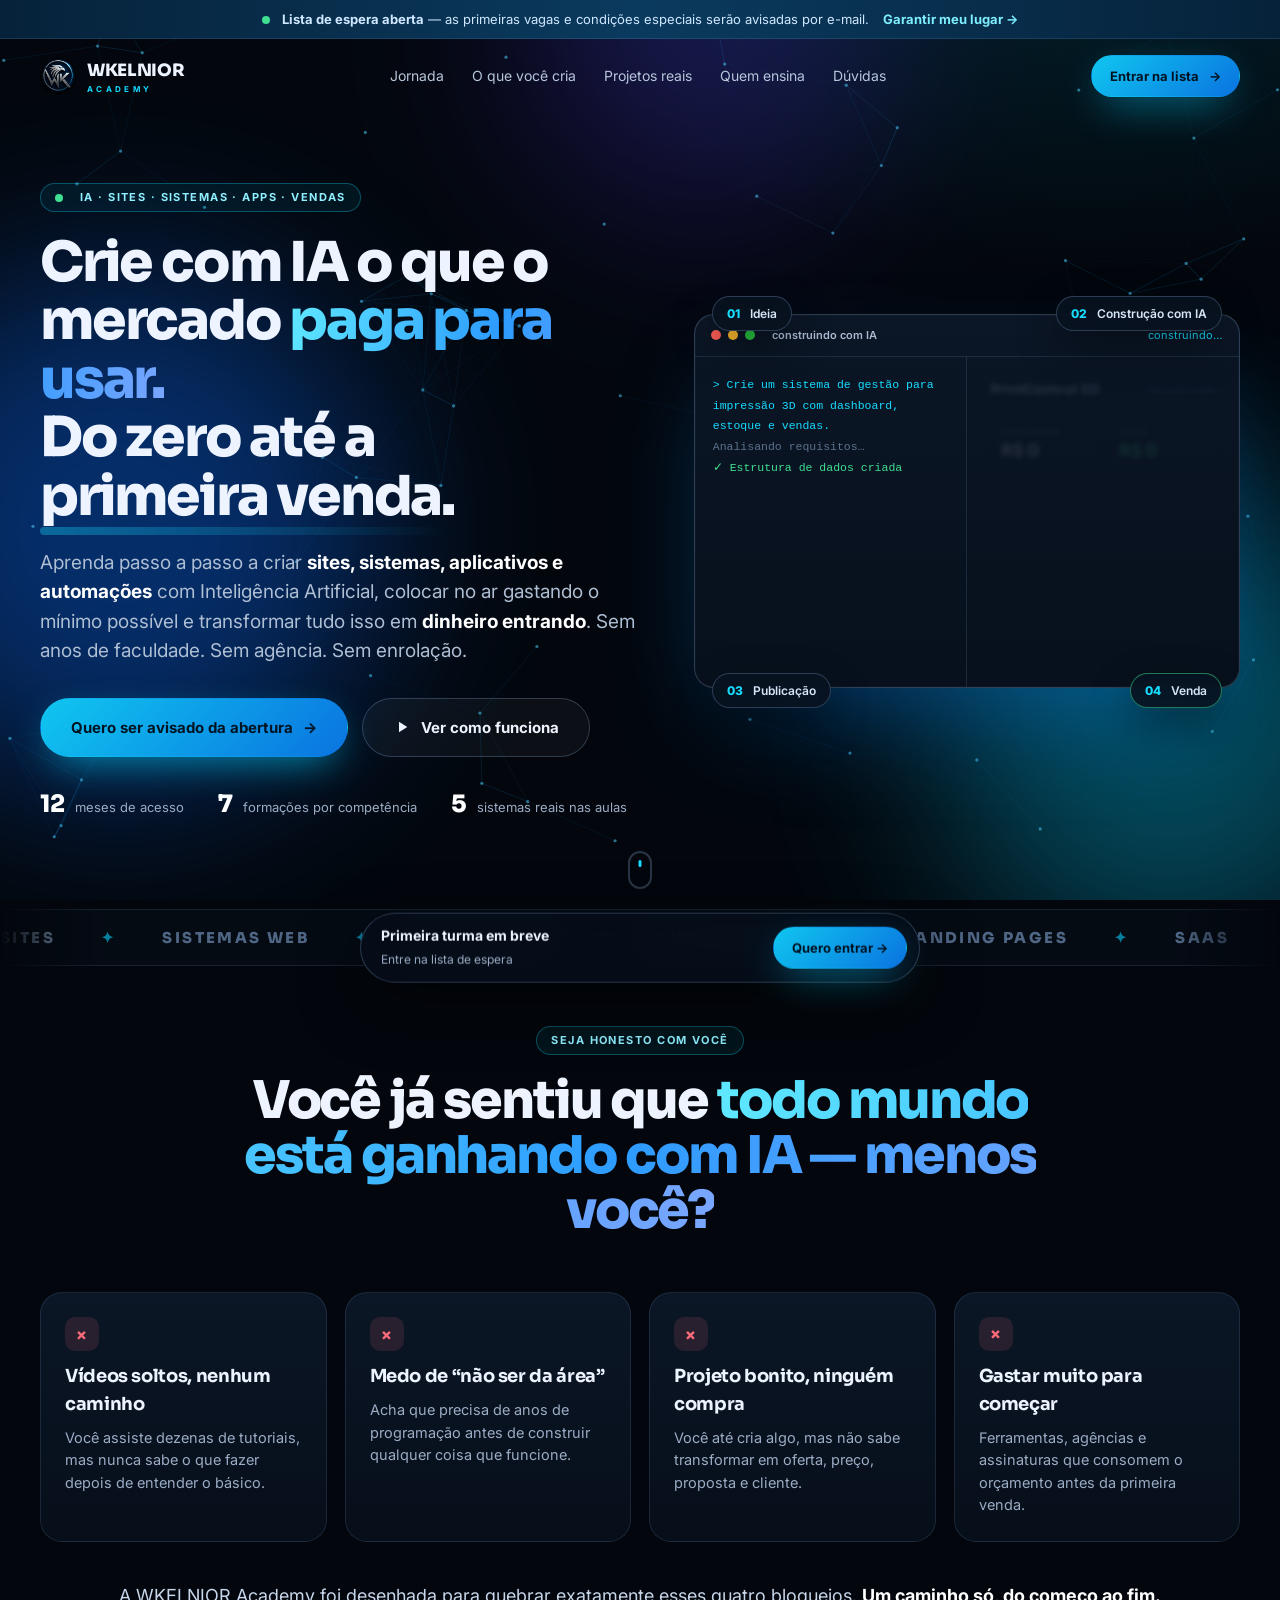
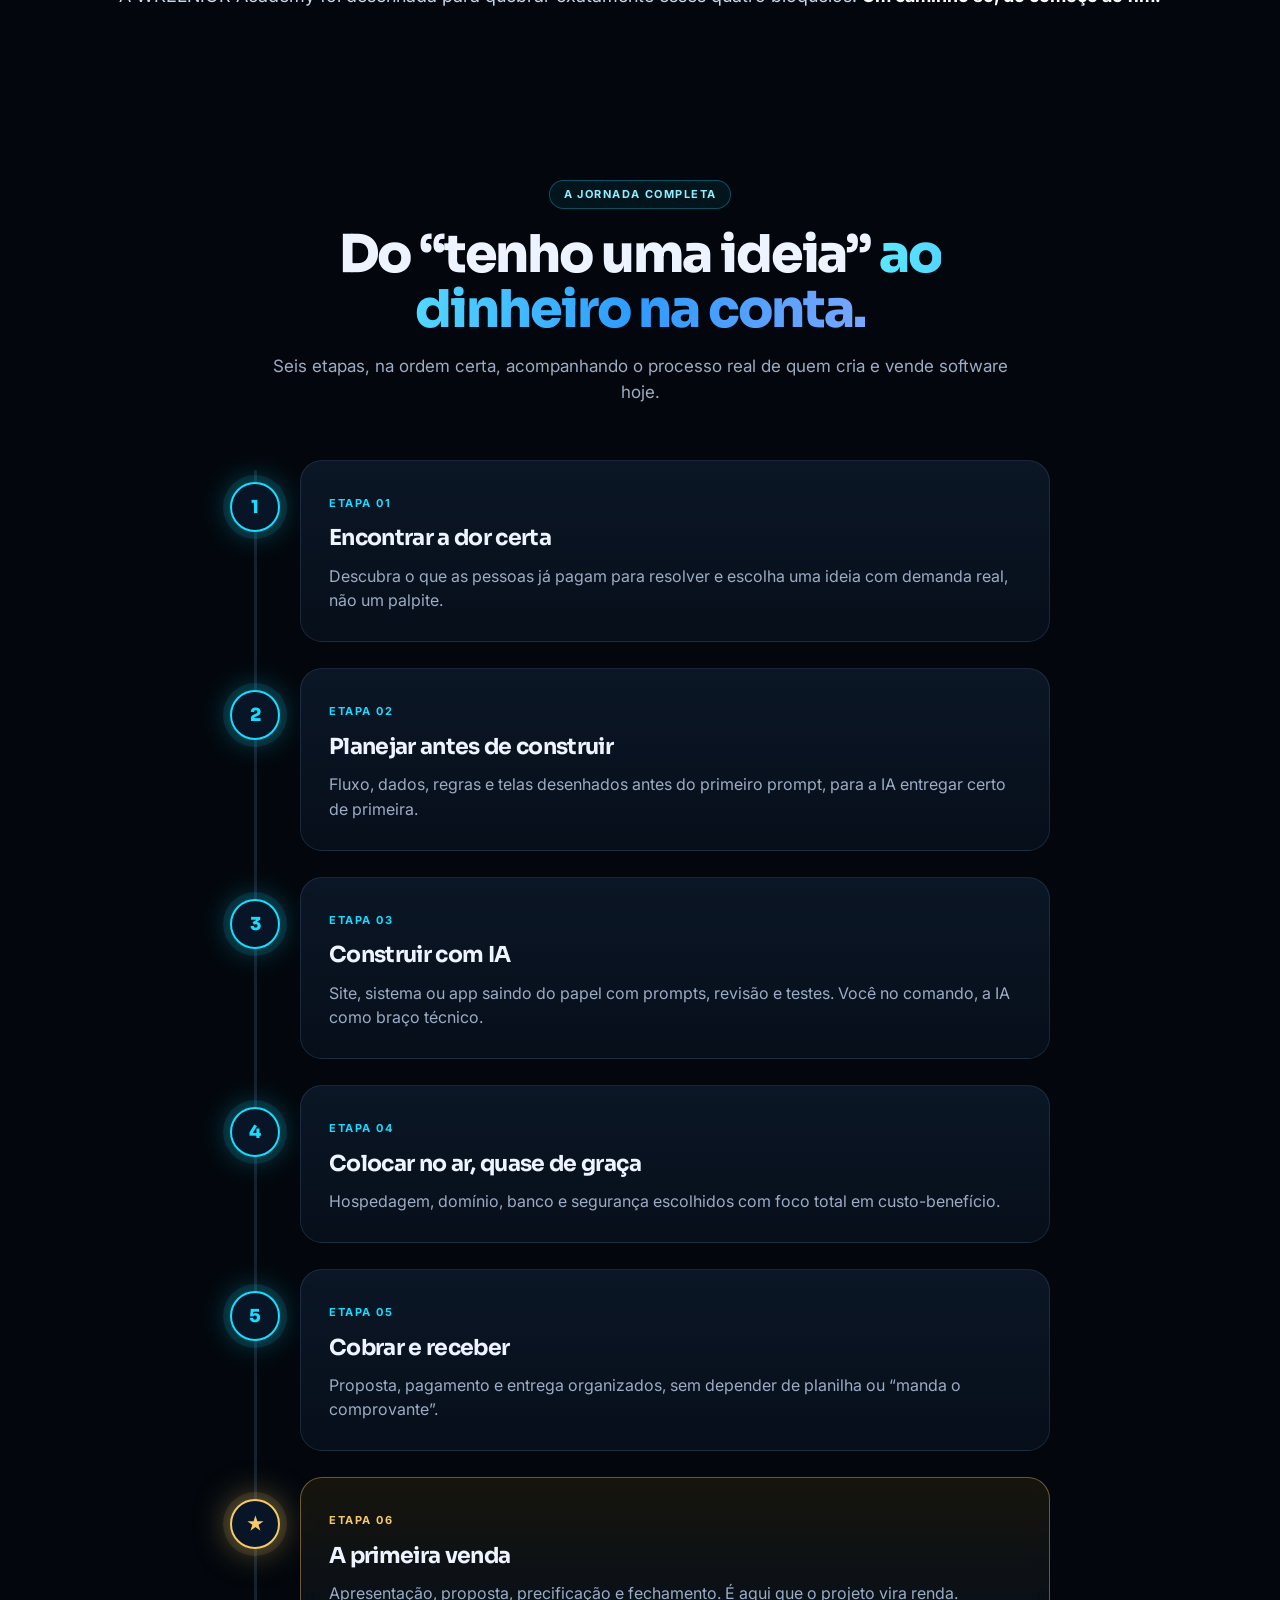
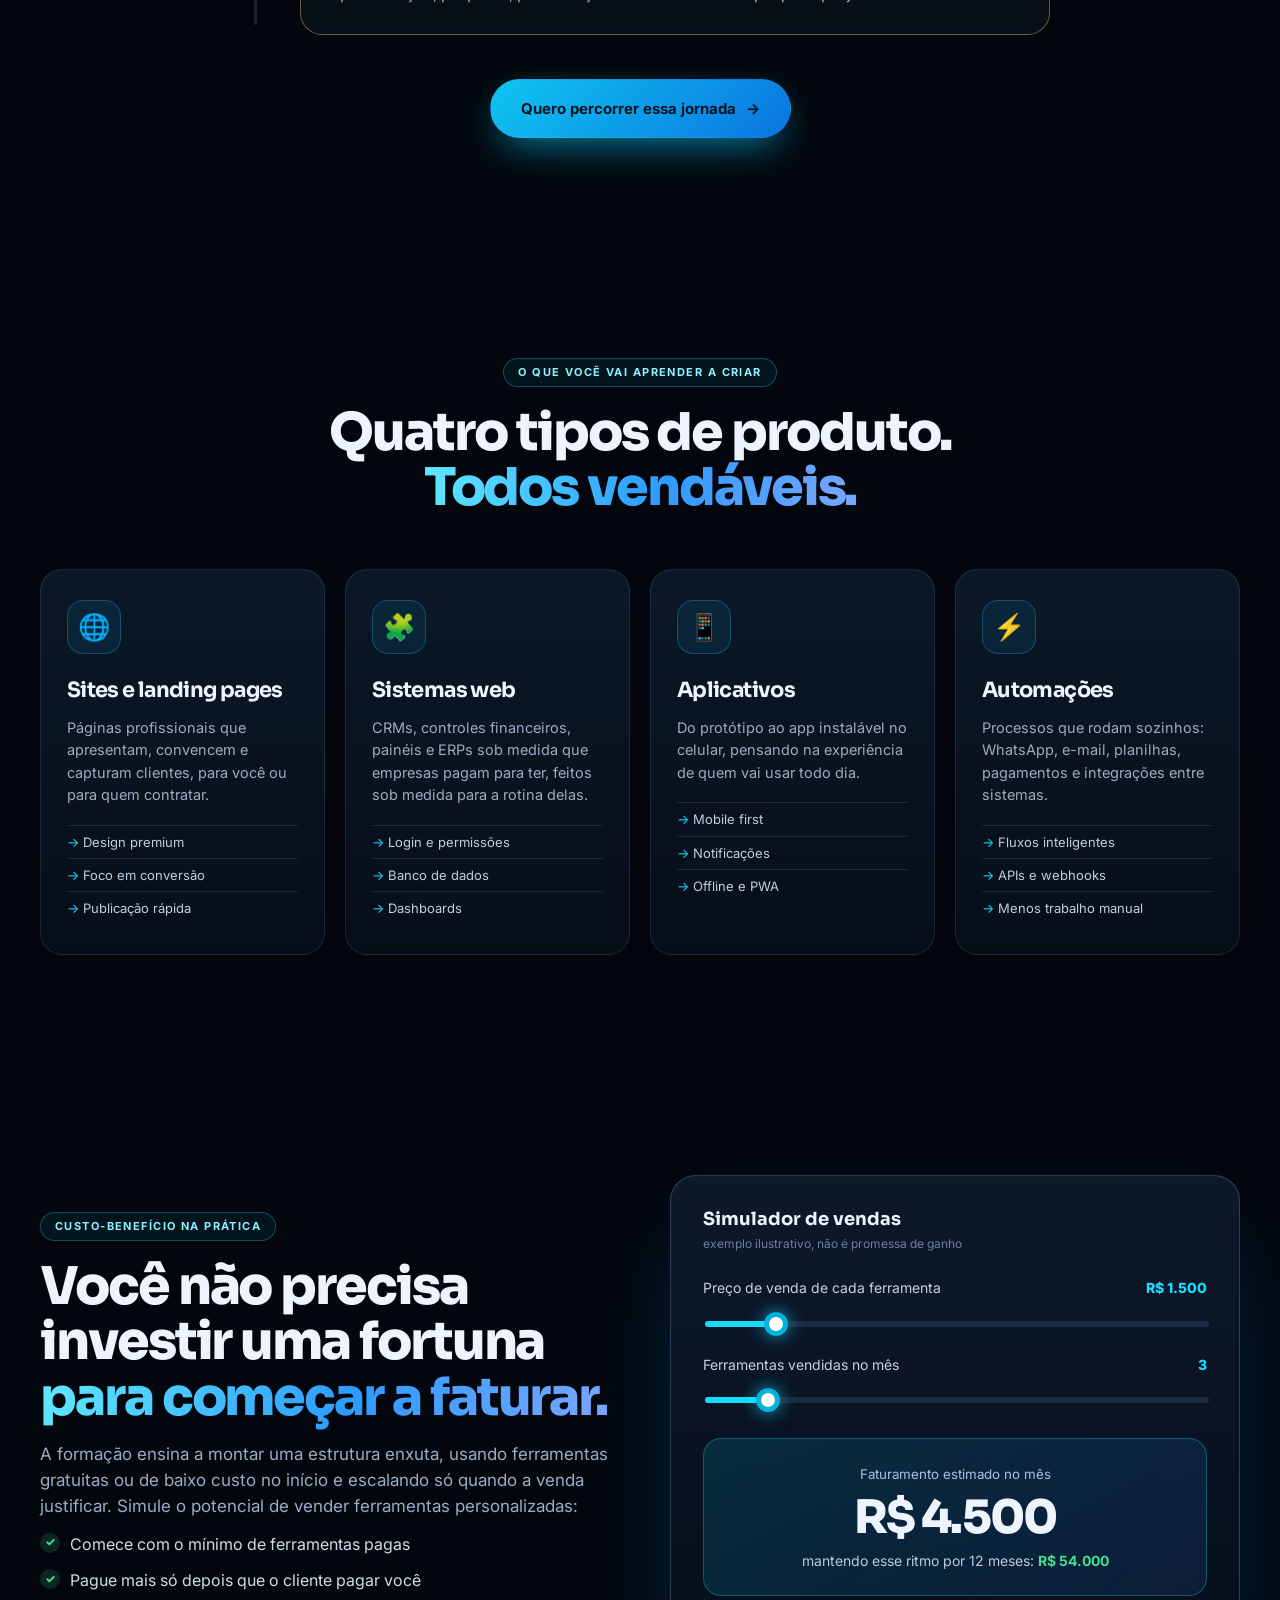
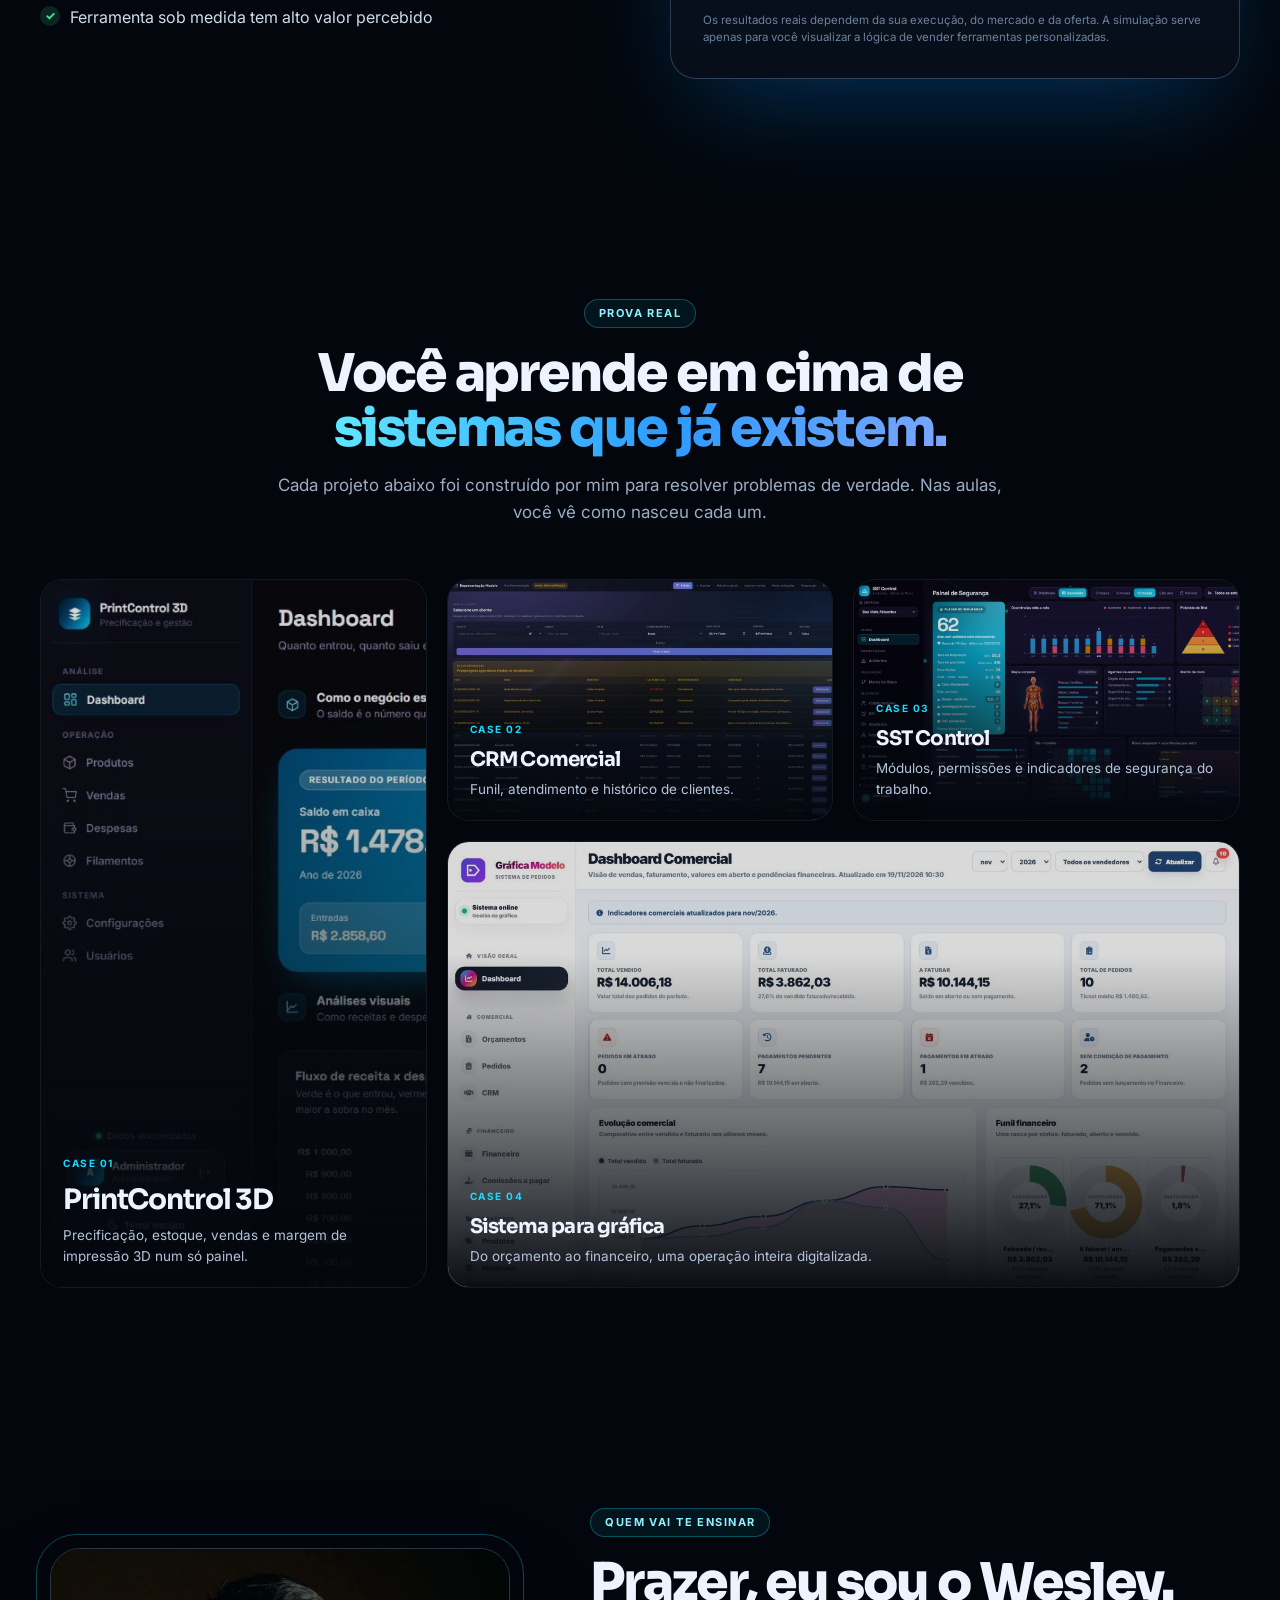
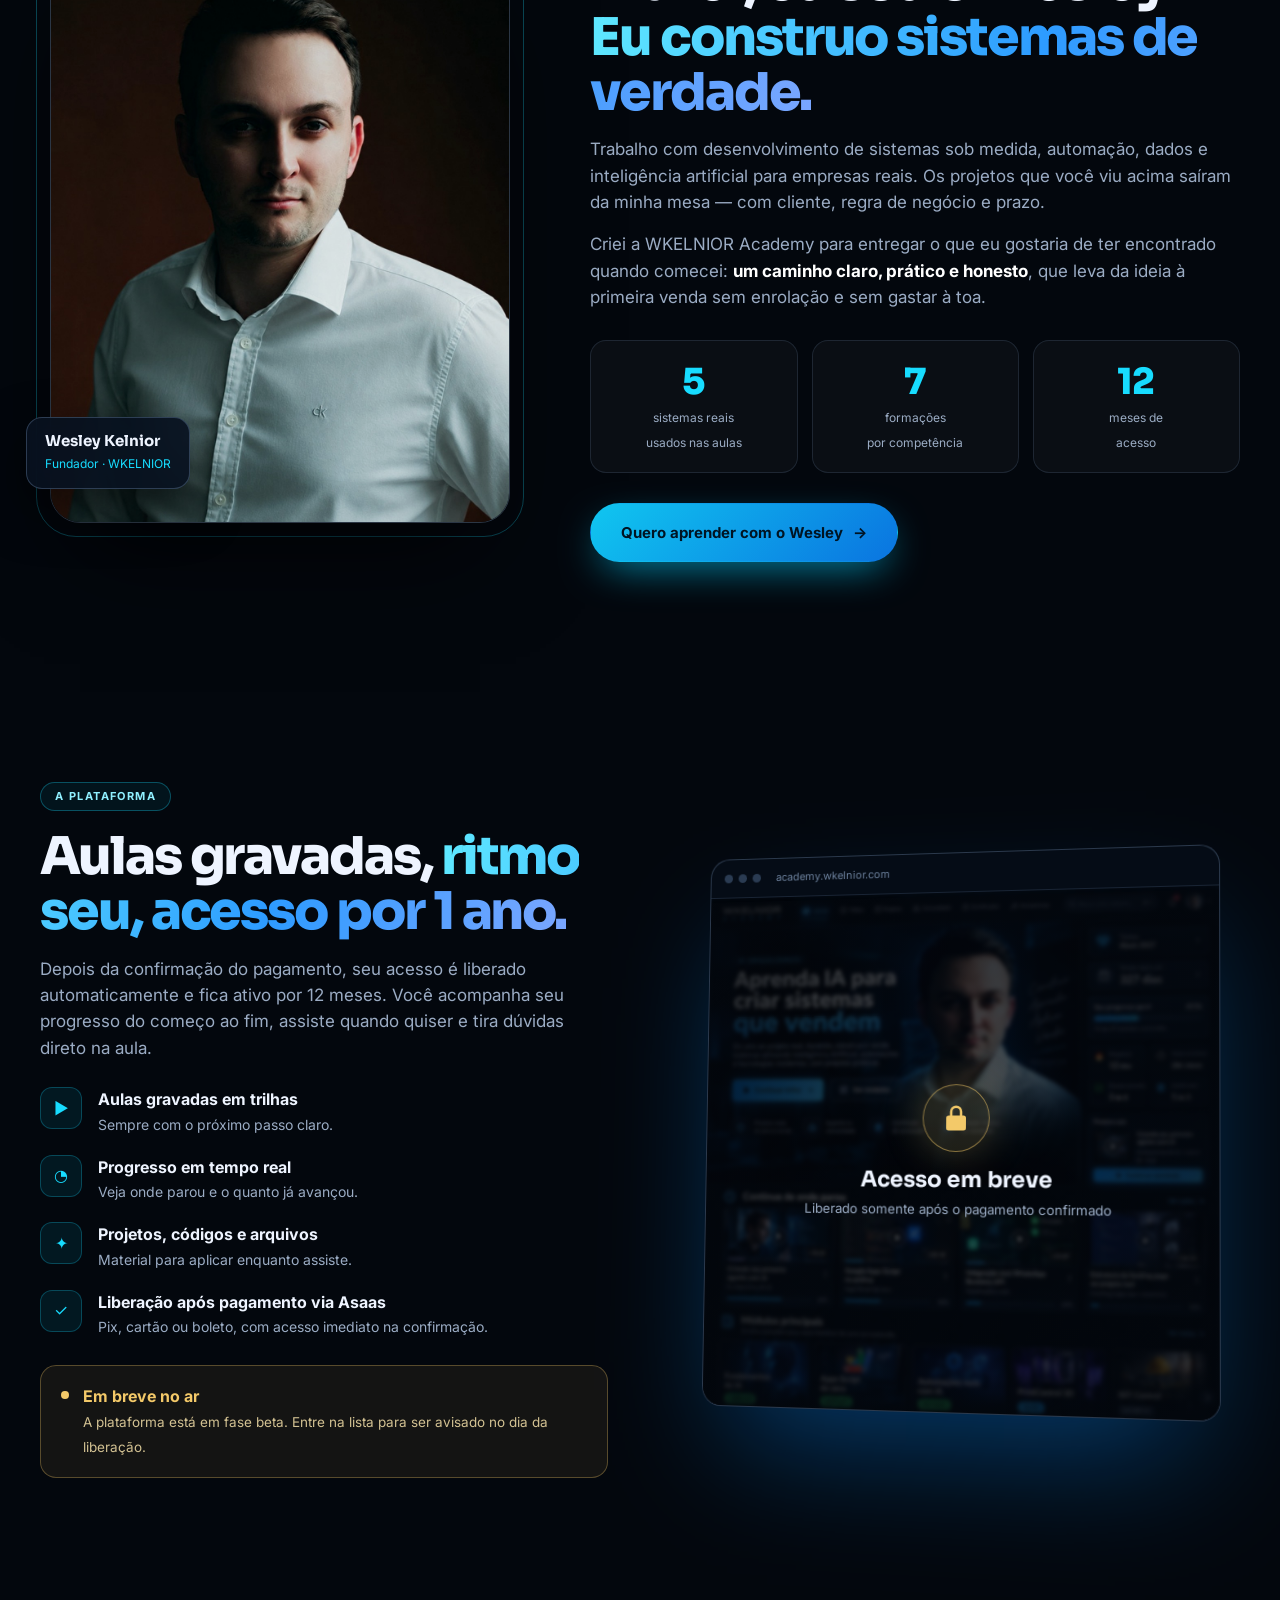
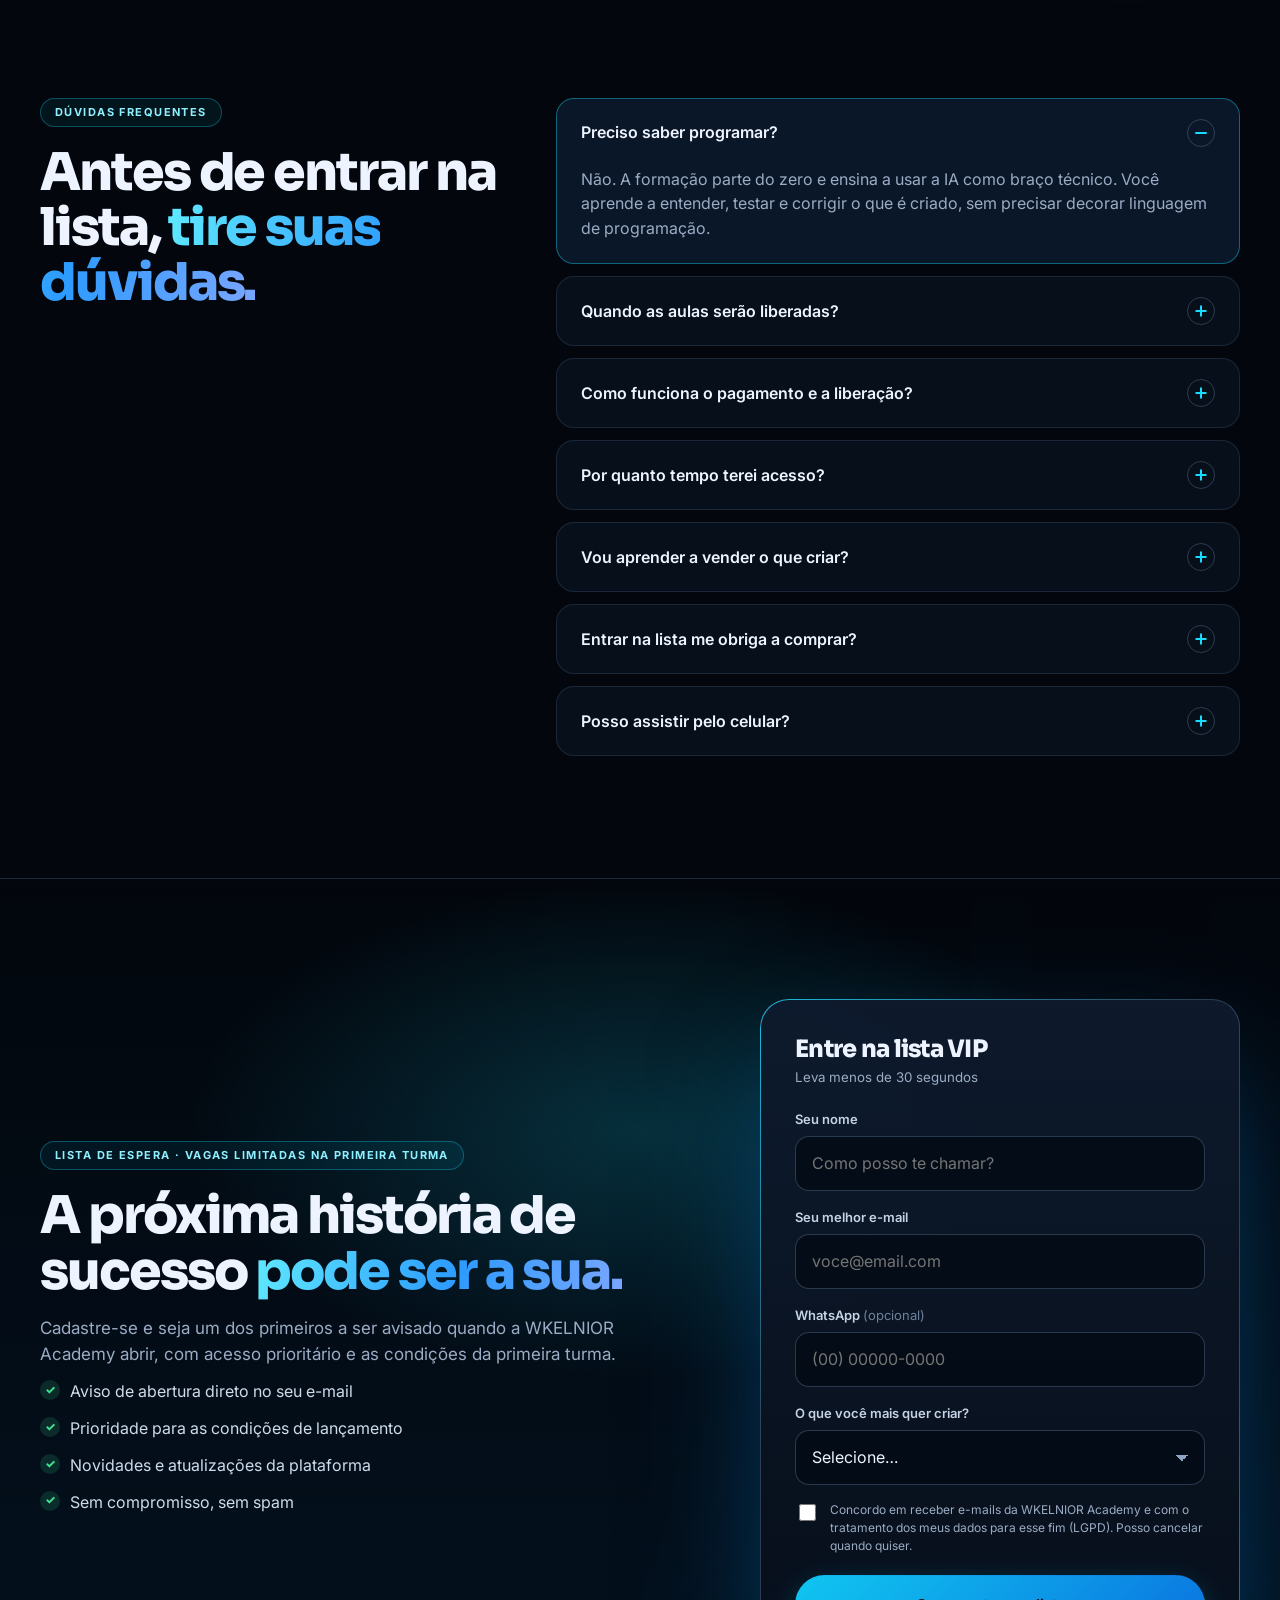
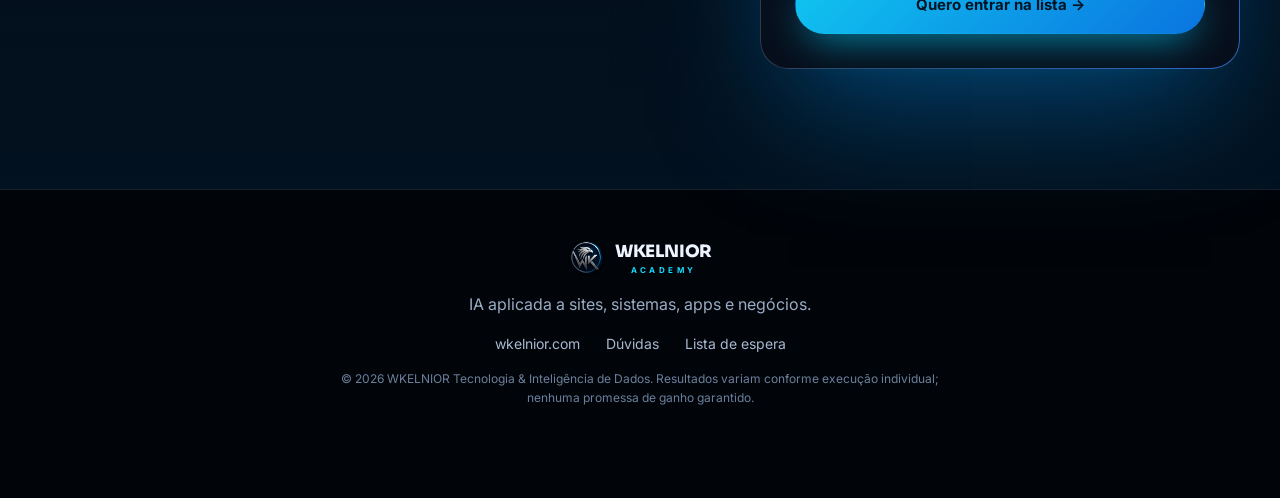
==== index.html @ b0c3781d "feat(landing): foco em venda de ferramentas personalizadas Simulador passa a calcular faturamento po" ====
<!doctype html>
<html lang="pt-BR">
<head>
  <meta charset="utf-8">
  <meta name="viewport" content="width=device-width,initial-scale=1">
  <meta name="theme-color" content="#03070d">
  <title>WKELNIOR Academy — Crie sites, sistemas e apps com IA até a primeira venda</title>
  <meta name="description" content="Aprenda a criar sites, sistemas, apps e automações com Inteligência Artificial, do zero até a primeira venda, com o melhor custo-benefício. Entre na lista de espera da WKELNIOR Academy.">
  <link rel="icon" href="assets/img/wk-logo.png" type="image/png">
  <link rel="canonical" href="https://wkelnior.com/">
  <meta property="og:type" content="website">
  <meta property="og:title" content="WKELNIOR Academy — Do zero à primeira venda com IA">
  <meta property="og:description" content="Sites, sistemas, apps e automações criados com IA. Entre na lista de espera e seja avisado quando as aulas abrirem.">
  <meta property="og:image" content="assets/img/wesley-portrait.jpg">
  <meta name="twitter:card" content="summary_large_image">
  <link rel="preconnect" href="https://fonts.googleapis.com">
  <link rel="preconnect" href="https://fonts.gstatic.com" crossorigin>
  <link href="https://fonts.googleapis.com/css2?family=Inter:wght@400;500;600;700&family=Sora:wght@500;600;700;800&display=swap" rel="stylesheet">
  <link rel="stylesheet" href="assets/css/landing.css">
  <script type="application/ld+json">
  {"@context":"https://schema.org","@type":"Course","name":"WKELNIOR Academy","description":"Formação em criação de sites, sistemas, apps e automações com IA, do zero até a primeira venda.","provider":{"@type":"Organization","name":"WKELNIOR Tecnologia & Inteligência de Dados","url":"https://wkelnior.com/"}}
  </script>
</head>
<body>
<div class="progress" id="progress"></div>
<canvas id="net" aria-hidden="true"></canvas>
<div class="aurora" aria-hidden="true"><i></i><i></i><i></i></div>

<div class="topbar">
  <span class="live-dot"></span>
  <b>Lista de espera aberta</b> — as primeiras vagas e condições especiais serão avisadas por e-mail.
  <a href="#lista" data-cta="topbar">Garantir meu lugar →</a>
</div>

<header class="header" id="header">
  <div class="wrap nav">
    <a class="brand" href="#top" aria-label="WKELNIOR Academy">
      <img src="assets/img/wk-logo.png" alt="" width="36" height="36">
      <span>WKELNIOR<small>ACADEMY</small></span>
    </a>
    <nav class="links" aria-label="Principal">
      <a href="#jornada">Jornada</a>
      <a href="#construir">O que você cria</a>
      <a href="#projetos">Projetos reais</a>
      <a href="#wesley">Quem ensina</a>
      <a href="#faq">Dúvidas</a>
    </nav>
    <a class="btn btn-primary btn-sm magnetic" href="#lista" data-cta="header">Entrar na lista <span>→</span></a>
  </div>
</header>

<main id="top">
<!-- ============ HERO ============ -->
<section class="hero">
  <div class="wrap hero-grid">
    <div class="hero-copy">
      <div class="chip reveal"><span class="live-dot"></span> IA · SITES · SISTEMAS · APPS · VENDAS</div>
      <h1 class="reveal d1">Crie com IA o que o mercado <span class="grad">paga para usar.</span><br>Do zero até a <span class="underline">primeira venda.</span></h1>
      <p class="lead reveal d2">Aprenda passo a passo a criar <b>sites, sistemas, aplicativos e automações</b> com Inteligência Artificial, colocar no ar gastando o mínimo possível e transformar tudo isso em <b>dinheiro entrando</b>. Sem anos de faculdade. Sem agência. Sem enrolação.</p>
      <div class="hero-ctas reveal d3">
        <a class="btn btn-primary btn-lg magnetic pulse" href="#lista" data-cta="hero">Quero ser avisado da abertura <span>→</span></a>
        <a class="btn btn-ghost btn-lg" href="#jornada" data-cta="hero-video"><svg viewBox="0 0 24 24" width="18" height="18"><path fill="currentColor" d="M8 5v14l11-7z"/></svg> Ver como funciona</a>
      </div>
      <ul class="hero-trust reveal d4">
        <li><b data-count="12">0</b> meses de acesso</li>
        <li><b data-count="7">0</b> formações por competência</li>
        <li><b data-count="5">0</b> sistemas reais nas aulas</li>
      </ul>
    </div>

    <div class="hero-stage reveal d2" aria-label="Demonstração animada: do prompt à primeira venda">
      <div class="build" id="build">
        <div class="build-bar"><i></i><i></i><i></i><span>construindo com IA</span><em id="buildStatus">pensando…</em></div>
        <div class="build-body">
          <div class="build-term" id="buildTerm"></div>
          <div class="build-app" id="buildApp">
            <div class="app-head"><b>PrintControl 3D</b><span>dashboard</span></div>
            <div class="app-kpis">
              <div><small>Faturamento</small><strong id="kpi1">R$ 0</strong></div>
              <div><small>Lucro</small><strong id="kpi2" class="pos">R$ 0</strong></div>
            </div>
            <svg class="app-chart" viewBox="0 0 300 80" preserveAspectRatio="none"><defs><linearGradient id="g" x1="0" x2="0" y1="0" y2="1"><stop offset="0" stop-color="#0bdbff" stop-opacity=".45"/><stop offset="1" stop-color="#0bdbff" stop-opacity="0"/></linearGradient></defs><path id="chartFill" d="M0 80 L0 60 C40 50 60 66 100 44 S170 36 210 22 S270 14 300 6 L300 80Z" fill="url(#g)"/><path id="chartLine" d="M0 60 C40 50 60 66 100 44 S170 36 210 22 S270 14 300 6" fill="none" stroke="#0bdbff" stroke-width="2.4"/></svg>
          </div>
        </div>
        <div class="sale-toast" id="saleToast"><span class="ico">💸</span><div><b>Nova venda!</b><small>Sistema sob medida · R$ 1.500,00</small></div></div>
      </div>
      <div class="float f1"><span>01</span> Ideia</div>
      <div class="float f2"><span>02</span> Construção com IA</div>
      <div class="float f3"><span>03</span> Publicação</div>
      <div class="float f4"><span>04</span> Venda</div>
    </div>
  </div>
  <a class="scroll-hint" href="#jornada" aria-label="Rolar"><i></i></a>
</section>

<div class="marquee" aria-hidden="true">
  <div class="track">
    <span>SITES</span><span>SISTEMAS WEB</span><span>APLICATIVOS</span><span>AUTOMAÇÕES</span><span>LANDING PAGES</span><span>SAAS</span><span>DASHBOARDS</span><span>INTEGRAÇÕES</span><span>VENDA DE FERRAMENTAS</span><span>PRIMEIRA VENDA</span>
    <span>SITES</span><span>SISTEMAS WEB</span><span>APLICATIVOS</span><span>AUTOMAÇÕES</span><span>LANDING PAGES</span><span>SAAS</span><span>DASHBOARDS</span><span>INTEGRAÇÕES</span><span>VENDA DE FERRAMENTAS</span><span>PRIMEIRA VENDA</span>
  </div>
</div>

<!-- SEÇÃO DE VÍDEO REMOVIDA TEMPORARIAMENTE (reativar quando houver o vídeo: descomentar e preencher video.youtubeId em assets/js/config.js)
<section class="section" id="video">
  <div class="wrap">
    <div class="head center reveal">
      <div class="chip">ASSISTA ANTES DE DECIDIR</div>
      <h2>Veja em poucos minutos <span class="grad">como é construir com IA.</span></h2>
      <p>Uma apresentação direta de como a formação funciona e o caminho que você vai seguir.</p>
    </div>
    <div class="video-shell reveal" id="videoShell" data-video="">
      <div class="video-glow"></div>
      <div class="video-frame">
        <img src="assets/img/printcontrol-dashboard.jpg" alt="" class="video-poster">
        <div class="video-shade"></div>
        <button class="play" id="playBtn" aria-label="Reproduzir vídeo de apresentação"><i></i><svg viewBox="0 0 24 24" width="34" height="34"><path fill="currentColor" d="M8 5v14l11-7z"/></svg></button>
        <div class="video-meta"><span class="live-dot"></span><b>Apresentação da WKELNIOR Academy</b><small>com Wesley Kelnior</small></div>
        <div class="video-soon" id="videoSoon">Vídeo de apresentação em breve · entre na lista e receba em primeira mão</div>
      </div>
    </div>
  </div>
</section>
-->

<!-- ============ DOR ============ -->
<section class="section tight">
  <div class="wrap pain">
    <div class="head reveal">
      <div class="chip">SEJA HONESTO COM VOCÊ</div>
      <h2>Você já sentiu que <span class="grad">todo mundo está ganhando com IA — menos você?</span></h2>
    </div>
    <div class="pain-grid">
      <article class="card reveal"><span class="x">×</span><h3>Vídeos soltos, nenhum caminho</h3><p>Você assiste dezenas de tutoriais, mas nunca sabe o que fazer depois de entender o básico.</p></article>
      <article class="card reveal d1"><span class="x">×</span><h3>Medo de “não ser da área”</h3><p>Acha que precisa de anos de programação antes de construir qualquer coisa que funcione.</p></article>
      <article class="card reveal d2"><span class="x">×</span><h3>Projeto bonito, ninguém compra</h3><p>Você até cria algo, mas não sabe transformar em oferta, preço, proposta e cliente.</p></article>
      <article class="card reveal d3"><span class="x">×</span><h3>Gastar muito para começar</h3><p>Ferramentas, agências e assinaturas que consomem o orçamento antes da primeira venda.</p></article>
    </div>
    <p class="pain-end reveal">A WKELNIOR Academy foi desenhada para quebrar exatamente esses quatro bloqueios. <b>Um caminho só, do começo ao fim.</b></p>
  </div>
</section>

<!-- ============ JORNADA ============ -->
<section class="section" id="jornada">
  <div class="wrap">
    <div class="head center reveal">
      <div class="chip">A JORNADA COMPLETA</div>
      <h2>Do “tenho uma ideia” <span class="grad">ao dinheiro na conta.</span></h2>
      <p>Seis etapas, na ordem certa, acompanhando o processo real de quem cria e vende software hoje.</p>
    </div>
    <div class="journey" id="journey">
      <div class="journey-line"><i id="journeyFill"></i></div>
      <article class="step reveal"><div class="dot">1</div><div class="card"><small>ETAPA 01</small><h3>Encontrar a dor certa</h3><p>Descubra o que as pessoas já pagam para resolver e escolha uma ideia com demanda real, não um palpite.</p></div></article>
      <article class="step reveal"><div class="dot">2</div><div class="card"><small>ETAPA 02</small><h3>Planejar antes de construir</h3><p>Fluxo, dados, regras e telas desenhados antes do primeiro prompt, para a IA entregar certo de primeira.</p></div></article>
      <article class="step reveal"><div class="dot">3</div><div class="card"><small>ETAPA 03</small><h3>Construir com IA</h3><p>Site, sistema ou app saindo do papel com prompts, revisão e testes. Você no comando, a IA como braço técnico.</p></div></article>
      <article class="step reveal"><div class="dot">4</div><div class="card"><small>ETAPA 04</small><h3>Colocar no ar, quase de graça</h3><p>Hospedagem, domínio, banco e segurança escolhidos com foco total em custo-benefício.</p></div></article>
      <article class="step reveal"><div class="dot">5</div><div class="card"><small>ETAPA 05</small><h3>Cobrar e receber</h3><p>Proposta, pagamento e entrega organizados, sem depender de planilha ou “manda o comprovante”.</p></div></article>
      <article class="step reveal"><div class="dot gold">★</div><div class="card gold"><small>ETAPA 06</small><h3>A primeira venda</h3><p>Apresentação, proposta, precificação e fechamento. É aqui que o projeto vira renda.</p></div></article>
    </div>
    <div class="center reveal" style="margin-top:44px"><a class="btn btn-primary btn-lg magnetic" href="#lista" data-cta="jornada">Quero percorrer essa jornada <span>→</span></a></div>
  </div>
</section>

<!-- ============ O QUE VOCE CRIA ============ -->
<section class="section" id="construir">
  <div class="wrap">
    <div class="head center reveal">
      <div class="chip">O QUE VOCÊ VAI APRENDER A CRIAR</div>
      <h2>Quatro tipos de produto. <span class="grad">Todos vendáveis.</span></h2>
    </div>
    <div class="build-grid">
      <article class="tilt reveal"><div class="spot"></div><div class="ico">🌐</div><h3>Sites e landing pages</h3><p>Páginas profissionais que apresentam, convencem e capturam clientes, para você ou para quem contratar.</p><ul><li>Design premium</li><li>Foco em conversão</li><li>Publicação rápida</li></ul></article>
      <article class="tilt reveal d1"><div class="spot"></div><div class="ico">🧩</div><h3>Sistemas web</h3><p>CRMs, controles financeiros, painéis e ERPs sob medida que empresas pagam para ter, feitos sob medida para a rotina delas.</p><ul><li>Login e permissões</li><li>Banco de dados</li><li>Dashboards</li></ul></article>
      <article class="tilt reveal d2"><div class="spot"></div><div class="ico">📱</div><h3>Aplicativos</h3><p>Do protótipo ao app instalável no celular, pensando na experiência de quem vai usar todo dia.</p><ul><li>Mobile first</li><li>Notificações</li><li>Offline e PWA</li></ul></article>
      <article class="tilt reveal d3"><div class="spot"></div><div class="ico">⚡</div><h3>Automações</h3><p>Processos que rodam sozinhos: WhatsApp, e-mail, planilhas, pagamentos e integrações entre sistemas.</p><ul><li>Fluxos inteligentes</li><li>APIs e webhooks</li><li>Menos trabalho manual</li></ul></article>
    </div>
  </div>
</section>

<!-- ============ CUSTO BENEFICIO ============ -->
<section class="section" id="custo">
  <div class="wrap cost">
    <div class="cost-copy reveal">
      <div class="chip">CUSTO-BENEFÍCIO NA PRÁTICA</div>
      <h2>Você não precisa investir uma fortuna <span class="grad">para começar a faturar.</span></h2>
      <p>A formação ensina a montar uma estrutura enxuta, usando ferramentas gratuitas ou de baixo custo no início e escalando só quando a venda justificar. Simule o potencial de vender ferramentas personalizadas:</p>
      <ul class="check">
        <li>Comece com o mínimo de ferramentas pagas</li>
        <li>Pague mais só depois que o cliente pagar você</li>
        <li>Ferramenta sob medida tem alto valor percebido</li>
      </ul>
    </div>
    <div class="sim reveal d1" id="sim">
      <div class="sim-top"><b>Simulador de vendas</b><small>exemplo ilustrativo, não é promessa de ganho</small></div>
      <label>Preço de venda de cada ferramenta <output id="o1">R$ 1.500</output></label>
      <input type="range" id="r1" min="300" max="10000" step="100" value="1500">
      <label>Ferramentas vendidas no mês <output id="o2">3</output></label>
      <input type="range" id="r2" min="1" max="20" step="1" value="3">
      <div class="sim-result"><small>Faturamento estimado no mês</small><strong id="simMonth">R$ 4.500</strong><span>mantendo esse ritmo por 12 meses: <b id="simYear">R$ 54.000</b></span></div>
      <p class="sim-note">Os resultados reais dependem da sua execução, do mercado e da oferta. A simulação serve apenas para você visualizar a lógica de vender ferramentas personalizadas.</p>
    </div>
  </div>
</section>

<!-- ============ PROJETOS ============ -->
<section class="section" id="projetos">
  <div class="wrap">
    <div class="head center reveal">
      <div class="chip">PROVA REAL</div>
      <h2>Você aprende em cima de <span class="grad">sistemas que já existem.</span></h2>
      <p>Cada projeto abaixo foi construído por mim para resolver problemas de verdade. Nas aulas, você vê como nasceu cada um.</p>
    </div>
    <div class="showcase">
      <article class="shot big reveal"><img src="assets/img/printcontrol-dashboard.jpg" alt="Painel do PrintControl 3D" loading="lazy"><div class="cap"><small>CASE 01</small><h3>PrintControl 3D</h3><p>Precificação, estoque, vendas e margem de impressão 3D num só painel.</p></div></article>
      <article class="shot reveal d1"><img src="assets/img/crm-clientes.jpg" alt="CRM comercial" loading="lazy"><div class="cap"><small>CASE 02</small><h3>CRM Comercial</h3><p>Funil, atendimento e histórico de clientes.</p></div></article>
      <article class="shot reveal d2"><img src="assets/img/sst-dashboard.jpg" alt="SST Control" loading="lazy"><div class="cap"><small>CASE 03</small><h3>SST Control</h3><p>Módulos, permissões e indicadores de segurança do trabalho.</p></div></article>
      <article class="shot wide reveal"><img src="assets/img/grafica-dashboard.jpg" alt="Sistema para gráfica" loading="lazy"><div class="cap"><small>CASE 04</small><h3>Sistema para gráfica</h3><p>Do orçamento ao financeiro, uma operação inteira digitalizada.</p></div></article>
    </div>
  </div>
</section>

<!-- ============ WESLEY ============ -->
<section class="section" id="wesley">
  <div class="wrap about">
    <div class="about-photo reveal">
      <div class="ring"></div>
      <img src="assets/img/wesley-portrait.jpg" alt="Wesley Kelnior, criador da WKELNIOR Academy" loading="lazy">
      <div class="badge b1"><b>Wesley Kelnior</b><small>Fundador · WKELNIOR</small></div>
    </div>
    <div class="about-copy reveal d1">
      <div class="chip">QUEM VAI TE ENSINAR</div>
      <h2>Prazer, eu sou o Wesley. <span class="grad">Eu construo sistemas de verdade.</span></h2>
      <p>Trabalho com desenvolvimento de sistemas sob medida, automação, dados e inteligência artificial para empresas reais. Os projetos que você viu acima saíram da minha mesa — com cliente, regra de negócio e prazo.</p>
      <p>Criei a WKELNIOR Academy para entregar o que eu gostaria de ter encontrado quando comecei: <b>um caminho claro, prático e honesto</b>, que leva da ideia à primeira venda sem enrolação e sem gastar à toa.</p>
      <div class="about-stats">
        <div><strong data-count="5">0</strong><span>sistemas reais<br>usados nas aulas</span></div>
        <div><strong data-count="7">0</strong><span>formações<br>por competência</span></div>
        <div><strong data-count="12">0</strong><span>meses de<br>acesso</span></div>
      </div>
      <a class="btn btn-primary btn-lg magnetic" href="#lista" data-cta="about">Quero aprender com o Wesley <span>→</span></a>
    </div>
  </div>
</section>

<!-- ============ PLATAFORMA ============ -->
<section class="section" id="plataforma">
  <div class="wrap platform">
    <div class="platform-copy reveal">
      <div class="chip">A PLATAFORMA</div>
      <h2>Aulas gravadas, <span class="grad">ritmo seu, acesso por 1 ano.</span></h2>
      <p>Depois da confirmação do pagamento, seu acesso é liberado automaticamente e fica ativo por 12 meses. Você acompanha seu progresso do começo ao fim, assiste quando quiser e tira dúvidas direto na aula.</p>
      <ul class="feat">
        <li><span>▶</span><div><b>Aulas gravadas em trilhas</b><small>Sempre com o próximo passo claro.</small></div></li>
        <li><span>◔</span><div><b>Progresso em tempo real</b><small>Veja onde parou e o quanto já avançou.</small></div></li>
        <li><span>✦</span><div><b>Projetos, códigos e arquivos</b><small>Material para aplicar enquanto assiste.</small></div></li>
        <li><span>✓</span><div><b>Liberação após pagamento via Asaas</b><small>Pix, cartão ou boleto, com acesso imediato na confirmação.</small></div></li>
      </ul>
      <div class="soon-box"><span class="live-dot amber"></span><div><b>Em breve no ar</b><small>A plataforma está em fase beta. Entre na lista para ser avisado no dia da liberação.</small></div></div>
    </div>
    <div class="platform-visual reveal d1">
      <div class="device">
        <div class="device-top"><i></i><i></i><i></i><span>academy.wkelnior.com</span></div>
        <div class="device-screen"><img src="assets/img/plataforma-preview.jpg" alt="Prévia da área do aluno da WKELNIOR Academy" loading="lazy"></div>
        <div class="lock-overlay"><div class="lock"><svg viewBox="0 0 24 24" width="30" height="30"><path fill="currentColor" d="M12 2a5 5 0 0 0-5 5v3H6a2 2 0 0 0-2 2v8a2 2 0 0 0 2 2h12a2 2 0 0 0 2-2v-8a2 2 0 0 0-2-2h-1V7a5 5 0 0 0-5-5zm-3 8V7a3 3 0 0 1 6 0v3z"/></svg></div><b>Acesso em breve</b><small>Liberado somente após o pagamento confirmado</small></div>
      </div>
    </div>
  </div>
</section>

<!-- ============ FAQ ============ -->
<section class="section" id="faq">
  <div class="wrap faq">
    <div class="head reveal">
      <div class="chip">DÚVIDAS FREQUENTES</div>
      <h2>Antes de entrar na lista, <span class="grad">tire suas dúvidas.</span></h2>
    </div>
    <div class="faq-list reveal d1">
      <details open><summary>Preciso saber programar?<i></i></summary><p>Não. A formação parte do zero e ensina a usar a IA como braço técnico. Você aprende a entender, testar e corrigir o que é criado, sem precisar decorar linguagem de programação.</p></details>
      <details><summary>Quando as aulas serão liberadas?<i></i></summary><p>A plataforma está em fase beta. Ao entrar na lista de espera, você é avisado por e-mail assim que a primeira turma abrir, com prioridade e as condições de lançamento.</p></details>
      <details><summary>Como funciona o pagamento e a liberação?<i></i></summary><p>O pagamento será processado pelo Asaas (Pix, cartão ou boleto). Assim que o pagamento for validado, seu acesso é liberado e fica ativo por 12 meses.</p></details>
      <details><summary>Por quanto tempo terei acesso?<i></i></summary><p>12 meses contados a partir da confirmação do pagamento. Dentro desse período você pode assistir quantas vezes quiser, no seu ritmo.</p></details>
      <details><summary>Vou aprender a vender o que criar?<i></i></summary><p>Sim. A jornada vai até a primeira venda: identificação da dor, oferta, demonstração, proposta, precificação, cobrança e pós-venda.</p></details>
      <details><summary>Entrar na lista me obriga a comprar?<i></i></summary><p>Não. A lista serve apenas para você receber novidades e o aviso de abertura. Sem compromisso e sem spam, e você pode sair quando quiser.</p></details>
      <details><summary>Posso assistir pelo celular?<i></i></summary><p>Sim. A plataforma é responsiva e funciona no computador, tablet e celular.</p></details>
    </div>
  </div>
</section>

<!-- ============ CTA FINAL / FORM ============ -->
<section class="final" id="lista">
  <div class="final-glow"></div>
  <div class="wrap final-grid">
    <div class="final-copy reveal">
      <div class="chip">LISTA DE ESPERA · VAGAS LIMITADAS NA PRIMEIRA TURMA</div>
      <h2>A próxima história de sucesso <span class="grad">pode ser a sua.</span></h2>
      <p>Cadastre-se e seja um dos primeiros a ser avisado quando a WKELNIOR Academy abrir, com acesso prioritário e as condições da primeira turma.</p>
      <ul class="check">
        <li>Aviso de abertura direto no seu e-mail</li>
        <li>Prioridade para as condições de lançamento</li>
        <li>Novidades e atualizações da plataforma</li>
        <li>Sem compromisso, sem spam</li>
      </ul>
    </div>
    <form class="form reveal d1" id="leadForm" novalidate>
      <div class="form-head"><b>Entre na lista VIP</b><small>Leva menos de 30 segundos</small></div>
      <div class="field"><label for="nome">Seu nome</label><input id="nome" name="nome" type="text" autocomplete="given-name" placeholder="Como posso te chamar?" required></div>
      <div class="field"><label for="email">Seu melhor e-mail</label><input id="email" name="email" type="email" autocomplete="email" placeholder="voce@email.com" required></div>
      <div class="field"><label for="whats">WhatsApp <em>(opcional)</em></label><input id="whats" name="whatsapp" type="tel" autocomplete="tel" inputmode="tel" placeholder="(00) 00000-0000"></div>
      <div class="field"><label for="interesse">O que você mais quer criar?</label>
        <select id="interesse" name="interesse"><option value="">Selecione…</option><option>Sites e landing pages</option><option>Sistemas web</option><option>Aplicativos</option><option>Automações</option><option>Ainda não sei, quero começar</option></select></div>
      <input type="text" name="website" id="hp" tabindex="-1" autocomplete="off" aria-hidden="true" class="hp">
      <label class="consent"><input type="checkbox" id="consent" required><span>Concordo em receber e-mails da WKELNIOR Academy e com o tratamento dos meus dados para esse fim (LGPD). Posso cancelar quando quiser.</span></label>
      <button class="btn btn-primary btn-lg full magnetic" type="submit" id="submitBtn"><span class="lbl">Quero entrar na lista →</span><span class="spin"></span></button>
      <p class="form-err" id="formErr" role="alert" hidden></p>
      <div class="form-ok" id="formOk" hidden>
        <div class="check-anim"><svg viewBox="0 0 52 52"><circle cx="26" cy="26" r="24"/><path d="M14 27l8 8 16-17"/></svg></div>
        <h3>Você está na lista! 🎉</h3>
        <p>Enviamos a confirmação para o seu e-mail. Fique de olho na caixa de entrada (e no spam) — avisaremos assim que a primeira turma abrir.</p>
      </div>
    </form>
  </div>
</section>
</main>

<footer class="footer">
  <div class="wrap foot">
    <div class="brand"><img src="assets/img/wk-logo.png" alt="" width="34" height="34"><span>WKELNIOR<small>ACADEMY</small></span></div>
    <p>IA aplicada a sites, sistemas, apps e negócios.</p>
    <div class="foot-links"><a href="https://wkelnior.com/" rel="noopener">wkelnior.com</a><a href="#faq">Dúvidas</a><a href="#lista">Lista de espera</a></div>
    <small>© <span id="year">2026</span> WKELNIOR Tecnologia & Inteligência de Dados. Resultados variam conforme execução individual; nenhuma promessa de ganho garantido.</small>
  </div>
</footer>

<div class="sticky-cta" id="stickyCta"><span><b>Primeira turma em breve</b><small>Entre na lista de espera</small></span><a class="btn btn-primary btn-sm" href="#lista" data-cta="sticky">Quero entrar →</a></div>

<script src="assets/js/config.js"></script>
<script src="assets/js/landing.js"></script>
</body>
</html>
---- assets/css/landing.css ----
:root{
  --bg:#03070d;--bg2:#060d18;--panel:#0a1422;--panel2:#0e1b2e;
  --text:#eef4ff;--muted:#9bacc4;--muted2:#6c809c;
  --cyan:#04b2d9;--cyan2:#0286b0;--cyan3:#17dcff;--blue:#2d7bff;
  --gold:#f3c969;--green:#3fe092;--red:#ff6b78;
  --line:rgba(150,185,230,.14);--line2:rgba(150,185,230,.26);
  --max:1200px;--r:22px;
}
*{box-sizing:border-box}
html{scroll-behavior:smooth;scroll-padding-top:96px}
body{margin:0;background:var(--bg);color:var(--text);font-family:Inter,"Segoe UI",Arial,sans-serif;line-height:1.55;-webkit-font-smoothing:antialiased;overflow-x:hidden}
img{display:block;max-width:100%}
a{color:inherit;text-decoration:none}
button,input,select{font:inherit;color:inherit}
h1,h2,h3{font-family:Sora,"Segoe UI",sans-serif;margin:0;letter-spacing:-.04em}
p{margin:0}
ul{margin:0;padding:0;list-style:none}
.wrap{width:min(var(--max),calc(100% - 40px));margin:auto}
.center{text-align:center}
.grad{background:linear-gradient(100deg,#5fe9ff 0%,#2d9bff 55%,#7aa6ff 100%);-webkit-background-clip:text;background-clip:text;color:transparent}

/* background */
#net{position:fixed;inset:0;width:100%;height:100%;z-index:-3;opacity:.75;pointer-events:none}
.aurora{position:fixed;inset:0;z-index:-4;overflow:hidden;background:radial-gradient(1000px 600px at 85% -10%,rgba(4,178,217,.16),transparent 60%),#03070d}
.aurora i{position:absolute;border-radius:50%;filter:blur(90px);opacity:.38;animation:drift 22s ease-in-out infinite}
.aurora i:nth-child(1){width:520px;height:520px;background:#0a6dff;left:-140px;top:30%}
.aurora i:nth-child(2){width:460px;height:460px;background:#04b2d9;right:-120px;top:55%;animation-delay:-8s}
.aurora i:nth-child(3){width:380px;height:380px;background:#5a3dff;left:40%;top:-160px;animation-delay:-14s;opacity:.22}
@keyframes drift{50%{transform:translate(60px,-50px) scale(1.12)}}
.progress{position:fixed;top:0;left:0;height:3px;width:0;z-index:200;background:linear-gradient(90deg,var(--cyan),var(--blue));box-shadow:0 0 14px var(--cyan)}

/* topbar + header */
.topbar{position:relative;z-index:60;text-align:center;padding:9px 16px;font-size:13px;color:#cfe7ff;background:linear-gradient(90deg,#06223a,#0a3a5e,#06223a);border-bottom:1px solid var(--line)}
.topbar a{margin-left:10px;font-weight:700;color:#7eefff;white-space:nowrap}.topbar a:hover{text-decoration:underline}
.live-dot{display:inline-block;width:8px;height:8px;border-radius:50%;background:var(--green);margin-right:8px;box-shadow:0 0 0 0 rgba(63,224,146,.6);animation:ping 1.8s infinite}
.live-dot.amber{background:var(--gold);box-shadow:0 0 0 0 rgba(243,201,105,.6);animation-name:pingA}
@keyframes ping{70%{box-shadow:0 0 0 10px rgba(63,224,146,0)}}
@keyframes pingA{70%{box-shadow:0 0 0 10px rgba(243,201,105,0)}}
.header{position:sticky;top:0;z-index:90;transition:.3s}
.header.scrolled{background:rgba(3,7,13,.82);backdrop-filter:blur(18px);border-bottom:1px solid var(--line)}
.nav{height:74px;display:flex;align-items:center;justify-content:space-between;gap:24px}
.brand{display:flex;align-items:center;gap:11px;font:800 17px Sora,sans-serif;letter-spacing:-.02em}
.brand img{width:36px;height:36px;border-radius:50%}
.brand small{display:block;font:700 8px/1 Inter,sans-serif;letter-spacing:.42em;color:var(--cyan3);margin-top:4px}
.links{display:flex;gap:28px;font-size:14px;color:#b6c6db}
.links a{position:relative;padding:6px 0;transition:.2s}.links a:hover{color:#fff}
.links a:after{content:"";position:absolute;left:0;bottom:0;height:2px;width:0;background:var(--cyan3);transition:.3s}.links a:hover:after{width:100%}

/* buttons */
.btn{display:inline-flex;align-items:center;justify-content:center;gap:10px;border:1px solid var(--line2);border-radius:999px;padding:12px 22px;font-weight:700;font-size:14px;cursor:pointer;transition:transform .25s,box-shadow .25s,background .25s,border-color .25s;background:rgba(255,255,255,.04);position:relative;overflow:hidden}
.btn:hover{transform:translateY(-2px);border-color:rgba(23,220,255,.6)}
.btn-primary{border-color:transparent;background:linear-gradient(135deg,#10c6f0,#0a74e0);box-shadow:0 14px 40px -12px rgba(4,178,217,.85);color:#001423}
.btn-primary:before{content:"";position:absolute;top:0;left:-80%;width:50%;height:100%;background:linear-gradient(100deg,transparent,rgba(255,255,255,.45),transparent);transform:skewX(-20deg);transition:.7s}
.btn-primary:hover:before{left:130%}
.btn-primary:hover{box-shadow:0 18px 50px -10px rgba(23,220,255,.95)}
.btn-ghost:hover{background:rgba(255,255,255,.09)}
.btn-lg{padding:17px 30px;font-size:15px}.btn-sm{padding:10px 18px;font-size:13px}.full{width:100%}
.btn.pulse{animation:glow 2.6s infinite}
@keyframes glow{0%,100%{box-shadow:0 14px 40px -12px rgba(4,178,217,.85)}50%{box-shadow:0 14px 56px -4px rgba(23,220,255,1)}}

/* generic */
.chip{display:inline-flex;align-items:center;gap:9px;padding:8px 14px;border-radius:999px;border:1px solid rgba(23,220,255,.3);background:rgba(4,178,217,.08);color:#8ff0ff;font:700 11px/1 Inter,sans-serif;letter-spacing:.13em}
.section{padding:110px 0;position:relative}.section.tight{padding:60px 0}
.head{max-width:760px;margin-bottom:54px}.head.center{margin-inline:auto;text-align:center}
.head h2,.about-copy h2,.platform-copy h2,.cost-copy h2,.final-copy h2{font-size:clamp(30px,4.2vw,52px);line-height:1.06;margin:18px 0 16px;font-weight:800}
.head p,.about-copy p,.platform-copy>p,.cost-copy>p,.final-copy>p{color:var(--muted);font-size:17px}
.card{background:linear-gradient(180deg,rgba(14,27,46,.78),rgba(8,17,30,.78));border:1px solid var(--line);border-radius:var(--r);padding:28px;backdrop-filter:blur(10px);transition:.3s}
.card:hover{border-color:rgba(23,220,255,.4);transform:translateY(-4px)}
.check li{position:relative;padding-left:30px;margin:12px 0;color:#cfdcec}
.check li:before{content:"✓";position:absolute;left:0;top:1px;width:20px;height:20px;border-radius:50%;background:rgba(63,224,146,.15);color:var(--green);font-size:12px;display:grid;place-items:center;font-weight:800}

/* reveal */
.reveal{opacity:0;transform:translateY(34px);transition:opacity .8s cubic-bezier(.2,.7,.2,1),transform .8s cubic-bezier(.2,.7,.2,1)}
.reveal.in{opacity:1;transform:none}
.d1{transition-delay:.1s}.d2{transition-delay:.2s}.d3{transition-delay:.3s}.d4{transition-delay:.4s}

/* hero */
.hero{padding:70px 0 90px;position:relative}
.hero-grid{display:grid;grid-template-columns:1.05fr .95fr;gap:50px;align-items:center}
.hero h1{font-size:clamp(34px,4.3vw,60px);line-height:1.06;font-weight:800;margin:22px 0 22px}
.underline{position:relative;white-space:nowrap}
.underline:after{content:"";position:absolute;left:0;right:0;bottom:-4px;height:8px;background:linear-gradient(90deg,var(--cyan3),transparent);opacity:.35;border-radius:99px;transform-origin:left;animation:grow 1.4s .8s both}
@keyframes grow{from{transform:scaleX(0)}}
.lead{font-size:clamp(16px,1.5vw,19px);color:#aebed3;max-width:600px}.lead b{color:#fff}
.hero-ctas{display:flex;flex-wrap:wrap;gap:14px;margin:32px 0}
.hero-trust{display:flex;flex-wrap:wrap;gap:12px 34px;color:var(--muted);font-size:13px}
.hero-trust b{font:800 24px Sora,sans-serif;color:#fff;margin-right:6px}
.scroll-hint{position:absolute;left:50%;bottom:20px;width:24px;height:38px;border:2px solid var(--line2);border-radius:14px;transform:translateX(-50%)}
.scroll-hint i{position:absolute;left:50%;top:7px;width:3px;height:7px;background:var(--cyan3);border-radius:2px;transform:translateX(-50%);animation:wheel 1.8s infinite}
@keyframes wheel{to{transform:translate(-50%,14px);opacity:0}}

/* live build demo */
.hero-stage{position:relative}
.build{background:linear-gradient(180deg,#0b1626,#07101c);border:1px solid var(--line2);border-radius:20px;box-shadow:0 50px 110px -30px rgba(4,120,220,.45),0 0 0 1px rgba(255,255,255,.02) inset;overflow:hidden;position:relative}
.build-bar{display:flex;align-items:center;gap:7px;padding:12px 16px;border-bottom:1px solid var(--line);font-size:11px;color:var(--muted2)}
.build-bar i{width:10px;height:10px;border-radius:50%;background:#2a3b52}.build-bar i:nth-child(1){background:#ff5f57}.build-bar i:nth-child(2){background:#febc2e}.build-bar i:nth-child(3){background:#28c840}
.build-bar span{margin-left:10px;font-weight:600;color:#aab9cf}.build-bar em{margin-left:auto;font-style:normal;color:var(--cyan3)}
.build-body{display:grid;grid-template-columns:1fr 1fr;min-height:330px}
.build-term{padding:18px;font:500 11.5px/1.8 Consolas,"Courier New",monospace;color:#9fb3cd;border-right:1px solid var(--line);white-space:pre-wrap;word-break:break-word}
.build-term .p{color:var(--cyan3)}.build-term .ok{color:var(--green)}.build-term .dim{color:#5d718d}
.build-term .cursor{display:inline-block;width:7px;height:13px;background:var(--cyan3);vertical-align:-2px;animation:blink 1s steps(2) infinite}
@keyframes blink{50%{opacity:0}}
.build-app{padding:18px;opacity:.12;transform:scale(.96);transition:.9s;filter:blur(3px)}
.build-app.on{opacity:1;transform:none;filter:none}
.app-head{display:flex;justify-content:space-between;align-items:baseline;margin-bottom:14px}.app-head b{font:700 14px Sora}.app-head span{font-size:10px;color:var(--muted2);text-transform:uppercase;letter-spacing:.12em}
.app-kpis{display:grid;grid-template-columns:1fr 1fr;gap:10px}
.app-kpis div{background:rgba(255,255,255,.04);border:1px solid var(--line);border-radius:12px;padding:11px}
.app-kpis small{display:block;color:var(--muted2);font-size:10px}.app-kpis strong{font:700 17px Sora}.app-kpis .pos{color:var(--green)}
.app-chart{width:100%;height:100px;margin-top:14px}
#chartLine{stroke-dasharray:420;stroke-dashoffset:420}.build-app.on #chartLine{animation:draw 2s .3s forwards}
#chartFill{opacity:0}.build-app.on #chartFill{animation:fade 1.4s 1s forwards}
@keyframes draw{to{stroke-dashoffset:0}}@keyframes fade{to{opacity:1}}
.sale-toast{position:absolute;right:16px;bottom:16px;display:flex;gap:12px;align-items:center;padding:13px 17px;border-radius:14px;background:linear-gradient(135deg,#0c3b2a,#0a2c3e);border:1px solid rgba(63,224,146,.5);box-shadow:0 18px 50px rgba(0,0,0,.55),0 0 40px rgba(63,224,146,.18);transform:translateY(30px) scale(.9);opacity:0;transition:.55s cubic-bezier(.2,1.3,.4,1)}
.sale-toast.show{transform:none;opacity:1}
.sale-toast b{display:block;font:700 13px Sora;color:#b6ffd9}.sale-toast small{color:#9fd8bf;font-size:11px}.sale-toast .ico{font-size:22px}
.float{position:absolute;z-index:3;padding:9px 14px;border-radius:99px;background:rgba(8,18,32,.9);border:1px solid var(--line2);backdrop-filter:blur(14px);font:600 12px Inter;color:#d6e5f7;box-shadow:0 16px 40px rgba(0,0,0,.4);animation:bob 6s ease-in-out infinite}
.float span{color:var(--cyan3);font-weight:800;margin-right:7px}
.f1{left:18px;top:-18px}.f2{right:18px;top:-18px;animation-delay:-1.5s}.f3{left:18px;bottom:-20px;animation-delay:-3s}.f4{right:18px;bottom:-20px;animation-delay:-4.5s;border-color:rgba(63,224,146,.5)}
@keyframes bob{50%{transform:translateY(-10px)}}

/* marquee */
.marquee{overflow:hidden;border-block:1px solid var(--line);background:rgba(6,13,24,.7);padding:18px 0;mask-image:linear-gradient(90deg,transparent,#000 8%,#000 92%,transparent)}
.track{display:flex;gap:46px;width:max-content;animation:scroll 38s linear infinite}
.track span{font:800 15px Sora;letter-spacing:.16em;color:#4f6685;white-space:nowrap}.track span:nth-child(3n+1){color:#8aa6c9}
.track span:after{content:"✦";margin-left:46px;color:var(--cyan);opacity:.7}
@keyframes scroll{to{transform:translateX(-50%)}}

/* video */
.video-shell{position:relative;max-width:960px;margin:auto}
.video-glow{position:absolute;inset:-6%;background:radial-gradient(closest-side,rgba(4,140,230,.45),transparent);filter:blur(40px);z-index:-1}
.video-frame{position:relative;aspect-ratio:16/9;border-radius:24px;overflow:hidden;border:1px solid var(--line2);box-shadow:0 50px 120px -30px rgba(0,0,0,.8);background:#000}
.video-poster{width:100%;height:100%;object-fit:cover;filter:saturate(.8) brightness(.7);transition:transform 1.4s}
.video-frame:hover .video-poster{transform:scale(1.05)}
.video-shade{position:absolute;inset:0;background:linear-gradient(0deg,rgba(3,7,13,.9),transparent 55%),radial-gradient(circle at 50% 50%,transparent 30%,rgba(3,7,13,.45))}
.play{position:absolute;left:50%;top:50%;transform:translate(-50%,-50%);width:92px;height:92px;border-radius:50%;border:0;cursor:pointer;color:#001423;background:linear-gradient(135deg,#17dcff,#2d7bff);display:grid;place-items:center;box-shadow:0 0 60px rgba(23,220,255,.7);transition:.3s}
.play:hover{transform:translate(-50%,-50%) scale(1.1)}
.play i{position:absolute;inset:-14px;border-radius:50%;border:2px solid rgba(23,220,255,.5);animation:ring 2.2s infinite}
@keyframes ring{from{transform:scale(.8);opacity:1}to{transform:scale(1.5);opacity:0}}
.video-meta{position:absolute;left:24px;bottom:22px;display:flex;align-items:center;gap:4px 8px;flex-wrap:wrap}.video-meta small{color:var(--muted);width:100%;margin-left:16px}
.video-soon{position:absolute;right:20px;top:20px;padding:7px 13px;border-radius:99px;background:rgba(243,201,105,.14);border:1px solid rgba(243,201,105,.4);color:var(--gold);font-size:11px;font-weight:600;max-width:70%}
.video-frame iframe,.video-frame video{position:absolute;inset:0;width:100%;height:100%;border:0}

/* pain */
.pain-grid{display:grid;grid-template-columns:repeat(4,1fr);gap:18px}
.pain-grid .card{padding:24px}.pain-grid h3{font-size:18px;margin:12px 0 8px;letter-spacing:-.02em}.pain-grid p{color:var(--muted);font-size:14.5px}
.x{display:grid;place-items:center;width:34px;height:34px;border-radius:10px;background:rgba(255,107,120,.12);color:var(--red);font-weight:800}
.pain-end{margin-top:40px;text-align:center;font-size:18px;color:#c7d6ea}.pain-end b{color:#fff}
.pain .head{max-width:820px;margin-inline:auto;text-align:center}

/* journey */
.journey{position:relative;max-width:820px;margin:auto;padding-left:70px}
.journey-line{position:absolute;left:24px;top:10px;bottom:10px;width:3px;background:var(--line);border-radius:3px}
.journey-line i{display:block;width:100%;height:0;background:linear-gradient(180deg,var(--cyan3),var(--blue));box-shadow:0 0 18px var(--cyan3);border-radius:3px}
.step{position:relative;margin-bottom:26px}
.step .dot{position:absolute;left:-70px;top:22px;width:50px;height:50px;border-radius:50%;display:grid;place-items:center;font:800 18px Sora;background:#071526;border:2px solid var(--line2);color:var(--cyan3);transition:.5s}
.step.in .dot{border-color:var(--cyan3);box-shadow:0 0 0 7px rgba(23,220,255,.1),0 0 30px rgba(23,220,255,.4)}
.step .dot.gold{color:var(--gold)}.step.in .dot.gold{border-color:var(--gold);box-shadow:0 0 0 7px rgba(243,201,105,.1),0 0 34px rgba(243,201,105,.5)}
.step .card small{color:var(--cyan3);font:700 11px Inter;letter-spacing:.14em}.step .card.gold small{color:var(--gold)}.step .card.gold{border-color:rgba(243,201,105,.4);background:linear-gradient(180deg,rgba(60,48,14,.35),rgba(8,17,30,.8))}
.step h3{font-size:22px;margin:8px 0;letter-spacing:-.03em}.step p{color:var(--muted)}

/* build cards */
.build-grid{display:grid;grid-template-columns:repeat(4,1fr);gap:20px}
.tilt{position:relative;padding:30px 26px;border-radius:var(--r);background:linear-gradient(180deg,rgba(14,27,46,.85),rgba(7,15,27,.85));border:1px solid var(--line);overflow:hidden;transform-style:preserve-3d;transition:transform .2s,border-color .3s}
.tilt:hover{border-color:rgba(23,220,255,.45)}
.tilt .spot{position:absolute;inset:0;background:radial-gradient(260px circle at var(--mx,50%) var(--my,0%),rgba(23,220,255,.18),transparent 70%);opacity:0;transition:.3s;pointer-events:none}
.tilt:hover .spot{opacity:1}
.tilt .ico{width:54px;height:54px;border-radius:16px;display:grid;place-items:center;font-size:26px;background:rgba(4,178,217,.1);border:1px solid rgba(23,220,255,.25);margin-bottom:20px}
.tilt h3{font-size:21px;margin-bottom:10px;letter-spacing:-.03em}.tilt p{color:var(--muted);font-size:14.5px;margin-bottom:18px}
.tilt li{font-size:13px;color:#bcd0e6;padding:6px 0;border-top:1px solid var(--line)}.tilt li:before{content:"→ ";color:var(--cyan3)}

/* cost */
.cost{display:grid;grid-template-columns:1fr 1fr;gap:60px;align-items:center}
.sim{padding:32px;border-radius:26px;background:linear-gradient(180deg,rgba(14,27,46,.9),rgba(7,15,27,.9));border:1px solid var(--line2);box-shadow:0 40px 100px -30px rgba(4,120,220,.4)}
.sim-top{margin-bottom:22px}.sim-top b{display:block;font:700 18px Sora}.sim-top small{color:var(--muted2);font-size:12px}
.sim label{display:flex;justify-content:space-between;font-size:14px;color:#c4d3e6;margin:20px 0 10px}.sim output{font-weight:800;color:var(--cyan3)}
input[type=range]{-webkit-appearance:none;appearance:none;width:100%;height:6px;border-radius:99px;background:linear-gradient(90deg,var(--cyan3) var(--p,20%),#1a2a40 var(--p,20%));outline:0}
input[type=range]::-webkit-slider-thumb{-webkit-appearance:none;width:24px;height:24px;border-radius:50%;background:#fff;border:5px solid var(--cyan);box-shadow:0 0 18px rgba(23,220,255,.7);cursor:grab}
input[type=range]::-moz-range-thumb{width:16px;height:16px;border-radius:50%;background:#fff;border:5px solid var(--cyan);cursor:grab}
.sim-result{margin-top:28px;padding:22px;border-radius:18px;background:linear-gradient(135deg,rgba(4,178,217,.16),rgba(45,123,255,.12));border:1px solid rgba(23,220,255,.3);text-align:center}
.sim-result small{color:#a7c3df}.sim-result strong{display:block;font:800 clamp(34px,4vw,46px) Sora;letter-spacing:-.04em;margin:2px 0}.sim-result span{color:#b8cde4;font-size:14px}.sim-result b{color:var(--green)}
.sim-note{margin-top:16px;font-size:11.5px;color:var(--muted2);line-height:1.5}

/* showcase */
.showcase{display:grid;grid-template-columns:repeat(3,1fr);gap:20px}
.shot{position:relative;border-radius:22px;overflow:hidden;border:1px solid var(--line);aspect-ratio:16/10;background:#000}
.shot.big{grid-row:span 2;aspect-ratio:auto}.shot.wide{grid-column:span 2;aspect-ratio:auto;min-height:260px}
.shot img{width:100%;height:100%;object-fit:cover;object-position:top left;transition:transform .9s cubic-bezier(.2,.7,.2,1);filter:brightness(.85)}
.shot:hover img{transform:scale(1.07);filter:brightness(1)}
.shot:before{content:"";position:absolute;inset:0;z-index:1;background:linear-gradient(0deg,rgba(3,7,13,.96) 0%,rgba(3,7,13,.4) 45%,transparent 75%)}
.cap{position:absolute;z-index:2;left:22px;right:22px;bottom:20px}
.cap small{color:var(--cyan3);font:700 10px Inter;letter-spacing:.15em}.cap h3{font-size:20px;margin:4px 0}.cap p{color:#b3c4da;font-size:13.5px}
.shot.big .cap h3{font-size:28px}

/* about */
.about{display:grid;grid-template-columns:.85fr 1.15fr;gap:70px;align-items:center}
.about-photo{position:relative;max-width:460px;margin:auto}
.about-photo img{width:100%;aspect-ratio:4/5;object-fit:cover;border-radius:30px;border:1px solid var(--line2);box-shadow:0 50px 100px -30px rgba(0,0,0,.8);filter:saturate(.85) contrast(1.05)}
.ring{position:absolute;inset:-14px;border-radius:40px;border:1px solid rgba(23,220,255,.3);animation:ringPulse 4s ease-in-out infinite}
@keyframes ringPulse{50%{inset:-24px;opacity:.3}}
.badge{position:absolute;padding:13px 18px;border-radius:16px;background:rgba(8,18,32,.92);border:1px solid var(--line2);backdrop-filter:blur(14px);box-shadow:0 20px 50px rgba(0,0,0,.5)}
.badge b{display:block;font:700 15px Sora}.badge small{color:var(--cyan3);font-size:12px}.b1{left:-24px;bottom:34px}
.about-copy p{margin-bottom:16px}.about-copy b{color:#fff}
.about-stats{display:grid;grid-template-columns:repeat(3,1fr);gap:14px;margin:30px 0}
.about-stats div{padding:18px;border-radius:16px;background:rgba(255,255,255,.03);border:1px solid var(--line);text-align:center}
.about-stats strong{display:block;font:800 36px Sora;color:var(--cyan3)}.about-stats span{font-size:12px;color:var(--muted)}

/* platform */
.platform{display:grid;grid-template-columns:1fr 1fr;gap:64px;align-items:center}
.feat{margin:26px 0}.feat li{display:flex;gap:16px;margin:18px 0}
.feat li>span{flex:none;width:42px;height:42px;border-radius:12px;display:grid;place-items:center;background:rgba(4,178,217,.1);border:1px solid rgba(23,220,255,.25);color:var(--cyan3)}
.feat b{display:block;font-size:16px}.feat small{color:var(--muted);font-size:14px}
.soon-box{display:flex;gap:6px;align-items:flex-start;padding:18px 20px;border-radius:16px;background:rgba(243,201,105,.07);border:1px solid rgba(243,201,105,.3)}
.soon-box .live-dot{margin-top:7px}.soon-box b{display:block;color:var(--gold)}.soon-box small{color:#d3c293;font-size:13.5px}
.platform-visual{perspective:1400px}
.device{position:relative;max-width:520px;margin:auto;border-radius:20px;border:1px solid var(--line2);background:#050c16;overflow:hidden;box-shadow:0 60px 120px -30px rgba(4,120,220,.45);transform:rotateY(-9deg) rotateX(3deg);transition:transform .6s}
.device:hover{transform:none}
.device-top{display:flex;align-items:center;gap:6px;padding:11px 14px;border-bottom:1px solid var(--line);font-size:11px;color:var(--muted2)}.device-top i{width:9px;height:9px;border-radius:50%;background:#2a3b52}.device-top span{margin-left:10px}
.device-screen{height:520px;overflow:hidden}.device-screen img{width:100%;filter:blur(2px) brightness(.6);animation:pan 24s ease-in-out infinite alternate}
@keyframes pan{to{transform:translateY(calc(-100% + 520px))}}
.lock-overlay{position:absolute;inset:44px 0 0;display:flex;flex-direction:column;align-items:center;justify-content:center;gap:6px;text-align:center;background:radial-gradient(circle,rgba(3,7,13,.4),rgba(3,7,13,.78));padding:20px}
.lock{width:68px;height:68px;border-radius:50%;display:grid;place-items:center;background:rgba(243,201,105,.12);border:1px solid rgba(243,201,105,.5);color:var(--gold);margin-bottom:8px;box-shadow:0 0 40px rgba(243,201,105,.25)}
.lock-overlay b{font:700 22px Sora}.lock-overlay small{color:var(--muted)}

/* faq */
.faq{display:grid;grid-template-columns:.8fr 1.2fr;gap:60px}.faq .head{margin:0}
.faq-list details{border:1px solid var(--line);border-radius:18px;margin-bottom:12px;background:rgba(10,20,34,.7);transition:.3s;overflow:hidden}
.faq-list details[open]{border-color:rgba(23,220,255,.4);background:rgba(12,26,44,.9)}
.faq-list summary{list-style:none;cursor:pointer;display:flex;justify-content:space-between;align-items:center;gap:20px;padding:20px 24px;font-weight:600;font-size:16px}
.faq-list summary::-webkit-details-marker{display:none}
.faq-list summary i{flex:none;width:28px;height:28px;border-radius:50%;border:1px solid var(--line2);position:relative}
.faq-list summary i:before,.faq-list summary i:after{content:"";position:absolute;left:50%;top:50%;width:11px;height:2px;background:var(--cyan3);transform:translate(-50%,-50%);transition:.3s}
.faq-list summary i:after{transform:translate(-50%,-50%) rotate(90deg)}
.faq-list details[open] summary i:after{transform:translate(-50%,-50%) rotate(0)}
.faq-list details p{padding:0 24px 22px;color:var(--muted);animation:slide .4s}
@keyframes slide{from{opacity:0;transform:translateY(-8px)}}

/* final */
.final{position:relative;padding:120px 0;border-top:1px solid var(--line);background:linear-gradient(180deg,transparent,rgba(4,40,70,.35))}
.final-glow{position:absolute;left:50%;top:0;width:900px;height:500px;transform:translateX(-50%);background:radial-gradient(closest-side,rgba(23,220,255,.18),transparent);pointer-events:none}
.final-grid{display:grid;grid-template-columns:1fr 480px;gap:70px;align-items:center;position:relative}
.form{position:relative;padding:34px;border-radius:28px;background:linear-gradient(180deg,rgba(14,27,46,.95),rgba(7,15,27,.95));border:1px solid var(--line2);box-shadow:0 50px 120px -30px rgba(4,140,230,.5)}
.form:before{content:"";position:absolute;inset:-1px;border-radius:29px;padding:1px;background:linear-gradient(135deg,rgba(23,220,255,.8),transparent 40%,transparent 60%,rgba(45,123,255,.7));-webkit-mask:linear-gradient(#000 0 0) content-box,linear-gradient(#000 0 0);-webkit-mask-composite:xor;mask-composite:exclude;pointer-events:none}
.form-head{margin-bottom:20px}.form-head b{display:block;font:800 24px Sora;letter-spacing:-.03em}.form-head small{color:var(--muted)}
.field{margin-bottom:16px}.field label{display:block;font-size:13px;font-weight:600;color:#c4d3e6;margin-bottom:7px}.field label em{font-style:normal;color:var(--muted2);font-weight:400}
.field input,.field select{width:100%;padding:14px 16px;border-radius:14px;border:1px solid var(--line2);background:rgba(3,10,20,.8);outline:0;transition:.25s;appearance:none}
.field select{background-image:linear-gradient(45deg,transparent 50%,#8fa6c2 50%),linear-gradient(135deg,#8fa6c2 50%,transparent 50%);background-position:calc(100% - 22px) 52%,calc(100% - 16px) 52%;background-size:6px 6px;background-repeat:no-repeat}
.field select option{background:#0a1422}
.field input:focus,.field select:focus{border-color:var(--cyan3);box-shadow:0 0 0 4px rgba(23,220,255,.14)}
.field input.bad{border-color:var(--red);box-shadow:0 0 0 4px rgba(255,107,120,.12)}
.hp{position:absolute!important;left:-9999px;opacity:0;height:0;width:0}
.consent{display:flex;gap:11px;align-items:flex-start;font-size:12px;color:var(--muted);margin:4px 0 20px;cursor:pointer;line-height:1.5}
.consent input{margin-top:3px;width:17px;height:17px;accent-color:var(--cyan);flex:none}
.spin{display:none;width:18px;height:18px;border-radius:50%;border:3px solid rgba(0,20,35,.3);border-top-color:#001423;animation:rot .7s linear infinite}
.loading .spin{display:block}.loading .lbl{display:none}
@keyframes rot{to{transform:rotate(360deg)}}
.form-err{margin-top:14px;color:#ff9aa4;font-size:13.5px}
.form-ok{position:absolute;inset:0;border-radius:28px;background:linear-gradient(180deg,#0a2035,#071322);display:flex;flex-direction:column;align-items:center;justify-content:center;text-align:center;padding:36px;z-index:2;animation:pop .6s cubic-bezier(.2,1.2,.4,1)}
.form-ok[hidden]{display:none}
@keyframes pop{from{opacity:0;transform:scale(.94)}}
.form-ok h3{font-size:26px;margin:16px 0 10px}.form-ok p{color:var(--muted)}
.check-anim svg{width:84px;height:84px}.check-anim circle{fill:rgba(63,224,146,.1);stroke:var(--green);stroke-width:2;stroke-dasharray:160;stroke-dashoffset:160;animation:draw2 .8s forwards}
.check-anim path{fill:none;stroke:var(--green);stroke-width:3.4;stroke-linecap:round;stroke-linejoin:round;stroke-dasharray:50;stroke-dashoffset:50;animation:draw2 .6s .6s forwards}
@keyframes draw2{to{stroke-dashoffset:0}}
.confetti{position:fixed;top:-12px;width:9px;height:14px;z-index:300;pointer-events:none;animation:fall linear forwards}
@keyframes fall{to{transform:translateY(105vh) rotate(720deg);opacity:.9}}

/* footer */
.footer{border-top:1px solid var(--line);padding:50px 0 90px;background:rgba(2,5,10,.7)}
.foot{display:flex;flex-direction:column;align-items:center;gap:16px;text-align:center}.foot p{color:var(--muted)}
.foot-links{display:flex;gap:26px;font-size:14px;color:#a9bad0}.foot-links a:hover{color:#fff}.foot>small{color:var(--muted2);max-width:620px;font-size:12px}
.sticky-cta{position:fixed;left:50%;bottom:16px;z-index:80;width:min(560px,calc(100% - 24px));display:flex;align-items:center;justify-content:space-between;gap:14px;padding:11px 12px 11px 20px;border-radius:99px;background:rgba(6,14,26,.92);border:1px solid var(--line2);backdrop-filter:blur(18px);box-shadow:0 20px 60px rgba(0,0,0,.6);transform:translate(-50%,140%);transition:.5s cubic-bezier(.2,.9,.3,1)}
.sticky-cta.show{transform:translate(-50%,0)}.sticky-cta b{display:block;font-size:14px}.sticky-cta small{color:var(--muted);font-size:12px}

/* responsive */
@media(max-width:1020px){
  .hero-grid,.cost,.about,.platform,.final-grid,.faq{grid-template-columns:1fr;gap:48px}
  .links{display:none}
  .pain-grid,.build-grid{grid-template-columns:repeat(2,1fr)}
  .showcase{grid-template-columns:1fr 1fr}.shot.big{grid-row:auto;grid-column:span 2;aspect-ratio:16/9}.shot.wide{grid-column:span 2}
  .section{padding:84px 0}
}
@media(max-width:620px){
  .wrap{width:calc(100% - 32px)}
  .topbar{font-size:12px}.topbar a{display:block;margin:3px 0 0}
  .nav .btn{padding:9px 14px}.brand small{display:none}
  .pain-grid,.build-grid,.showcase,.about-stats{grid-template-columns:1fr}
  .shot.big,.shot.wide{grid-column:auto}
  .build-body{grid-template-columns:1fr}.build-term{border-right:0;border-bottom:1px solid var(--line);min-height:150px}
  .float{display:none}
  .hero{padding-top:40px}.hero-ctas .btn{width:100%}
  .journey{padding-left:56px}.step .dot{left:-56px;width:42px;height:42px;font-size:15px}.journey-line{left:19px}
  .form{padding:26px 20px}
  .play{width:70px;height:70px}.video-soon{position:static;margin:0;max-width:none;border-radius:0;text-align:center}
  .video-frame{aspect-ratio:auto}.video-poster{aspect-ratio:16/9}.video-frame{display:flex;flex-direction:column}
  .play{top:25%}.video-meta{bottom:auto;top:calc(56.25vw - 62px)}
  .device{transform:none}.device-screen{height:400px}@keyframes pan{to{transform:translateY(calc(-100% + 400px))}}
  .section{padding:68px 0}
}
@media(prefers-reduced-motion:reduce){
  *,*:before,*:after{animation-duration:.01ms!important;animation-iteration-count:1!important;transition-duration:.01ms!important}
  html{scroll-behavior:auto}.reveal{opacity:1;transform:none}
}
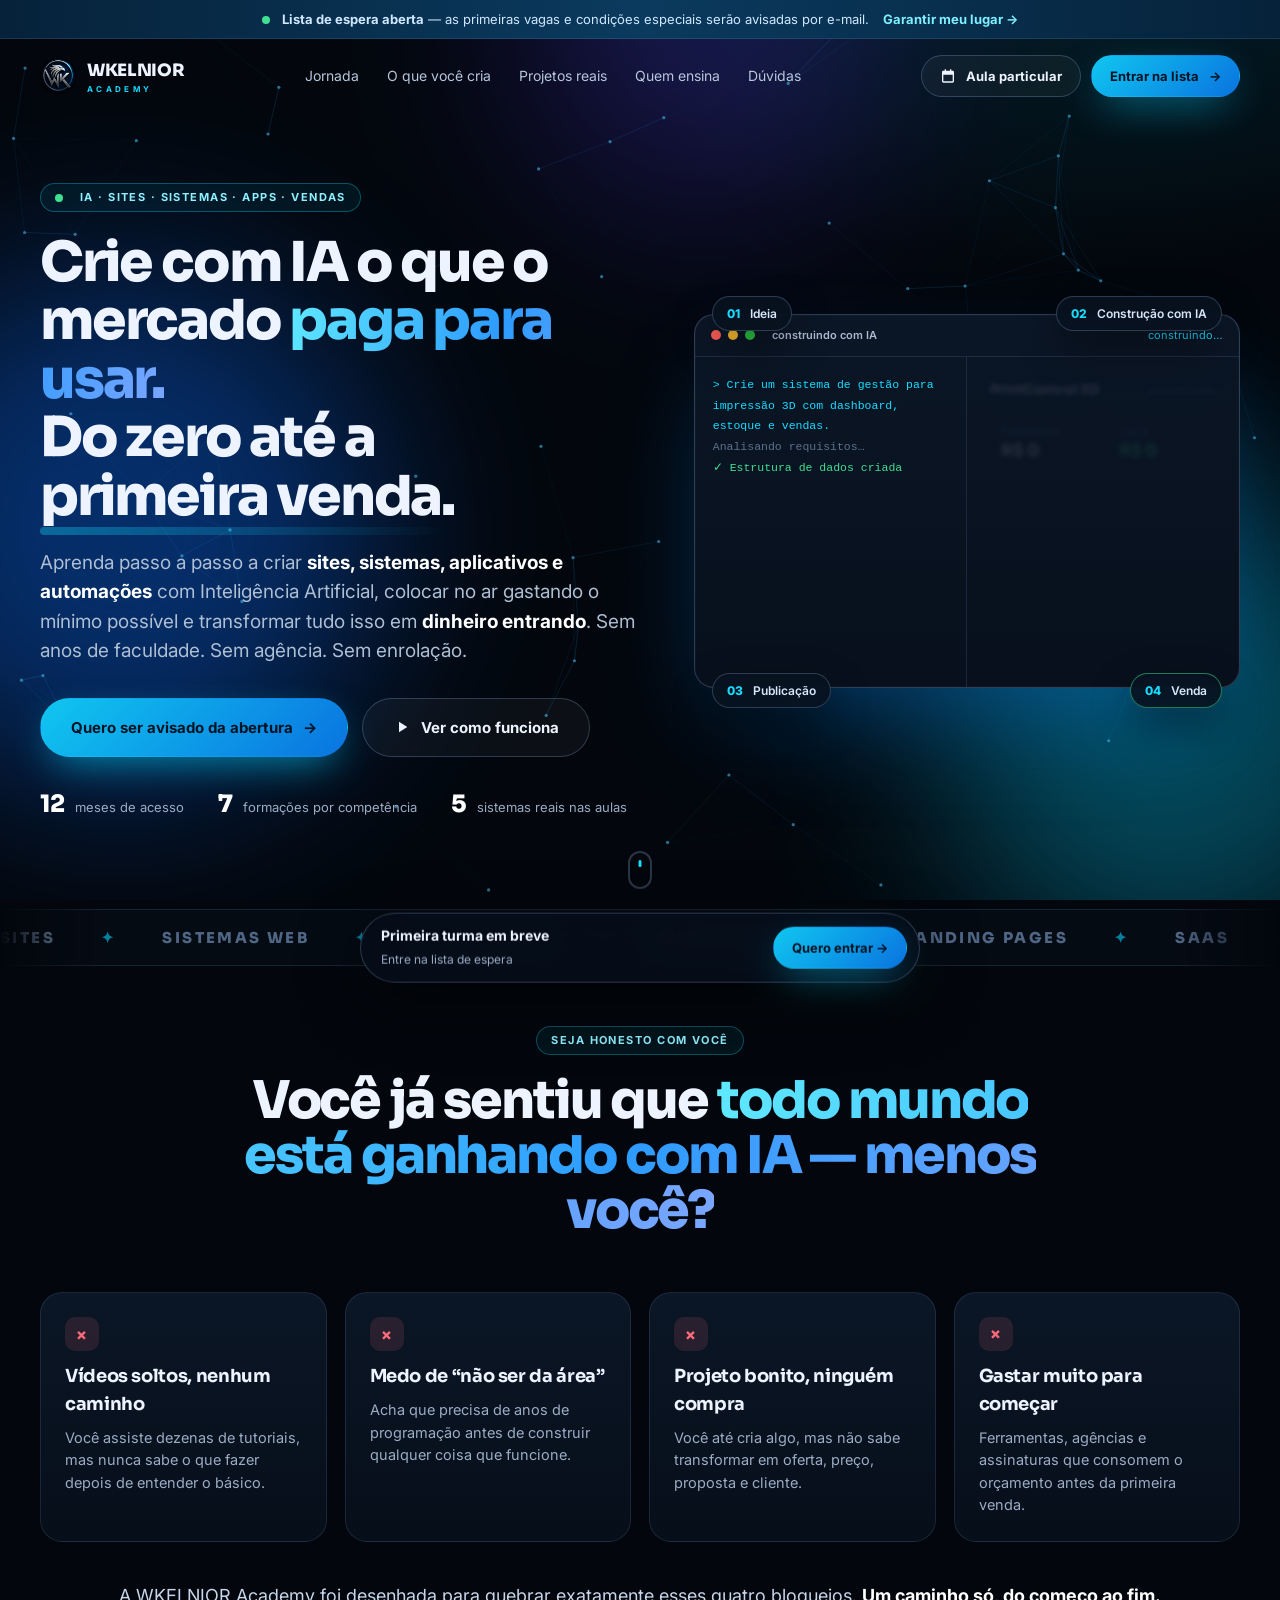
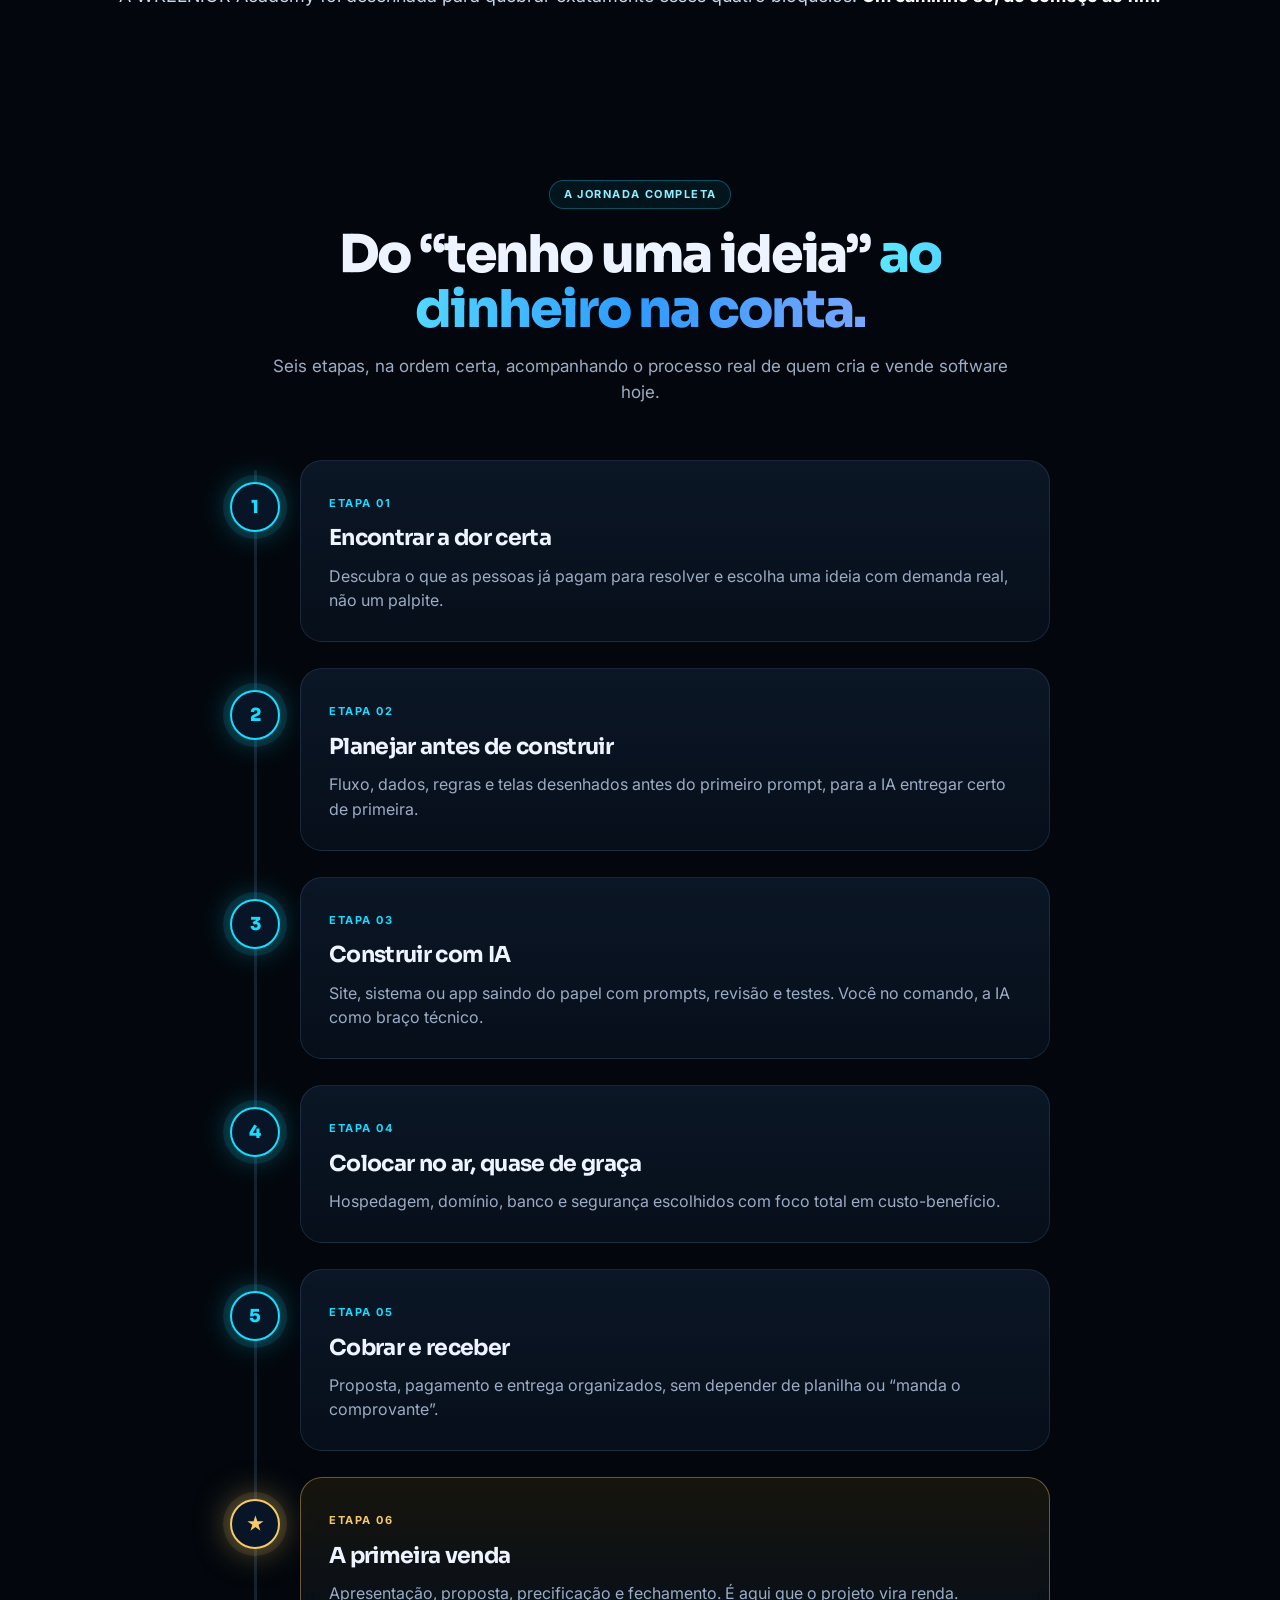
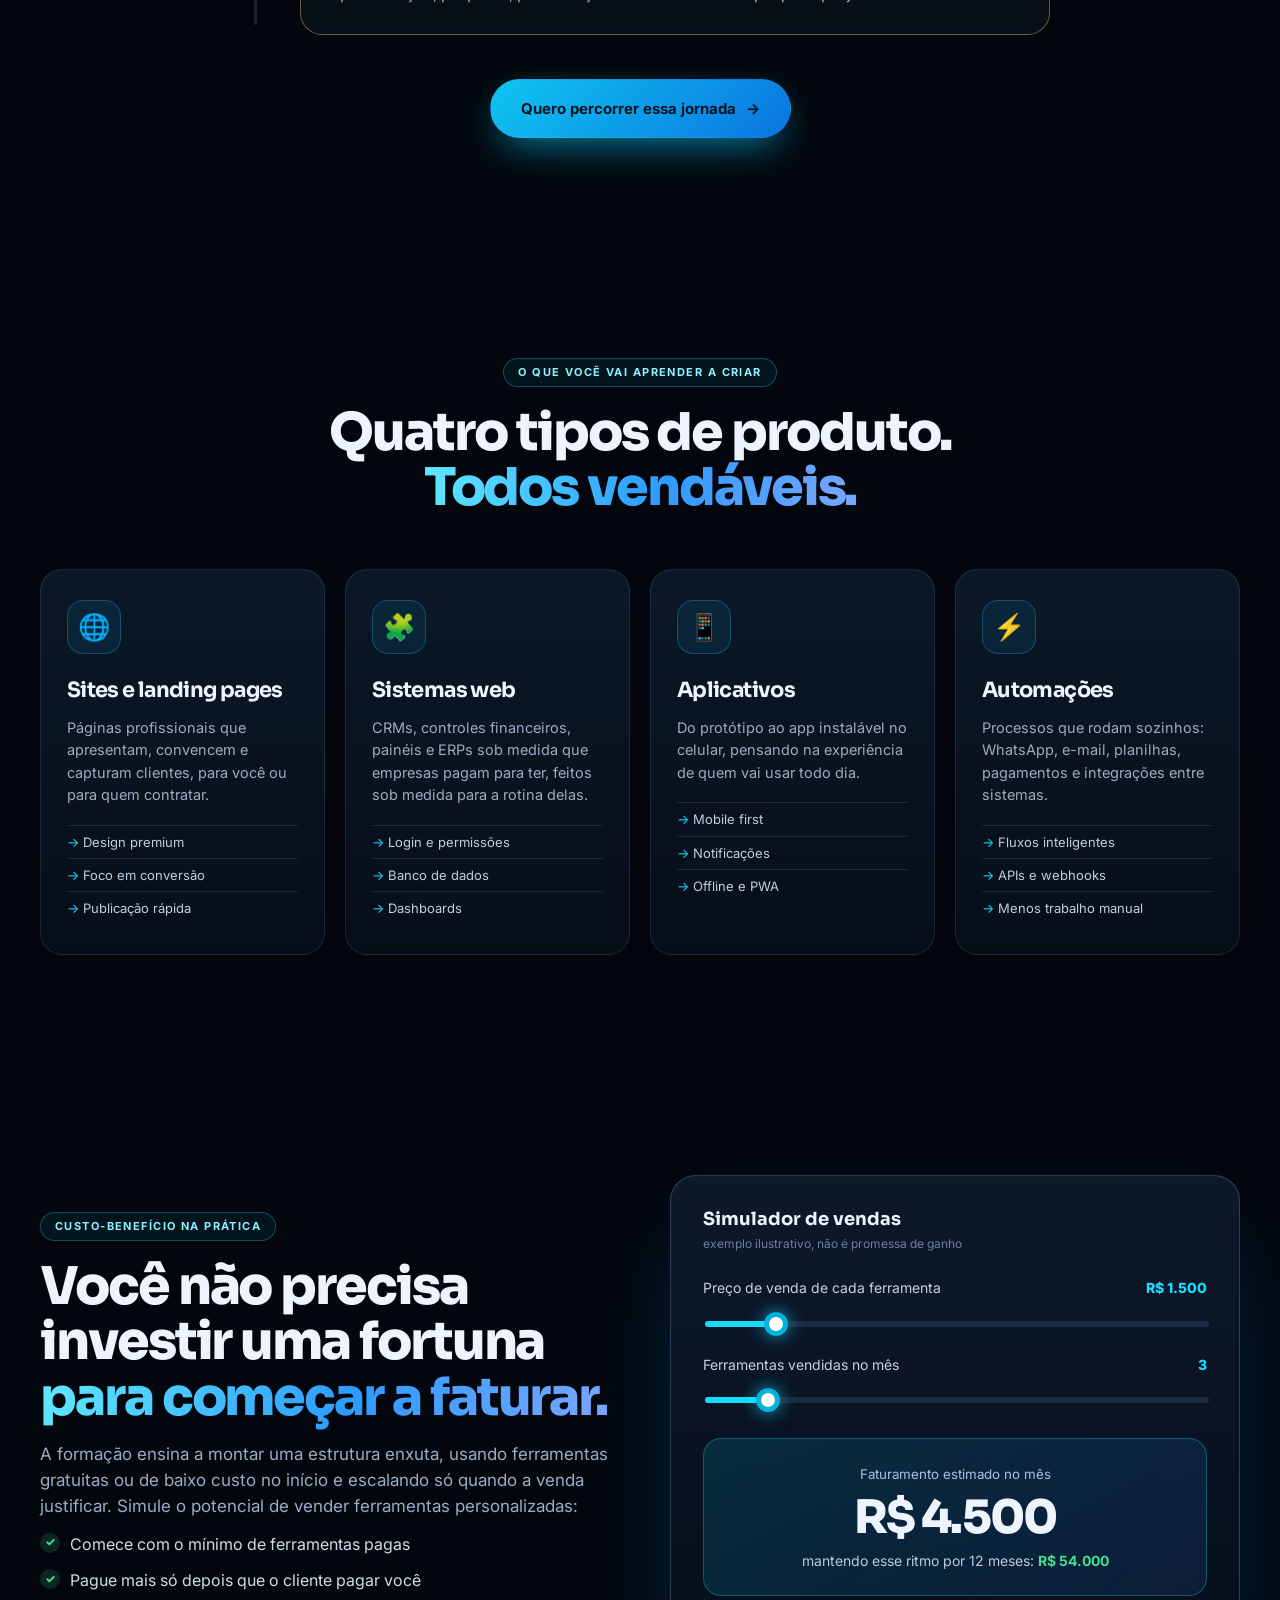
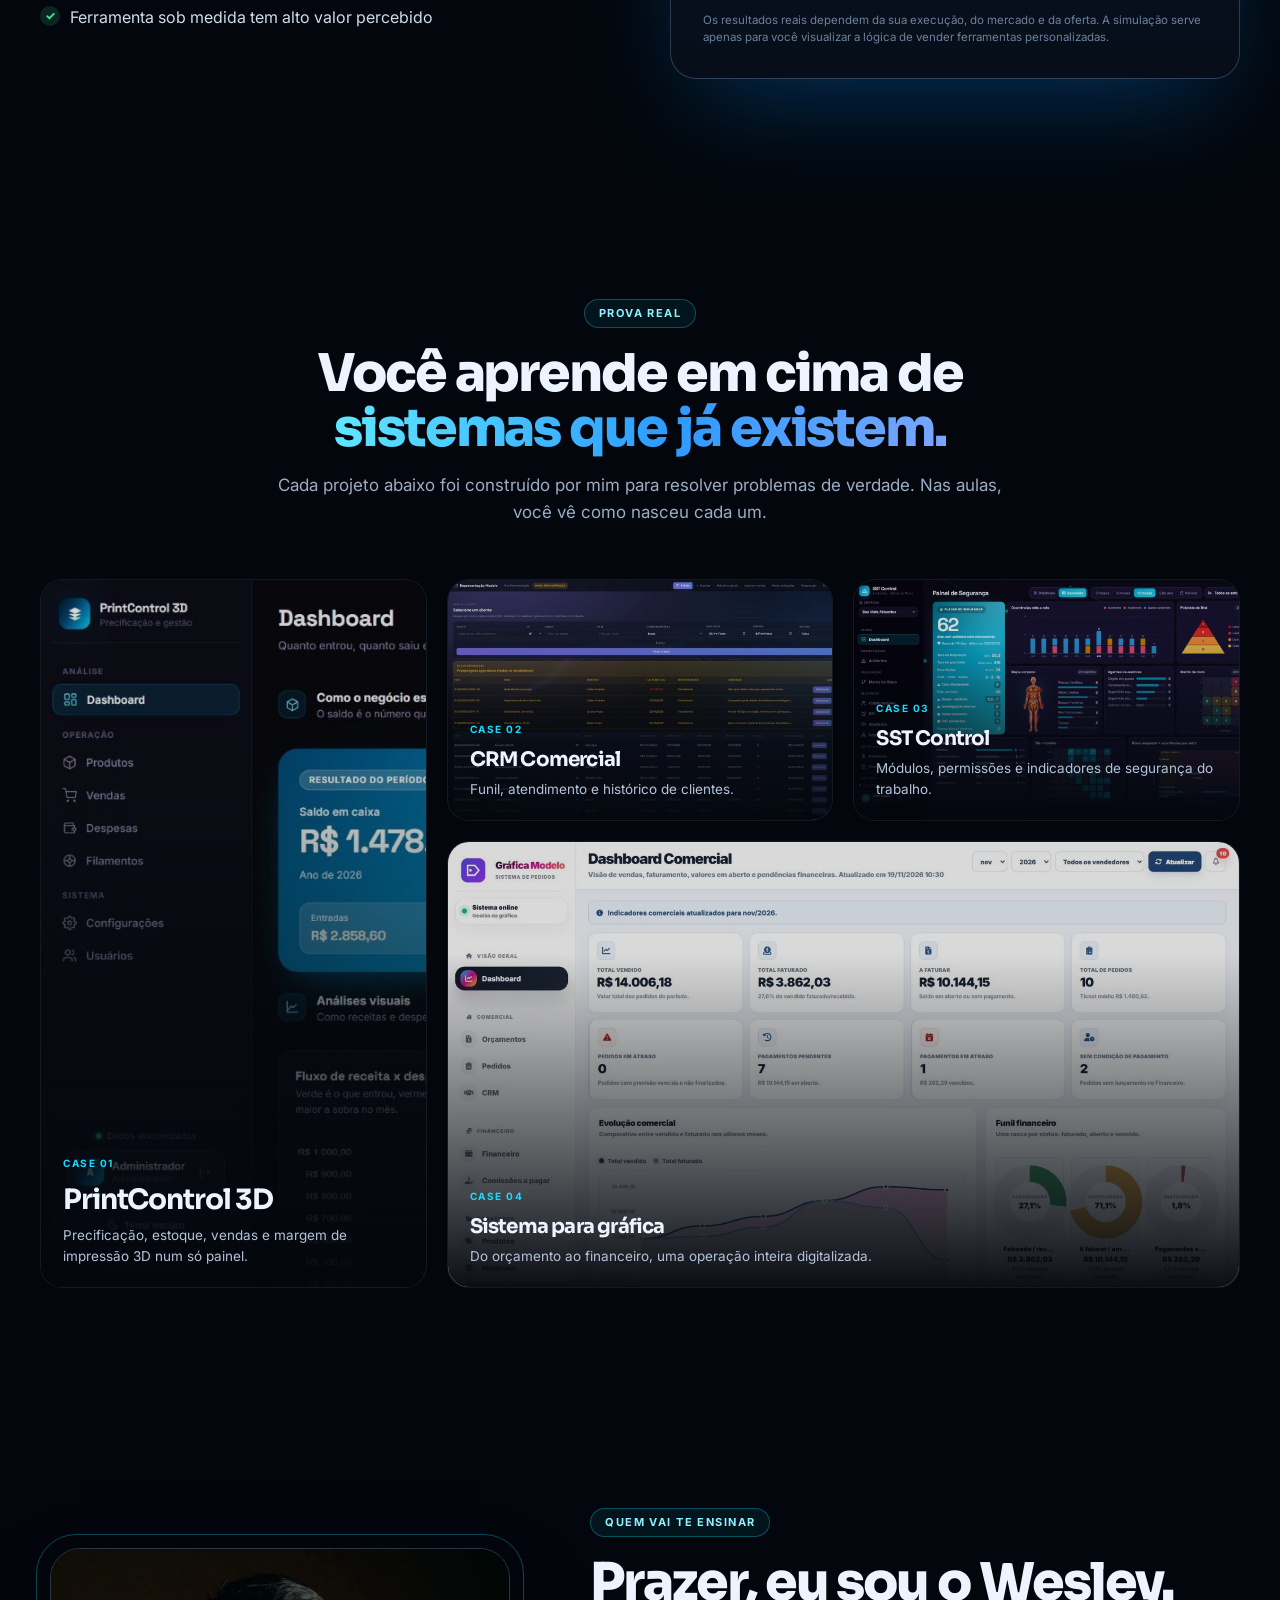
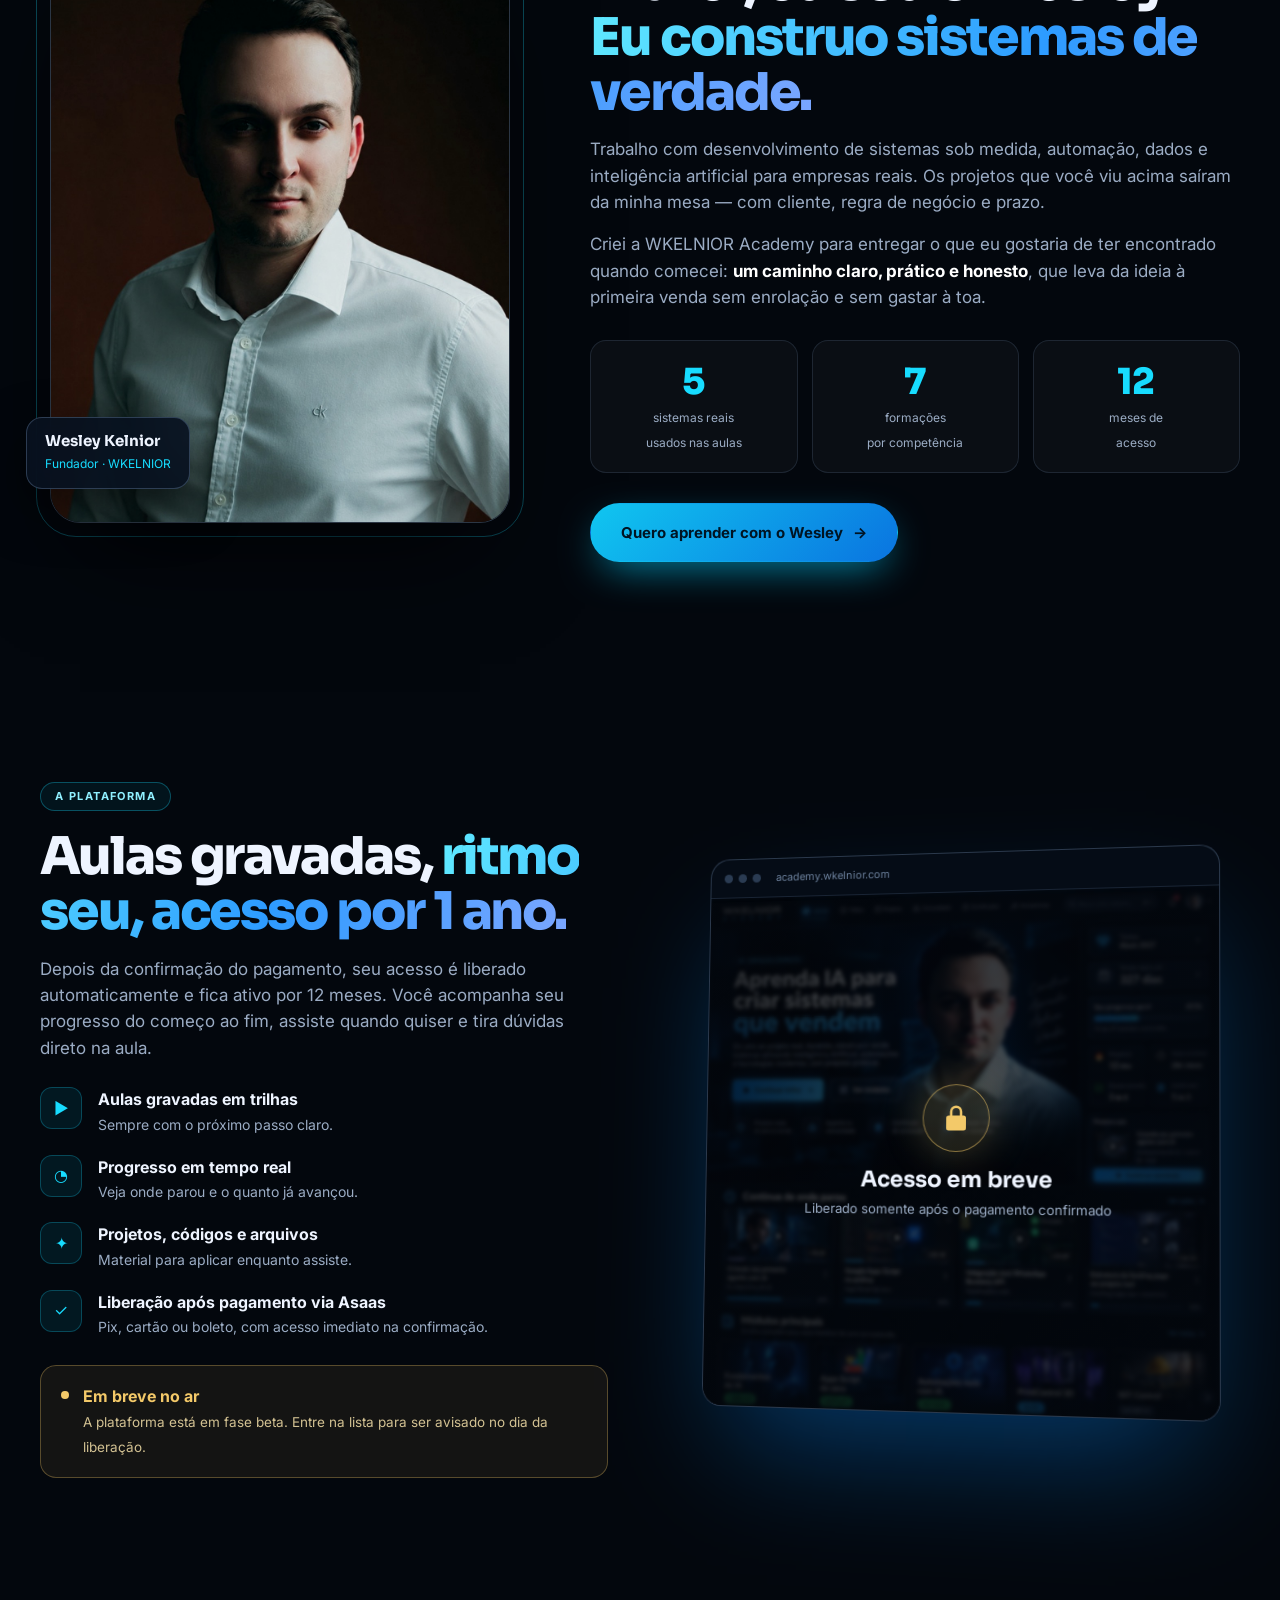
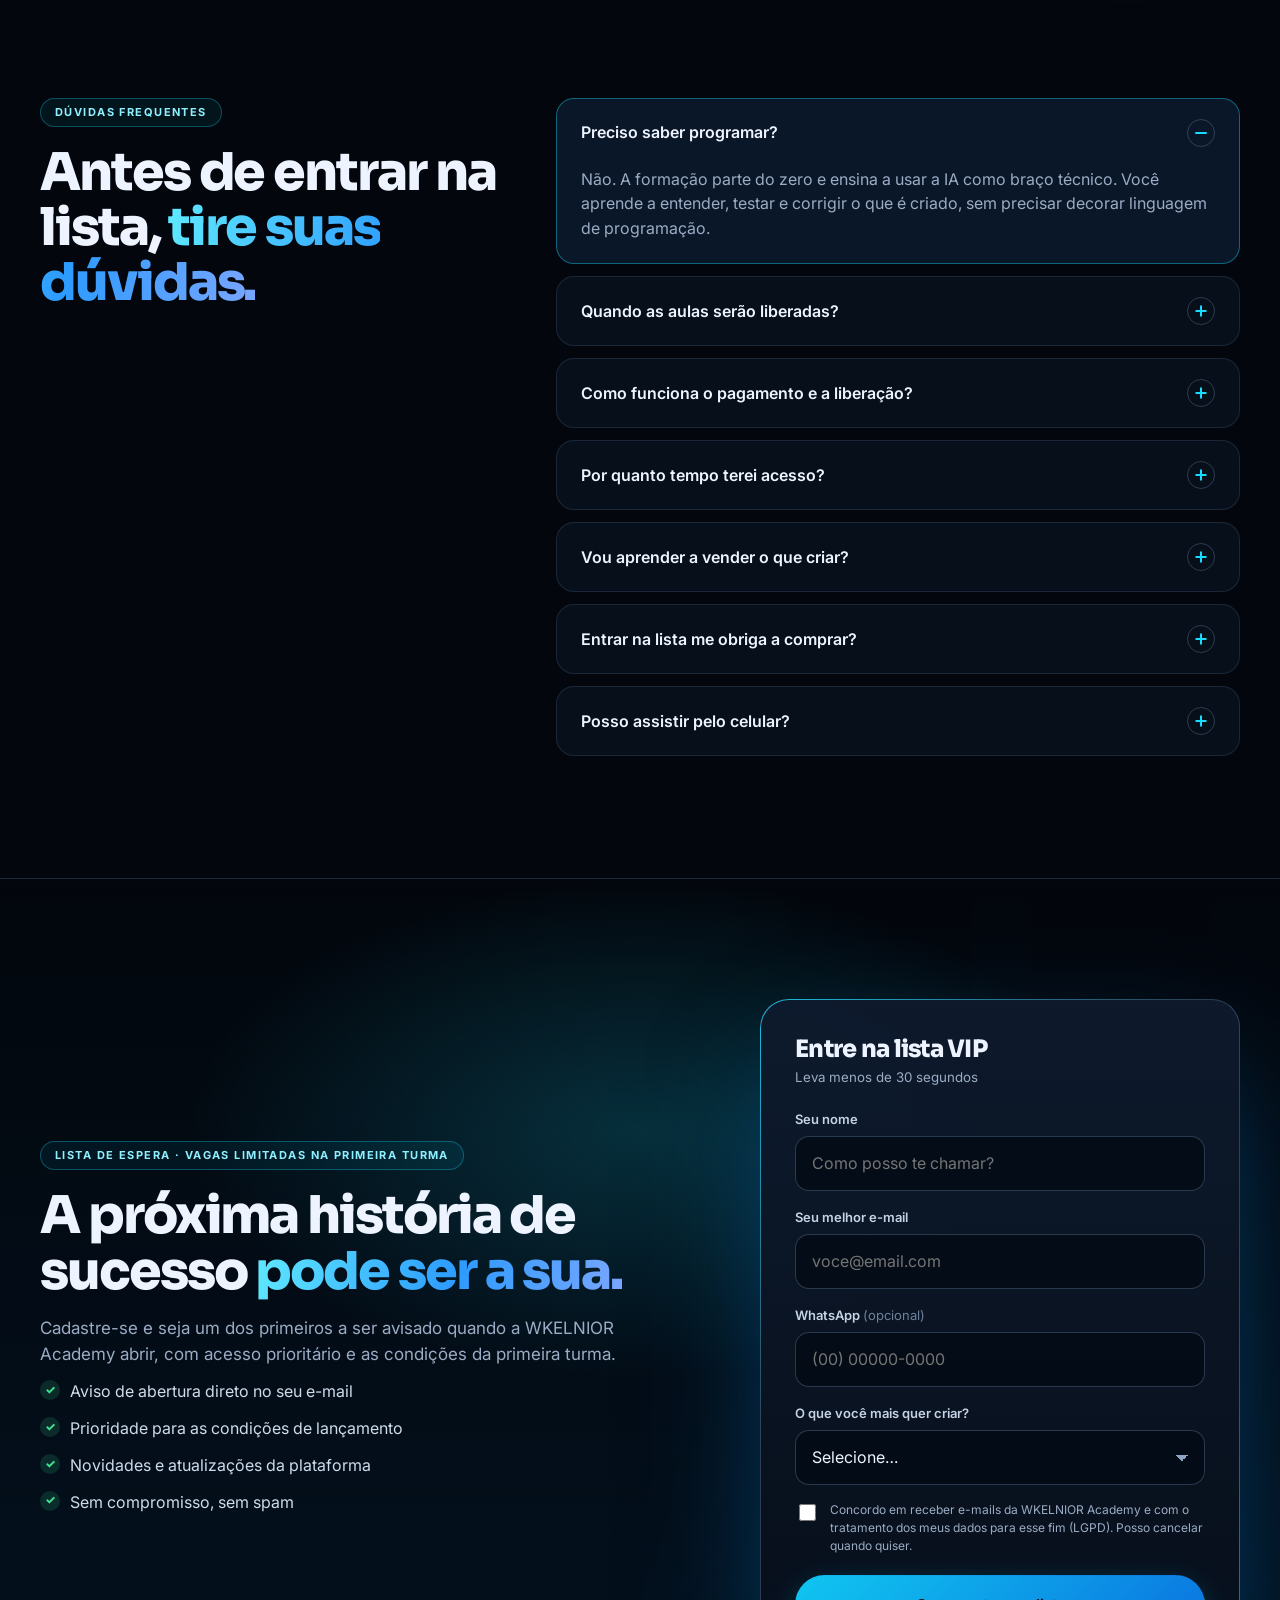
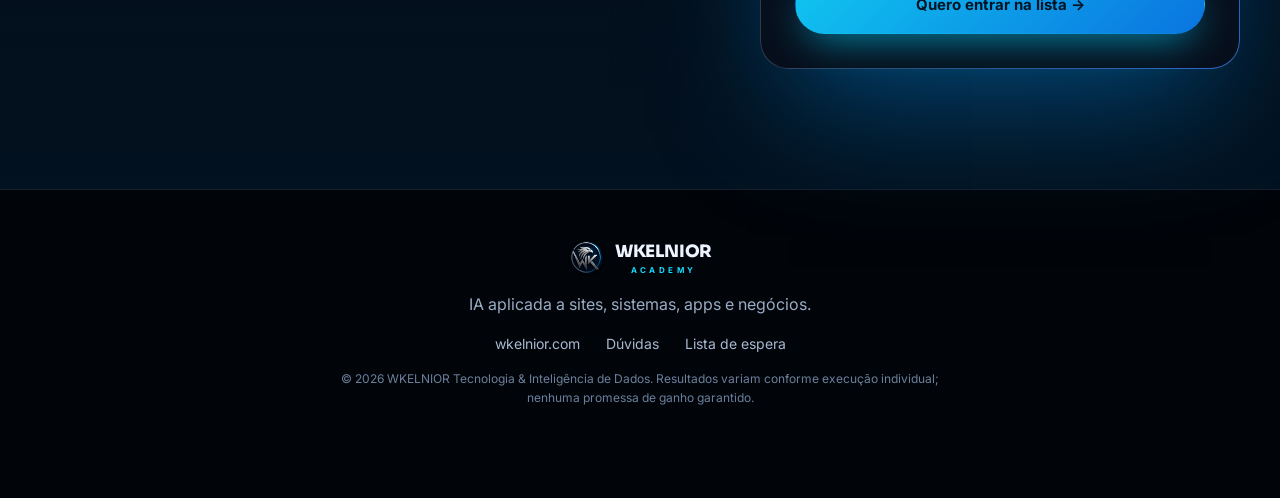
==== commit aac6122a: "feat(landing): botão Aula particular no cabeçalho com agendamento via WhatsApp Modal coleta nome, in" ====
--- a/index.html
+++ b/index.html
@@ -45,7 +45,10 @@
       <a href="#wesley">Quem ensina</a>
       <a href="#faq">Dúvidas</a>
     </nav>
-    <a class="btn btn-primary btn-sm magnetic" href="#lista" data-cta="header">Entrar na lista <span>→</span></a>
+    <div class="nav-actions">
+      <button class="btn btn-ghost btn-sm" type="button" id="openLesson"><svg viewBox="0 0 24 24" width="16" height="16" aria-hidden="true"><path fill="currentColor" d="M7 2v2H5a2 2 0 0 0-2 2v14a2 2 0 0 0 2 2h14a2 2 0 0 0 2-2V6a2 2 0 0 0-2-2h-2V2h-2v2H9V2zm12 8v10H5V10z"/></svg><span>Aula particular</span></button>
+      <a class="btn btn-primary btn-sm magnetic" href="#lista" data-cta="header">Entrar na lista <span>→</span></a>
+    </div>
   </div>
 </header>
 
@@ -332,6 +335,22 @@
 
 <div class="sticky-cta" id="stickyCta"><span><b>Primeira turma em breve</b><small>Entre na lista de espera</small></span><a class="btn btn-primary btn-sm" href="#lista" data-cta="sticky">Quero entrar →</a></div>
 
+<dialog class="modal" id="lessonModal" aria-labelledby="lessonTitle">
+  <form method="dialog" class="modal-card" id="lessonForm">
+    <button class="modal-x" type="button" id="closeLesson" aria-label="Fechar">×</button>
+    <div class="chip">AULA PARTICULAR COMIGO</div>
+    <h3 id="lessonTitle">Quer tirar sua ideia do papel <span class="grad">comigo, ao vivo?</span></h3>
+    <p>Agende uma aula particular e eu explico, no seu caso, como criar e vender sua primeira ferramenta com IA. Você me chama no WhatsApp e a gente combina o melhor dia e horário.</p>
+    <div class="field"><label for="lNome">Seu nome</label><input id="lNome" type="text" autocomplete="given-name" placeholder="Como posso te chamar?"></div>
+    <div class="field"><label for="lTema">O que você quer criar ou aprender?</label>
+      <select id="lTema"><option value="">Selecione…</option><option>Site ou landing page</option><option>Sistema web</option><option>Aplicativo</option><option>Automação</option><option>Ainda não sei, quero orientação</option></select></div>
+    <div class="field"><label for="lPeriodo">Melhor período</label>
+      <select id="lPeriodo"><option value="">Qualquer horário</option><option>Manhã</option><option>Tarde</option><option>Noite</option></select></div>
+    <a class="btn btn-primary btn-lg full" id="lessonGo" href="#" target="_blank" rel="noopener"><svg viewBox="0 0 24 24" width="20" height="20" aria-hidden="true"><path fill="currentColor" d="M12 2a10 10 0 0 0-8.6 15.1L2 22l5-1.3A10 10 0 1 0 12 2zm5.2 14.2c-.2.6-1.300 1.200-1.800 1.200-.5.1-1 .2-3.300-.7-2.800-1.100-4.600-4-4.700-4.200-.1-.2-1.100-1.500-1.100-2.800s.7-2 1-2.300c.2-.3.500-.3.700-.3h.5c.2 0 .4 0 .6.500l.8 2c.1.100.1.300 0 .5l-.3.400-.4.500c-.1.100-.3.300-.1.600.2.300.8 1.300 1.700 2.100 1.200 1 2.100 1.300 2.400 1.500.3.100.5.100.6-.1l.8-1c.2-.3.400-.2.700-.1l1.900.9c.3.100.5.200.5.300.1.200.1.800-.1 1.400z"/></svg> Chamar no WhatsApp</a>
+    <small class="modal-note">Ao clicar, o WhatsApp abre com a mensagem pronta. Número: <b id="lessonPhone"></b></small>
+  </form>
+</dialog>
+
 <script src="assets/js/config.js"></script>
 <script src="assets/js/landing.js"></script>
 </body>
--- a/assets/css/landing.css
+++ b/assets/css/landing.css
@@ -271,6 +271,21 @@
 .sticky-cta{position:fixed;left:50%;bottom:16px;z-index:80;width:min(560px,calc(100% - 24px));display:flex;align-items:center;justify-content:space-between;gap:14px;padding:11px 12px 11px 20px;border-radius:99px;background:rgba(6,14,26,.92);border:1px solid var(--line2);backdrop-filter:blur(18px);box-shadow:0 20px 60px rgba(0,0,0,.6);transform:translate(-50%,140%);transition:.5s cubic-bezier(.2,.9,.3,1)}
 .sticky-cta.show{transform:translate(-50%,0)}.sticky-cta b{display:block;font-size:14px}.sticky-cta small{color:var(--muted);font-size:12px}
 
+/* nav actions + modal */
+.nav-actions{display:flex;align-items:center;gap:10px}
+.nav-actions .btn svg{flex:none}
+.modal{border:0;padding:0;background:transparent;color:var(--text);width:min(520px,calc(100% - 32px));max-height:calc(100% - 32px);margin:auto;overflow:visible}
+.modal::backdrop{background:rgba(2,6,12,.75);backdrop-filter:blur(8px)}
+.modal[open]{animation:pop .35s cubic-bezier(.2,1.2,.4,1)}
+.modal-card{position:relative;margin:0;padding:32px;border-radius:26px;background:linear-gradient(180deg,#0e1b2e,#08111f);border:1px solid var(--line2);box-shadow:0 50px 120px -20px rgba(4,140,230,.5);max-height:calc(100vh - 32px);overflow-y:auto;overflow-x:hidden}
+.modal-card h3{font-size:clamp(22px,3vw,28px);line-height:1.12;margin:16px 0 12px;font-weight:800}
+.modal-card>p{color:var(--muted);font-size:15px;margin-bottom:22px}
+.modal-x{position:absolute;right:14px;top:14px;width:36px;height:36px;border-radius:50%;border:1px solid var(--line2);background:rgba(255,255,255,.04);font-size:22px;line-height:1;cursor:pointer;color:#c4d3e6}
+.modal-x:hover{background:rgba(255,255,255,.1)}
+.modal-note{display:block;margin-top:14px;text-align:center;color:var(--muted2);font-size:12px}.modal-note b{color:#c4d3e6}
+#lessonGo{background:linear-gradient(135deg,#25d366,#119b4a);color:#03170b;box-shadow:0 14px 40px -12px rgba(37,211,102,.7)}
+:focus-visible{outline:2px solid var(--cyan3);outline-offset:3px}
+
 /* responsive */
 @media(max-width:1020px){
   .hero-grid,.cost,.about,.platform,.final-grid,.faq{grid-template-columns:1fr;gap:48px}
@@ -282,7 +297,7 @@
 @media(max-width:620px){
   .wrap{width:calc(100% - 32px)}
   .topbar{font-size:12px}.topbar a{display:block;margin:3px 0 0}
-  .nav .btn{padding:9px 14px}.brand small{display:none}
+  .nav{gap:10px}.nav .btn{padding:9px 12px;font-size:12px}.brand span{display:none}.nav-actions{gap:8px}.nav-actions .btn svg{display:none}
   .pain-grid,.build-grid,.showcase,.about-stats{grid-template-columns:1fr}
   .shot.big,.shot.wide{grid-column:auto}
   .build-body{grid-template-columns:1fr}.build-term{border-right:0;border-bottom:1px solid var(--line);min-height:150px}
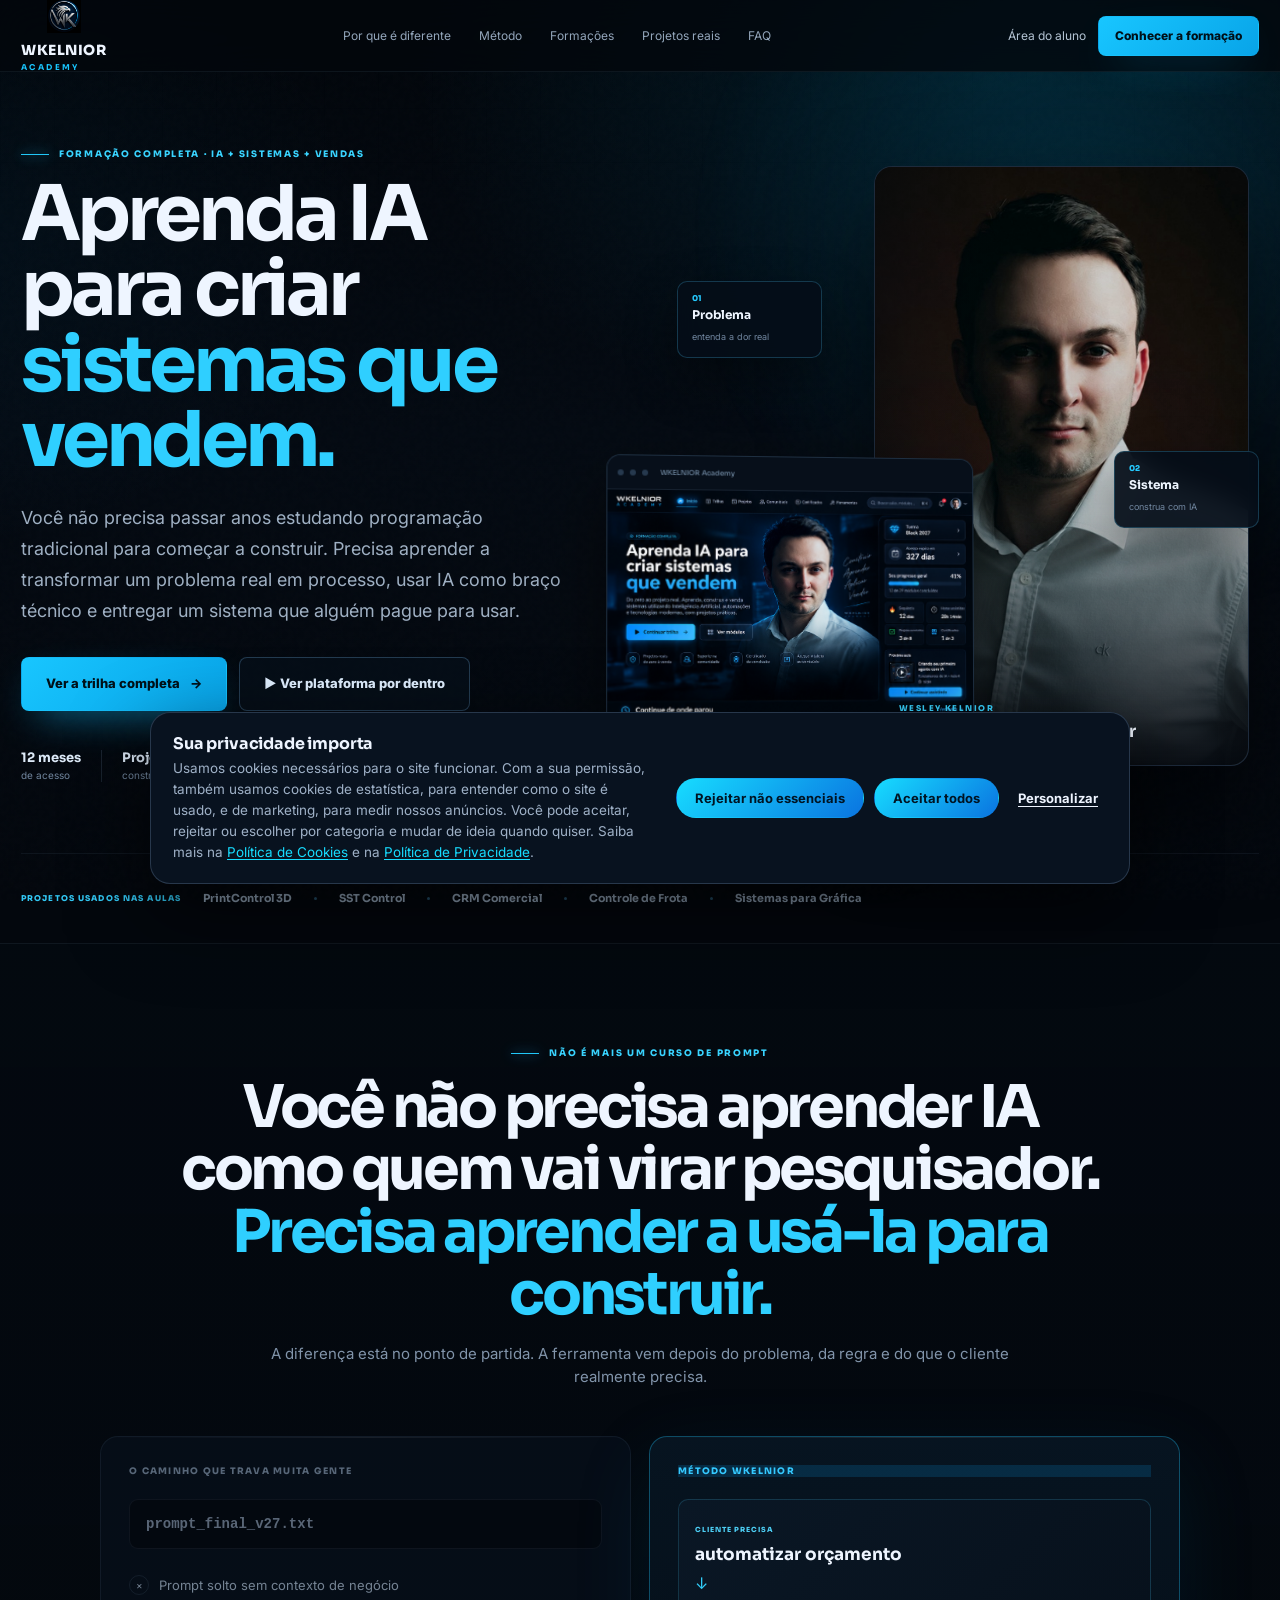
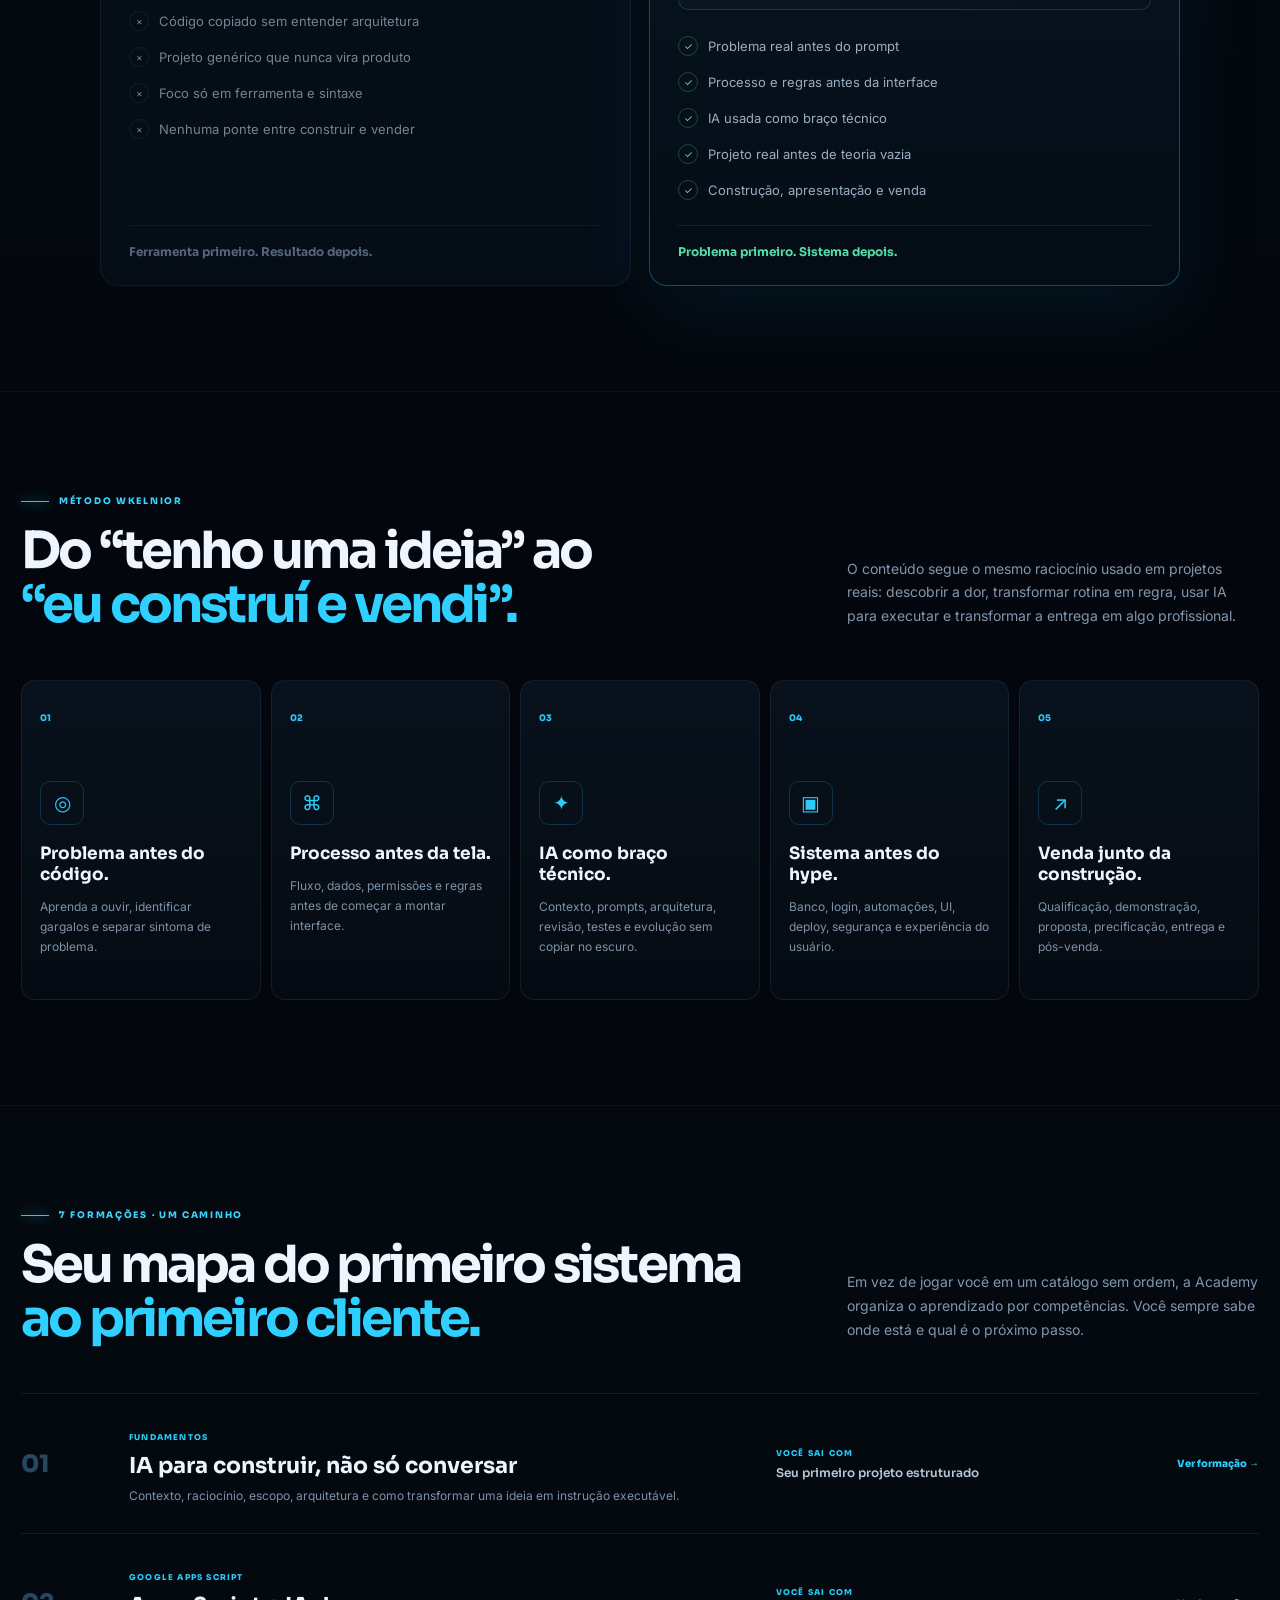
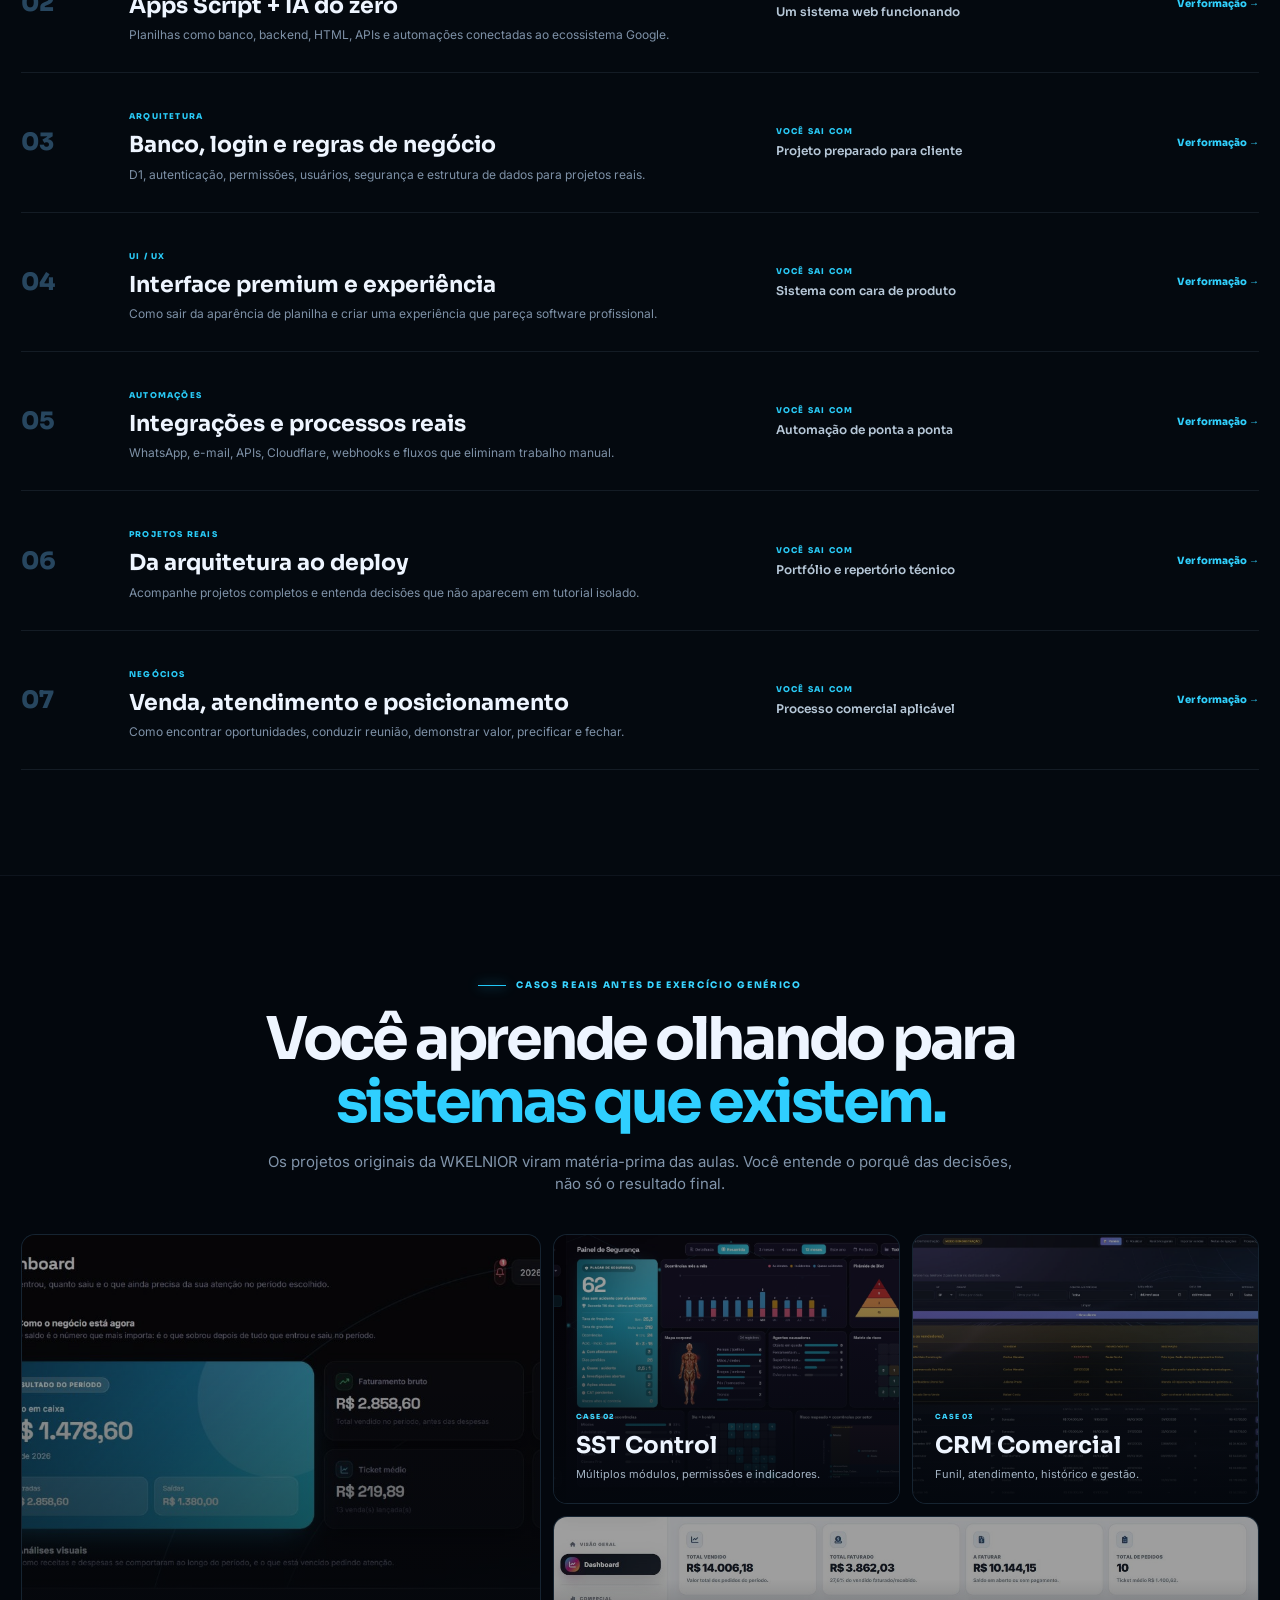
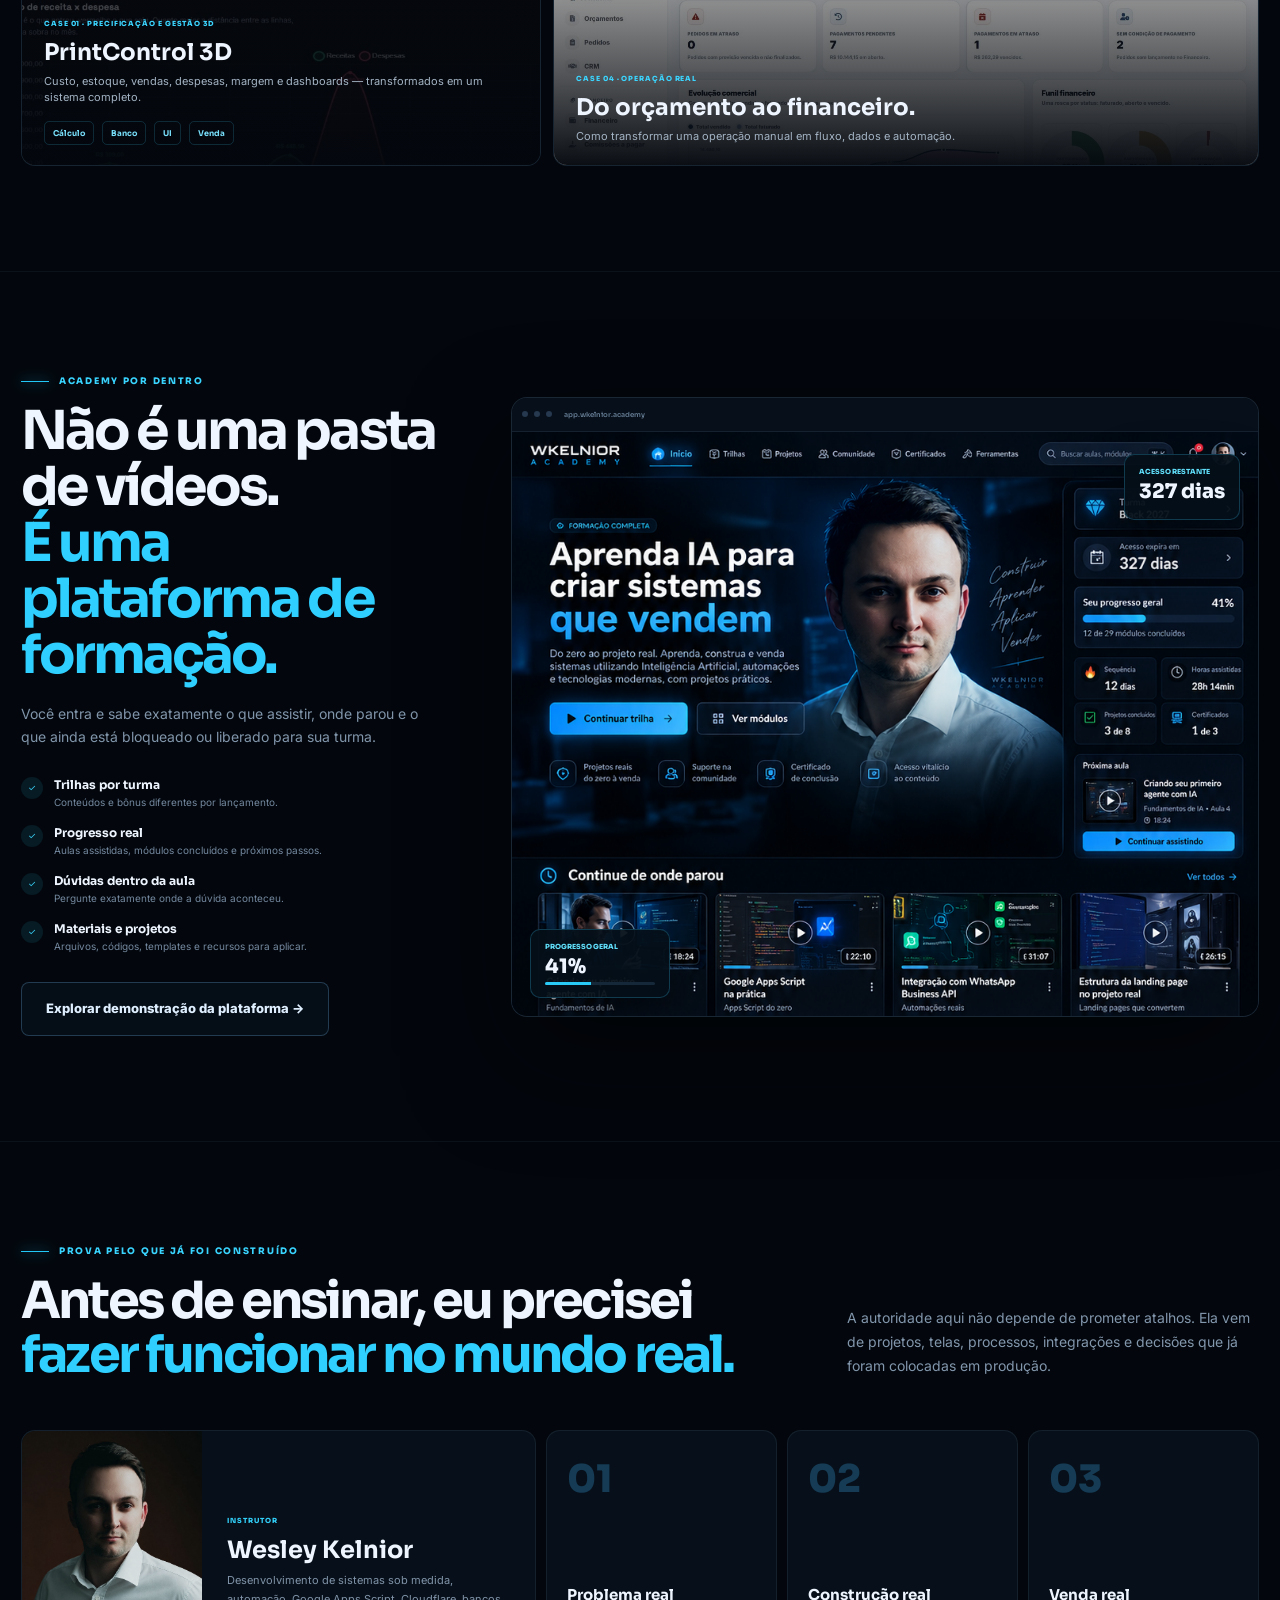
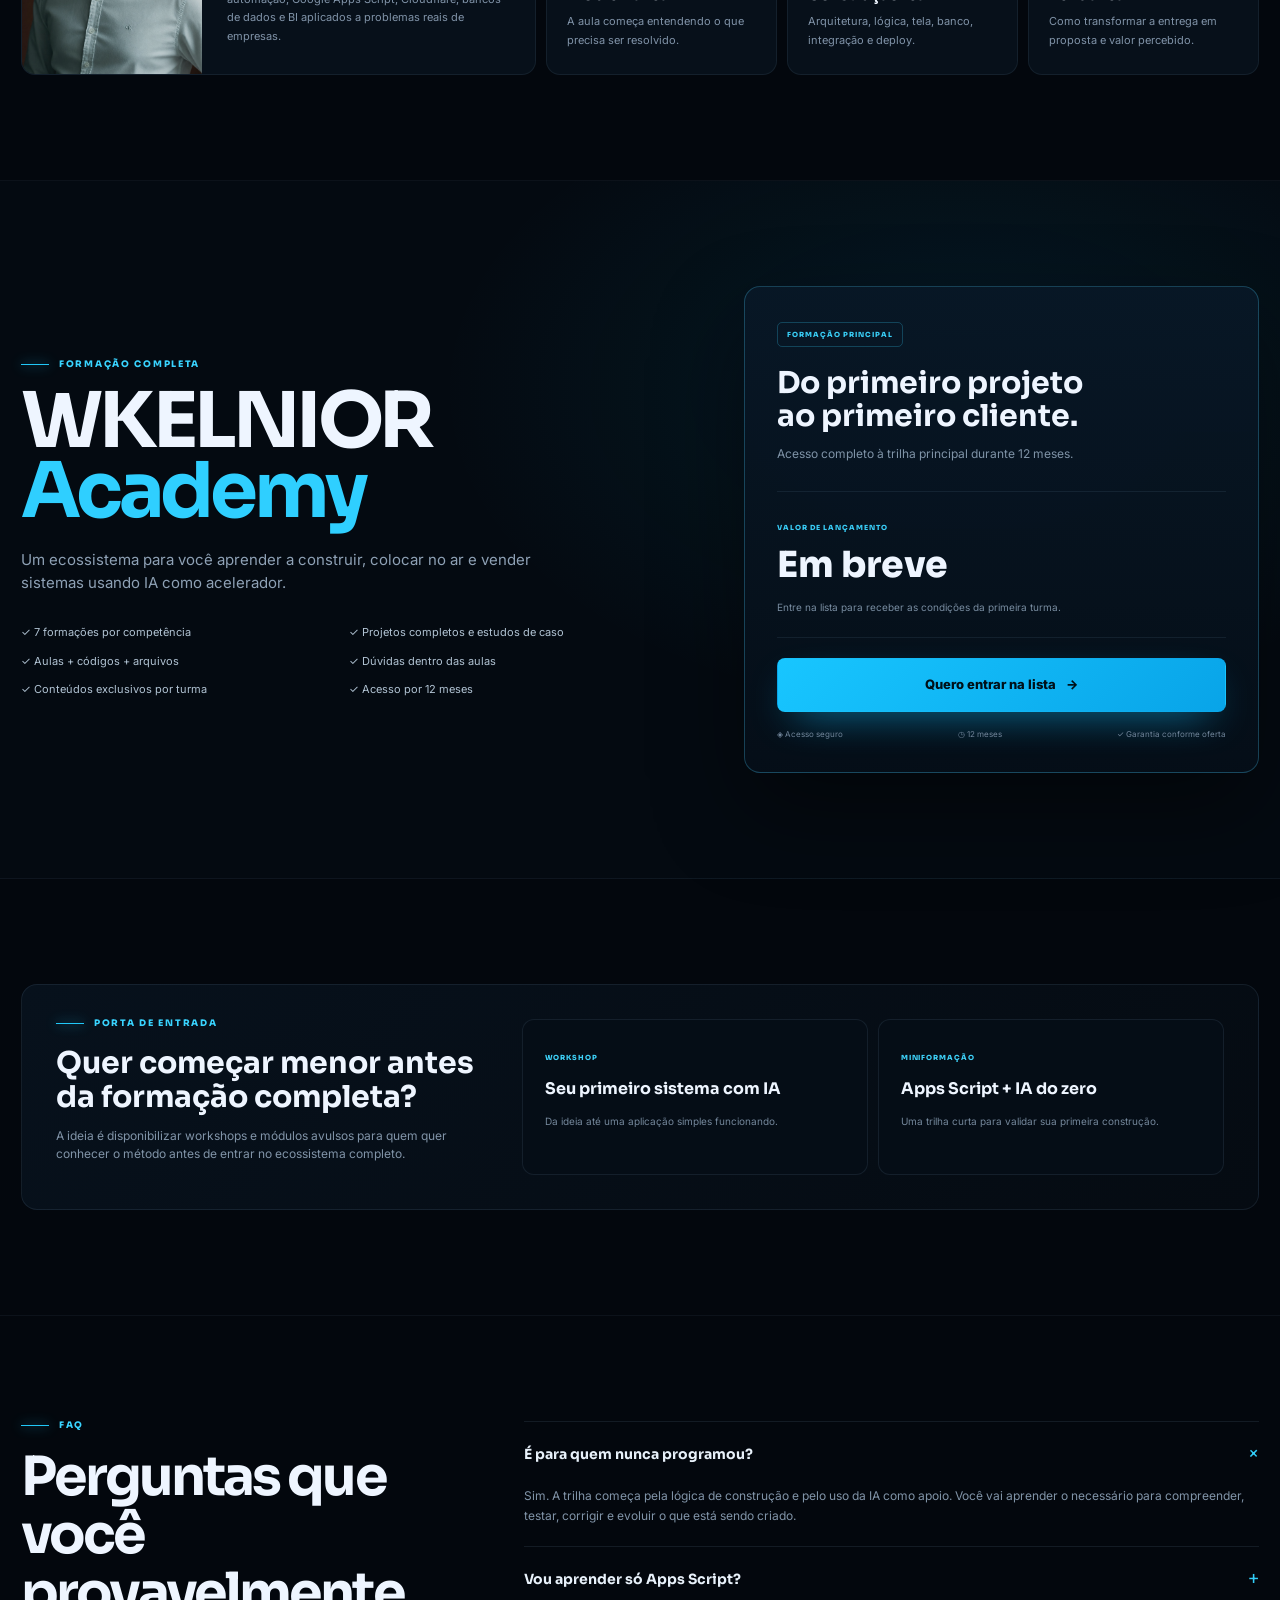
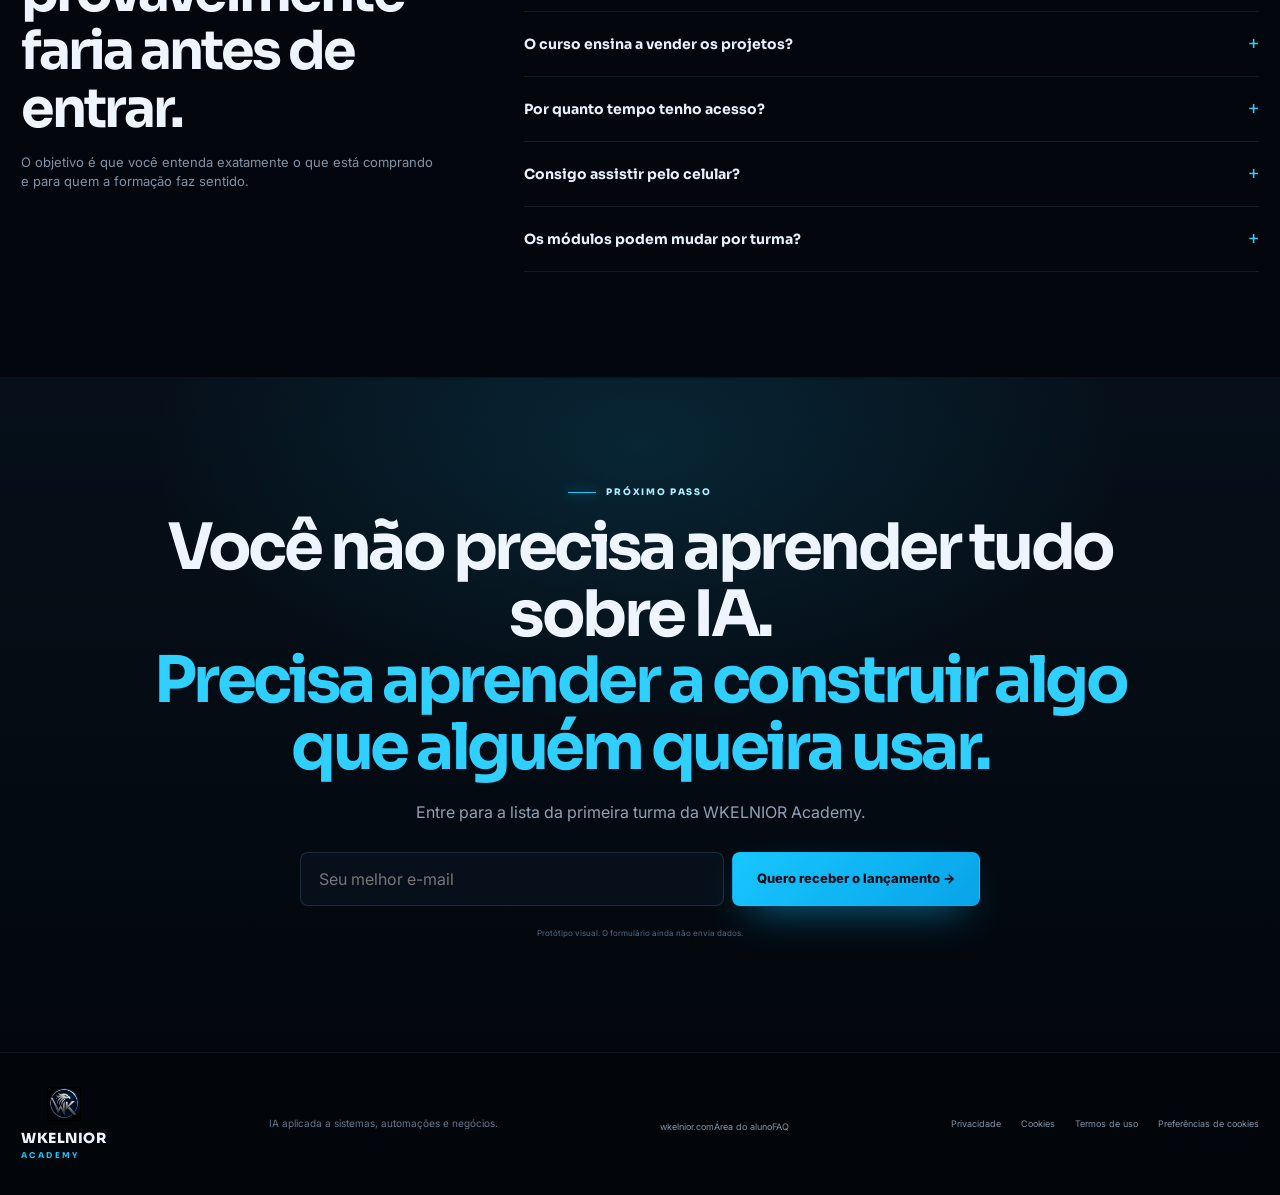
==== commit 3331d44a: "feat(plataforma): consentimento de cookies (LGPD) e páginas legais Banner em dois níveis conforme gu" ====
--- a/index.html
+++ b/index.html
@@ -4,354 +4,298 @@
   <meta charset="utf-8">
   <meta name="viewport" content="width=device-width,initial-scale=1">
   <meta name="theme-color" content="#03070d">
-  <title>WKELNIOR Academy — Crie sites, sistemas e apps com IA até a primeira venda</title>
-  <meta name="description" content="Aprenda a criar sites, sistemas, apps e automações com Inteligência Artificial, do zero até a primeira venda, com o melhor custo-benefício. Entre na lista de espera da WKELNIOR Academy.">
-  <link rel="icon" href="assets/img/wk-logo.png" type="image/png">
-  <link rel="canonical" href="https://wkelnior.com/">
-  <meta property="og:type" content="website">
-  <meta property="og:title" content="WKELNIOR Academy — Do zero à primeira venda com IA">
-  <meta property="og:description" content="Sites, sistemas, apps e automações criados com IA. Entre na lista de espera e seja avisado quando as aulas abrirem.">
-  <meta property="og:image" content="assets/img/wesley-portrait.jpg">
-  <meta name="twitter:card" content="summary_large_image">
+  <title>WKELNIOR Academy — IA para criar sistemas que vendem</title>
+  <meta name="description" content="Aprenda IA, Apps Script, automações, interface, implantação e vendas construindo sistemas reais do zero ao cliente.">
   <link rel="preconnect" href="https://fonts.googleapis.com">
   <link rel="preconnect" href="https://fonts.gstatic.com" crossorigin>
-  <link href="https://fonts.googleapis.com/css2?family=Inter:wght@400;500;600;700&family=Sora:wght@500;600;700;800&display=swap" rel="stylesheet">
-  <link rel="stylesheet" href="assets/css/landing.css">
-  <script type="application/ld+json">
-  {"@context":"https://schema.org","@type":"Course","name":"WKELNIOR Academy","description":"Formação em criação de sites, sistemas, apps e automações com IA, do zero até a primeira venda.","provider":{"@type":"Organization","name":"WKELNIOR Tecnologia & Inteligência de Dados","url":"https://wkelnior.com/"}}
-  </script>
+  <link href="https://fonts.googleapis.com/css2?family=Inter:wght@400;500;600;700;800&family=Sora:wght@500;600;700;800&display=swap" rel="stylesheet">
+  <link rel="stylesheet" href="assets/css/style.css">
+<link rel="stylesheet" href="assets/css/consent.css">
 </head>
-<body>
-<div class="progress" id="progress"></div>
-<canvas id="net" aria-hidden="true"></canvas>
-<div class="aurora" aria-hidden="true"><i></i><i></i><i></i></div>
-
-<div class="topbar">
-  <span class="live-dot"></span>
-  <b>Lista de espera aberta</b> — as primeiras vagas e condições especiais serão avisadas por e-mail.
-  <a href="#lista" data-cta="topbar">Garantir meu lugar →</a>
-</div>
-
-<header class="header" id="header">
-  <div class="wrap nav">
-    <a class="brand" href="#top" aria-label="WKELNIOR Academy">
-      <img src="assets/img/wk-logo.png" alt="" width="36" height="36">
-      <span>WKELNIOR<small>ACADEMY</small></span>
-    </a>
-    <nav class="links" aria-label="Principal">
-      <a href="#jornada">Jornada</a>
-      <a href="#construir">O que você cria</a>
-      <a href="#projetos">Projetos reais</a>
-      <a href="#wesley">Quem ensina</a>
-      <a href="#faq">Dúvidas</a>
-    </nav>
-    <div class="nav-actions">
-      <button class="btn btn-ghost btn-sm" type="button" id="openLesson"><svg viewBox="0 0 24 24" width="16" height="16" aria-hidden="true"><path fill="currentColor" d="M7 2v2H5a2 2 0 0 0-2 2v14a2 2 0 0 0 2 2h14a2 2 0 0 0 2-2V6a2 2 0 0 0-2-2h-2V2h-2v2H9V2zm12 8v10H5V10z"/></svg><span>Aula particular</span></button>
-      <a class="btn btn-primary btn-sm magnetic" href="#lista" data-cta="header">Entrar na lista <span>→</span></a>
+<body class="sales-page">
+  <div class="sales-noise"></div>
+  <header class="sales-header">
+    <div class="container sales-nav">
+      <a class="academy-brand" href="#top" aria-label="WKELNIOR Academy">
+        <img src="assets/img/wk-logo.png" alt="">
+        <span>WKELNIOR<small>ACADEMY</small></span>
+      </a>
+      <nav class="sales-links" aria-label="Navegação principal">
+        <a href="#diferenca">Por que é diferente</a>
+        <a href="#metodo">Método</a>
+        <a href="#formacoes">Formações</a>
+        <a href="#projetos">Projetos reais</a>
+        <a href="#faq">FAQ</a>
+      </nav>
+      <div class="sales-nav-actions">
+        <a class="sales-login" href="area-aluno.html">Área do aluno</a>
+        <a class="sales-btn sales-btn-primary sales-btn-sm" href="#oferta">Conhecer a formação</a>
+      </div>
     </div>
-  </div>
-</header>
-
-<main id="top">
-<!-- ============ HERO ============ -->
-<section class="hero">
-  <div class="wrap hero-grid">
-    <div class="hero-copy">
-      <div class="chip reveal"><span class="live-dot"></span> IA · SITES · SISTEMAS · APPS · VENDAS</div>
-      <h1 class="reveal d1">Crie com IA o que o mercado <span class="grad">paga para usar.</span><br>Do zero até a <span class="underline">primeira venda.</span></h1>
-      <p class="lead reveal d2">Aprenda passo a passo a criar <b>sites, sistemas, aplicativos e automações</b> com Inteligência Artificial, colocar no ar gastando o mínimo possível e transformar tudo isso em <b>dinheiro entrando</b>. Sem anos de faculdade. Sem agência. Sem enrolação.</p>
-      <div class="hero-ctas reveal d3">
-        <a class="btn btn-primary btn-lg magnetic pulse" href="#lista" data-cta="hero">Quero ser avisado da abertura <span>→</span></a>
-        <a class="btn btn-ghost btn-lg" href="#jornada" data-cta="hero-video"><svg viewBox="0 0 24 24" width="18" height="18"><path fill="currentColor" d="M8 5v14l11-7z"/></svg> Ver como funciona</a>
-      </div>
-      <ul class="hero-trust reveal d4">
-        <li><b data-count="12">0</b> meses de acesso</li>
-        <li><b data-count="7">0</b> formações por competência</li>
-        <li><b data-count="5">0</b> sistemas reais nas aulas</li>
-      </ul>
+  </header>
+
+  <main id="top">
+    <section class="sales-hero">
+      <div class="sales-hero-glow"></div>
+      <div class="container sales-hero-grid">
+        <div class="sales-hero-copy">
+          <div class="sales-kicker"><span></span> FORMAÇÃO COMPLETA · IA + SISTEMAS + VENDAS</div>
+          <h1>Aprenda IA para criar <em>sistemas que vendem.</em></h1>
+          <p class="sales-lead">Você não precisa passar anos estudando programação tradicional para começar a construir. Precisa aprender a transformar um problema real em processo, usar IA como braço técnico e entregar um sistema que alguém pague para usar.</p>
+          <div class="sales-hero-ctas">
+            <a class="sales-btn sales-btn-primary sales-btn-lg" href="#formacoes">Ver a trilha completa <span>→</span></a>
+            <a class="sales-btn sales-btn-ghost sales-btn-lg" href="area-aluno.html">▶ Ver plataforma por dentro</a>
+          </div>
+          <div class="sales-trust-row">
+            <div><b>12 meses</b><span>de acesso</span></div>
+            <i></i>
+            <div><b>Projetos reais</b><span>construídos por mim</span></div>
+            <i></i>
+            <div><b>Do zero à venda</b><span>técnico + comercial</span></div>
+          </div>
+        </div>
+
+        <div class="sales-hero-stage" aria-label="Prévia da WKELNIOR Academy">
+          <div class="hero-portrait-card">
+            <img src="assets/img/wesley-portrait.jpg" alt="Wesley Kelnior">
+            <div class="portrait-gradient"></div>
+            <div class="portrait-caption"><span>WESLEY KELNIOR</span><b>Construir · Aplicar · Vender</b></div>
+          </div>
+          <div class="hero-ui-card hero-ui-platform">
+            <div class="fake-browser-top"><i></i><i></i><i></i><span>WKELNIOR Academy</span></div>
+            <img src="assets/img/reference-dashboard.png" alt="Prévia da área do aluno">
+          </div>
+          <div class="hero-floating-tag tag-one"><span>01</span><b>Problema</b><small>entenda a dor real</small></div>
+          <div class="hero-floating-tag tag-two"><span>02</span><b>Sistema</b><small>construa com IA</small></div>
+          <div class="hero-floating-tag tag-three"><span>03</span><b>Venda</b><small>apresente valor</small></div>
+        </div>
+      </div>
+      <div class="container sales-proof-line">
+        <span>PROJETOS USADOS NAS AULAS</span>
+        <b>PrintControl 3D</b><i></i><b>SST Control</b><i></i><b>CRM Comercial</b><i></i><b>Controle de Frota</b><i></i><b>Sistemas para Gráfica</b>
+      </div>
+    </section>
+
+    <section class="sales-section contrast-section" id="diferenca">
+      <div class="container">
+        <div class="sales-section-head centered">
+          <div class="sales-kicker"><span></span> NÃO É MAIS UM CURSO DE PROMPT</div>
+          <h2>Você não precisa aprender IA como quem vai virar pesquisador.<br><em>Precisa aprender a usá-la para construir.</em></h2>
+          <p>A diferença está no ponto de partida. A ferramenta vem depois do problema, da regra e do que o cliente realmente precisa.</p>
+        </div>
+        <div class="compare-grid">
+          <article class="compare-card muted-card">
+            <div class="compare-label">O caminho que trava muita gente</div>
+            <div class="compare-code">prompt_final_v27.txt</div>
+            <ul>
+              <li><span>×</span> Prompt solto sem contexto de negócio</li>
+              <li><span>×</span> Código copiado sem entender arquitetura</li>
+              <li><span>×</span> Projeto genérico que nunca vira produto</li>
+              <li><span>×</span> Foco só em ferramenta e sintaxe</li>
+              <li><span>×</span> Nenhuma ponte entre construir e vender</li>
+            </ul>
+            <div class="compare-result bad">Ferramenta primeiro. Resultado depois.</div>
+          </article>
+          <article class="compare-card academy-card">
+            <div class="compare-label blue">Método WKELNIOR</div>
+            <div class="compare-metric"><small>CLIENTE PRECISA</small><strong>automatizar orçamento</strong><span>↓</span></div>
+            <ul>
+              <li><span>✓</span> Problema real antes do prompt</li>
+              <li><span>✓</span> Processo e regras antes da interface</li>
+              <li><span>✓</span> IA usada como braço técnico</li>
+              <li><span>✓</span> Projeto real antes de teoria vazia</li>
+              <li><span>✓</span> Construção, apresentação e venda</li>
+            </ul>
+            <div class="compare-result good">Problema primeiro. Sistema depois.</div>
+          </article>
+        </div>
+      </div>
+    </section>
+
+    <section class="sales-section method-section" id="metodo">
+      <div class="container">
+        <div class="sales-section-head split">
+          <div>
+            <div class="sales-kicker"><span></span> MÉTODO WKELNIOR</div>
+            <h2>Do “tenho uma ideia” ao<br><em>“eu construí e vendi”.</em></h2>
+          </div>
+          <p>O conteúdo segue o mesmo raciocínio usado em projetos reais: descobrir a dor, transformar rotina em regra, usar IA para executar e transformar a entrega em algo profissional.</p>
+        </div>
+        <div class="method-grid-5">
+          <article><span>01</span><div class="method-icon">◎</div><h3>Problema antes do código.</h3><p>Aprenda a ouvir, identificar gargalos e separar sintoma de problema.</p></article>
+          <article><span>02</span><div class="method-icon">⌘</div><h3>Processo antes da tela.</h3><p>Fluxo, dados, permissões e regras antes de começar a montar interface.</p></article>
+          <article><span>03</span><div class="method-icon">✦</div><h3>IA como braço técnico.</h3><p>Contexto, prompts, arquitetura, revisão, testes e evolução sem copiar no escuro.</p></article>
+          <article><span>04</span><div class="method-icon">▣</div><h3>Sistema antes do hype.</h3><p>Banco, login, automações, UI, deploy, segurança e experiência do usuário.</p></article>
+          <article><span>05</span><div class="method-icon">↗</div><h3>Venda junto da construção.</h3><p>Qualificação, demonstração, proposta, precificação, entrega e pós-venda.</p></article>
+        </div>
+      </div>
+    </section>
+
+    <section class="sales-section paths-section" id="formacoes">
+      <div class="container">
+        <div class="sales-section-head split align-end">
+          <div>
+            <div class="sales-kicker"><span></span> 7 FORMAÇÕES · UM CAMINHO</div>
+            <h2>Seu mapa do primeiro sistema<br><em>ao primeiro cliente.</em></h2>
+          </div>
+          <p>Em vez de jogar você em um catálogo sem ordem, a Academy organiza o aprendizado por competências. Você sempre sabe onde está e qual é o próximo passo.</p>
+        </div>
+
+        <div class="path-list">
+          <article class="path-item"><div class="path-number">01</div><div class="path-main"><span>FUNDAMENTOS</span><h3>IA para construir, não só conversar</h3><p>Contexto, raciocínio, escopo, arquitetura e como transformar uma ideia em instrução executável.</p></div><div class="path-outcome"><small>VOCÊ SAI COM</small><b>Seu primeiro projeto estruturado</b></div><a href="area-aluno.html">Ver formação →</a></article>
+          <article class="path-item"><div class="path-number">02</div><div class="path-main"><span>GOOGLE APPS SCRIPT</span><h3>Apps Script + IA do zero</h3><p>Planilhas como banco, backend, HTML, APIs e automações conectadas ao ecossistema Google.</p></div><div class="path-outcome"><small>VOCÊ SAI COM</small><b>Um sistema web funcionando</b></div><a href="area-aluno.html">Ver formação →</a></article>
+          <article class="path-item"><div class="path-number">03</div><div class="path-main"><span>ARQUITETURA</span><h3>Banco, login e regras de negócio</h3><p>D1, autenticação, permissões, usuários, segurança e estrutura de dados para projetos reais.</p></div><div class="path-outcome"><small>VOCÊ SAI COM</small><b>Projeto preparado para cliente</b></div><a href="area-aluno.html">Ver formação →</a></article>
+          <article class="path-item"><div class="path-number">04</div><div class="path-main"><span>UI / UX</span><h3>Interface premium e experiência</h3><p>Como sair da aparência de planilha e criar uma experiência que pareça software profissional.</p></div><div class="path-outcome"><small>VOCÊ SAI COM</small><b>Sistema com cara de produto</b></div><a href="area-aluno.html">Ver formação →</a></article>
+          <article class="path-item"><div class="path-number">05</div><div class="path-main"><span>AUTOMAÇÕES</span><h3>Integrações e processos reais</h3><p>WhatsApp, e-mail, APIs, Cloudflare, webhooks e fluxos que eliminam trabalho manual.</p></div><div class="path-outcome"><small>VOCÊ SAI COM</small><b>Automação de ponta a ponta</b></div><a href="area-aluno.html">Ver formação →</a></article>
+          <article class="path-item"><div class="path-number">06</div><div class="path-main"><span>PROJETOS REAIS</span><h3>Da arquitetura ao deploy</h3><p>Acompanhe projetos completos e entenda decisões que não aparecem em tutorial isolado.</p></div><div class="path-outcome"><small>VOCÊ SAI COM</small><b>Portfólio e repertório técnico</b></div><a href="area-aluno.html">Ver formação →</a></article>
+          <article class="path-item"><div class="path-number">07</div><div class="path-main"><span>NEGÓCIOS</span><h3>Venda, atendimento e posicionamento</h3><p>Como encontrar oportunidades, conduzir reunião, demonstrar valor, precificar e fechar.</p></div><div class="path-outcome"><small>VOCÊ SAI COM</small><b>Processo comercial aplicável</b></div><a href="area-aluno.html">Ver formação →</a></article>
+        </div>
+      </div>
+    </section>
+
+    <section class="sales-section real-projects" id="projetos">
+      <div class="container">
+        <div class="sales-section-head centered compact-head">
+          <div class="sales-kicker"><span></span> CASOS REAIS ANTES DE EXERCÍCIO GENÉRICO</div>
+          <h2>Você aprende olhando para<br><em>sistemas que existem.</em></h2>
+          <p>Os projetos originais da WKELNIOR viram matéria-prima das aulas. Você entende o porquê das decisões, não só o resultado final.</p>
+        </div>
+        <div class="project-mosaic">
+          <article class="project-feature"><img src="assets/img/printcontrol-dashboard.jpg" alt="PrintControl 3D"><div class="project-overlay"><span>CASE 01 · PRECIFICAÇÃO E GESTÃO 3D</span><h3>PrintControl 3D</h3><p>Custo, estoque, vendas, despesas, margem e dashboards — transformados em um sistema completo.</p><div><b>Cálculo</b><b>Banco</b><b>UI</b><b>Venda</b></div></div></article>
+          <article class="project-small"><img src="assets/img/sst-dashboard.jpg" alt="SST Control"><div><span>CASE 02</span><h3>SST Control</h3><p>Múltiplos módulos, permissões e indicadores.</p></div></article>
+          <article class="project-small"><img src="assets/img/crm-clientes.jpg" alt="CRM Comercial"><div><span>CASE 03</span><h3>CRM Comercial</h3><p>Funil, atendimento, histórico e gestão.</p></div></article>
+          <article class="project-wide"><img src="assets/img/grafica-dashboard.jpg" alt="Sistema para Gráfica"><div><span>CASE 04 · OPERAÇÃO REAL</span><h3>Do orçamento ao financeiro.</h3><p>Como transformar uma operação manual em fluxo, dados e automação.</p></div></article>
+        </div>
+      </div>
+    </section>
+
+    <section class="sales-section platform-section">
+      <div class="container platform-sales-grid">
+        <div class="platform-copy">
+          <div class="sales-kicker"><span></span> ACADEMY POR DENTRO</div>
+          <h2>Não é uma pasta de vídeos.<br><em>É uma plataforma de formação.</em></h2>
+          <p>Você entra e sabe exatamente o que assistir, onde parou e o que ainda está bloqueado ou liberado para sua turma.</p>
+          <div class="platform-points">
+            <div><span>✓</span><p><b>Trilhas por turma</b><small>Conteúdos e bônus diferentes por lançamento.</small></p></div>
+            <div><span>✓</span><p><b>Progresso real</b><small>Aulas assistidas, módulos concluídos e próximos passos.</small></p></div>
+            <div><span>✓</span><p><b>Dúvidas dentro da aula</b><small>Pergunte exatamente onde a dúvida aconteceu.</small></p></div>
+            <div><span>✓</span><p><b>Materiais e projetos</b><small>Arquivos, códigos, templates e recursos para aplicar.</small></p></div>
+          </div>
+          <a class="sales-btn sales-btn-ghost sales-btn-lg" href="area-aluno.html">Explorar demonstração da plataforma →</a>
+        </div>
+        <div class="platform-window">
+          <div class="platform-window-bar"><i></i><i></i><i></i><span>app.wkelnior.academy</span></div>
+          <img src="assets/img/reference-dashboard.png" alt="Dashboard da plataforma WKELNIOR Academy">
+          <div class="platform-badge badge-progress"><small>PROGRESSO GERAL</small><strong>41%</strong><span><i style="width:41%"></i></span></div>
+          <div class="platform-badge badge-access"><small>ACESSO RESTANTE</small><strong>327 dias</strong></div>
+        </div>
+      </div>
+    </section>
+
+    <section class="sales-section proof-section">
+      <div class="container">
+        <div class="sales-section-head split">
+          <div>
+            <div class="sales-kicker"><span></span> PROVA PELO QUE JÁ FOI CONSTRUÍDO</div>
+            <h2>Antes de ensinar, eu precisei<br><em>fazer funcionar no mundo real.</em></h2>
+          </div>
+          <p>A autoridade aqui não depende de prometer atalhos. Ela vem de projetos, telas, processos, integrações e decisões que já foram colocadas em produção.</p>
+        </div>
+        <div class="proof-showcase">
+          <div class="proof-person"><img src="assets/img/wesley-portrait.jpg" alt="Wesley Kelnior"><div><span>INSTRUTOR</span><h3>Wesley Kelnior</h3><p>Desenvolvimento de sistemas sob medida, automação, Google Apps Script, Cloudflare, bancos de dados e BI aplicados a problemas reais de empresas.</p></div></div>
+          <div class="proof-stat"><strong>01</strong><b>Problema real</b><p>A aula começa entendendo o que precisa ser resolvido.</p></div>
+          <div class="proof-stat"><strong>02</strong><b>Construção real</b><p>Arquitetura, lógica, tela, banco, integração e deploy.</p></div>
+          <div class="proof-stat"><strong>03</strong><b>Venda real</b><p>Como transformar a entrega em proposta e valor percebido.</p></div>
+        </div>
+      </div>
+    </section>
+
+    <section class="sales-section offer-section" id="oferta">
+      <div class="container offer-wrap">
+        <div class="offer-copy">
+          <div class="sales-kicker"><span></span> FORMAÇÃO COMPLETA</div>
+          <h2>WKELNIOR<br><em>Academy</em></h2>
+          <p>Um ecossistema para você aprender a construir, colocar no ar e vender sistemas usando IA como acelerador.</p>
+          <div class="offer-includes">
+            <span>✓ 7 formações por competência</span>
+            <span>✓ Projetos completos e estudos de caso</span>
+            <span>✓ Aulas + códigos + arquivos</span>
+            <span>✓ Dúvidas dentro das aulas</span>
+            <span>✓ Conteúdos exclusivos por turma</span>
+            <span>✓ Acesso por 12 meses</span>
+          </div>
+        </div>
+        <div class="offer-card">
+          <span class="offer-chip">FORMAÇÃO PRINCIPAL</span>
+          <h3>Do primeiro projeto<br>ao primeiro cliente.</h3>
+          <p>Acesso completo à trilha principal durante 12 meses.</p>
+          <div class="offer-price-placeholder">
+            <small>VALOR DE LANÇAMENTO</small>
+            <strong>Em breve</strong>
+            <span>Entre na lista para receber as condições da primeira turma.</span>
+          </div>
+          <a class="sales-btn sales-btn-primary sales-btn-lg full" href="#lista">Quero entrar na lista <span>→</span></a>
+          <div class="offer-safe"><span>◈ Acesso seguro</span><span>◷ 12 meses</span><span>✓ Garantia conforme oferta</span></div>
+        </div>
+      </div>
+    </section>
+
+    <section class="sales-section entry-section">
+      <div class="container entry-card">
+        <div>
+          <div class="sales-kicker"><span></span> PORTA DE ENTRADA</div>
+          <h2>Quer começar menor antes da formação completa?</h2>
+          <p>A ideia é disponibilizar workshops e módulos avulsos para quem quer conhecer o método antes de entrar no ecossistema completo.</p>
+        </div>
+        <div class="entry-options">
+          <div><span>WORKSHOP</span><b>Seu primeiro sistema com IA</b><small>Da ideia até uma aplicação simples funcionando.</small></div>
+          <div><span>MINIFORMAÇÃO</span><b>Apps Script + IA do zero</b><small>Uma trilha curta para validar sua primeira construção.</small></div>
+        </div>
+      </div>
+    </section>
+
+    <section class="sales-section faq-section" id="faq">
+      <div class="container faq-grid">
+        <div class="faq-intro">
+          <div class="sales-kicker"><span></span> FAQ</div>
+          <h2>Perguntas que você provavelmente faria antes de entrar.</h2>
+          <p>O objetivo é que você entenda exatamente o que está comprando e para quem a formação faz sentido.</p>
+        </div>
+        <div class="faq-list">
+          <article class="faq-item open"><button type="button"><span>É para quem nunca programou?</span><b>+</b></button><div><p>Sim. A trilha começa pela lógica de construção e pelo uso da IA como apoio. Você vai aprender o necessário para compreender, testar, corrigir e evoluir o que está sendo criado.</p></div></article>
+          <article class="faq-item"><button type="button"><span>Vou aprender só Apps Script?</span><b>+</b></button><div><p>Não. Apps Script é uma das bases práticas, mas a formação também aborda arquitetura, banco, autenticação, Cloudflare, automações, interface, implantação e venda.</p></div></article>
+          <article class="faq-item"><button type="button"><span>O curso ensina a vender os projetos?</span><b>+</b></button><div><p>Sim. A proposta é cobrir o caminho completo: identificação da dor, construção, demonstração, proposta, precificação, fechamento e pós-venda.</p></div></article>
+          <article class="faq-item"><button type="button"><span>Por quanto tempo tenho acesso?</span><b>+</b></button><div><p>O planejamento da formação prevê 12 meses de acesso após a compra. A plataforma mostra o período restante diretamente no painel do aluno.</p></div></article>
+          <article class="faq-item"><button type="button"><span>Consigo assistir pelo celular?</span><b>+</b></button><div><p>Sim. A área do aluno é responsiva e foi pensada para acompanhar aulas, progresso, materiais e dúvidas também pelo celular.</p></div></article>
+          <article class="faq-item"><button type="button"><span>Os módulos podem mudar por turma?</span><b>+</b></button><div><p>Sim. A plataforma foi desenhada para permitir grupos e lançamentos diferentes, com liberação de módulos, bônus e janelas de acesso específicas por turma.</p></div></article>
+        </div>
+      </div>
+    </section>
+
+    <section class="final-cta" id="lista">
+      <div class="container final-cta-inner">
+        <div class="sales-kicker light"><span></span> PRÓXIMO PASSO</div>
+        <h2>Você não precisa aprender tudo sobre IA.<br><em>Precisa aprender a construir algo que alguém queira usar.</em></h2>
+        <p>Entre para a lista da primeira turma da WKELNIOR Academy.</p>
+        <div class="list-form">
+          <input type="email" placeholder="Seu melhor e-mail" aria-label="Seu melhor e-mail">
+          <button type="button" class="sales-btn sales-btn-primary sales-btn-lg">Quero receber o lançamento →</button>
+        </div>
+        <small>Protótipo visual. O formulário ainda não envia dados.</small>
+      </div>
+    </section>
+  </main>
+
+  <footer class="sales-footer">
+    <div class="container">
+      <div class="academy-brand"><img src="assets/img/wk-logo.png" alt=""><span>WKELNIOR<small>ACADEMY</small></span></div>
+      <p>IA aplicada a sistemas, automações e negócios.</p>
+      <div><a href="https://wkelnior.com/">wkelnior.com</a><a href="area-aluno.html">Área do aluno</a><a href="#faq">FAQ</a></div>
+      <div><a href="politica-de-privacidade.html">Privacidade</a><a href="politica-de-cookies.html">Cookies</a><a href="termos-de-uso.html">Termos de uso</a><a href="#" data-cookie-settings>Preferências de cookies</a></div>
     </div>
-
-    <div class="hero-stage reveal d2" aria-label="Demonstração animada: do prompt à primeira venda">
-      <div class="build" id="build">
-        <div class="build-bar"><i></i><i></i><i></i><span>construindo com IA</span><em id="buildStatus">pensando…</em></div>
-        <div class="build-body">
-          <div class="build-term" id="buildTerm"></div>
-          <div class="build-app" id="buildApp">
-            <div class="app-head"><b>PrintControl 3D</b><span>dashboard</span></div>
-            <div class="app-kpis">
-              <div><small>Faturamento</small><strong id="kpi1">R$ 0</strong></div>
-              <div><small>Lucro</small><strong id="kpi2" class="pos">R$ 0</strong></div>
-            </div>
-            <svg class="app-chart" viewBox="0 0 300 80" preserveAspectRatio="none"><defs><linearGradient id="g" x1="0" x2="0" y1="0" y2="1"><stop offset="0" stop-color="#0bdbff" stop-opacity=".45"/><stop offset="1" stop-color="#0bdbff" stop-opacity="0"/></linearGradient></defs><path id="chartFill" d="M0 80 L0 60 C40 50 60 66 100 44 S170 36 210 22 S270 14 300 6 L300 80Z" fill="url(#g)"/><path id="chartLine" d="M0 60 C40 50 60 66 100 44 S170 36 210 22 S270 14 300 6" fill="none" stroke="#0bdbff" stroke-width="2.4"/></svg>
-          </div>
-        </div>
-        <div class="sale-toast" id="saleToast"><span class="ico">💸</span><div><b>Nova venda!</b><small>Sistema sob medida · R$ 1.500,00</small></div></div>
-      </div>
-      <div class="float f1"><span>01</span> Ideia</div>
-      <div class="float f2"><span>02</span> Construção com IA</div>
-      <div class="float f3"><span>03</span> Publicação</div>
-      <div class="float f4"><span>04</span> Venda</div>
-    </div>
-  </div>
-  <a class="scroll-hint" href="#jornada" aria-label="Rolar"><i></i></a>
-</section>
-
-<div class="marquee" aria-hidden="true">
-  <div class="track">
-    <span>SITES</span><span>SISTEMAS WEB</span><span>APLICATIVOS</span><span>AUTOMAÇÕES</span><span>LANDING PAGES</span><span>SAAS</span><span>DASHBOARDS</span><span>INTEGRAÇÕES</span><span>VENDA DE FERRAMENTAS</span><span>PRIMEIRA VENDA</span>
-    <span>SITES</span><span>SISTEMAS WEB</span><span>APLICATIVOS</span><span>AUTOMAÇÕES</span><span>LANDING PAGES</span><span>SAAS</span><span>DASHBOARDS</span><span>INTEGRAÇÕES</span><span>VENDA DE FERRAMENTAS</span><span>PRIMEIRA VENDA</span>
-  </div>
-</div>
-
-<!-- SEÇÃO DE VÍDEO REMOVIDA TEMPORARIAMENTE (reativar quando houver o vídeo: descomentar e preencher video.youtubeId em assets/js/config.js)
-<section class="section" id="video">
-  <div class="wrap">
-    <div class="head center reveal">
-      <div class="chip">ASSISTA ANTES DE DECIDIR</div>
-      <h2>Veja em poucos minutos <span class="grad">como é construir com IA.</span></h2>
-      <p>Uma apresentação direta de como a formação funciona e o caminho que você vai seguir.</p>
-    </div>
-    <div class="video-shell reveal" id="videoShell" data-video="">
-      <div class="video-glow"></div>
-      <div class="video-frame">
-        <img src="assets/img/printcontrol-dashboard.jpg" alt="" class="video-poster">
-        <div class="video-shade"></div>
-        <button class="play" id="playBtn" aria-label="Reproduzir vídeo de apresentação"><i></i><svg viewBox="0 0 24 24" width="34" height="34"><path fill="currentColor" d="M8 5v14l11-7z"/></svg></button>
-        <div class="video-meta"><span class="live-dot"></span><b>Apresentação da WKELNIOR Academy</b><small>com Wesley Kelnior</small></div>
-        <div class="video-soon" id="videoSoon">Vídeo de apresentação em breve · entre na lista e receba em primeira mão</div>
-      </div>
-    </div>
-  </div>
-</section>
--->
-
-<!-- ============ DOR ============ -->
-<section class="section tight">
-  <div class="wrap pain">
-    <div class="head reveal">
-      <div class="chip">SEJA HONESTO COM VOCÊ</div>
-      <h2>Você já sentiu que <span class="grad">todo mundo está ganhando com IA — menos você?</span></h2>
-    </div>
-    <div class="pain-grid">
-      <article class="card reveal"><span class="x">×</span><h3>Vídeos soltos, nenhum caminho</h3><p>Você assiste dezenas de tutoriais, mas nunca sabe o que fazer depois de entender o básico.</p></article>
-      <article class="card reveal d1"><span class="x">×</span><h3>Medo de “não ser da área”</h3><p>Acha que precisa de anos de programação antes de construir qualquer coisa que funcione.</p></article>
-      <article class="card reveal d2"><span class="x">×</span><h3>Projeto bonito, ninguém compra</h3><p>Você até cria algo, mas não sabe transformar em oferta, preço, proposta e cliente.</p></article>
-      <article class="card reveal d3"><span class="x">×</span><h3>Gastar muito para começar</h3><p>Ferramentas, agências e assinaturas que consomem o orçamento antes da primeira venda.</p></article>
-    </div>
-    <p class="pain-end reveal">A WKELNIOR Academy foi desenhada para quebrar exatamente esses quatro bloqueios. <b>Um caminho só, do começo ao fim.</b></p>
-  </div>
-</section>
-
-<!-- ============ JORNADA ============ -->
-<section class="section" id="jornada">
-  <div class="wrap">
-    <div class="head center reveal">
-      <div class="chip">A JORNADA COMPLETA</div>
-      <h2>Do “tenho uma ideia” <span class="grad">ao dinheiro na conta.</span></h2>
-      <p>Seis etapas, na ordem certa, acompanhando o processo real de quem cria e vende software hoje.</p>
-    </div>
-    <div class="journey" id="journey">
-      <div class="journey-line"><i id="journeyFill"></i></div>
-      <article class="step reveal"><div class="dot">1</div><div class="card"><small>ETAPA 01</small><h3>Encontrar a dor certa</h3><p>Descubra o que as pessoas já pagam para resolver e escolha uma ideia com demanda real, não um palpite.</p></div></article>
-      <article class="step reveal"><div class="dot">2</div><div class="card"><small>ETAPA 02</small><h3>Planejar antes de construir</h3><p>Fluxo, dados, regras e telas desenhados antes do primeiro prompt, para a IA entregar certo de primeira.</p></div></article>
-      <article class="step reveal"><div class="dot">3</div><div class="card"><small>ETAPA 03</small><h3>Construir com IA</h3><p>Site, sistema ou app saindo do papel com prompts, revisão e testes. Você no comando, a IA como braço técnico.</p></div></article>
-      <article class="step reveal"><div class="dot">4</div><div class="card"><small>ETAPA 04</small><h3>Colocar no ar, quase de graça</h3><p>Hospedagem, domínio, banco e segurança escolhidos com foco total em custo-benefício.</p></div></article>
-      <article class="step reveal"><div class="dot">5</div><div class="card"><small>ETAPA 05</small><h3>Cobrar e receber</h3><p>Proposta, pagamento e entrega organizados, sem depender de planilha ou “manda o comprovante”.</p></div></article>
-      <article class="step reveal"><div class="dot gold">★</div><div class="card gold"><small>ETAPA 06</small><h3>A primeira venda</h3><p>Apresentação, proposta, precificação e fechamento. É aqui que o projeto vira renda.</p></div></article>
-    </div>
-    <div class="center reveal" style="margin-top:44px"><a class="btn btn-primary btn-lg magnetic" href="#lista" data-cta="jornada">Quero percorrer essa jornada <span>→</span></a></div>
-  </div>
-</section>
-
-<!-- ============ O QUE VOCE CRIA ============ -->
-<section class="section" id="construir">
-  <div class="wrap">
-    <div class="head center reveal">
-      <div class="chip">O QUE VOCÊ VAI APRENDER A CRIAR</div>
-      <h2>Quatro tipos de produto. <span class="grad">Todos vendáveis.</span></h2>
-    </div>
-    <div class="build-grid">
-      <article class="tilt reveal"><div class="spot"></div><div class="ico">🌐</div><h3>Sites e landing pages</h3><p>Páginas profissionais que apresentam, convencem e capturam clientes, para você ou para quem contratar.</p><ul><li>Design premium</li><li>Foco em conversão</li><li>Publicação rápida</li></ul></article>
-      <article class="tilt reveal d1"><div class="spot"></div><div class="ico">🧩</div><h3>Sistemas web</h3><p>CRMs, controles financeiros, painéis e ERPs sob medida que empresas pagam para ter, feitos sob medida para a rotina delas.</p><ul><li>Login e permissões</li><li>Banco de dados</li><li>Dashboards</li></ul></article>
-      <article class="tilt reveal d2"><div class="spot"></div><div class="ico">📱</div><h3>Aplicativos</h3><p>Do protótipo ao app instalável no celular, pensando na experiência de quem vai usar todo dia.</p><ul><li>Mobile first</li><li>Notificações</li><li>Offline e PWA</li></ul></article>
-      <article class="tilt reveal d3"><div class="spot"></div><div class="ico">⚡</div><h3>Automações</h3><p>Processos que rodam sozinhos: WhatsApp, e-mail, planilhas, pagamentos e integrações entre sistemas.</p><ul><li>Fluxos inteligentes</li><li>APIs e webhooks</li><li>Menos trabalho manual</li></ul></article>
-    </div>
-  </div>
-</section>
-
-<!-- ============ CUSTO BENEFICIO ============ -->
-<section class="section" id="custo">
-  <div class="wrap cost">
-    <div class="cost-copy reveal">
-      <div class="chip">CUSTO-BENEFÍCIO NA PRÁTICA</div>
-      <h2>Você não precisa investir uma fortuna <span class="grad">para começar a faturar.</span></h2>
-      <p>A formação ensina a montar uma estrutura enxuta, usando ferramentas gratuitas ou de baixo custo no início e escalando só quando a venda justificar. Simule o potencial de vender ferramentas personalizadas:</p>
-      <ul class="check">
-        <li>Comece com o mínimo de ferramentas pagas</li>
-        <li>Pague mais só depois que o cliente pagar você</li>
-        <li>Ferramenta sob medida tem alto valor percebido</li>
-      </ul>
-    </div>
-    <div class="sim reveal d1" id="sim">
-      <div class="sim-top"><b>Simulador de vendas</b><small>exemplo ilustrativo, não é promessa de ganho</small></div>
-      <label>Preço de venda de cada ferramenta <output id="o1">R$ 1.500</output></label>
-      <input type="range" id="r1" min="300" max="10000" step="100" value="1500">
-      <label>Ferramentas vendidas no mês <output id="o2">3</output></label>
-      <input type="range" id="r2" min="1" max="20" step="1" value="3">
-      <div class="sim-result"><small>Faturamento estimado no mês</small><strong id="simMonth">R$ 4.500</strong><span>mantendo esse ritmo por 12 meses: <b id="simYear">R$ 54.000</b></span></div>
-      <p class="sim-note">Os resultados reais dependem da sua execução, do mercado e da oferta. A simulação serve apenas para você visualizar a lógica de vender ferramentas personalizadas.</p>
-    </div>
-  </div>
-</section>
-
-<!-- ============ PROJETOS ============ -->
-<section class="section" id="projetos">
-  <div class="wrap">
-    <div class="head center reveal">
-      <div class="chip">PROVA REAL</div>
-      <h2>Você aprende em cima de <span class="grad">sistemas que já existem.</span></h2>
-      <p>Cada projeto abaixo foi construído por mim para resolver problemas de verdade. Nas aulas, você vê como nasceu cada um.</p>
-    </div>
-    <div class="showcase">
-      <article class="shot big reveal"><img src="assets/img/printcontrol-dashboard.jpg" alt="Painel do PrintControl 3D" loading="lazy"><div class="cap"><small>CASE 01</small><h3>PrintControl 3D</h3><p>Precificação, estoque, vendas e margem de impressão 3D num só painel.</p></div></article>
-      <article class="shot reveal d1"><img src="assets/img/crm-clientes.jpg" alt="CRM comercial" loading="lazy"><div class="cap"><small>CASE 02</small><h3>CRM Comercial</h3><p>Funil, atendimento e histórico de clientes.</p></div></article>
-      <article class="shot reveal d2"><img src="assets/img/sst-dashboard.jpg" alt="SST Control" loading="lazy"><div class="cap"><small>CASE 03</small><h3>SST Control</h3><p>Módulos, permissões e indicadores de segurança do trabalho.</p></div></article>
-      <article class="shot wide reveal"><img src="assets/img/grafica-dashboard.jpg" alt="Sistema para gráfica" loading="lazy"><div class="cap"><small>CASE 04</small><h3>Sistema para gráfica</h3><p>Do orçamento ao financeiro, uma operação inteira digitalizada.</p></div></article>
-    </div>
-  </div>
-</section>
-
-<!-- ============ WESLEY ============ -->
-<section class="section" id="wesley">
-  <div class="wrap about">
-    <div class="about-photo reveal">
-      <div class="ring"></div>
-      <img src="assets/img/wesley-portrait.jpg" alt="Wesley Kelnior, criador da WKELNIOR Academy" loading="lazy">
-      <div class="badge b1"><b>Wesley Kelnior</b><small>Fundador · WKELNIOR</small></div>
-    </div>
-    <div class="about-copy reveal d1">
-      <div class="chip">QUEM VAI TE ENSINAR</div>
-      <h2>Prazer, eu sou o Wesley. <span class="grad">Eu construo sistemas de verdade.</span></h2>
-      <p>Trabalho com desenvolvimento de sistemas sob medida, automação, dados e inteligência artificial para empresas reais. Os projetos que você viu acima saíram da minha mesa — com cliente, regra de negócio e prazo.</p>
-      <p>Criei a WKELNIOR Academy para entregar o que eu gostaria de ter encontrado quando comecei: <b>um caminho claro, prático e honesto</b>, que leva da ideia à primeira venda sem enrolação e sem gastar à toa.</p>
-      <div class="about-stats">
-        <div><strong data-count="5">0</strong><span>sistemas reais<br>usados nas aulas</span></div>
-        <div><strong data-count="7">0</strong><span>formações<br>por competência</span></div>
-        <div><strong data-count="12">0</strong><span>meses de<br>acesso</span></div>
-      </div>
-      <a class="btn btn-primary btn-lg magnetic" href="#lista" data-cta="about">Quero aprender com o Wesley <span>→</span></a>
-    </div>
-  </div>
-</section>
-
-<!-- ============ PLATAFORMA ============ -->
-<section class="section" id="plataforma">
-  <div class="wrap platform">
-    <div class="platform-copy reveal">
-      <div class="chip">A PLATAFORMA</div>
-      <h2>Aulas gravadas, <span class="grad">ritmo seu, acesso por 1 ano.</span></h2>
-      <p>Depois da confirmação do pagamento, seu acesso é liberado automaticamente e fica ativo por 12 meses. Você acompanha seu progresso do começo ao fim, assiste quando quiser e tira dúvidas direto na aula.</p>
-      <ul class="feat">
-        <li><span>▶</span><div><b>Aulas gravadas em trilhas</b><small>Sempre com o próximo passo claro.</small></div></li>
-        <li><span>◔</span><div><b>Progresso em tempo real</b><small>Veja onde parou e o quanto já avançou.</small></div></li>
-        <li><span>✦</span><div><b>Projetos, códigos e arquivos</b><small>Material para aplicar enquanto assiste.</small></div></li>
-        <li><span>✓</span><div><b>Liberação após pagamento via Asaas</b><small>Pix, cartão ou boleto, com acesso imediato na confirmação.</small></div></li>
-      </ul>
-      <div class="soon-box"><span class="live-dot amber"></span><div><b>Em breve no ar</b><small>A plataforma está em fase beta. Entre na lista para ser avisado no dia da liberação.</small></div></div>
-    </div>
-    <div class="platform-visual reveal d1">
-      <div class="device">
-        <div class="device-top"><i></i><i></i><i></i><span>academy.wkelnior.com</span></div>
-        <div class="device-screen"><img src="assets/img/plataforma-preview.jpg" alt="Prévia da área do aluno da WKELNIOR Academy" loading="lazy"></div>
-        <div class="lock-overlay"><div class="lock"><svg viewBox="0 0 24 24" width="30" height="30"><path fill="currentColor" d="M12 2a5 5 0 0 0-5 5v3H6a2 2 0 0 0-2 2v8a2 2 0 0 0 2 2h12a2 2 0 0 0 2-2v-8a2 2 0 0 0-2-2h-1V7a5 5 0 0 0-5-5zm-3 8V7a3 3 0 0 1 6 0v3z"/></svg></div><b>Acesso em breve</b><small>Liberado somente após o pagamento confirmado</small></div>
-      </div>
-    </div>
-  </div>
-</section>
-
-<!-- ============ FAQ ============ -->
-<section class="section" id="faq">
-  <div class="wrap faq">
-    <div class="head reveal">
-      <div class="chip">DÚVIDAS FREQUENTES</div>
-      <h2>Antes de entrar na lista, <span class="grad">tire suas dúvidas.</span></h2>
-    </div>
-    <div class="faq-list reveal d1">
-      <details open><summary>Preciso saber programar?<i></i></summary><p>Não. A formação parte do zero e ensina a usar a IA como braço técnico. Você aprende a entender, testar e corrigir o que é criado, sem precisar decorar linguagem de programação.</p></details>
-      <details><summary>Quando as aulas serão liberadas?<i></i></summary><p>A plataforma está em fase beta. Ao entrar na lista de espera, você é avisado por e-mail assim que a primeira turma abrir, com prioridade e as condições de lançamento.</p></details>
-      <details><summary>Como funciona o pagamento e a liberação?<i></i></summary><p>O pagamento será processado pelo Asaas (Pix, cartão ou boleto). Assim que o pagamento for validado, seu acesso é liberado e fica ativo por 12 meses.</p></details>
-      <details><summary>Por quanto tempo terei acesso?<i></i></summary><p>12 meses contados a partir da confirmação do pagamento. Dentro desse período você pode assistir quantas vezes quiser, no seu ritmo.</p></details>
-      <details><summary>Vou aprender a vender o que criar?<i></i></summary><p>Sim. A jornada vai até a primeira venda: identificação da dor, oferta, demonstração, proposta, precificação, cobrança e pós-venda.</p></details>
-      <details><summary>Entrar na lista me obriga a comprar?<i></i></summary><p>Não. A lista serve apenas para você receber novidades e o aviso de abertura. Sem compromisso e sem spam, e você pode sair quando quiser.</p></details>
-      <details><summary>Posso assistir pelo celular?<i></i></summary><p>Sim. A plataforma é responsiva e funciona no computador, tablet e celular.</p></details>
-    </div>
-  </div>
-</section>
-
-<!-- ============ CTA FINAL / FORM ============ -->
-<section class="final" id="lista">
-  <div class="final-glow"></div>
-  <div class="wrap final-grid">
-    <div class="final-copy reveal">
-      <div class="chip">LISTA DE ESPERA · VAGAS LIMITADAS NA PRIMEIRA TURMA</div>
-      <h2>A próxima história de sucesso <span class="grad">pode ser a sua.</span></h2>
-      <p>Cadastre-se e seja um dos primeiros a ser avisado quando a WKELNIOR Academy abrir, com acesso prioritário e as condições da primeira turma.</p>
-      <ul class="check">
-        <li>Aviso de abertura direto no seu e-mail</li>
-        <li>Prioridade para as condições de lançamento</li>
-        <li>Novidades e atualizações da plataforma</li>
-        <li>Sem compromisso, sem spam</li>
-      </ul>
-    </div>
-    <form class="form reveal d1" id="leadForm" novalidate>
-      <div class="form-head"><b>Entre na lista VIP</b><small>Leva menos de 30 segundos</small></div>
-      <div class="field"><label for="nome">Seu nome</label><input id="nome" name="nome" type="text" autocomplete="given-name" placeholder="Como posso te chamar?" required></div>
-      <div class="field"><label for="email">Seu melhor e-mail</label><input id="email" name="email" type="email" autocomplete="email" placeholder="voce@email.com" required></div>
-      <div class="field"><label for="whats">WhatsApp <em>(opcional)</em></label><input id="whats" name="whatsapp" type="tel" autocomplete="tel" inputmode="tel" placeholder="(00) 00000-0000"></div>
-      <div class="field"><label for="interesse">O que você mais quer criar?</label>
-        <select id="interesse" name="interesse"><option value="">Selecione…</option><option>Sites e landing pages</option><option>Sistemas web</option><option>Aplicativos</option><option>Automações</option><option>Ainda não sei, quero começar</option></select></div>
-      <input type="text" name="website" id="hp" tabindex="-1" autocomplete="off" aria-hidden="true" class="hp">
-      <label class="consent"><input type="checkbox" id="consent" required><span>Concordo em receber e-mails da WKELNIOR Academy e com o tratamento dos meus dados para esse fim (LGPD). Posso cancelar quando quiser.</span></label>
-      <button class="btn btn-primary btn-lg full magnetic" type="submit" id="submitBtn"><span class="lbl">Quero entrar na lista →</span><span class="spin"></span></button>
-      <p class="form-err" id="formErr" role="alert" hidden></p>
-      <div class="form-ok" id="formOk" hidden>
-        <div class="check-anim"><svg viewBox="0 0 52 52"><circle cx="26" cy="26" r="24"/><path d="M14 27l8 8 16-17"/></svg></div>
-        <h3>Você está na lista! 🎉</h3>
-        <p>Enviamos a confirmação para o seu e-mail. Fique de olho na caixa de entrada (e no spam) — avisaremos assim que a primeira turma abrir.</p>
-      </div>
-    </form>
-  </div>
-</section>
-</main>
-
-<footer class="footer">
-  <div class="wrap foot">
-    <div class="brand"><img src="assets/img/wk-logo.png" alt="" width="34" height="34"><span>WKELNIOR<small>ACADEMY</small></span></div>
-    <p>IA aplicada a sites, sistemas, apps e negócios.</p>
-    <div class="foot-links"><a href="https://wkelnior.com/" rel="noopener">wkelnior.com</a><a href="#faq">Dúvidas</a><a href="#lista">Lista de espera</a></div>
-    <small>© <span id="year">2026</span> WKELNIOR Tecnologia & Inteligência de Dados. Resultados variam conforme execução individual; nenhuma promessa de ganho garantido.</small>
-  </div>
-</footer>
-
-<div class="sticky-cta" id="stickyCta"><span><b>Primeira turma em breve</b><small>Entre na lista de espera</small></span><a class="btn btn-primary btn-sm" href="#lista" data-cta="sticky">Quero entrar →</a></div>
-
-<dialog class="modal" id="lessonModal" aria-labelledby="lessonTitle">
-  <form method="dialog" class="modal-card" id="lessonForm">
-    <button class="modal-x" type="button" id="closeLesson" aria-label="Fechar">×</button>
-    <div class="chip">AULA PARTICULAR COMIGO</div>
-    <h3 id="lessonTitle">Quer tirar sua ideia do papel <span class="grad">comigo, ao vivo?</span></h3>
-    <p>Agende uma aula particular e eu explico, no seu caso, como criar e vender sua primeira ferramenta com IA. Você me chama no WhatsApp e a gente combina o melhor dia e horário.</p>
-    <div class="field"><label for="lNome">Seu nome</label><input id="lNome" type="text" autocomplete="given-name" placeholder="Como posso te chamar?"></div>
-    <div class="field"><label for="lTema">O que você quer criar ou aprender?</label>
-      <select id="lTema"><option value="">Selecione…</option><option>Site ou landing page</option><option>Sistema web</option><option>Aplicativo</option><option>Automação</option><option>Ainda não sei, quero orientação</option></select></div>
-    <div class="field"><label for="lPeriodo">Melhor período</label>
-      <select id="lPeriodo"><option value="">Qualquer horário</option><option>Manhã</option><option>Tarde</option><option>Noite</option></select></div>
-    <a class="btn btn-primary btn-lg full" id="lessonGo" href="#" target="_blank" rel="noopener"><svg viewBox="0 0 24 24" width="20" height="20" aria-hidden="true"><path fill="currentColor" d="M12 2a10 10 0 0 0-8.6 15.1L2 22l5-1.3A10 10 0 1 0 12 2zm5.2 14.2c-.2.6-1.300 1.200-1.800 1.200-.5.1-1 .2-3.300-.7-2.800-1.100-4.600-4-4.700-4.200-.1-.2-1.100-1.500-1.100-2.800s.7-2 1-2.300c.2-.3.500-.3.700-.3h.5c.2 0 .4 0 .6.500l.8 2c.1.100.1.300 0 .5l-.3.400-.4.500c-.1.100-.3.300-.1.600.2.300.8 1.300 1.700 2.100 1.200 1 2.100 1.300 2.400 1.500.3.100.5.100.6-.1l.8-1c.2-.3.400-.2.700-.1l1.900.9c.3.100.5.200.5.300.1.200.1.800-.1 1.400z"/></svg> Chamar no WhatsApp</a>
-    <small class="modal-note">Ao clicar, o WhatsApp abre com a mensagem pronta. Número: <b id="lessonPhone"></b></small>
-  </form>
-</dialog>
-
-<script src="assets/js/config.js"></script>
-<script src="assets/js/landing.js"></script>
+  </footer>
+
+  <script src="assets/js/app.js"></script>
+<script src="assets/js/consent.js"></script>
 </body>
 </html>
--- a/assets/css/style.css
+++ b/assets/css/style.css
@@ -0,0 +1,97 @@
+:root{
+  --bg:#04080f;--bg2:#070d18;--panel:#0b1422;--panel2:#0f1b2d;
+  --text:#edf4ff;--muted:#9aabc3;--muted2:#6d809d;
+  --cyan:#04b2d9;--cyan2:#027ea1;--cyan3:#0bdbff;
+  --line:rgba(161,186,221,.14);--line2:rgba(161,186,221,.25);
+  --green:#50d890;--amber:#f3c969;--red:#ff6b78;
+  --shadow:0 28px 80px rgba(0,0,0,.42);--radius:22px;
+  --max:1240px;
+}
+*{box-sizing:border-box}html{scroll-behavior:smooth}body{margin:0;background:var(--bg);color:var(--text);font-family:Inter,"Segoe UI",Arial,sans-serif;line-height:1.5;-webkit-font-smoothing:antialiased;overflow-x:hidden}button,input,textarea{font:inherit}button,a{color:inherit}a{text-decoration:none}img{display:block;max-width:100%}.container{width:min(var(--max),calc(100% - 42px));margin:auto}.mono{font-family:"SFMono-Regular",Consolas,"Liberation Mono",monospace}.muted{color:var(--muted)}.cyan{color:var(--cyan3)}
+
+/* atmosphere */
+body:before{content:"";position:fixed;inset:0;z-index:-4;background:radial-gradient(950px 600px at 82% -10%,rgba(4,178,217,.12),transparent 62%),radial-gradient(720px 500px at 0 40%,rgba(3,137,173,.08),transparent 66%),linear-gradient(180deg,#050a12 0%,#04080f 100%)}
+body:after{content:"";position:fixed;inset:0;z-index:-3;opacity:.34;background-image:linear-gradient(rgba(140,169,206,.035) 1px,transparent 1px),linear-gradient(90deg,rgba(140,169,206,.035) 1px,transparent 1px);background-size:54px 54px;mask-image:linear-gradient(to bottom,#000,transparent 74%)}
+.data-network{position:fixed;inset:0;z-index:-2;pointer-events:none;overflow:hidden;opacity:.7}.data-network i{position:absolute;width:3px;height:3px;border-radius:50%;background:rgba(87,210,255,.7);box-shadow:0 0 18px rgba(4,178,217,.8)}.data-network i:after{content:"";position:absolute;width:180px;height:1px;left:2px;top:1px;background:linear-gradient(90deg,rgba(4,178,217,.35),transparent);transform-origin:left;transform:rotate(var(--r))}
+
+/* header */
+.site-header{position:fixed;top:0;left:0;right:0;height:76px;z-index:50;background:linear-gradient(180deg,rgba(4,8,15,.93),rgba(4,8,15,.62),transparent);backdrop-filter:blur(12px)}.nav{height:76px;display:flex;align-items:center;justify-content:space-between;gap:24px}.brand{display:flex;align-items:center;gap:11px;font-family:Sora,"Segoe UI",sans-serif;font-weight:700;letter-spacing:-.02em}.brand img{width:34px;height:34px}.brand small{display:block;font:600 9px/1.2 "SFMono-Regular",Consolas,monospace;color:var(--cyan);letter-spacing:.18em;margin-top:2px}.nav-links{display:flex;align-items:center;gap:26px;color:#b7c5d8;font-size:13px}.nav-links a:hover{color:#fff}.nav-actions{display:flex;align-items:center;gap:10px}.btn{border:1px solid var(--line2);background:rgba(255,255,255,.035);padding:11px 18px;border-radius:999px;font-weight:700;font-size:13px;cursor:pointer;transition:.25s;display:inline-flex;align-items:center;justify-content:center;gap:9px}.btn:hover{transform:translateY(-2px);border-color:rgba(4,178,217,.55);background:rgba(255,255,255,.07)}.btn-primary{border-color:transparent;background:linear-gradient(135deg,var(--cyan),var(--cyan2));box-shadow:0 14px 42px -15px rgba(4,178,217,.9)}.btn-primary:hover{background:linear-gradient(135deg,#0dc8ed,#0491b8)}.btn-lg{padding:15px 24px;font-size:14px}.icon-btn{width:42px;height:42px;border-radius:50%;padding:0}
+
+/* hero */
+.hero{min-height:780px;padding:142px 0 76px;position:relative;display:flex;align-items:center}.hero-grid{display:grid;grid-template-columns:1.03fr .97fr;gap:42px;align-items:center}.eyebrow{display:inline-flex;align-items:center;gap:10px;font:700 10px/1 Sora,Arial,sans-serif;letter-spacing:.16em;text-transform:uppercase;color:#8fefff;margin-bottom:22px}.eyebrow:before{content:"";width:28px;height:1px;background:linear-gradient(90deg,transparent,var(--cyan))}.hero h1{font-family:Sora,"Segoe UI",sans-serif;font-size:clamp(46px,5.3vw,78px);line-height:1.01;letter-spacing:-.055em;margin:0 0 22px;max-width:790px}.hero h1 .metal{background:linear-gradient(135deg,#fff 0%,#9eafc6 35%,#edf7ff 56%,#7f93ad 100%);-webkit-background-clip:text;color:transparent}.hero-copy>p{font-size:clamp(17px,1.45vw,20px);color:#a9b8cc;max-width:650px;margin:0 0 28px}.hero-actions{display:flex;flex-wrap:wrap;gap:12px;margin-bottom:31px}.proof-strip{display:flex;flex-wrap:wrap;gap:12px 24px;color:#8699b3;font-size:12px}.proof-strip span{display:flex;align-items:center;gap:8px}.dot-ok{width:6px;height:6px;border-radius:50%;background:var(--green);box-shadow:0 0 15px rgba(80,216,144,.7)}
+
+.hero-visual{position:relative;height:560px}.portrait-wrap{position:absolute;right:18px;top:3px;width:58%;height:100%;border-radius:34px;overflow:hidden;box-shadow:0 40px 100px rgba(0,0,0,.48);border:1px solid rgba(255,255,255,.07)}.portrait-wrap:before{content:"";position:absolute;inset:0;z-index:2;background:linear-gradient(180deg,transparent 48%,rgba(4,8,15,.82) 100%),linear-gradient(90deg,rgba(4,8,15,.2),transparent 36%)}.portrait-wrap img{width:100%;height:100%;object-fit:cover;object-position:center 14%;filter:saturate(.78) contrast(1.05)}.portrait-wrap:after{content:"";position:absolute;inset:0;box-shadow:inset 0 0 0 1px rgba(255,255,255,.04),inset 0 -100px 120px rgba(4,8,15,.35)}
+.ui-float{position:absolute;z-index:4;background:rgba(8,16,28,.88);border:1px solid rgba(154,190,232,.16);border-radius:18px;box-shadow:0 24px 70px rgba(0,0,0,.4);backdrop-filter:blur(18px);animation:float 6s ease-in-out infinite}.ui-float .topline{font:700 9px/1 Sora,Arial,sans-serif;letter-spacing:.14em;color:#7e94b3;text-transform:uppercase}.ui-float strong{font:700 18px/1.15 Sora,Arial,sans-serif}.code-card{left:4px;top:62px;width:245px;padding:17px}.code-card code{display:block;margin-top:14px;color:#9cacc3;font:500 10.5px/1.75 Consolas,monospace}.code-card .c{color:#74e7ff}.code-card .g{color:#72d9a3}.project-card{left:48px;bottom:56px;width:280px;overflow:hidden;animation-delay:-1.8s}.project-card img{height:132px;width:100%;object-fit:cover}.project-card .pc-body{padding:13px 15px 15px}.progress-mini{height:3px;background:#1c2a3c;border-radius:99px;overflow:hidden;margin-top:10px}.progress-mini span{display:block;height:100%;width:72%;background:linear-gradient(90deg,var(--cyan),#62e8ff)}.badge-live{position:absolute;right:3px;top:118px;padding:11px 13px;display:flex;gap:9px;align-items:center;font-size:11px}.badge-live b{font:700 10px Sora,Arial,sans-serif}.pulse{width:7px;height:7px;border-radius:50%;background:var(--cyan);box-shadow:0 0 0 0 rgba(4,178,217,.6);animation:pulse 1.8s infinite}
+@keyframes float{50%{transform:translateY(-9px)}}@keyframes pulse{70%{box-shadow:0 0 0 9px rgba(4,178,217,0)}}
+
+/* section common */
+.section{padding:92px 0;position:relative}.section-head{display:flex;align-items:end;justify-content:space-between;gap:26px;margin-bottom:35px}.section-head h2{font-family:Sora,Arial,sans-serif;font-size:clamp(30px,3.5vw,46px);line-height:1.06;letter-spacing:-.035em;margin:0 0 10px}.section-head p{color:var(--muted);max-width:650px;margin:0}.tiny-label{font:700 10px/1 Sora,Arial,sans-serif;color:var(--cyan);letter-spacing:.13em;text-transform:uppercase}.rule{height:1px;background:linear-gradient(90deg,transparent,var(--line2),transparent)}
+
+/* Netflix rails */
+.rail-wrap{position:relative}.rail{display:grid;grid-auto-flow:column;grid-auto-columns:minmax(260px,340px);gap:16px;overflow-x:auto;scrollbar-width:none;padding:6px 4px 22px}.rail::-webkit-scrollbar{display:none}.course-card{position:relative;height:196px;border-radius:18px;overflow:hidden;border:1px solid rgba(160,190,225,.13);background:#0d1725;cursor:pointer;transition:.35s cubic-bezier(.2,.75,.3,1);box-shadow:0 14px 36px rgba(0,0,0,.18)}.course-card:hover{transform:translateY(-6px) scale(1.02);border-color:rgba(4,178,217,.52);box-shadow:0 26px 55px rgba(0,0,0,.36)}.course-card img{width:100%;height:100%;object-fit:cover;filter:saturate(.72) brightness(.72)}.course-card:after{content:"";position:absolute;inset:0;background:linear-gradient(180deg,rgba(4,8,15,.05) 15%,rgba(4,8,15,.92) 100%)}.course-meta{position:absolute;z-index:2;inset:auto 16px 14px}.course-meta small{font:700 9px Sora,Arial,sans-serif;letter-spacing:.12em;text-transform:uppercase;color:#7ce8ff}.course-meta h3{font:700 17px/1.2 Sora,Arial,sans-serif;margin:6px 0 7px;letter-spacing:-.02em}.course-meta p{font-size:11px;color:#a9b6c8;margin:0}.course-num{position:absolute;right:12px;top:8px;z-index:2;font:800 38px/1 Sora,Arial,sans-serif;color:rgba(255,255,255,.14)}.rail-title{display:flex;justify-content:space-between;align-items:center;margin:0 0 11px}.rail-title h3{font:700 18px Sora,Arial,sans-serif;margin:0}.rail-title a{font-size:12px;color:#75dff6}
+
+/* process */
+.process-grid{display:grid;grid-template-columns:repeat(4,1fr);gap:14px}.process-item{padding:26px 22px 24px;border:1px solid var(--line);border-radius:20px;background:linear-gradient(180deg,rgba(255,255,255,.035),rgba(255,255,255,.012));min-height:205px;position:relative;overflow:hidden}.process-item:before{content:"";position:absolute;left:0;top:0;width:100%;height:1px;background:linear-gradient(90deg,transparent,rgba(4,178,217,.8),transparent);opacity:.45}.process-item .n{font:700 11px Sora,Arial,sans-serif;color:var(--cyan);letter-spacing:.14em}.process-item h3{font:700 20px/1.16 Sora,Arial,sans-serif;margin:48px 0 10px}.process-item p{font-size:13px;color:var(--muted);margin:0}
+
+/* showcase */
+.showcase-grid{display:grid;grid-template-columns:1.2fr .8fr;gap:16px}.showcase-card{min-height:365px;border-radius:24px;border:1px solid var(--line);overflow:hidden;position:relative;background:#0d1623}.showcase-card img{width:100%;height:100%;object-fit:cover;filter:saturate(.75) brightness(.65)}.showcase-card:after{content:"";position:absolute;inset:0;background:linear-gradient(180deg,transparent 20%,rgba(4,8,15,.88) 100%)}.showcase-card .copy{position:absolute;z-index:2;left:24px;right:24px;bottom:22px}.showcase-card h3{font:700 24px Sora,Arial,sans-serif;margin:5px 0 6px}.showcase-card p{font-size:13px;color:#a9b6c9;margin:0}.showcase-side{display:grid;gap:16px}.showcase-side .showcase-card{min-height:174px}.showcase-side .showcase-card h3{font-size:18px}.project-stamp{position:absolute;z-index:3;right:16px;top:14px;padding:7px 9px;border-radius:999px;border:1px solid rgba(255,255,255,.13);background:rgba(4,8,15,.56);font:700 9px Sora,Arial,sans-serif;color:#9eeaff;letter-spacing:.08em;text-transform:uppercase}
+
+/* platform teaser */
+.platform{border:1px solid rgba(150,185,226,.16);border-radius:30px;background:linear-gradient(180deg,rgba(14,26,44,.78),rgba(6,12,21,.86));padding:18px;box-shadow:var(--shadow);position:relative;overflow:hidden}.platform:before{content:"";position:absolute;width:540px;height:540px;border-radius:50%;right:-260px;top:-260px;background:radial-gradient(circle,rgba(4,178,217,.15),transparent 70%)}.platform-top{display:flex;justify-content:space-between;align-items:center;padding:8px 10px 18px}.platform-brand{display:flex;gap:10px;align-items:center}.platform-brand img{width:28px}.fake-window{border:1px solid var(--line);border-radius:22px;overflow:hidden;background:#050b14}.fake-window-bar{height:42px;border-bottom:1px solid var(--line);display:flex;align-items:center;gap:7px;padding:0 14px}.fake-window-bar i{width:7px;height:7px;border-radius:50%;background:#33445d}.fake-window-body{display:grid;grid-template-columns:210px 1fr;min-height:470px}.fake-sidebar{border-right:1px solid var(--line);padding:22px 15px}.fake-sidebar .navitem{padding:10px 12px;border-radius:10px;color:#8497b0;font-size:12px;margin-bottom:6px}.fake-sidebar .navitem.active{background:rgba(4,178,217,.09);color:#dffaff}.fake-content{padding:24px}.fake-content h3{font:700 29px Sora,Arial,sans-serif;margin:2px 0 6px}.continue-card{margin-top:20px;height:210px;border-radius:18px;overflow:hidden;position:relative}.continue-card img{width:100%;height:100%;object-fit:cover;filter:brightness(.53)}.continue-card:after{content:"";position:absolute;inset:0;background:linear-gradient(90deg,rgba(4,8,15,.86),rgba(4,8,15,.1))}.continue-copy{position:absolute;left:22px;top:28px;z-index:2;width:55%}.continue-copy small{font:700 9px Sora,Arial,sans-serif;color:#78e9ff;letter-spacing:.12em}.continue-copy h4{font:700 22px/1.15 Sora,Arial,sans-serif;margin:10px 0}.continue-copy p{font-size:12px;color:#a7b5c8}.mini-cards{display:grid;grid-template-columns:repeat(3,1fr);gap:12px;margin-top:14px}.mini-card{height:90px;border:1px solid var(--line);border-radius:14px;padding:13px;background:rgba(255,255,255,.02)}.mini-card b{font:700 12px Sora,Arial,sans-serif}.mini-card span{font-size:10px;color:#7488a3;display:block;margin-top:7px}.countdown{display:flex;gap:5px;align-items:center;font:600 11px Consolas,monospace;color:#a5bad2}.countdown b{color:#e5f8ff}
+
+/* CTA */
+.cta-box{padding:66px clamp(28px,6vw,76px);border-radius:30px;border:1px solid rgba(4,178,217,.22);background:radial-gradient(700px 380px at 80% 0%,rgba(4,178,217,.13),transparent 60%),linear-gradient(135deg,#0b1422,#07101c);position:relative;overflow:hidden}.cta-box h2{font:700 clamp(34px,4.2vw,56px)/1.04 Sora,Arial,sans-serif;letter-spacing:-.04em;margin:0 0 16px;max-width:850px}.cta-box p{max-width:650px;color:var(--muted);margin:0 0 25px}.cta-code{position:absolute;right:40px;bottom:30px;font:700 54px/1 Sora,Arial,sans-serif;color:rgba(255,255,255,.025)}
+.footer{padding:34px 0 48px;color:#70839c;font-size:11px}.footer-row{display:flex;justify-content:space-between;gap:20px;align-items:center}.footer .brand{color:#dfeafb}
+
+/* modal */
+.modal{position:fixed;inset:0;z-index:100;background:rgba(2,5,9,.82);backdrop-filter:blur(14px);display:none;align-items:center;justify-content:center;padding:20px}.modal.open{display:flex}.login-card{width:min(460px,100%);border:1px solid rgba(160,190,225,.18);border-radius:26px;background:#08111f;padding:30px;box-shadow:0 35px 100px rgba(0,0,0,.6);position:relative}.login-card h2{font:700 28px Sora,Arial,sans-serif;margin:12px 0 8px}.login-card p{color:var(--muted);font-size:13px;margin:0 0 22px}.field{margin:14px 0}.field label{display:block;font-size:10px;font-weight:700;letter-spacing:.1em;text-transform:uppercase;color:#7f91aa;margin-bottom:7px}.field input{width:100%;height:49px;border-radius:12px;border:1px solid var(--line2);background:#050b14;color:#fff;padding:0 14px;outline:none}.field input:focus{border-color:var(--cyan)}.otp{display:grid;grid-template-columns:repeat(6,1fr);gap:8px}.otp input{text-align:center;font-size:21px;font-weight:800;padding:0}.close{position:absolute;right:18px;top:16px;width:34px;height:34px;border:0;border-radius:50%;background:#111c2b;color:#91a4bd;cursor:pointer}
+
+/* app layout */
+.app-body{background:#04080f}.app-shell{min-height:100vh;padding-top:76px}.app-top{position:sticky;top:0;z-index:40;background:rgba(4,8,15,.91);backdrop-filter:blur(15px);border-bottom:1px solid var(--line)}.app-top .nav{height:66px}.user-chip{display:flex;align-items:center;gap:10px;padding:5px 7px 5px 12px;border:1px solid var(--line);border-radius:999px;background:#0a1321;font-size:11px}.avatar{width:30px;height:30px;border-radius:50%;overflow:hidden}.avatar img{width:100%;height:100%;object-fit:cover}.app-main{padding:38px 0 78px}.welcome{display:flex;justify-content:space-between;align-items:end;gap:20px;margin-bottom:24px}.welcome h1{font:700 34px Sora,Arial,sans-serif;letter-spacing:-.03em;margin:0 0 5px}.expiry{padding:11px 14px;border:1px solid var(--line);border-radius:14px;background:#08111e;text-align:right}.expiry small{display:block;font-size:9px;color:#7488a2;text-transform:uppercase;letter-spacing:.1em}.expiry b{font:700 13px Consolas,monospace;color:#cdf6ff}.resume{height:330px;border-radius:26px;overflow:hidden;position:relative;border:1px solid var(--line);margin-bottom:38px;background:#0a1321}.resume img{width:100%;height:100%;object-fit:cover;filter:brightness(.52) saturate(.78)}.resume:after{content:"";position:absolute;inset:0;background:linear-gradient(90deg,rgba(4,8,15,.94) 0%,rgba(4,8,15,.54) 50%,rgba(4,8,15,.1) 100%)}.resume-copy{position:absolute;z-index:2;left:38px;top:50%;transform:translateY(-50%);width:min(540px,72%)}.resume-copy h2{font:700 34px/1.05 Sora,Arial,sans-serif;margin:8px 0 12px}.resume-copy p{font-size:13px;color:#b2bfd0;max-width:470px}.resume-progress{display:flex;align-items:center;gap:12px;margin-top:18px}.resume-progress .bar{width:230px;height:4px;background:#2a3749;border-radius:99px;overflow:hidden}.resume-progress .bar span{display:block;width:41%;height:100%;background:var(--cyan)}.resume-progress small{color:#8c9fb8}.app-section{margin-top:34px}.app-section-head{display:flex;justify-content:space-between;align-items:center;margin-bottom:12px}.app-section h2{font:700 18px Sora,Arial,sans-serif;margin:0}.module-card{height:172px}.lock{position:absolute;z-index:3;right:12px;top:12px;background:rgba(5,10,18,.7);border:1px solid rgba(255,255,255,.13);border-radius:999px;padding:6px 9px;font-size:9px;color:#93a4b9}.course-card .card-progress{position:absolute;z-index:3;left:0;bottom:0;height:3px;background:var(--cyan);width:var(--p,0%)}
+
+/* lesson */
+.lesson-layout{display:grid;grid-template-columns:minmax(0,1fr) 335px;gap:18px}.video-frame{aspect-ratio:16/9;border-radius:22px;overflow:hidden;border:1px solid var(--line);background:#02050a;position:relative}.video-frame img{width:100%;height:100%;object-fit:cover;filter:brightness(.45) saturate(.65)}.video-frame:after{content:"";position:absolute;inset:0;background:radial-gradient(circle at center,transparent 0 18%,rgba(2,5,10,.22) 70%)}.play-big{position:absolute;z-index:3;left:50%;top:50%;transform:translate(-50%,-50%);width:72px;height:72px;border-radius:50%;border:1px solid rgba(255,255,255,.25);background:rgba(4,178,217,.18);backdrop-filter:blur(8px);display:grid;place-items:center;font-size:25px;padding-left:4px}.lesson-title{padding:22px 2px 8px}.lesson-title h1{font:700 27px Sora,Arial,sans-serif;margin:0 0 8px}.lesson-title p{font-size:13px;color:var(--muted)}.tabs{display:flex;gap:20px;border-bottom:1px solid var(--line);margin-top:16px}.tab{padding:12px 2px;font-size:12px;color:#879ab4;border-bottom:2px solid transparent;cursor:pointer}.tab.active{color:#e7fbff;border-color:var(--cyan)}.tab-panel{padding:20px 0}.resource{display:flex;align-items:center;justify-content:space-between;padding:13px 14px;border:1px solid var(--line);border-radius:13px;margin-bottom:9px;background:rgba(255,255,255,.02)}.resource b{font-size:12px}.resource span{font-size:10px;color:#7487a2}.playlist{border:1px solid var(--line);border-radius:20px;background:#07101c;overflow:hidden;max-height:650px}.playlist-head{padding:18px;border-bottom:1px solid var(--line)}.playlist-head h3{font:700 15px Sora,Arial,sans-serif;margin:0 0 6px}.playlist-head small{color:#7f92ac}.lesson-item{display:flex;gap:11px;padding:13px 14px;border-bottom:1px solid rgba(160,190,225,.08);cursor:pointer}.lesson-item:hover,.lesson-item.active{background:rgba(4,178,217,.07)}.lesson-index{width:24px;height:24px;border-radius:50%;display:grid;place-items:center;background:#111d2d;color:#6f829d;font-size:9px;flex:none}.lesson-item.active .lesson-index{background:var(--cyan);color:#031017}.lesson-item b{display:block;font-size:11px;margin-bottom:3px}.lesson-item span{font-size:9px;color:#7386a0}.comment-box{border:1px solid var(--line);border-radius:14px;padding:15px;background:#07101c}.comment-box textarea{width:100%;min-height:90px;resize:vertical;border:0;background:transparent;color:#fff;outline:none}.comment-row{display:flex;justify-content:flex-end;margin-top:10px}
+
+/* admin */
+.admin-grid{display:grid;grid-template-columns:repeat(4,1fr);gap:12px;margin:20px 0 28px}.kpi{padding:18px;border:1px solid var(--line);border-radius:16px;background:#08111e}.kpi small{font-size:9px;text-transform:uppercase;letter-spacing:.11em;color:#778ba6}.kpi strong{display:block;font:700 27px Sora,Arial,sans-serif;margin-top:8px}.kpi span{font-size:10px;color:#7391a3}.admin-panels{display:grid;grid-template-columns:1.5fr .8fr;gap:14px}.panel{border:1px solid var(--line);border-radius:18px;background:#08111e;overflow:hidden}.panel-head{padding:16px 18px;border-bottom:1px solid var(--line);display:flex;justify-content:space-between;align-items:center}.panel-head h3{font:700 14px Sora,Arial,sans-serif;margin:0}.table{width:100%;border-collapse:collapse}.table th,.table td{text-align:left;padding:12px 15px;border-bottom:1px solid rgba(160,190,225,.08);font-size:10px}.table th{color:#6f829c;text-transform:uppercase;letter-spacing:.08em;font-size:8px}.status{padding:5px 8px;border-radius:999px;background:rgba(80,216,144,.09);color:#7ee1a9;border:1px solid rgba(80,216,144,.18)}.progress-line{width:100px;height:4px;background:#1b2939;border-radius:99px;overflow:hidden}.progress-line span{display:block;height:100%;background:var(--cyan)}.queue{padding:7px 14px}.queue-item{padding:12px 2px;border-bottom:1px solid rgba(160,190,225,.08)}.queue-item b{font-size:11px}.queue-item p{font-size:10px;color:#7f92aa;margin:5px 0 0}
+.demo-note{font-size:10px;color:#f0cf83;border:1px solid rgba(243,201,105,.18);background:rgba(243,201,105,.06);padding:8px 10px;border-radius:10px;display:inline-flex;margin-top:8px}
+
+/* responsive */
+@media(max-width:980px){.nav-links{display:none}.hero{padding-top:110px}.hero-grid{grid-template-columns:1fr}.hero-visual{height:470px;margin-top:10px}.portrait-wrap{width:62%}.process-grid{grid-template-columns:repeat(2,1fr)}.showcase-grid{grid-template-columns:1fr}.showcase-side{grid-template-columns:1fr 1fr}.fake-window-body{grid-template-columns:150px 1fr}.lesson-layout,.admin-panels{grid-template-columns:1fr}.playlist{max-height:none}.admin-grid{grid-template-columns:repeat(2,1fr)}}
+@media(max-width:680px){.container{width:min(100% - 28px,var(--max))}.site-header{height:66px}.nav{height:66px}.brand span{font-size:12px}.nav-actions .hide-mobile{display:none}.hero{min-height:auto;padding:105px 0 48px}.hero h1{font-size:43px}.hero-copy>p{font-size:16px}.hero-visual{height:420px}.portrait-wrap{right:0;width:78%;height:390px}.code-card{left:0;top:34px;width:205px}.project-card{left:4px;bottom:10px;width:238px}.badge-live{right:-5px;top:90px}.section{padding:64px 0}.section-head{display:block}.rail{grid-auto-columns:78vw}.process-grid{grid-template-columns:1fr}.process-item{min-height:170px}.process-item h3{margin-top:30px}.showcase-side{grid-template-columns:1fr}.platform{padding:9px}.fake-window-body{display:block}.fake-sidebar{display:none}.fake-content{padding:16px}.mini-cards{grid-template-columns:1fr}.continue-copy{width:78%}.footer-row{display:block}.footer-row .brand{margin-bottom:12px}.app-top .brand small{display:none}.welcome{align-items:start;flex-direction:column}.expiry{text-align:left}.resume{height:390px}.resume-copy{left:22px;width:85%}.resume-copy h2{font-size:28px}.resume-progress .bar{width:150px}.lesson-title h1{font-size:23px}.admin-grid{grid-template-columns:1fr 1fr}.table-wrap{overflow-x:auto}.cta-code{display:none}}
+
+/* ========================================================================== */
+/* WKELNIOR ACADEMY V2 — high impact training system prototype                */
+/* ========================================================================== */
+:root{
+  --ac-bg:#02060d;--ac-bg2:#06101c;--ac-panel:#071321;--ac-panel2:#0a192a;
+  --ac-border:rgba(108,160,214,.20);--ac-border-strong:rgba(58,180,255,.38);
+  --ac-blue:#08b8ff;--ac-blue2:#008ee8;--ac-cyan:#4fdcff;--ac-text:#f5f8fc;--ac-muted:#8fa6bf;
+  --ac-green:#16db85;--ac-amber:#f3b847;--ac-red:#ff5b68;--ac-purple:#9d5cff;
+}
+.academy-body{background:linear-gradient(180deg,#02060d 0%,#03101a 38%,#02060d 100%);color:var(--ac-text);min-height:100vh}.academy-body:before{background:radial-gradient(850px 520px at 67% 0%,rgba(0,148,255,.12),transparent 68%),radial-gradient(650px 500px at 0 42%,rgba(0,188,255,.07),transparent 68%),#02060d}.academy-body:after{opacity:.17;background-size:42px 42px}
+.academy-topbar{height:70px;position:sticky;top:0;z-index:100;display:grid;grid-template-columns:190px 1fr auto;align-items:center;gap:20px;padding:0 28px;border-bottom:1px solid rgba(80,145,205,.20);background:rgba(2,7,14,.88);backdrop-filter:blur(24px);box-shadow:0 12px 34px rgba(0,0,0,.18)}
+.academy-brand{display:flex;flex-direction:column;line-height:1}.academy-brand .wk-word{font:800 18px Sora,Arial,sans-serif;letter-spacing:.02em}.academy-brand small{color:#23c9ff;letter-spacing:.5em;font-size:7px;margin-top:5px;font-weight:700}
+.academy-nav{display:flex;align-items:center;gap:24px;justify-content:center}.academy-nav a{position:relative;font-size:12px;font-weight:600;color:#a8b8c9;padding:26px 0 23px;white-space:nowrap}.academy-nav a:hover,.academy-nav a.active{color:#fff}.academy-nav a.active:after{content:"";position:absolute;left:0;right:0;bottom:12px;height:2px;background:var(--ac-blue);border-radius:99px;box-shadow:0 0 16px rgba(8,184,255,.8)}
+.academy-actions{display:flex;align-items:center;gap:10px}.academy-search{height:38px;min-width:225px;border:1px solid var(--ac-border);background:#081321;border-radius:14px;display:flex;align-items:center;padding:0 10px;gap:8px}.academy-search input{border:0;outline:0;background:transparent;color:#dfeaff;width:100%;font-size:11px}.academy-search input::placeholder{color:#71869c}.academy-search kbd{font:600 8px Inter;border:1px solid rgba(255,255,255,.13);border-radius:5px;padding:3px 5px;color:#8195a9;background:#0d1b2b}.notify{width:36px;height:36px;border-radius:50%;border:1px solid var(--ac-border);background:#081321;color:#ff4d5c;cursor:pointer}.academy-avatar{width:34px;height:34px;border-radius:50%;overflow:hidden;border:2px solid rgba(65,199,255,.55)}.academy-avatar img{width:100%;height:100%;object-fit:cover;object-position:center 18%}
+.academy-shell{max-width:1540px;margin:0 auto;padding:0 22px 70px}.student-shell{padding-top:0}.student-hero{min-height:620px;position:relative;border:1px solid var(--ac-border);border-top:0;border-radius:0 0 24px 24px;overflow:hidden;background:#04101b;display:grid;grid-template-columns:minmax(0,1fr) 310px}.student-hero-bg{position:absolute;inset:0 310px 0 0;overflow:hidden}.student-hero-bg img{width:100%;height:100%;object-fit:cover;object-position:67% 18%;filter:saturate(.77) contrast(1.04) brightness(.62)}.student-hero-overlay{position:absolute;inset:0 310px 0 0;background:linear-gradient(90deg,rgba(2,6,13,.98) 0%,rgba(2,8,16,.86) 39%,rgba(3,11,20,.2) 72%,rgba(3,10,18,.78) 100%),linear-gradient(0deg,#02070e 0%,transparent 35%)}
+.student-hero-copy{position:relative;z-index:3;padding:74px 38px 42px;max-width:760px;align-self:center}.hero-chip{display:inline-flex;border:1px solid rgba(25,180,255,.34);color:#4ad7ff;background:rgba(1,124,196,.08);padding:6px 10px;border-radius:999px;font:700 8px Sora;letter-spacing:.11em}.student-hero-copy h1{font:800 clamp(42px,5vw,66px)/.98 Sora;margin:15px 0 14px;letter-spacing:-.055em}.student-hero-copy h1 span{color:#10b8ff;text-shadow:0 0 28px rgba(0,178,255,.18)}.student-hero-copy>p{max-width:590px;color:#b3c0ce;font-size:14px;margin:0 0 22px}.hero-cta-row{display:flex;gap:10px;flex-wrap:wrap}.academy-btn{height:42px;border:1px solid var(--ac-border-strong);border-radius:8px;background:linear-gradient(180deg,rgba(8,26,42,.92),rgba(5,14,24,.96));color:#ddecf8;padding:0 18px;display:inline-flex;align-items:center;justify-content:center;gap:8px;font-weight:700;font-size:12px;cursor:pointer;transition:.22s;box-shadow:inset 0 1px 0 rgba(255,255,255,.025)}.academy-btn:hover{transform:translateY(-1px);border-color:#1dc7ff;box-shadow:0 10px 28px rgba(0,124,200,.17),inset 0 1px 0 rgba(255,255,255,.05)}.academy-btn.primary{background:linear-gradient(135deg,#05bdfa,#078ae9);border-color:#21cfff;color:#00121e;box-shadow:0 14px 34px rgba(0,153,239,.22)}.academy-btn.primary:hover{filter:brightness(1.08)}.academy-btn.block{width:100%}.academy-btn.big{height:52px;font-size:14px}.hero-proof-grid{display:grid;grid-template-columns:repeat(4,minmax(115px,1fr));gap:8px;margin-top:22px;max-width:720px}.hero-proof-grid>span{display:grid;grid-template-columns:23px 1fr;column-gap:7px;align-items:center;border:1px solid rgba(96,147,197,.20);background:rgba(3,12,22,.62);padding:10px;border-radius:9px;color:#20bfff;font-size:18px}.hero-proof-grid b{color:#dfeaf5;font-size:10px}.hero-proof-grid small{grid-column:2;color:#7f93a7;font-size:8px}
+.student-summary{position:relative;z-index:4;grid-column:2;padding:18px;background:linear-gradient(180deg,#04101c,#030a12);border-left:1px solid var(--ac-border);display:flex;flex-direction:column;gap:10px}.summary-card{border:1px solid var(--ac-border);background:linear-gradient(135deg,#0a1a2c,#07121f);border-radius:10px;padding:12px;display:grid;grid-template-columns:38px 1fr 10px;align-items:center;gap:9px}.summary-card .summary-icon{width:36px;height:36px;display:grid;place-items:center;border-radius:9px;background:#0d2238;color:#38cfff;border:1px solid rgba(44,182,255,.25)}.summary-card small{display:block;color:#87a0b8;font-size:9px}.summary-card b{font-size:13px}.summary-card i{color:#8da4b8;font-size:18px}.summary-card .summary-big{font:700 23px Sora}.progress-summary{display:block}.summary-row{display:flex;justify-content:space-between;align-items:center}.summary-row strong{font-size:15px}.academy-progress{height:7px;border-radius:99px;overflow:hidden;background:#10253a;margin:10px 0 7px}.academy-progress span{display:block;height:100%;background:linear-gradient(90deg,#06bfff,#1c95f6);border-radius:99px;box-shadow:0 0 20px rgba(10,185,255,.4)}.academy-progress.full{grid-column:1/3;margin-top:12px}.stats-quad{display:grid;grid-template-columns:1fr 1fr;gap:8px}.stats-quad>div{border:1px solid var(--ac-border);background:#071321;border-radius:10px;padding:10px;display:grid;grid-template-columns:22px 1fr;gap:2px 5px}.stats-quad span{grid-row:1/3;font-size:14px}.stats-quad small{font-size:8px;color:#7f94a9}.stats-quad b{font-size:11px}.next-lesson{border:1px solid var(--ac-border);background:#06111e;border-radius:10px;padding:11px;margin-top:auto}.next-lesson>small{font-size:9px;color:#90a5ba}.next-lesson-row{display:grid;grid-template-columns:70px 1fr;gap:9px;align-items:center;margin:8px 0}.next-lesson-row img{height:55px;width:70px;object-fit:cover;border-radius:7px}.next-lesson-row b{display:block;font-size:10px;line-height:1.25}.next-lesson-row span{display:block;color:#72889f;font-size:8px;margin-top:4px}
+.catalog-section{padding:24px 6px 2px}.catalog-title{display:flex;justify-content:space-between;align-items:end;margin:0 5px 10px}.catalog-title>div{display:flex;align-items:center;gap:10px}.catalog-title h2{font:700 20px Sora;margin:0}.catalog-title p{color:#8297ad;margin:3px 0 0;font-size:10px}.catalog-title a{font-size:10px;color:#28c7ff}.section-icon{width:24px;height:24px;display:grid;place-items:center;color:#20c4ff;font-size:16px}.academy-rail{display:grid;grid-auto-flow:column;grid-auto-columns:265px;gap:12px;overflow-x:auto;padding:2px 5px 12px;scrollbar-width:none}.academy-rail::-webkit-scrollbar{display:none}.lesson-card{border:1px solid var(--ac-border);border-radius:10px;overflow:hidden;background:#06111d;transition:.25s}.lesson-card:hover,.module-tile:hover{transform:translateY(-3px);border-color:rgba(18,193,255,.65);box-shadow:0 18px 40px rgba(0,0,0,.26)}.lesson-thumb{height:130px;position:relative;overflow:hidden}.lesson-thumb img{width:100%;height:100%;object-fit:cover;filter:saturate(.82) brightness(.72)}.lesson-thumb:after{content:"";position:absolute;inset:0;background:linear-gradient(180deg,transparent,rgba(2,7,14,.4))}.play-circle{position:absolute;z-index:3;left:50%;top:50%;transform:translate(-50%,-50%);width:42px;height:42px;border-radius:50%;display:grid;place-items:center;background:rgba(3,12,21,.67);border:1px solid rgba(255,255,255,.54);font-size:15px;padding-left:2px}.duration{position:absolute;right:8px;bottom:7px;z-index:3;background:rgba(0,0,0,.78);padding:3px 5px;border-radius:4px;font:600 9px monospace}.lesson-card-copy{padding:10px 11px;position:relative;min-height:105px}.lesson-card-copy h3{font:700 12px/1.22 Sora;margin:0 0 5px}.lesson-card-copy p{font-size:9px;color:#8296aa;margin:0 0 12px}.tiny-progress{height:4px;background:#13283c;border-radius:99px;overflow:hidden}.tiny-progress span{display:block;height:100%;background:var(--ac-blue)}.lesson-card-copy>small{position:absolute;right:10px;bottom:8px;font-size:8px;color:#7c91a6}.modules-rail{grid-auto-columns:220px}.module-tile{height:255px;position:relative;border:1px solid var(--ac-border);border-radius:10px;overflow:hidden;background:#06111d;transition:.25s}.module-tile>img{position:absolute;inset:0;width:100%;height:100%;object-fit:cover;filter:saturate(.78) brightness(.63)}.module-shade{position:absolute;inset:0;background:linear-gradient(180deg,rgba(2,7,14,.12),rgba(2,7,14,.8) 56%,#06101b 88%)}.module-copy{position:absolute;z-index:2;left:11px;right:11px;bottom:10px}.module-copy h3{font:700 14px/1.12 Sora;margin:0 0 7px}.module-copy small{display:block;color:#99adbf;font-size:8px;margin:8px 0 4px}.module-copy p{color:#879bae;font-size:9px;line-height:1.35;margin:0}.status-chip,.status-pill{display:inline-flex;align-items:center;border-radius:999px;padding:4px 7px;font-size:7px;font-weight:800;border:1px solid transparent;line-height:1}.green{background:rgba(16,204,117,.14)!important;color:#42e996!important;border-color:rgba(55,223,150,.2)!important}.blue{background:rgba(8,169,255,.16)!important;color:#35c9ff!important;border-color:rgba(38,184,255,.22)!important}.gray{background:rgba(132,153,176,.10)!important;color:#a1b3c5!important;border-color:rgba(132,153,176,.14)!important}.purple{background:rgba(151,69,255,.16)!important;color:#b481ff!important;border-color:rgba(157,92,255,.22)!important}.red{background:rgba(255,68,83,.14)!important;color:#ff6b76!important;border-color:rgba(255,91,104,.18)!important}.amber{background:rgba(245,174,53,.13)!important;color:#ffc563!important;border-color:rgba(245,174,53,.18)!important}.module-tile.locked{opacity:.7}.compact-rail{grid-auto-columns:240px}.compact-module{min-height:112px;border:1px solid var(--ac-border);border-radius:10px;background:linear-gradient(135deg,#0a1626,#07101b);padding:14px;display:flex;flex-direction:column;justify-content:space-between}.compact-module b{font:700 12px/1.2 Sora}.compact-module .status-chip{width:max-content;margin:9px 0}.compact-module small{color:#8095aa;font-size:8px}.cohort-exclusive{padding-bottom:30px}.mobile-tabbar{display:none}
+/* lesson */
+.lesson-shell{padding-top:20px}.breadcrumbs{display:flex;align-items:center;gap:10px;font-size:9px;color:#70879e;margin:0 2px 20px}.breadcrumbs b{color:#9db1c4}.lesson-grid{display:grid;grid-template-columns:minmax(0,1fr) 360px;gap:18px}.lesson-main{min-width:0}.lesson-kicker{color:#16c7ff;font:800 8px Sora;letter-spacing:.11em}.lesson-module-name{font-size:11px;margin:4px 0 10px}.lesson-main>h1{font:800 clamp(30px,3.6vw,50px)/1.04 Sora;margin:0 0 9px;letter-spacing:-.045em}.lesson-lead{color:#90a6bb;font-size:13px;max-width:860px;margin:0 0 16px}.video-player{aspect-ratio:16/9;position:relative;border:1px solid rgba(44,171,255,.40);border-radius:10px;overflow:hidden;background:#02060b}.video-player>img{width:100%;height:100%;object-fit:cover}.video-dim{position:absolute;inset:0;background:linear-gradient(180deg,rgba(0,0,0,.05),rgba(0,0,0,.18))}.player-play{position:absolute;left:50%;top:50%;transform:translate(-50%,-50%);width:72px;height:72px;border-radius:50%;border:1px solid rgba(255,255,255,.78);background:rgba(2,8,15,.62);color:#fff;font-size:24px;padding-left:5px;cursor:pointer}.player-controls{position:absolute;left:0;right:0;bottom:0;height:48px;display:flex;align-items:center;gap:11px;padding:0 16px;background:linear-gradient(transparent,rgba(0,0,0,.82));font-size:11px}.player-line{height:3px;background:#cbd6df;width:90px;opacity:.75}.player-line i{display:block;background:#1fc8ff;height:100%}.player-spacer{flex:1}.lesson-action-grid{display:grid;grid-template-columns:1.45fr .85fr;gap:10px;margin-top:10px}.lesson-action-grid.thirds{grid-template-columns:repeat(3,1fr)}.lesson-tabs{display:flex;border-bottom:1px solid var(--ac-border);margin-top:20px;gap:28px;overflow:auto}.lesson-tabs button{height:46px;background:transparent;border:0;border-bottom:2px solid transparent;color:#8aa0b7;font-weight:600;font-size:11px;cursor:pointer;white-space:nowrap}.lesson-tabs button.active{color:#25c8ff;border-color:#1ec9ff}.lesson-tabs span{color:#32cfff}.lesson-tab-panel{padding-top:16px}.content-card{border:1px solid var(--ac-border);background:#06111e;border-radius:10px;padding:16px}.content-card h3{font:700 14px Sora;margin:0 0 8px}.content-card p{font-size:11px;color:#8ea3b8}.materials-list{display:grid;gap:8px}.material-row{display:grid;grid-template-columns:42px 1fr 36px;align-items:center;gap:10px;border:1px solid var(--ac-border);background:#06111e;border-radius:9px;padding:11px}.material-row b,.side-materials b{font-size:11px}.material-row small,.side-materials small{display:block;color:#7890a6;font-size:8px}.material-row button,.side-materials button{background:transparent;border:0;color:#20c4ff;font-size:16px;cursor:pointer}.file-icon{width:34px;height:34px;border-radius:6px;display:grid;place-items:center;font:800 8px Sora;color:#fff}.file-icon.pdf{background:linear-gradient(135deg,#ff4b4b,#b81e2b)}.file-icon.zip{background:linear-gradient(135deg,#4776ff,#5c24d6)}
+.question-composer{display:grid;grid-template-columns:38px 1fr;gap:10px;border:1px solid var(--ac-border);background:#06111e;border-radius:10px;padding:13px}.question-composer>img{width:36px;height:36px;border-radius:50%;object-fit:cover}.composer-main textarea{width:100%;min-height:74px;resize:vertical;border:1px solid rgba(88,145,201,.24);border-radius:8px;background:#071725;color:#e9f3fb;padding:12px;outline:0;font-size:11px}.composer-footer{display:flex;justify-content:space-between;align-items:center;margin-top:9px}.question-types{display:flex;gap:7px}.question-types button,.discussion-filters button,.moderation-tabs button{border:1px solid var(--ac-border);background:#071321;color:#8fa5ba;border-radius:999px;padding:7px 13px;font-size:9px;cursor:pointer}.question-types button.active,.discussion-filters button.active,.moderation-tabs button.active{color:#24cbff;border-color:#1abffe;background:rgba(0,153,238,.10)}.discussion-filters{display:flex;gap:8px;align-items:center;margin:12px 0}.discussion-filters select{margin-left:auto;border:1px solid var(--ac-border);background:#071321;color:#9cb0c3;border-radius:8px;padding:7px 10px;font-size:9px}.discussion-feed{display:grid;gap:9px}.qa-card{border:1px solid var(--ac-border);background:linear-gradient(180deg,#061321,#05101b);border-radius:10px;padding:14px}.qa-card.pinned{border-color:rgba(0,191,255,.45);background:linear-gradient(135deg,rgba(0,124,196,.12),#06111e 38%)}.qa-card.instructor-answer{margin-left:46px;border-color:rgba(0,184,255,.25)}.qa-pin{font-size:9px;color:#28caff;margin-bottom:10px}.qa-head{display:grid;grid-template-columns:34px 1fr auto;gap:9px;align-items:center}.qa-head img,.avatar-fallback{width:34px;height:34px;border-radius:50%;object-fit:cover}.avatar-fallback{display:grid;place-items:center;background:linear-gradient(135deg,#15365a,#0a1a2b);color:#52d5ff;border:1px solid rgba(44,192,255,.28);font:700 8px Sora}.qa-head b{font-size:10px}.qa-head b span{color:#ffc84a}.qa-head small{display:block;color:#71899f;font-size:8px}.qa-card h3{font:700 12px/1.3 Sora;margin:11px 0 7px}.qa-card p{color:#a2b3c4;font-size:10px;line-height:1.55;margin:0}.qa-actions{display:flex;gap:15px;margin-top:9px}.qa-actions button{border:0;background:transparent;color:#4dccff;font-size:9px;cursor:pointer}.badge{font-size:7px;padding:4px 7px;border-radius:999px}.pinned-badge{color:#31cfff;background:rgba(0,174,255,.10)}.open-badge{color:#ff727d;background:rgba(255,61,78,.10)}.answered-badge{color:#38dc8c;background:rgba(28,210,127,.10)}
+.lesson-sidebar{display:flex;flex-direction:column;gap:10px}.side-card{border:1px solid var(--ac-border);background:linear-gradient(180deg,#071522,#050f19);border-radius:10px;padding:13px}.access-card{display:grid;grid-template-columns:42px 1fr 14px;gap:10px;align-items:center}.access-card>span{width:40px;height:40px;border-radius:9px;background:#0a2035;display:grid;place-items:center;color:#31cbff}.access-card small{display:block;color:#8198ad;font-size:8px}.access-card b{font:700 21px Sora}.access-card strong{grid-column:3;grid-row:2;text-align:right}.playlist-title{display:grid;grid-template-columns:34px 1fr 12px;gap:8px;align-items:center}.playlist-title>span{width:32px;height:32px;display:grid;place-items:center;background:#0b2033;border-radius:8px;color:#21c7ff}.playlist-title small{display:block;color:#728a9e;font-size:8px}.playlist-title b{font-size:11px}.module-playlist>small{color:#7f95a8;font-size:8px}.lesson-list{margin:11px -13px -13px}.lesson-list a{display:grid;grid-template-columns:25px 1fr 36px;gap:7px;align-items:center;padding:10px 12px;border-top:1px solid rgba(90,143,194,.11);color:#b4c1cc}.lesson-list a>span{width:22px;height:22px;border-radius:50%;display:grid;place-items:center;border:1px solid rgba(128,161,195,.36);font-size:8px}.lesson-list a b{font-size:9px}.lesson-list a small{font-size:8px;color:#7e93a6;text-align:right}.lesson-list a.done>span{border-color:#19d083;color:#19d083}.lesson-list a.current{background:linear-gradient(90deg,rgba(0,153,234,.20),rgba(0,99,180,.12));color:#fff}.lesson-list a.current>span{border-color:#22c9ff;color:#2acaff}.side-card-title{display:flex;align-items:center;justify-content:space-between}.side-card-title h3,.learnings h3{font:700 13px Sora;margin:0}.side-card-title span{font-size:8px;color:#8da1b3}.side-materials{display:grid;gap:7px;margin-top:10px}.side-materials>div{display:grid;grid-template-columns:34px 1fr 20px;gap:8px;align-items:center;border:1px solid rgba(102,153,200,.15);background:#081726;padding:9px;border-radius:8px}.side-materials p{margin:0}.learnings p{font-size:9px;color:#8da3b6;margin:10px 0}.learnings p::first-letter{color:#25df92}
+/* admin */
+.admin-body{overflow-x:auto}.admin-layout{display:grid;grid-template-columns:185px minmax(1180px,1fr);max-width:1680px;margin:0 auto}.admin-sidebar{min-height:calc(100vh - 70px);position:sticky;top:70px;align-self:start;border-right:1px solid var(--ac-border);padding:22px 12px;background:linear-gradient(180deg,#04101b,#02070d)}.admin-sidebar>small{font:700 8px Sora;letter-spacing:.09em;color:#7e94aa;padding:0 9px}.admin-sidebar nav{display:grid;gap:5px;margin-top:10px}.admin-sidebar a{padding:10px 10px;border-radius:7px;color:#99acbd;font-size:10px;font-weight:600}.admin-sidebar a.active,.admin-sidebar a:hover{background:linear-gradient(90deg,rgba(0,169,250,.25),rgba(0,106,192,.12));color:#43d1ff;border:1px solid rgba(14,179,255,.32);box-shadow:0 0 28px rgba(0,126,211,.10)}.admin-main{padding:20px 16px 60px}.admin-breadcrumb{font-size:9px;color:#8096aa;margin-bottom:6px}.admin-breadcrumb span{margin:0 8px}.admin-breadcrumb b{color:#32caff}.admin-heading{display:flex;justify-content:space-between;align-items:center}.admin-heading h1{font:800 36px Sora;margin:0 0 2px;letter-spacing:-.04em}.admin-heading p{margin:0;color:#92a6b9;font-size:12px}.admin-quick{display:flex;gap:8px;margin:12px 0}.kpi-grid.six{display:grid;grid-template-columns:repeat(6,1fr);gap:9px;margin-bottom:12px}.kpi-grid article{border:1px solid var(--ac-border);background:linear-gradient(180deg,#071625,#06111d);border-radius:9px;padding:12px;position:relative;min-height:145px}.kpi-grid article>span{font-size:17px;color:#29caff}.kpi-grid small{display:block;color:#91a6b9;font-size:8px;margin:6px 0}.kpi-grid b{font:800 20px Sora}.kpi-grid em{font-style:normal;font-size:8px;margin-left:4px}.up{color:#20d983}.down{color:#ff5c6b}.kpi-grid p{margin:5px 0 0;color:#6f869b;font-size:7px}.spark{height:30px;margin-top:8px;background:linear-gradient(160deg,transparent 0 20%,rgba(0,177,255,.95) 21% 24%,transparent 25% 35%,rgba(0,177,255,.9) 36% 39%,transparent 40% 50%,rgba(0,177,255,.9) 51% 54%,transparent 55% 65%,rgba(0,177,255,.9) 66% 69%,transparent 70%);opacity:.85}.bars{height:32px;margin-top:8px;background:repeating-linear-gradient(90deg,rgba(0,172,255,.8) 0 5px,transparent 5px 9px);clip-path:polygon(0 80%,10% 65%,20% 70%,30% 50%,40% 55%,50% 33%,60% 42%,70% 20%,80% 29%,90% 10%,100% 0,100% 100%,0 100%)}.muted-bars{filter:saturate(.4)}.admin-dashboard-grid{display:grid;grid-template-columns:minmax(0,1.48fr) minmax(320px,.72fr);gap:10px;margin-bottom:10px}.admin-card{border:1px solid var(--ac-border);background:linear-gradient(180deg,#071522,#05101a);border-radius:9px;overflow:hidden}.admin-card-head{display:flex;justify-content:space-between;align-items:flex-start;padding:12px 13px 9px;border-bottom:1px solid rgba(102,153,200,.13)}.admin-card-head h2{font:700 15px Sora;margin:0}.admin-card-head p{color:#8297ab;font-size:8px;margin:3px 0 0}.admin-card-head a{color:#2ccaff;font-size:8px}.data-table{width:100%;border-collapse:collapse}.data-table th{background:#081726;color:#8da1b5;font-size:7px;text-align:left;padding:8px;border-bottom:1px solid rgba(93,143,193,.18)}.data-table td{padding:8px;border-bottom:1px solid rgba(93,143,193,.10);font-size:8px;color:#a8bac9}.data-table td:nth-child(2){display:flex;align-items:center;gap:7px}.data-table td img{width:29px;height:29px;border-radius:5px;object-fit:cover}.data-table td b{color:#d9e6ef;font-size:8px}.switch{width:32px;height:18px;border:0;border-radius:99px;background:#26394b;position:relative;cursor:pointer}.switch:after{content:"";position:absolute;width:14px;height:14px;border-radius:50%;left:2px;top:2px;background:#b5c3cf;transition:.2s}.switch.on{background:#0fb8f6}.switch.on:after{left:16px;background:white}.mini-action{width:22px;height:22px;border:1px solid var(--ac-border);background:#081725;color:#9fb0be;border-radius:5px;font-size:8px;cursor:pointer;margin-right:2px}.cohort-admin-list{padding:8px;display:grid;gap:7px}.cohort-admin-list article{display:grid;grid-template-columns:42px 1fr;gap:8px;border:1px solid rgba(88,145,199,.18);background:#071422;border-radius:8px;padding:9px}.cohort-symbol{width:40px;height:40px;border-radius:9px;display:grid;place-items:center;background:#0d2235;font-size:18px}.blue-symbol{color:#30c8ff}.gold-symbol{color:#ffc24d}.cohort-main>div:first-child{display:flex;align-items:center;justify-content:space-between}.cohort-main h3{font:700 11px Sora;margin:0}.cohort-main p{margin:3px 0 7px;color:#7d91a5;font-size:7px}.cohort-stats{display:grid;grid-template-columns:repeat(3,1fr);gap:5px}.cohort-stats>b{font:700 15px Sora;color:#2ecaff}.cohort-stats small{display:block;color:#879bae;font:500 7px Inter;margin-top:2px}.matrix-card{margin-bottom:10px}.matrix-wrap{overflow:auto;padding:0 8px 8px}.release-matrix{width:100%;border-collapse:collapse}.release-matrix th,.release-matrix td{border-bottom:1px solid rgba(93,143,193,.10);padding:7px;font-size:8px;text-align:left}.release-matrix th{color:#9caebd;background:#071421}.release-matrix td:first-child{color:#d5e0e8;min-width:180px}.release-pill{border-radius:999px;border:1px solid transparent;padding:4px 8px;font-size:7px;font-weight:700;cursor:pointer}.release-pill.yes{background:rgba(18,204,118,.13);color:#42e192;border-color:rgba(18,204,118,.25)}.release-pill.no{background:rgba(116,137,157,.10);color:#91a5b8;border-color:rgba(116,137,157,.18)}.release-pill.scheduled{background:rgba(0,155,245,.13);color:#3ac9ff;border-color:rgba(0,155,245,.22)}.admin-filters{display:grid;grid-template-columns:1fr 180px 170px 110px;gap:7px;padding:9px}.admin-filters input,.admin-filters select,.modal-panel input,.modal-panel select{height:36px;border:1px solid var(--ac-border);background:#061320;color:#9fb3c3;border-radius:7px;padding:0 10px;font-size:8px;outline:0}.student-table td:nth-child(2){display:table-cell}.mini-bar{display:inline-block;width:58px;height:4px;background:#13283a;margin-left:5px;vertical-align:middle;border-radius:99px;overflow:hidden}.mini-bar span{display:block;height:100%;background:#20bfff}.expire-list{padding:8px}.expire-list>div{display:grid;grid-template-columns:34px 1fr auto;gap:8px;align-items:center;padding:8px 4px;border-bottom:1px solid rgba(91,143,192,.10)}.expire-list p{margin:0}.expire-list b{font-size:9px}.expire-list small{display:block;color:#7990a4;font-size:7px}.bottom-grid{grid-template-columns:.95fr 1.05fr}.payment-kpis{display:grid;grid-template-columns:repeat(3,1fr);gap:7px;padding:9px}.payment-kpis>div{border:1px solid rgba(87,144,197,.18);background:#071522;border-radius:7px;padding:8px}.payment-kpis small{display:block;color:#8197ab;font-size:7px}.payment-kpis b{display:block;font:800 17px Sora;margin:4px 0}.payment-kpis>div:nth-child(1) b,.payment-kpis>div:nth-child(1) strong{color:#26df90}.payment-kpis>div:nth-child(2) b,.payment-kpis>div:nth-child(2) strong{color:#ffc15c}.payment-kpis>div:nth-child(3) b,.payment-kpis>div:nth-child(3) strong{color:#ff6975}.payment-kpis strong{font-size:8px}.payment-chart{height:110px;margin:0 9px 9px;border:1px solid rgba(87,144,197,.15);border-radius:7px;display:flex;gap:8px;align-items:flex-end;padding:10px;background:repeating-linear-gradient(0deg,rgba(86,135,185,.05),rgba(86,135,185,.05) 1px,transparent 1px,transparent 22px)}.payment-chart i{flex:1;background:linear-gradient(#2ae190,#1399cf);border-radius:2px 2px 0 0}.asaas-sync{display:flex;align-items:center;gap:8px;padding:0 9px 9px}.asaas-sync b{color:#4a85ff;font-size:18px}.asaas-sync span{color:#2fe18b;font-size:8px}.asaas-sync small{color:#71899e;font-size:7px;flex:1}.moderation-tabs{display:flex;gap:7px;padding:9px}.moderation-list{padding:0 9px 9px}.moderation-list article{display:grid;grid-template-columns:34px 1fr 42px 52px;gap:8px;align-items:start;border:1px solid rgba(89,146,199,.14);border-radius:7px;padding:8px;margin-bottom:6px}.moderation-list b{font-size:8px}.moderation-list b small{color:#748a9f}.moderation-list span{display:block;color:#6f879c;font-size:7px}.moderation-list p{font-size:8px;color:#a0b2c2;margin:3px 0}.moderation-list a{font-size:8px;color:#32caff;align-self:center}.admin-modal{position:fixed;inset:0;z-index:500;background:rgba(0,0,0,.72);display:none;place-items:center;padding:20px;backdrop-filter:blur(12px)}.admin-modal.open{display:grid}.modal-panel{width:min(430px,94vw);border:1px solid rgba(40,189,255,.35);background:linear-gradient(180deg,#081927,#04101a);box-shadow:0 40px 100px rgba(0,0,0,.55);border-radius:14px;padding:22px;position:relative}.modal-panel h2{font:800 25px Sora;margin:9px 0 18px}.modal-panel label{display:grid;gap:6px;margin:12px 0;color:#9cb0c2;font-size:9px}.modal-close{position:absolute;right:13px;top:10px;border:0;background:transparent;color:#9eb0bf;font-size:24px;cursor:pointer}
+@media(max-width:1180px){.academy-topbar{grid-template-columns:160px 1fr auto}.academy-nav{gap:14px}.academy-nav a{font-size:10px}.academy-search{min-width:180px}.student-hero{grid-template-columns:minmax(0,1fr) 280px}.student-hero-bg,.student-hero-overlay{right:280px}.lesson-grid{grid-template-columns:minmax(0,1fr) 320px}}
+@media(max-width:980px){.academy-topbar{grid-template-columns:1fr auto;padding:0 16px}.academy-nav{display:none}.academy-search{display:none}.student-hero{display:block;min-height:auto}.student-hero-bg,.student-hero-overlay{right:0}.student-hero-bg{height:500px}.student-hero-copy{padding:60px 24px 40px;min-height:500px}.student-summary{border-left:0;border-top:1px solid var(--ac-border);display:grid;grid-template-columns:1fr 1fr}.next-lesson{margin-top:0}.lesson-grid{grid-template-columns:1fr}.lesson-sidebar{display:grid;grid-template-columns:1fr 1fr}.module-playlist{grid-column:1/3}.admin-layout{grid-template-columns:150px minmax(1060px,1fr)}.kpi-grid.six{grid-template-columns:repeat(3,1fr)}}
+@media(max-width:680px){.academy-shell{padding:0 10px 80px}.academy-topbar{height:60px}.academy-brand .wk-word{font-size:15px}.academy-actions .notify{display:none}.student-hero{border-radius:0 0 16px 16px}.student-hero-bg{height:450px}.student-hero-copy{min-height:450px;padding:55px 18px 28px}.student-hero-copy h1{font-size:39px}.student-hero-copy>p{font-size:12px}.hero-proof-grid{grid-template-columns:1fr 1fr}.student-summary{display:flex;padding:10px}.stats-quad{grid-template-columns:1fr 1fr}.catalog-section{padding-top:20px}.catalog-title{align-items:flex-start}.catalog-title h2{font-size:17px}.catalog-title p{display:none}.academy-rail{grid-auto-columns:76vw}.modules-rail{grid-auto-columns:66vw}.compact-rail{grid-auto-columns:70vw}.lesson-shell{padding-top:13px}.breadcrumbs{overflow:auto;white-space:nowrap}.lesson-main>h1{font-size:29px}.lesson-lead{font-size:11px}.lesson-action-grid,.lesson-action-grid.thirds{grid-template-columns:1fr}.lesson-tabs{gap:18px}.composer-footer{align-items:flex-end;gap:10px}.discussion-filters{overflow:auto}.discussion-filters select{display:none}.qa-card.instructor-answer{margin-left:18px}.lesson-sidebar{display:block}.lesson-sidebar .side-card{margin-top:9px}.mobile-tabbar{display:grid;grid-template-columns:repeat(5,1fr);position:fixed;left:0;right:0;bottom:0;z-index:120;background:rgba(3,10,17,.96);border-top:1px solid var(--ac-border);backdrop-filter:blur(18px);padding:7px 5px max(7px,env(safe-area-inset-bottom))}.mobile-tabbar a{display:grid;place-items:center;gap:2px;color:#7990a5;font-size:14px}.mobile-tabbar a.active{color:#2bcaff}.mobile-tabbar small{font-size:7px}.admin-layout{display:block;min-width:0}.admin-sidebar{display:none}.admin-main{padding:12px 9px 70px;min-width:1050px}.academy-body.admin-body .academy-topbar{min-width:1050px}}
+
+/* ============================================================
+   SALES LANDING V3 — inspired by premium education positioning
+   ============================================================ */
+.sales-page{background:#03070d;color:#eef5ff}.sales-page:before{background:radial-gradient(900px 600px at 78% 8%,rgba(0,170,225,.12),transparent 65%),radial-gradient(800px 520px at -10% 26%,rgba(0,115,170,.08),transparent 62%),linear-gradient(180deg,#02060b,#040a12 48%,#03070d)}.sales-page:after{opacity:.16}.sales-noise{position:fixed;inset:0;z-index:-1;pointer-events:none;opacity:.025;background-image:url("data:image/svg+xml,%3Csvg viewBox='0 0 180 180' xmlns='http://www.w3.org/2000/svg'%3E%3Cfilter id='n'%3E%3CfeTurbulence type='fractalNoise' baseFrequency='.9' numOctaves='4' stitchTiles='stitch'/%3E%3C/filter%3E%3Crect width='100%25' height='100%25' filter='url(%23n)' opacity='.65'/%3E%3C/svg%3E")}.sales-header{height:72px;position:fixed;inset:0 0 auto;z-index:200;border-bottom:1px solid rgba(126,162,196,.09);background:rgba(3,7,13,.76);backdrop-filter:blur(18px)}.sales-nav{height:72px;display:flex;align-items:center;justify-content:space-between;gap:28px}.academy-brand{display:flex;align-items:center;gap:10px;font:800 14px/1 Sora,sans-serif;letter-spacing:.04em}.academy-brand img{width:34px;height:34px}.academy-brand small{display:block;font:700 8px/1.4 Sora,sans-serif;letter-spacing:.3em;color:#19c7ff;margin-top:5px}.sales-links{display:flex;align-items:center;gap:28px;font-size:12px;color:#93a6bb}.sales-links a{transition:.2s}.sales-links a:hover{color:#fff}.sales-nav-actions{display:flex;align-items:center;gap:12px}.sales-login{font-size:12px;color:#b4c4d4}.sales-btn{border:1px solid rgba(128,170,208,.22);background:rgba(255,255,255,.025);min-height:45px;padding:0 20px;border-radius:8px;display:inline-flex;align-items:center;justify-content:center;gap:10px;font-weight:800;font-size:12px;cursor:pointer;transition:.25s}.sales-btn:hover{transform:translateY(-2px);border-color:rgba(32,199,255,.65);background:rgba(255,255,255,.055)}.sales-btn-primary{color:#001018;background:linear-gradient(135deg,#18c6ff,#08a4e8);border-color:transparent;box-shadow:0 15px 40px -18px rgba(15,191,255,.9)}.sales-btn-primary:hover{background:linear-gradient(135deg,#3ad1ff,#0ea9e7)}.sales-btn-ghost{background:rgba(7,16,27,.76);border-color:rgba(108,167,211,.3);color:#dfefff}.sales-btn-sm{min-height:40px;padding:0 16px}.sales-btn-lg{min-height:54px;padding:0 24px;font-size:13px}.sales-btn.full{width:100%}.sales-kicker{display:flex;align-items:center;gap:10px;font:800 9px/1 Sora,sans-serif;letter-spacing:.19em;color:#39d4ff;margin-bottom:18px}.sales-kicker span{width:28px;height:1px;background:#21c8f8;box-shadow:0 0 12px #21c8f8}.sales-kicker.light{color:#aeefff}.sales-hero{min-height:930px;padding:150px 0 0;position:relative;overflow:hidden;border-bottom:1px solid rgba(126,162,196,.1)}.sales-hero-glow{position:absolute;width:850px;height:850px;right:-230px;top:-190px;border-radius:50%;background:radial-gradient(circle,rgba(0,181,235,.12),transparent 66%);filter:blur(2px)}.sales-hero-grid{display:grid;grid-template-columns:.92fr 1.08fr;gap:40px;align-items:center}.sales-hero-copy{padding-bottom:70px}.sales-hero-copy h1,.sales-section-head h2,.platform-copy h2,.offer-copy h2,.faq-intro h2,.final-cta h2{font-family:Sora,sans-serif;letter-spacing:-.055em}.sales-hero-copy h1{font-size:clamp(54px,6vw,88px);line-height:.98;margin:0 0 25px;max-width:800px}.sales-page em{font-style:normal;color:#2fcfff}.sales-lead{font-size:18px;color:#9fb0c3;max-width:680px;line-height:1.72;margin:0 0 30px}.sales-hero-ctas{display:flex;gap:12px;flex-wrap:wrap}.sales-trust-row{display:flex;align-items:center;gap:20px;margin-top:38px;color:#71869e}.sales-trust-row div{display:grid;gap:2px}.sales-trust-row b{font:700 13px Sora,sans-serif;color:#dce9f7}.sales-trust-row span{font-size:10px}.sales-trust-row>i{width:1px;height:32px;background:rgba(124,161,195,.17)}.sales-hero-stage{height:670px;position:relative}.hero-portrait-card{position:absolute;right:10px;top:0;width:58%;height:600px;border:1px solid rgba(138,174,205,.15);border-radius:18px;overflow:hidden;background:#091321;box-shadow:0 45px 100px rgba(0,0,0,.5)}.hero-portrait-card img{width:100%;height:100%;object-fit:cover;object-position:center 18%;filter:saturate(.72) contrast(1.03)}.portrait-gradient{position:absolute;inset:0;background:linear-gradient(180deg,transparent 30%,rgba(3,7,13,.15) 58%,rgba(3,7,13,.96) 100%),linear-gradient(90deg,rgba(2,7,12,.5),transparent 35%)}.portrait-caption{position:absolute;bottom:22px;left:24px;z-index:2}.portrait-caption span{display:block;font:800 8px Sora,sans-serif;letter-spacing:.18em;color:#38d2ff;margin-bottom:6px}.portrait-caption b{font:700 17px Sora,sans-serif}.hero-ui-card{position:absolute;left:-4px;bottom:10px;width:57%;height:370px;border:1px solid rgba(136,183,219,.18);border-radius:14px;background:#07111e;box-shadow:0 32px 72px rgba(0,0,0,.56);overflow:hidden;transform:perspective(1200px) rotateY(5deg) rotateX(1deg)}.fake-browser-top,.platform-window-bar{height:34px;display:flex;align-items:center;gap:6px;padding:0 10px;border-bottom:1px solid rgba(130,163,197,.12);background:#070f1a}.fake-browser-top i,.platform-window-bar i{width:6px;height:6px;border-radius:50%;background:#26394e}.fake-browser-top span,.platform-window-bar span{font:600 7px Sora,sans-serif;color:#61778e;margin-left:6px}.hero-ui-card img{width:100%;height:calc(100% - 34px);object-fit:cover;object-position:top}.hero-floating-tag{position:absolute;z-index:5;background:rgba(5,14,24,.92);border:1px solid rgba(67,189,235,.25);border-radius:10px;padding:11px 14px;min-width:145px;backdrop-filter:blur(12px);box-shadow:0 20px 50px rgba(0,0,0,.38)}.hero-floating-tag span{font:800 8px Sora,sans-serif;color:#25caff;display:block;margin-bottom:4px}.hero-floating-tag b{display:block;font:700 12px Sora,sans-serif}.hero-floating-tag small{font-size:9px;color:#7288a1}.tag-one{left:10%;top:115px}.tag-two{right:0;top:285px}.tag-three{left:22%;bottom:5px}.sales-proof-line{height:90px;border-top:1px solid rgba(123,159,190,.09);display:flex;align-items:center;gap:22px;color:#60748b;font-size:10px;overflow:hidden;white-space:nowrap}.sales-proof-line>span{font:800 8px Sora,sans-serif;letter-spacing:.14em;color:#32c8f4}.sales-proof-line b{font:700 11px Sora,sans-serif;color:#93a6ba}.sales-proof-line i{width:3px;height:3px;border-radius:50%;background:#24506b}.sales-section{padding:105px 0;border-bottom:1px solid rgba(122,158,188,.08)}.sales-section-head{margin-bottom:48px}.sales-section-head.centered{text-align:center;max-width:920px;margin-left:auto;margin-right:auto}.sales-section-head.centered .sales-kicker{justify-content:center}.sales-section-head.centered h2{font-size:clamp(38px,4.6vw,62px);line-height:1.06;margin:0 0 18px}.sales-section-head.centered p{font-size:15px;color:#8194aa;max-width:760px;margin:0 auto}.sales-section-head.split{display:grid;grid-template-columns:1.3fr .7fr;align-items:end;gap:60px}.sales-section-head.split h2{font-size:clamp(38px,4vw,57px);line-height:1.05;margin:0}.sales-section-head.split>p{font-size:14px;color:#8296ac;line-height:1.7;margin:0 0 4px}.contrast-section{background:linear-gradient(180deg,rgba(5,12,20,.4),rgba(4,9,15,.65))}.compare-grid{display:grid;grid-template-columns:1fr 1fr;gap:18px;max-width:1080px;margin:auto}.compare-card{border-radius:18px;border:1px solid rgba(129,165,196,.12);padding:28px;background:#07101b;min-height:450px;position:relative;overflow:hidden}.compare-card:before{content:"";position:absolute;inset:0 0 auto;height:1px;background:linear-gradient(90deg,transparent,rgba(255,255,255,.1),transparent)}.muted-card{opacity:.75}.academy-card{border-color:rgba(31,196,251,.34);box-shadow:0 25px 80px rgba(0,97,145,.14);background:linear-gradient(180deg,rgba(7,21,34,.95),rgba(4,13,22,.96))}.compare-label{font:800 9px Sora,sans-serif;letter-spacing:.14em;text-transform:uppercase;color:#74879c;margin-bottom:22px}.compare-label.blue{color:#2acbf7}.compare-code{font:700 14px Consolas,monospace;color:#76869a;background:#040910;border:1px solid rgba(123,151,179,.12);padding:16px;border-radius:9px;margin-bottom:26px}.compare-metric{background:linear-gradient(135deg,#0a1725,#07111c);border:1px solid rgba(67,189,235,.2);border-radius:10px;padding:14px 16px;margin-bottom:26px}.compare-metric small{font:800 7px Sora,sans-serif;letter-spacing:.14em;color:#4dcff5}.compare-metric strong{display:block;font:700 17px Sora,sans-serif;margin:6px 0}.compare-metric span{color:#31cdf9}.compare-card ul{list-style:none;margin:0;padding:0;display:grid;gap:16px}.compare-card li{font-size:13px;color:#9badc0;display:flex;align-items:center;gap:10px}.compare-card li span{width:20px;height:20px;border:1px solid rgba(130,160,190,.15);border-radius:50%;display:grid;place-items:center;font-size:10px}.academy-card li span{color:#62e6ae;border-color:rgba(98,230,174,.25)}.compare-result{position:absolute;left:28px;right:28px;bottom:26px;border-top:1px solid rgba(134,162,191,.12);padding-top:18px;font:700 12px Sora,sans-serif}.compare-result.bad{color:#72859b}.compare-result.good{color:#55dca4}.method-grid-5{display:grid;grid-template-columns:repeat(5,1fr);gap:10px}.method-grid-5 article{min-height:320px;border:1px solid rgba(125,161,193,.11);background:linear-gradient(180deg,#08111c,#050b12);padding:22px 18px;border-radius:14px;position:relative;transition:.25s}.method-grid-5 article:hover{transform:translateY(-6px);border-color:rgba(38,195,245,.32)}.method-grid-5>article>span{font:800 9px Sora,sans-serif;color:#2acbf6}.method-icon{width:44px;height:44px;border:1px solid rgba(49,200,247,.2);border-radius:10px;display:grid;place-items:center;color:#2acbf6;font-size:20px;margin:54px 0 18px}.method-grid-5 h3{font:700 17px/1.25 Sora,sans-serif;margin:0 0 12px}.method-grid-5 p{font-size:12px;color:#7f92a7;line-height:1.65;margin:0}.paths-section{background:#04090f}.path-list{border-top:1px solid rgba(131,163,192,.12)}.path-item{display:grid;grid-template-columns:80px 1.2fr .65fr 120px;gap:28px;align-items:center;padding:28px 0;border-bottom:1px solid rgba(131,163,192,.12);transition:.25s}.path-item:hover{padding-left:10px;background:linear-gradient(90deg,rgba(19,181,229,.05),transparent 75%)}.path-number{font:800 24px Sora,sans-serif;color:#27465f}.path-main>span,.path-outcome small{font:800 8px Sora,sans-serif;letter-spacing:.15em;color:#29caf6}.path-main h3{font:700 22px/1.2 Sora,sans-serif;margin:7px 0}.path-main p{font-size:12px;color:#7e91a7;margin:0;max-width:620px}.path-outcome{display:grid;gap:7px}.path-outcome b{font:600 12px Sora,sans-serif;color:#b6c7d7}.path-item>a{font:800 10px Sora,sans-serif;color:#30cffb;text-align:right}.compact-head{margin-bottom:38px}.project-mosaic{display:grid;grid-template-columns:1.2fr .8fr .8fr;grid-template-rows:270px 250px;gap:12px}.project-feature,.project-small,.project-wide{position:relative;border:1px solid rgba(123,160,191,.13);border-radius:14px;overflow:hidden;background:#07111b}.project-feature{grid-row:1/3}.project-wide{grid-column:2/4}.project-mosaic img{width:100%;height:100%;object-fit:cover;filter:saturate(.76) brightness(.62);transition:.45s}.project-mosaic article:hover img{transform:scale(1.04);filter:saturate(.88) brightness(.7)}.project-feature:after,.project-small:after,.project-wide:after{content:"";position:absolute;inset:0;background:linear-gradient(180deg,transparent 25%,rgba(3,7,13,.95) 100%)}.project-overlay,.project-small>div,.project-wide>div{position:absolute;z-index:2;left:22px;right:22px;bottom:20px}.project-mosaic span{font:800 7px Sora,sans-serif;letter-spacing:.13em;color:#3bd5ff}.project-mosaic h3{font:700 23px Sora,sans-serif;margin:6px 0}.project-mosaic p{font-size:11px;color:#a4b4c4;margin:0}.project-overlay>div{display:flex;gap:8px;margin-top:15px}.project-overlay>div b{font:700 8px Sora,sans-serif;padding:6px 8px;border:1px solid rgba(62,197,243,.18);border-radius:5px;color:#78dffb}.platform-sales-grid{display:grid;grid-template-columns:.72fr 1.28fr;gap:70px;align-items:center}.platform-copy h2{font-size:clamp(38px,4.2vw,59px);line-height:1.04;margin:0 0 18px}.platform-copy>p{font-size:14px;color:#8195aa;line-height:1.7}.platform-points{display:grid;gap:15px;margin:28px 0}.platform-points>div{display:flex;gap:11px}.platform-points>div>span{width:22px;height:22px;border-radius:50%;display:grid;place-items:center;background:rgba(48,205,247,.1);color:#39d3fa;font-size:9px;flex:0 0 auto}.platform-points p{margin:0;display:grid}.platform-points b{font:700 12px Sora,sans-serif}.platform-points small{color:#74889f;font-size:10px;margin-top:3px}.platform-window{height:620px;position:relative;background:#050c15;border:1px solid rgba(134,175,208,.16);border-radius:16px;overflow:hidden;box-shadow:0 42px 100px rgba(0,0,0,.52)}.platform-window>img{width:100%;height:calc(100% - 34px);object-fit:cover;object-position:top}.platform-badge{position:absolute;background:rgba(5,15,25,.95);border:1px solid rgba(55,198,245,.24);border-radius:10px;padding:12px 14px;box-shadow:0 20px 50px rgba(0,0,0,.4)}.platform-badge small{font:800 7px Sora,sans-serif;color:#60dffb;display:block}.platform-badge strong{font:800 20px Sora,sans-serif;display:block;margin:3px 0}.platform-badge>span{width:110px;height:3px;background:#15283a;display:block;border-radius:99px;overflow:hidden}.platform-badge>span i{height:100%;display:block;background:#29cbf6}.badge-progress{left:18px;bottom:18px}.badge-access{right:18px;top:56px}.proof-showcase{display:grid;grid-template-columns:1.45fr repeat(3,.65fr);gap:10px}.proof-person,.proof-stat{min-height:245px;border:1px solid rgba(125,160,190,.11);border-radius:14px;background:#07101a}.proof-person{display:grid;grid-template-columns:180px 1fr;overflow:hidden}.proof-person img{width:100%;height:100%;object-fit:cover;object-position:center 12%;filter:saturate(.7)}.proof-person>div{padding:28px 25px;align-self:end}.proof-person span{font:800 7px Sora,sans-serif;letter-spacing:.14em;color:#32cff9}.proof-person h3{font:700 24px Sora,sans-serif;margin:6px 0}.proof-person p,.proof-stat p{font-size:11px;color:#8093a8;line-height:1.7;margin:0}.proof-stat{padding:24px 20px;display:flex;flex-direction:column;justify-content:flex-end}.proof-stat strong{font:800 38px Sora,sans-serif;color:#153b55;margin-bottom:auto}.proof-stat b{font:700 15px Sora,sans-serif;margin-bottom:8px}.offer-section{background:radial-gradient(800px 500px at 75% 30%,rgba(8,170,220,.1),transparent 65%),#040a11}.offer-wrap{display:grid;grid-template-columns:1fr .8fr;gap:80px;align-items:center}.offer-copy h2{font-size:clamp(55px,6vw,84px);line-height:.91;margin:0 0 22px}.offer-copy>p{font-size:15px;color:#8ea1b5;max-width:520px}.offer-includes{display:grid;grid-template-columns:1fr 1fr;gap:12px;margin-top:30px}.offer-includes span{font-size:11px;color:#b1c3d3}.offer-card{border:1px solid rgba(68,199,244,.28);border-radius:16px;padding:32px;background:linear-gradient(180deg,rgba(8,24,38,.96),rgba(5,14,24,.98));box-shadow:0 38px 90px rgba(0,0,0,.42)}.offer-chip{font:800 7px Sora,sans-serif;letter-spacing:.14em;color:#39cff7;border:1px solid rgba(55,201,245,.25);padding:7px 9px;border-radius:5px}.offer-card h3{font:700 30px/1.1 Sora,sans-serif;margin:24px 0 10px}.offer-card>p{font-size:12px;color:#7f93a7}.offer-price-placeholder{margin:28px 0 20px;padding:20px 0;border-top:1px solid rgba(127,161,191,.11);border-bottom:1px solid rgba(127,161,191,.11)}.offer-price-placeholder small{font:800 7px Sora,sans-serif;color:#39cdf7;letter-spacing:.14em}.offer-price-placeholder strong{display:block;font:800 36px Sora,sans-serif;margin:6px 0}.offer-price-placeholder span{font-size:10px;color:#788ca0}.offer-safe{display:flex;justify-content:space-between;gap:8px;margin-top:16px;color:#71859a;font-size:8px}.entry-card{border:1px solid rgba(130,166,196,.12);background:linear-gradient(135deg,#07111c,#050b12);border-radius:16px;padding:34px;display:grid;grid-template-columns:.75fr 1.25fr;gap:44px}.entry-card h2{font:700 30px/1.15 Sora,sans-serif;margin:0 0 12px}.entry-card p{font-size:12px;color:#8194a8}.entry-options{display:grid;grid-template-columns:1fr 1fr;gap:10px}.entry-options>div{border:1px solid rgba(129,164,193,.12);background:#050d16;border-radius:12px;padding:22px}.entry-options span{font:800 7px Sora,sans-serif;letter-spacing:.13em;color:#3ed1f8}.entry-options b{display:block;font:700 16px Sora,sans-serif;margin:12px 0 8px}.entry-options small{font-size:10px;color:#74879b}.faq-grid{display:grid;grid-template-columns:.72fr 1.28fr;gap:90px}.faq-intro h2{font-size:clamp(38px,4.2vw,56px);line-height:1.08;margin:0 0 15px}.faq-intro p{font-size:13px;color:#7f92a6}.faq-list{border-top:1px solid rgba(128,162,190,.13)}.faq-item{border-bottom:1px solid rgba(128,162,190,.13)}.faq-item button{width:100%;background:none;border:0;color:#e8f1fa;padding:20px 0;display:flex;align-items:center;justify-content:space-between;text-align:left;cursor:pointer;font:700 14px Sora,sans-serif}.faq-item button b{font-size:19px;color:#32cdf8;font-weight:400;transition:.25s}.faq-item>div{display:grid;grid-template-rows:0fr;transition:grid-template-rows .3s ease}.faq-item>div>p{overflow:hidden;font-size:12px;color:#8194a8;line-height:1.7;margin:0;max-width:760px}.faq-item.open>div{grid-template-rows:1fr}.faq-item.open>div>p{padding-bottom:20px}.faq-item.open button b{transform:rotate(45deg)}.final-cta{padding:110px 0;background:radial-gradient(700px 400px at 50% 10%,rgba(22,189,239,.13),transparent 70%),linear-gradient(180deg,#06101a,#03070d)}.final-cta-inner{text-align:center;max-width:980px}.final-cta-inner .sales-kicker{justify-content:center}.final-cta h2{font-size:clamp(42px,5vw,68px);line-height:1.04;margin:0 0 18px}.final-cta p{color:#8fa1b4}.list-form{display:grid;grid-template-columns:1fr auto;gap:8px;max-width:680px;margin:28px auto 12px}.list-form input{height:54px;border:1px solid rgba(128,166,199,.18);border-radius:8px;background:#07101a;color:#eaf3fb;padding:0 18px;outline:none}.list-form input:focus{border-color:rgba(42,202,248,.6)}.final-cta small{font-size:8px;color:#54697f}.sales-footer{padding:34px 0;border-top:1px solid rgba(126,159,188,.1);background:#020509}.sales-footer>.container{display:flex;align-items:center;justify-content:space-between;gap:25px}.sales-footer p{font-size:10px;color:#64788e}.sales-footer>div>div:last-child{display:flex;gap:20px}.sales-footer a{font-size:9px;color:#7f93a7}
+
+@media(max-width:1100px){.sales-links{display:none}.sales-hero-grid{grid-template-columns:1fr}.sales-hero{padding-top:125px}.sales-hero-copy{padding-bottom:10px}.sales-hero-stage{height:620px}.method-grid-5{grid-template-columns:repeat(3,1fr)}.path-item{grid-template-columns:60px 1fr .6fr}.path-item>a{display:none}.project-mosaic{grid-template-columns:1fr 1fr;grid-template-rows:340px 240px 240px}.project-feature{grid-row:1/2;grid-column:1/3}.project-wide{grid-column:1/3}.platform-sales-grid,.offer-wrap,.faq-grid{grid-template-columns:1fr;gap:45px}.proof-showcase{grid-template-columns:1fr 1fr}.proof-person{grid-column:1/3}.entry-card{grid-template-columns:1fr}.platform-window{height:650px}}
+@media(max-width:720px){.sales-header{height:64px}.sales-nav{height:64px}.sales-nav-actions .sales-login{display:none}.sales-nav-actions .sales-btn{padding:0 11px;font-size:9px;min-height:36px}.academy-brand span{font-size:11px}.academy-brand img{width:30px;height:30px}.sales-hero{padding:105px 0 0;min-height:auto}.sales-hero-copy h1{font-size:47px}.sales-lead{font-size:14px}.sales-hero-ctas{display:grid}.sales-btn-lg{width:100%}.sales-trust-row{display:grid;grid-template-columns:1fr 1fr;gap:15px}.sales-trust-row>i{display:none}.sales-hero-stage{height:510px;margin-top:20px}.hero-portrait-card{width:76%;height:460px}.hero-ui-card{width:75%;height:260px}.hero-floating-tag{min-width:120px;padding:8px 10px}.tag-one{left:0;top:70px}.tag-two{right:0;top:235px}.tag-three{left:8%;bottom:0}.sales-proof-line{height:68px;overflow-x:auto}.sales-section{padding:72px 0}.sales-section-head.centered h2,.sales-section-head.split h2,.platform-copy h2,.faq-intro h2{font-size:35px}.sales-section-head.split{grid-template-columns:1fr;gap:18px}.compare-grid{grid-template-columns:1fr}.compare-card{min-height:430px}.method-grid-5{grid-template-columns:1fr}.method-grid-5 article{min-height:220px}.method-icon{margin:32px 0 14px}.path-item{grid-template-columns:42px 1fr;gap:15px}.path-outcome{display:none}.path-main h3{font-size:18px}.project-mosaic{display:grid;grid-template-columns:1fr;grid-template-rows:310px 220px 220px 260px}.project-feature,.project-wide{grid-column:auto;grid-row:auto}.platform-window{height:520px}.proof-showcase{grid-template-columns:1fr}.proof-person{grid-column:auto;grid-template-columns:120px 1fr}.proof-stat{min-height:180px}.offer-wrap{gap:35px}.offer-copy h2{font-size:56px}.offer-includes{grid-template-columns:1fr}.offer-card{padding:24px}.offer-safe{display:grid}.entry-card{padding:24px}.entry-options{grid-template-columns:1fr}.faq-grid{gap:30px}.list-form{grid-template-columns:1fr}.sales-footer>.container{align-items:flex-start;flex-direction:column}.sales-footer>div>div:last-child{flex-wrap:wrap}.container{width:min(var(--max),calc(100% - 28px))}}
--- a/assets/css/consent.css
+++ b/assets/css/consent.css
@@ -0,0 +1,45 @@
+/* Consentimento de cookies (LGPD) — autônomo, funciona na landing e na plataforma */
+:root{
+  --ck-bg:#08121f;--ck-panel:#0c1a2c;--ck-line:rgba(150,185,230,.22);
+  --ck-text:#eef4ff;--ck-muted:#9fb1c7;--ck-accent:#17dcff;--ck-accent2:#0a74e0;--ck-on:#16db85;
+}
+.ck-banner{position:fixed;left:0;right:0;bottom:0;z-index:1000;padding:0 max(16px,env(safe-area-inset-right,0px)) calc(16px + env(safe-area-inset-bottom,0px)) max(16px,env(safe-area-inset-left,0px));pointer-events:none;font-family:Inter,"Segoe UI",Arial,sans-serif}
+.ck-card{pointer-events:auto;max-width:980px;margin:0 auto;display:grid;grid-template-columns:1fr auto;gap:18px 28px;align-items:center;padding:20px 22px;border-radius:20px;background:var(--ck-bg);border:1px solid var(--ck-line);box-shadow:0 30px 80px rgba(0,0,0,.6);color:var(--ck-text);animation:ckIn .45s cubic-bezier(.2,.9,.3,1)}
+@keyframes ckIn{from{transform:translateY(30px);opacity:0}}
+.ck-card h2{margin:0 0 4px;font:700 16px Sora,Inter,sans-serif;letter-spacing:-.01em}
+.ck-card p{margin:0;color:var(--ck-muted);font-size:13.5px;line-height:1.55}
+.ck-card a,.ck-modal a{color:var(--ck-accent);text-decoration:underline;text-underline-offset:2px}
+.ck-actions{display:flex;flex-wrap:wrap;gap:10px;justify-content:flex-end}
+.ck-btn{appearance:none;cursor:pointer;border-radius:999px;padding:11px 18px;font:700 13px Inter,sans-serif;border:1px solid var(--ck-line);background:rgba(255,255,255,.05);color:var(--ck-text);transition:.2s;white-space:nowrap}
+.ck-btn:hover{border-color:var(--ck-accent);background:rgba(255,255,255,.09)}
+.ck-btn.solid{background:linear-gradient(135deg,var(--ck-accent),var(--ck-accent2));border-color:transparent;color:#001423}
+.ck-btn.solid:hover{filter:brightness(1.08)}
+.ck-btn.link{background:none;border-color:transparent;text-decoration:underline;text-underline-offset:3px;padding-inline:8px}
+.ck-btn:focus-visible,.ck-switch input:focus-visible+span{outline:2px solid var(--ck-accent);outline-offset:3px}
+
+.ck-overlay{position:fixed;inset:0;z-index:1001;background:rgba(2,6,12,.72);backdrop-filter:blur(6px);display:flex;align-items:center;justify-content:center;padding:16px;font-family:Inter,"Segoe UI",Arial,sans-serif}
+.ck-overlay[hidden]{display:none}
+.ck-modal{width:min(620px,100%);max-height:calc(100vh - 32px);overflow:auto;border-radius:22px;background:var(--ck-panel);border:1px solid var(--ck-line);color:var(--ck-text);box-shadow:0 40px 100px rgba(0,0,0,.6)}
+.ck-modal header{padding:24px 24px 8px}.ck-modal header h2{margin:0 0 6px;font:800 21px Sora,Inter,sans-serif;letter-spacing:-.02em}.ck-modal header p{margin:0;color:var(--ck-muted);font-size:13.5px;line-height:1.55}
+.ck-cats{padding:10px 24px;display:grid;gap:10px}
+.ck-cat{border:1px solid var(--ck-line);border-radius:14px;padding:14px 16px;background:rgba(255,255,255,.02)}
+.ck-cat-top{display:flex;justify-content:space-between;align-items:center;gap:14px}
+.ck-cat b{font-size:14.5px}.ck-cat p{margin:6px 0 0;color:var(--ck-muted);font-size:13px;line-height:1.5}
+.ck-cat .ck-fixed{font-size:11px;font-weight:700;color:var(--ck-on);letter-spacing:.04em;white-space:nowrap}
+.ck-switch{position:relative;display:inline-flex;flex:none;cursor:pointer}
+.ck-switch input{position:absolute;opacity:0;width:100%;height:100%;margin:0;cursor:pointer}
+.ck-switch span{width:46px;height:26px;border-radius:99px;background:#24354d;border:1px solid var(--ck-line);position:relative;transition:.2s}
+.ck-switch span:after{content:"";position:absolute;top:3px;left:3px;width:18px;height:18px;border-radius:50%;background:#fff;transition:.2s}
+.ck-switch input:checked+span{background:var(--ck-on);border-color:transparent}
+.ck-switch input:checked+span:after{transform:translateX(20px)}
+.ck-modal footer{display:flex;flex-wrap:wrap;gap:10px;justify-content:flex-end;padding:16px 24px 22px;border-top:1px solid var(--ck-line);margin-top:10px}
+.ck-fab{position:fixed;left:calc(14px + env(safe-area-inset-left,0px));bottom:calc(14px + env(safe-area-inset-bottom,0px));z-index:900;width:40px;height:40px;border-radius:50%;border:1px solid var(--ck-line);background:var(--ck-bg);color:var(--ck-text);cursor:pointer;display:grid;place-items:center;box-shadow:0 10px 30px rgba(0,0,0,.45);opacity:.8;transition:.2s}
+.ck-fab:hover{opacity:1;border-color:var(--ck-accent)}
+@media(max-width:720px){
+  .ck-card{grid-template-columns:1fr;gap:14px;padding:16px}
+  .ck-card p{font-size:12.5px}
+  .ck-actions{justify-content:stretch;gap:8px}.ck-actions .ck-btn{flex:1 1 calc(50% - 8px);white-space:normal;padding:10px 12px;font-size:12.5px}
+  .ck-actions .ck-btn.link{flex-basis:100%;order:3}
+  .ck-modal footer .ck-btn{flex:1 1 100%}
+}
+@media(prefers-reduced-motion:reduce){.ck-card{animation:none}}
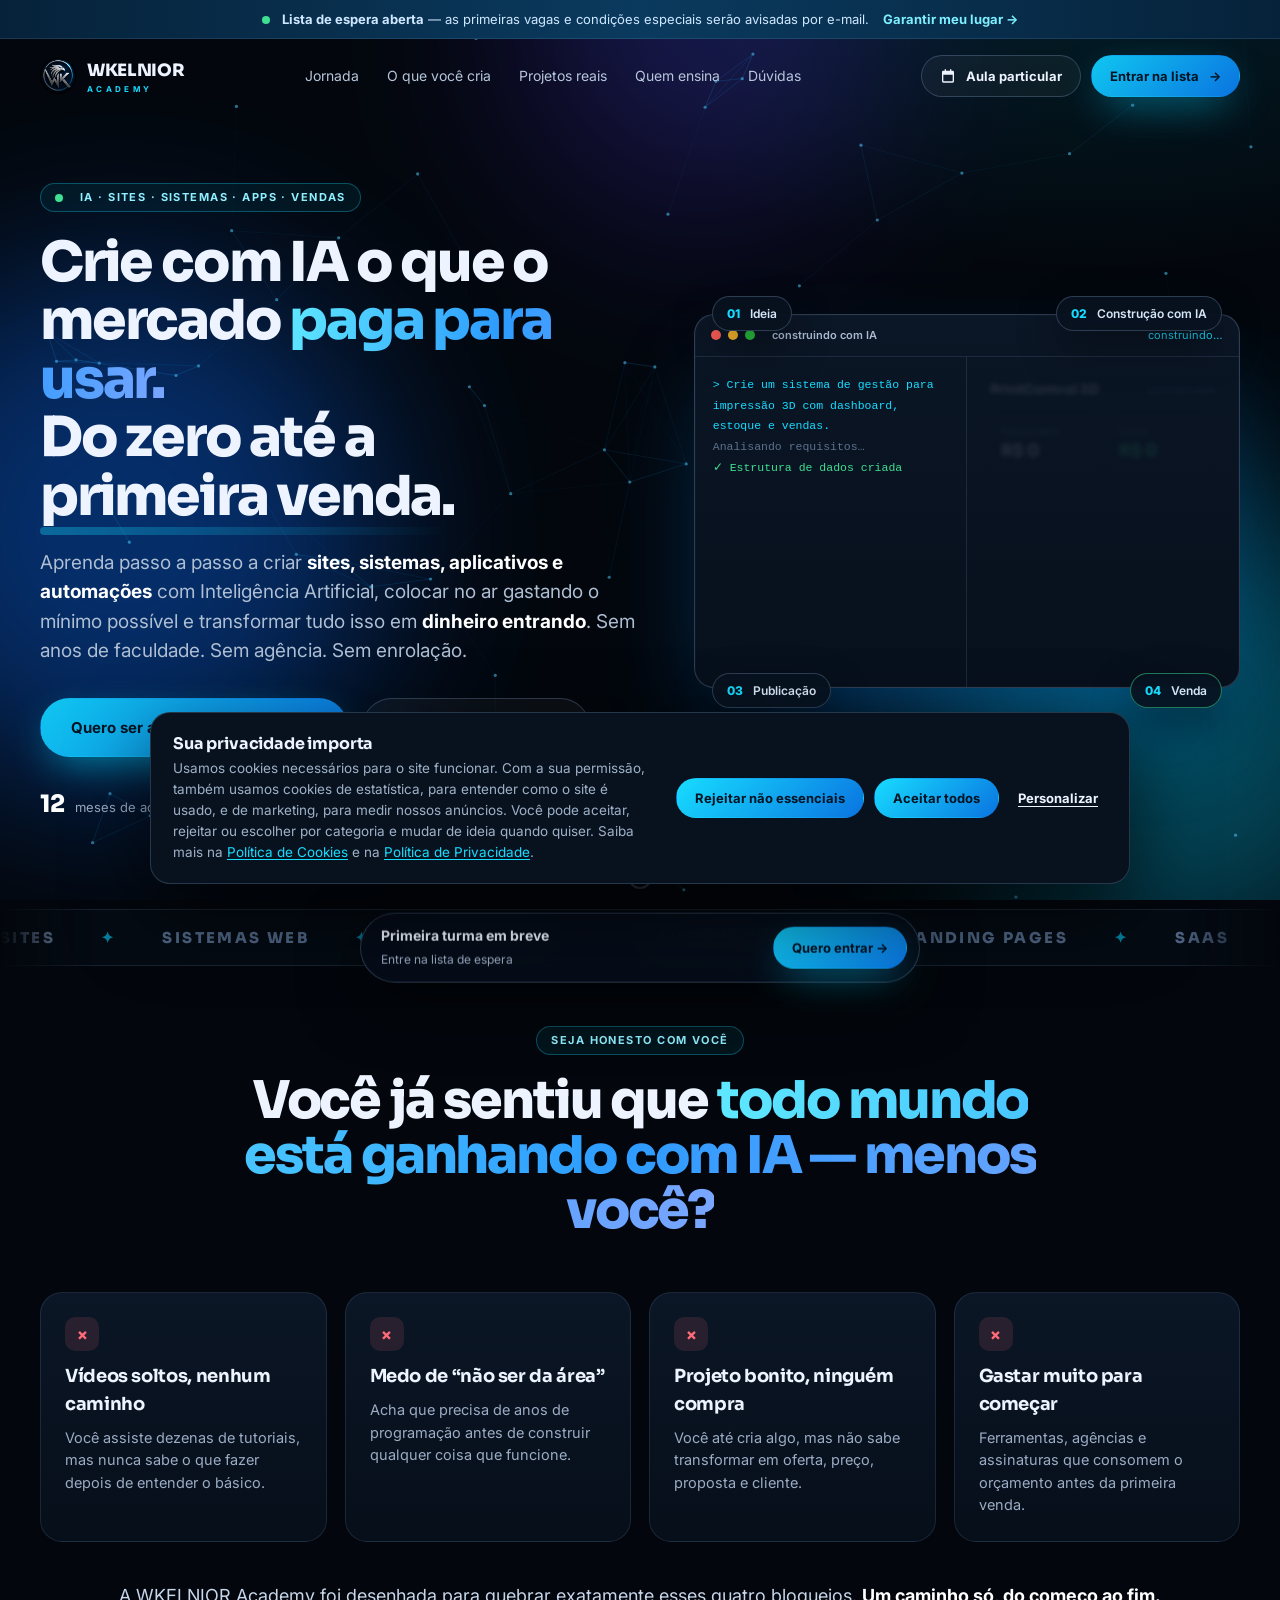
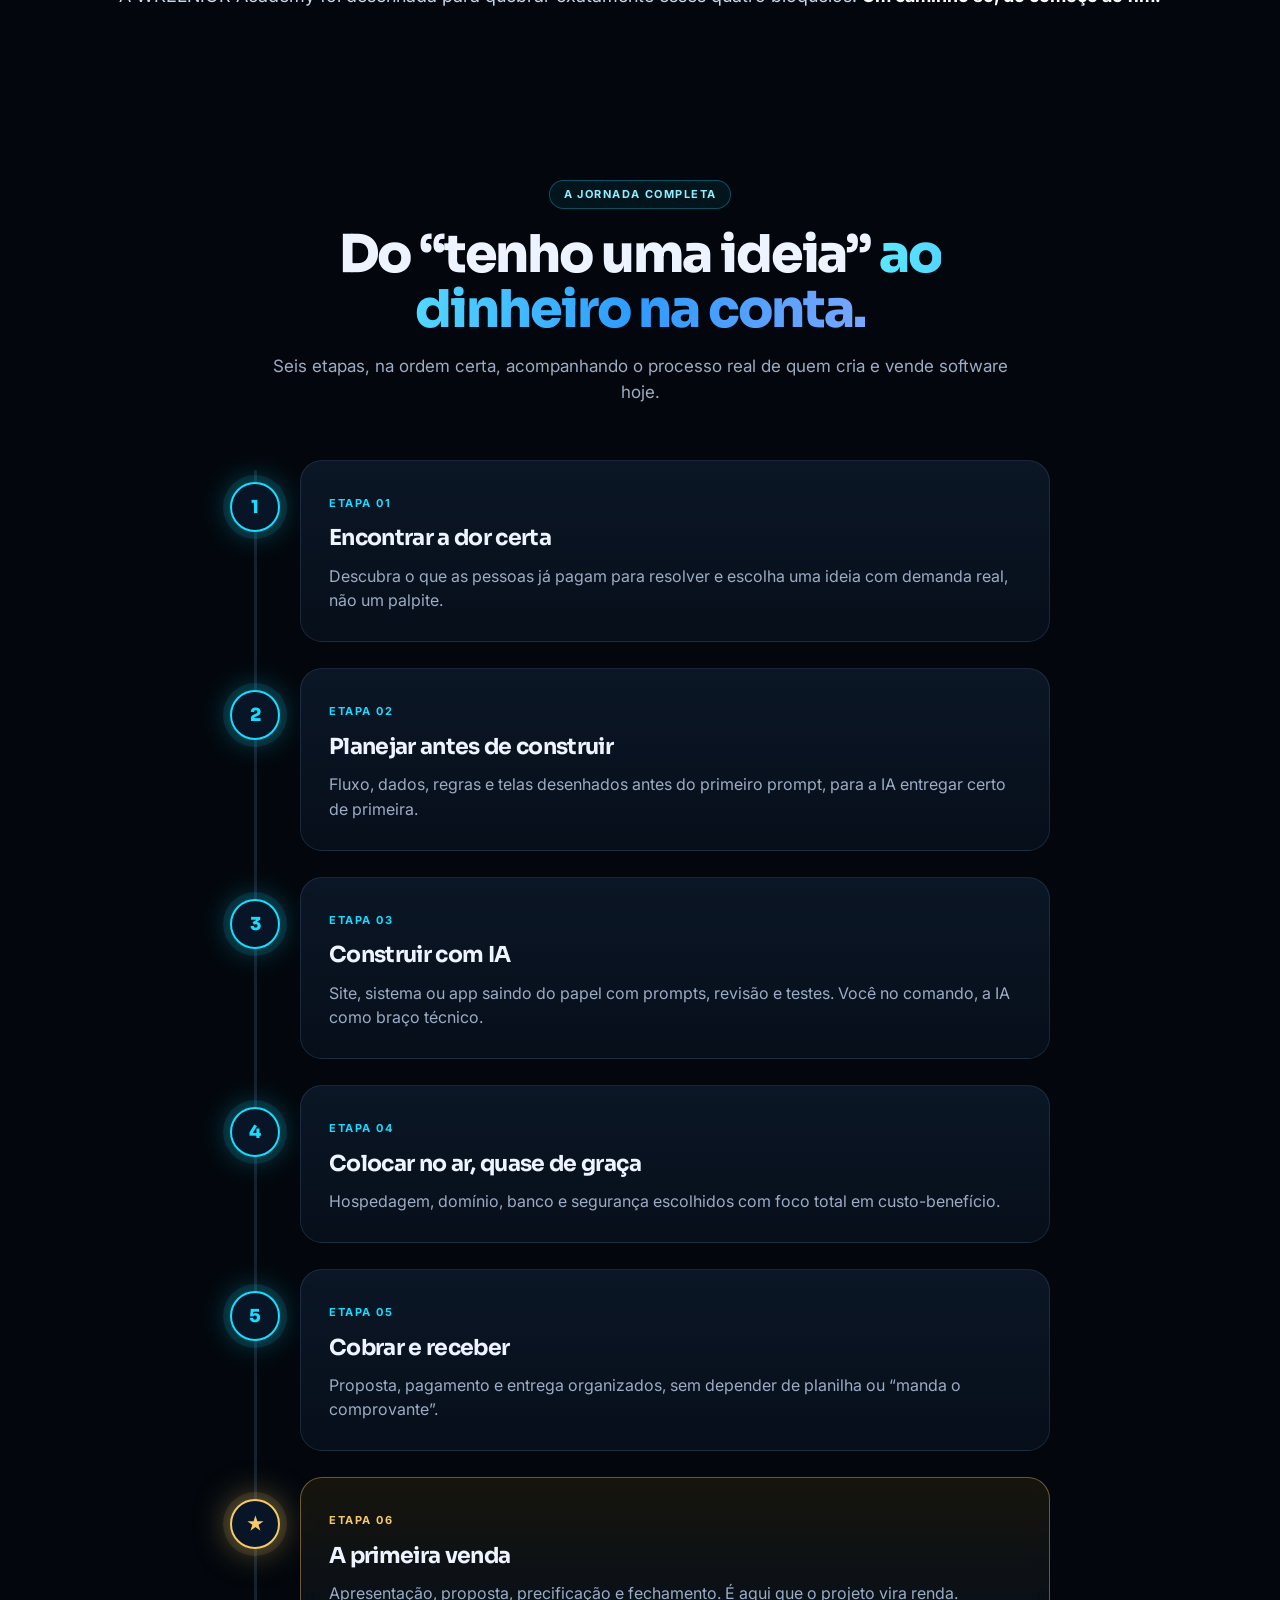
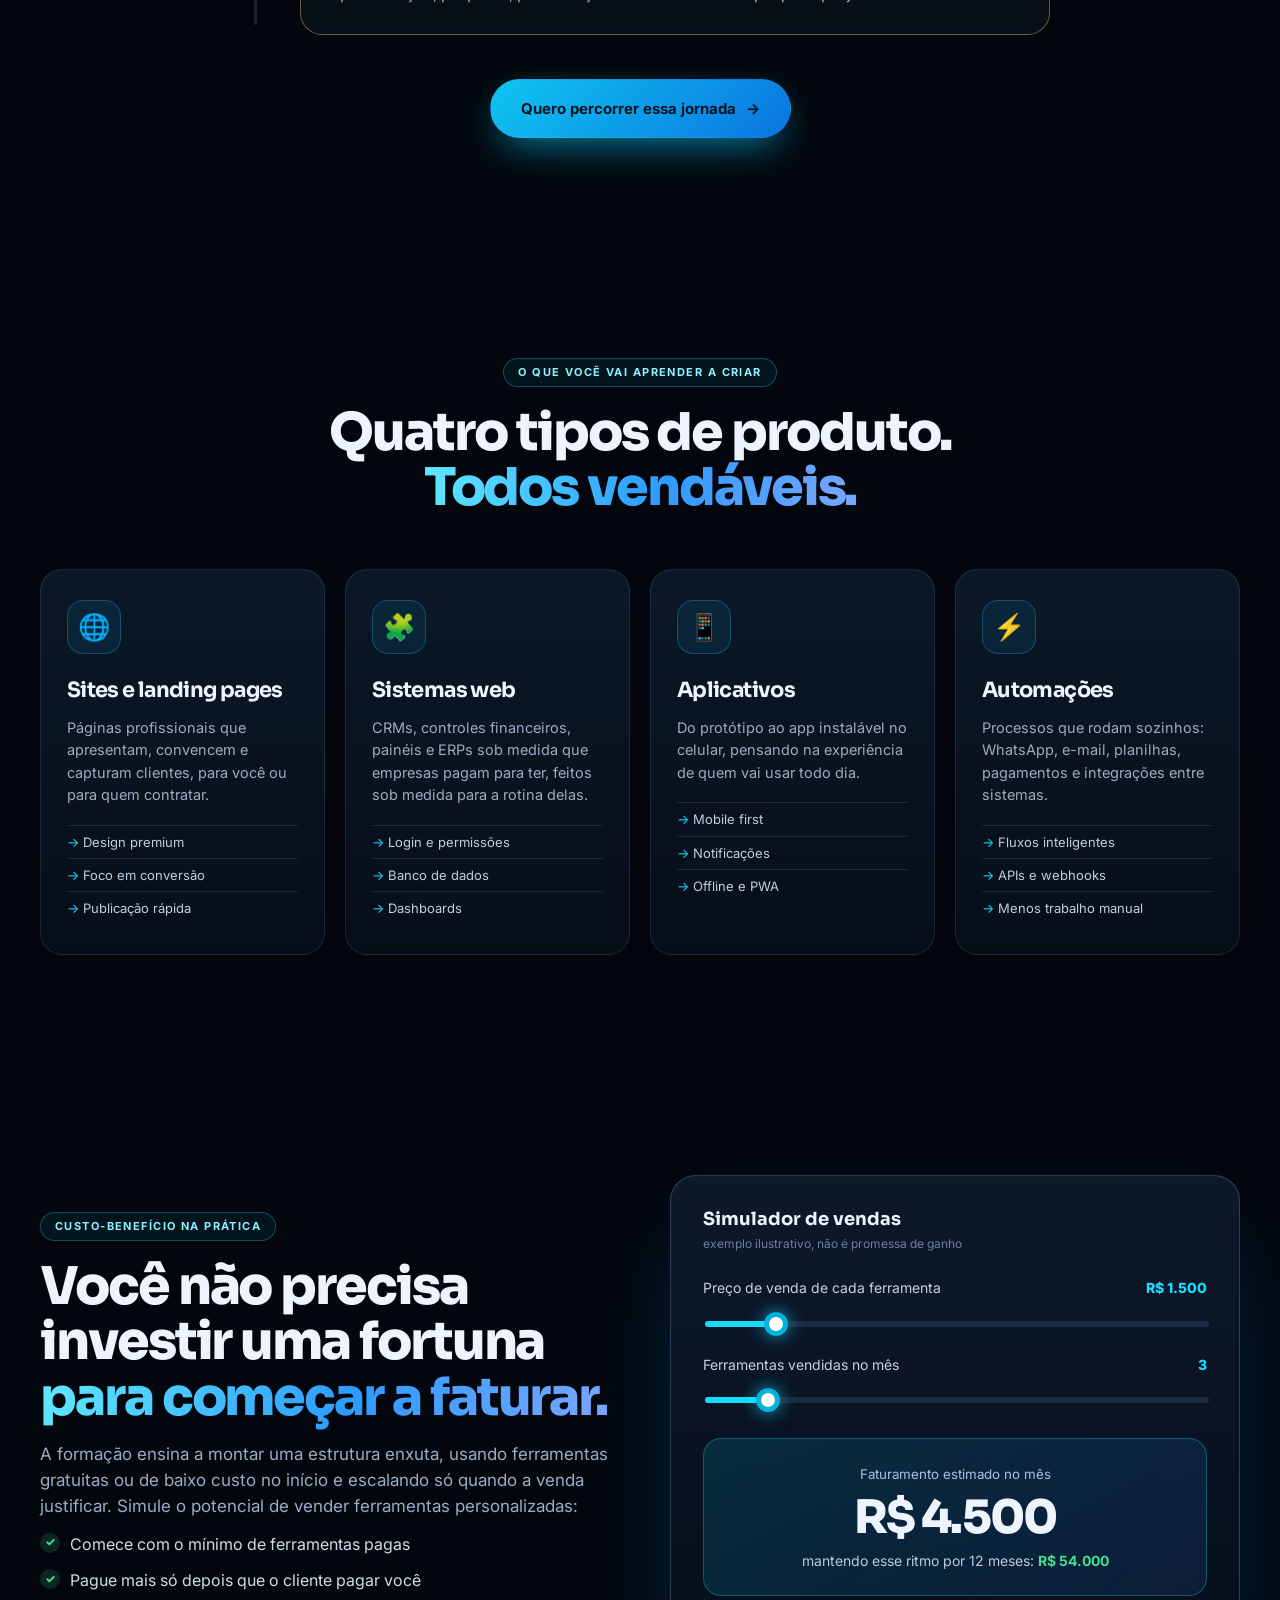
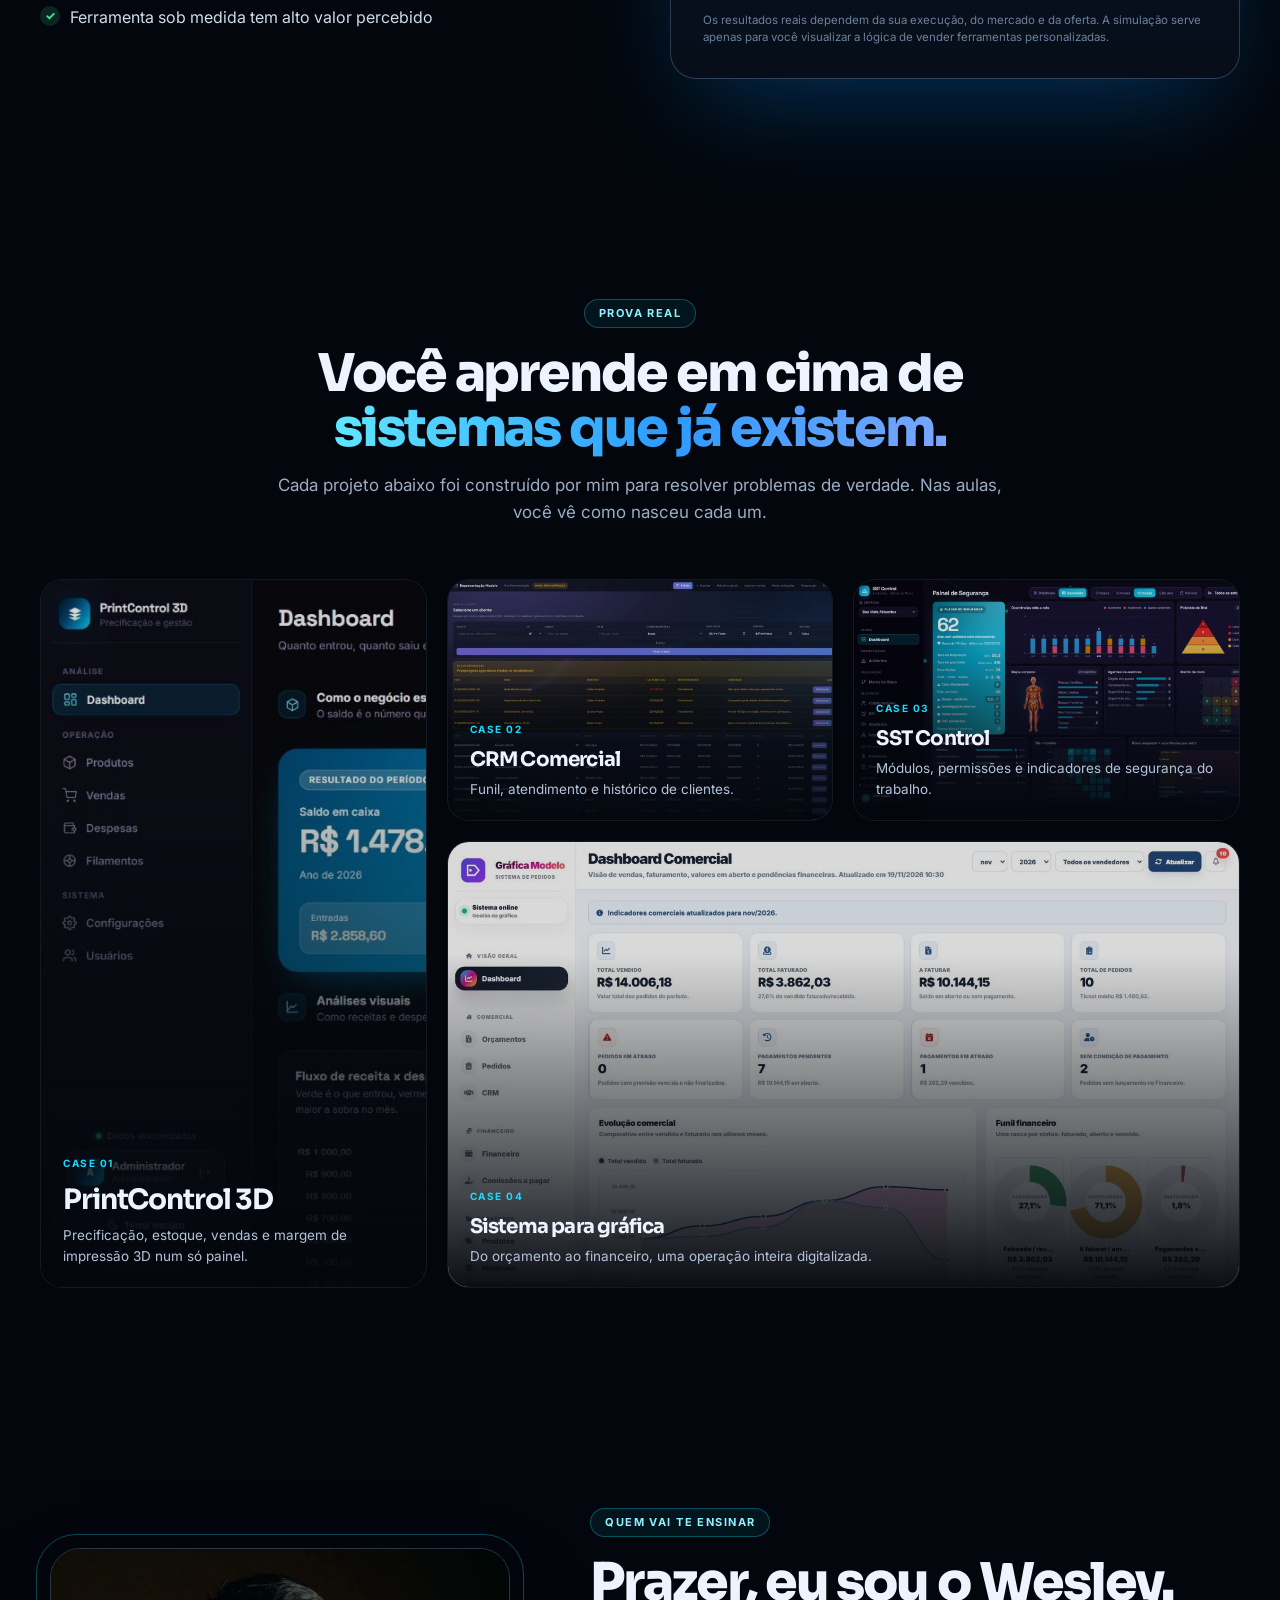
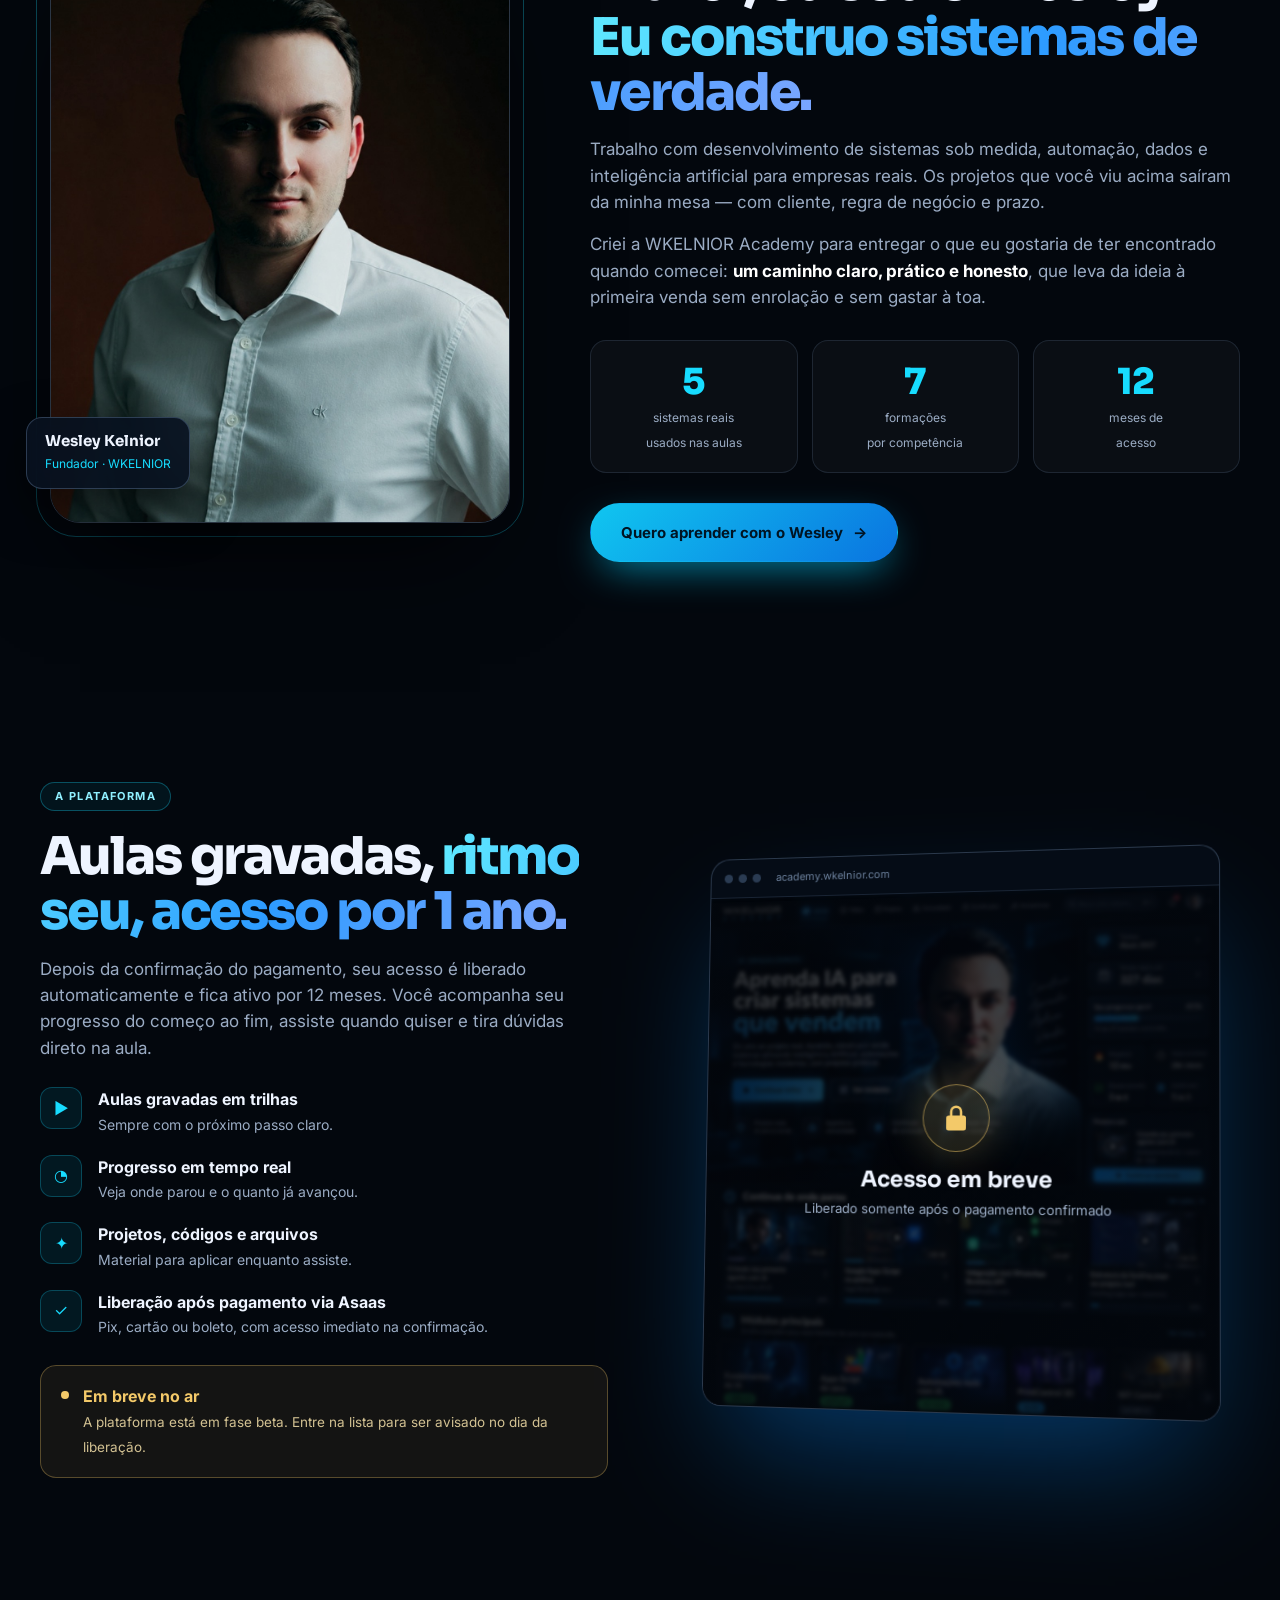
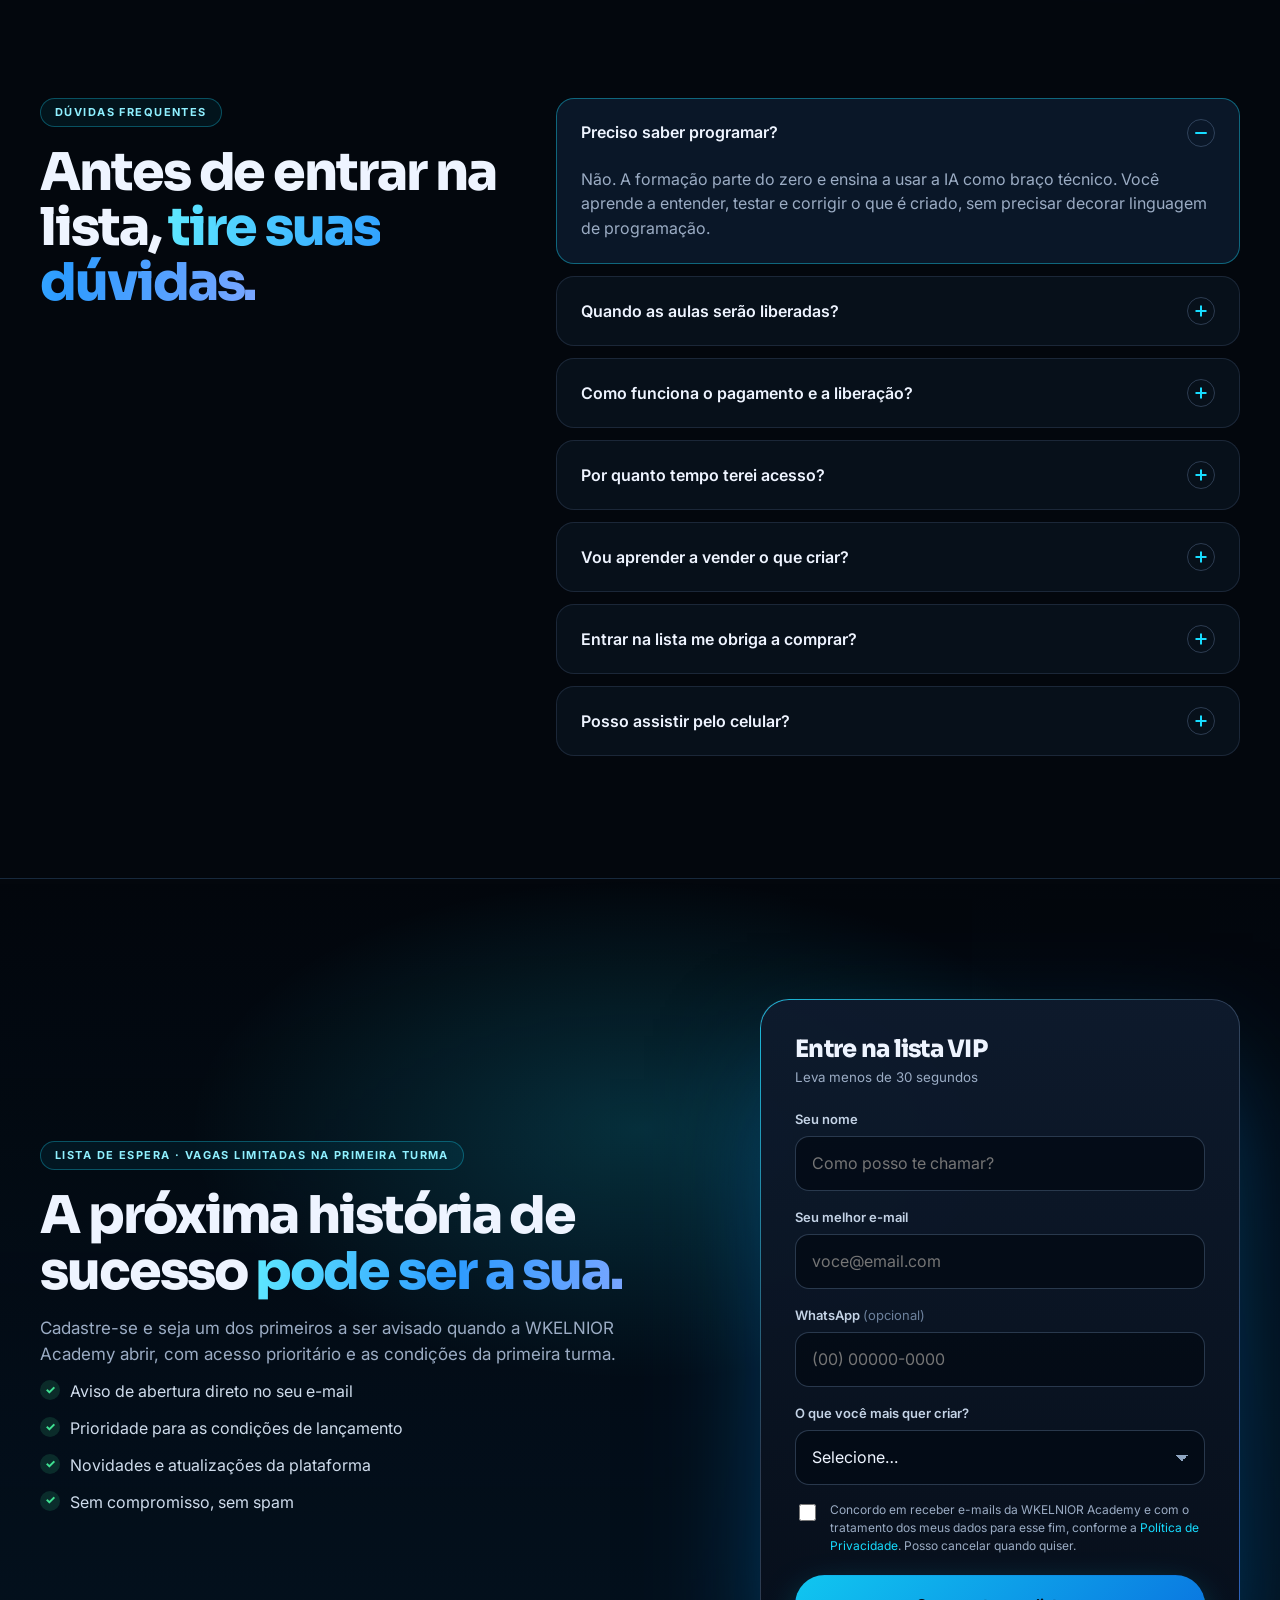
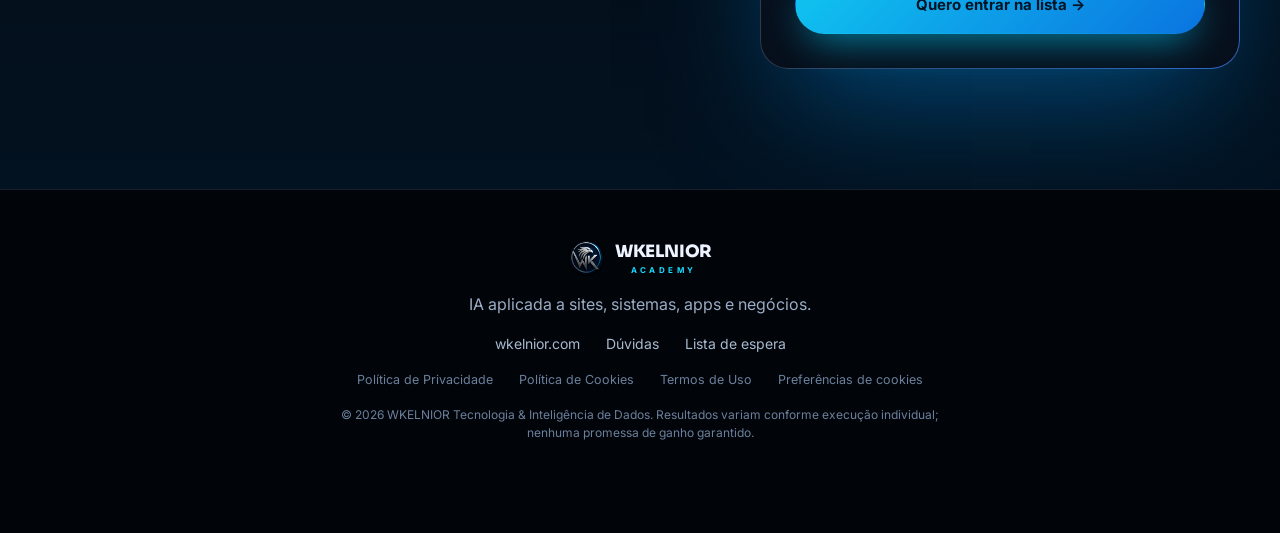
==== commit 12b3b0b7: "feat(landing): consentimento de cookies (LGPD) e páginas legais Banner em dois níveis conforme guia " ====
--- a/index.html
+++ b/index.html
@@ -4,298 +4,357 @@
   <meta charset="utf-8">
   <meta name="viewport" content="width=device-width,initial-scale=1">
   <meta name="theme-color" content="#03070d">
-  <title>WKELNIOR Academy — IA para criar sistemas que vendem</title>
-  <meta name="description" content="Aprenda IA, Apps Script, automações, interface, implantação e vendas construindo sistemas reais do zero ao cliente.">
+  <title>WKELNIOR Academy — Crie sites, sistemas e apps com IA até a primeira venda</title>
+  <meta name="description" content="Aprenda a criar sites, sistemas, apps e automações com Inteligência Artificial, do zero até a primeira venda, com o melhor custo-benefício. Entre na lista de espera da WKELNIOR Academy.">
+  <link rel="icon" href="assets/img/wk-logo.png" type="image/png">
+  <link rel="canonical" href="https://wkelnior.com/">
+  <meta property="og:type" content="website">
+  <meta property="og:title" content="WKELNIOR Academy — Do zero à primeira venda com IA">
+  <meta property="og:description" content="Sites, sistemas, apps e automações criados com IA. Entre na lista de espera e seja avisado quando as aulas abrirem.">
+  <meta property="og:image" content="assets/img/wesley-portrait.jpg">
+  <meta name="twitter:card" content="summary_large_image">
   <link rel="preconnect" href="https://fonts.googleapis.com">
   <link rel="preconnect" href="https://fonts.gstatic.com" crossorigin>
-  <link href="https://fonts.googleapis.com/css2?family=Inter:wght@400;500;600;700;800&family=Sora:wght@500;600;700;800&display=swap" rel="stylesheet">
-  <link rel="stylesheet" href="assets/css/style.css">
-<link rel="stylesheet" href="assets/css/consent.css">
+  <link href="https://fonts.googleapis.com/css2?family=Inter:wght@400;500;600;700&family=Sora:wght@500;600;700;800&display=swap" rel="stylesheet">
+  <link rel="stylesheet" href="assets/css/landing.css">
+  <link rel="stylesheet" href="assets/css/consent.css">
+  <script type="application/ld+json">
+  {"@context":"https://schema.org","@type":"Course","name":"WKELNIOR Academy","description":"Formação em criação de sites, sistemas, apps e automações com IA, do zero até a primeira venda.","provider":{"@type":"Organization","name":"WKELNIOR Tecnologia & Inteligência de Dados","url":"https://wkelnior.com/"}}
+  </script>
 </head>
-<body class="sales-page">
-  <div class="sales-noise"></div>
-  <header class="sales-header">
-    <div class="container sales-nav">
-      <a class="academy-brand" href="#top" aria-label="WKELNIOR Academy">
-        <img src="assets/img/wk-logo.png" alt="">
-        <span>WKELNIOR<small>ACADEMY</small></span>
-      </a>
-      <nav class="sales-links" aria-label="Navegação principal">
-        <a href="#diferenca">Por que é diferente</a>
-        <a href="#metodo">Método</a>
-        <a href="#formacoes">Formações</a>
-        <a href="#projetos">Projetos reais</a>
-        <a href="#faq">FAQ</a>
-      </nav>
-      <div class="sales-nav-actions">
-        <a class="sales-login" href="area-aluno.html">Área do aluno</a>
-        <a class="sales-btn sales-btn-primary sales-btn-sm" href="#oferta">Conhecer a formação</a>
-      </div>
-    </div>
-  </header>
-
-  <main id="top">
-    <section class="sales-hero">
-      <div class="sales-hero-glow"></div>
-      <div class="container sales-hero-grid">
-        <div class="sales-hero-copy">
-          <div class="sales-kicker"><span></span> FORMAÇÃO COMPLETA · IA + SISTEMAS + VENDAS</div>
-          <h1>Aprenda IA para criar <em>sistemas que vendem.</em></h1>
-          <p class="sales-lead">Você não precisa passar anos estudando programação tradicional para começar a construir. Precisa aprender a transformar um problema real em processo, usar IA como braço técnico e entregar um sistema que alguém pague para usar.</p>
-          <div class="sales-hero-ctas">
-            <a class="sales-btn sales-btn-primary sales-btn-lg" href="#formacoes">Ver a trilha completa <span>→</span></a>
-            <a class="sales-btn sales-btn-ghost sales-btn-lg" href="area-aluno.html">▶ Ver plataforma por dentro</a>
-          </div>
-          <div class="sales-trust-row">
-            <div><b>12 meses</b><span>de acesso</span></div>
-            <i></i>
-            <div><b>Projetos reais</b><span>construídos por mim</span></div>
-            <i></i>
-            <div><b>Do zero à venda</b><span>técnico + comercial</span></div>
+<body>
+<div class="progress" id="progress"></div>
+<canvas id="net" aria-hidden="true"></canvas>
+<div class="aurora" aria-hidden="true"><i></i><i></i><i></i></div>
+
+<div class="topbar">
+  <span class="live-dot"></span>
+  <b>Lista de espera aberta</b> — as primeiras vagas e condições especiais serão avisadas por e-mail.
+  <a href="#lista" data-cta="topbar">Garantir meu lugar →</a>
+</div>
+
+<header class="header" id="header">
+  <div class="wrap nav">
+    <a class="brand" href="#top" aria-label="WKELNIOR Academy">
+      <img src="assets/img/wk-logo.png" alt="" width="36" height="36">
+      <span>WKELNIOR<small>ACADEMY</small></span>
+    </a>
+    <nav class="links" aria-label="Principal">
+      <a href="#jornada">Jornada</a>
+      <a href="#construir">O que você cria</a>
+      <a href="#projetos">Projetos reais</a>
+      <a href="#wesley">Quem ensina</a>
+      <a href="#faq">Dúvidas</a>
+    </nav>
+    <div class="nav-actions">
+      <button class="btn btn-ghost btn-sm" type="button" id="openLesson"><svg viewBox="0 0 24 24" width="16" height="16" aria-hidden="true"><path fill="currentColor" d="M7 2v2H5a2 2 0 0 0-2 2v14a2 2 0 0 0 2 2h14a2 2 0 0 0 2-2V6a2 2 0 0 0-2-2h-2V2h-2v2H9V2zm12 8v10H5V10z"/></svg><span>Aula particular</span></button>
+      <a class="btn btn-primary btn-sm magnetic" href="#lista" data-cta="header">Entrar na lista <span>→</span></a>
+    </div>
+  </div>
+</header>
+
+<main id="top">
+<!-- ============ HERO ============ -->
+<section class="hero">
+  <div class="wrap hero-grid">
+    <div class="hero-copy">
+      <div class="chip reveal"><span class="live-dot"></span> IA · SITES · SISTEMAS · APPS · VENDAS</div>
+      <h1 class="reveal d1">Crie com IA o que o mercado <span class="grad">paga para usar.</span><br>Do zero até a <span class="underline">primeira venda.</span></h1>
+      <p class="lead reveal d2">Aprenda passo a passo a criar <b>sites, sistemas, aplicativos e automações</b> com Inteligência Artificial, colocar no ar gastando o mínimo possível e transformar tudo isso em <b>dinheiro entrando</b>. Sem anos de faculdade. Sem agência. Sem enrolação.</p>
+      <div class="hero-ctas reveal d3">
+        <a class="btn btn-primary btn-lg magnetic pulse" href="#lista" data-cta="hero">Quero ser avisado da abertura <span>→</span></a>
+        <a class="btn btn-ghost btn-lg" href="#jornada" data-cta="hero-video"><svg viewBox="0 0 24 24" width="18" height="18"><path fill="currentColor" d="M8 5v14l11-7z"/></svg> Ver como funciona</a>
+      </div>
+      <ul class="hero-trust reveal d4">
+        <li><b data-count="12">0</b> meses de acesso</li>
+        <li><b data-count="7">0</b> formações por competência</li>
+        <li><b data-count="5">0</b> sistemas reais nas aulas</li>
+      </ul>
+    </div>
+
+    <div class="hero-stage reveal d2" aria-label="Demonstração animada: do prompt à primeira venda">
+      <div class="build" id="build">
+        <div class="build-bar"><i></i><i></i><i></i><span>construindo com IA</span><em id="buildStatus">pensando…</em></div>
+        <div class="build-body">
+          <div class="build-term" id="buildTerm"></div>
+          <div class="build-app" id="buildApp">
+            <div class="app-head"><b>PrintControl 3D</b><span>dashboard</span></div>
+            <div class="app-kpis">
+              <div><small>Faturamento</small><strong id="kpi1">R$ 0</strong></div>
+              <div><small>Lucro</small><strong id="kpi2" class="pos">R$ 0</strong></div>
+            </div>
+            <svg class="app-chart" viewBox="0 0 300 80" preserveAspectRatio="none"><defs><linearGradient id="g" x1="0" x2="0" y1="0" y2="1"><stop offset="0" stop-color="#0bdbff" stop-opacity=".45"/><stop offset="1" stop-color="#0bdbff" stop-opacity="0"/></linearGradient></defs><path id="chartFill" d="M0 80 L0 60 C40 50 60 66 100 44 S170 36 210 22 S270 14 300 6 L300 80Z" fill="url(#g)"/><path id="chartLine" d="M0 60 C40 50 60 66 100 44 S170 36 210 22 S270 14 300 6" fill="none" stroke="#0bdbff" stroke-width="2.4"/></svg>
           </div>
         </div>
-
-        <div class="sales-hero-stage" aria-label="Prévia da WKELNIOR Academy">
-          <div class="hero-portrait-card">
-            <img src="assets/img/wesley-portrait.jpg" alt="Wesley Kelnior">
-            <div class="portrait-gradient"></div>
-            <div class="portrait-caption"><span>WESLEY KELNIOR</span><b>Construir · Aplicar · Vender</b></div>
-          </div>
-          <div class="hero-ui-card hero-ui-platform">
-            <div class="fake-browser-top"><i></i><i></i><i></i><span>WKELNIOR Academy</span></div>
-            <img src="assets/img/reference-dashboard.png" alt="Prévia da área do aluno">
-          </div>
-          <div class="hero-floating-tag tag-one"><span>01</span><b>Problema</b><small>entenda a dor real</small></div>
-          <div class="hero-floating-tag tag-two"><span>02</span><b>Sistema</b><small>construa com IA</small></div>
-          <div class="hero-floating-tag tag-three"><span>03</span><b>Venda</b><small>apresente valor</small></div>
-        </div>
-      </div>
-      <div class="container sales-proof-line">
-        <span>PROJETOS USADOS NAS AULAS</span>
-        <b>PrintControl 3D</b><i></i><b>SST Control</b><i></i><b>CRM Comercial</b><i></i><b>Controle de Frota</b><i></i><b>Sistemas para Gráfica</b>
-      </div>
-    </section>
-
-    <section class="sales-section contrast-section" id="diferenca">
-      <div class="container">
-        <div class="sales-section-head centered">
-          <div class="sales-kicker"><span></span> NÃO É MAIS UM CURSO DE PROMPT</div>
-          <h2>Você não precisa aprender IA como quem vai virar pesquisador.<br><em>Precisa aprender a usá-la para construir.</em></h2>
-          <p>A diferença está no ponto de partida. A ferramenta vem depois do problema, da regra e do que o cliente realmente precisa.</p>
-        </div>
-        <div class="compare-grid">
-          <article class="compare-card muted-card">
-            <div class="compare-label">O caminho que trava muita gente</div>
-            <div class="compare-code">prompt_final_v27.txt</div>
-            <ul>
-              <li><span>×</span> Prompt solto sem contexto de negócio</li>
-              <li><span>×</span> Código copiado sem entender arquitetura</li>
-              <li><span>×</span> Projeto genérico que nunca vira produto</li>
-              <li><span>×</span> Foco só em ferramenta e sintaxe</li>
-              <li><span>×</span> Nenhuma ponte entre construir e vender</li>
-            </ul>
-            <div class="compare-result bad">Ferramenta primeiro. Resultado depois.</div>
-          </article>
-          <article class="compare-card academy-card">
-            <div class="compare-label blue">Método WKELNIOR</div>
-            <div class="compare-metric"><small>CLIENTE PRECISA</small><strong>automatizar orçamento</strong><span>↓</span></div>
-            <ul>
-              <li><span>✓</span> Problema real antes do prompt</li>
-              <li><span>✓</span> Processo e regras antes da interface</li>
-              <li><span>✓</span> IA usada como braço técnico</li>
-              <li><span>✓</span> Projeto real antes de teoria vazia</li>
-              <li><span>✓</span> Construção, apresentação e venda</li>
-            </ul>
-            <div class="compare-result good">Problema primeiro. Sistema depois.</div>
-          </article>
-        </div>
-      </div>
-    </section>
-
-    <section class="sales-section method-section" id="metodo">
-      <div class="container">
-        <div class="sales-section-head split">
-          <div>
-            <div class="sales-kicker"><span></span> MÉTODO WKELNIOR</div>
-            <h2>Do “tenho uma ideia” ao<br><em>“eu construí e vendi”.</em></h2>
-          </div>
-          <p>O conteúdo segue o mesmo raciocínio usado em projetos reais: descobrir a dor, transformar rotina em regra, usar IA para executar e transformar a entrega em algo profissional.</p>
-        </div>
-        <div class="method-grid-5">
-          <article><span>01</span><div class="method-icon">◎</div><h3>Problema antes do código.</h3><p>Aprenda a ouvir, identificar gargalos e separar sintoma de problema.</p></article>
-          <article><span>02</span><div class="method-icon">⌘</div><h3>Processo antes da tela.</h3><p>Fluxo, dados, permissões e regras antes de começar a montar interface.</p></article>
-          <article><span>03</span><div class="method-icon">✦</div><h3>IA como braço técnico.</h3><p>Contexto, prompts, arquitetura, revisão, testes e evolução sem copiar no escuro.</p></article>
-          <article><span>04</span><div class="method-icon">▣</div><h3>Sistema antes do hype.</h3><p>Banco, login, automações, UI, deploy, segurança e experiência do usuário.</p></article>
-          <article><span>05</span><div class="method-icon">↗</div><h3>Venda junto da construção.</h3><p>Qualificação, demonstração, proposta, precificação, entrega e pós-venda.</p></article>
-        </div>
-      </div>
-    </section>
-
-    <section class="sales-section paths-section" id="formacoes">
-      <div class="container">
-        <div class="sales-section-head split align-end">
-          <div>
-            <div class="sales-kicker"><span></span> 7 FORMAÇÕES · UM CAMINHO</div>
-            <h2>Seu mapa do primeiro sistema<br><em>ao primeiro cliente.</em></h2>
-          </div>
-          <p>Em vez de jogar você em um catálogo sem ordem, a Academy organiza o aprendizado por competências. Você sempre sabe onde está e qual é o próximo passo.</p>
-        </div>
-
-        <div class="path-list">
-          <article class="path-item"><div class="path-number">01</div><div class="path-main"><span>FUNDAMENTOS</span><h3>IA para construir, não só conversar</h3><p>Contexto, raciocínio, escopo, arquitetura e como transformar uma ideia em instrução executável.</p></div><div class="path-outcome"><small>VOCÊ SAI COM</small><b>Seu primeiro projeto estruturado</b></div><a href="area-aluno.html">Ver formação →</a></article>
-          <article class="path-item"><div class="path-number">02</div><div class="path-main"><span>GOOGLE APPS SCRIPT</span><h3>Apps Script + IA do zero</h3><p>Planilhas como banco, backend, HTML, APIs e automações conectadas ao ecossistema Google.</p></div><div class="path-outcome"><small>VOCÊ SAI COM</small><b>Um sistema web funcionando</b></div><a href="area-aluno.html">Ver formação →</a></article>
-          <article class="path-item"><div class="path-number">03</div><div class="path-main"><span>ARQUITETURA</span><h3>Banco, login e regras de negócio</h3><p>D1, autenticação, permissões, usuários, segurança e estrutura de dados para projetos reais.</p></div><div class="path-outcome"><small>VOCÊ SAI COM</small><b>Projeto preparado para cliente</b></div><a href="area-aluno.html">Ver formação →</a></article>
-          <article class="path-item"><div class="path-number">04</div><div class="path-main"><span>UI / UX</span><h3>Interface premium e experiência</h3><p>Como sair da aparência de planilha e criar uma experiência que pareça software profissional.</p></div><div class="path-outcome"><small>VOCÊ SAI COM</small><b>Sistema com cara de produto</b></div><a href="area-aluno.html">Ver formação →</a></article>
-          <article class="path-item"><div class="path-number">05</div><div class="path-main"><span>AUTOMAÇÕES</span><h3>Integrações e processos reais</h3><p>WhatsApp, e-mail, APIs, Cloudflare, webhooks e fluxos que eliminam trabalho manual.</p></div><div class="path-outcome"><small>VOCÊ SAI COM</small><b>Automação de ponta a ponta</b></div><a href="area-aluno.html">Ver formação →</a></article>
-          <article class="path-item"><div class="path-number">06</div><div class="path-main"><span>PROJETOS REAIS</span><h3>Da arquitetura ao deploy</h3><p>Acompanhe projetos completos e entenda decisões que não aparecem em tutorial isolado.</p></div><div class="path-outcome"><small>VOCÊ SAI COM</small><b>Portfólio e repertório técnico</b></div><a href="area-aluno.html">Ver formação →</a></article>
-          <article class="path-item"><div class="path-number">07</div><div class="path-main"><span>NEGÓCIOS</span><h3>Venda, atendimento e posicionamento</h3><p>Como encontrar oportunidades, conduzir reunião, demonstrar valor, precificar e fechar.</p></div><div class="path-outcome"><small>VOCÊ SAI COM</small><b>Processo comercial aplicável</b></div><a href="area-aluno.html">Ver formação →</a></article>
-        </div>
-      </div>
-    </section>
-
-    <section class="sales-section real-projects" id="projetos">
-      <div class="container">
-        <div class="sales-section-head centered compact-head">
-          <div class="sales-kicker"><span></span> CASOS REAIS ANTES DE EXERCÍCIO GENÉRICO</div>
-          <h2>Você aprende olhando para<br><em>sistemas que existem.</em></h2>
-          <p>Os projetos originais da WKELNIOR viram matéria-prima das aulas. Você entende o porquê das decisões, não só o resultado final.</p>
-        </div>
-        <div class="project-mosaic">
-          <article class="project-feature"><img src="assets/img/printcontrol-dashboard.jpg" alt="PrintControl 3D"><div class="project-overlay"><span>CASE 01 · PRECIFICAÇÃO E GESTÃO 3D</span><h3>PrintControl 3D</h3><p>Custo, estoque, vendas, despesas, margem e dashboards — transformados em um sistema completo.</p><div><b>Cálculo</b><b>Banco</b><b>UI</b><b>Venda</b></div></div></article>
-          <article class="project-small"><img src="assets/img/sst-dashboard.jpg" alt="SST Control"><div><span>CASE 02</span><h3>SST Control</h3><p>Múltiplos módulos, permissões e indicadores.</p></div></article>
-          <article class="project-small"><img src="assets/img/crm-clientes.jpg" alt="CRM Comercial"><div><span>CASE 03</span><h3>CRM Comercial</h3><p>Funil, atendimento, histórico e gestão.</p></div></article>
-          <article class="project-wide"><img src="assets/img/grafica-dashboard.jpg" alt="Sistema para Gráfica"><div><span>CASE 04 · OPERAÇÃO REAL</span><h3>Do orçamento ao financeiro.</h3><p>Como transformar uma operação manual em fluxo, dados e automação.</p></div></article>
-        </div>
-      </div>
-    </section>
-
-    <section class="sales-section platform-section">
-      <div class="container platform-sales-grid">
-        <div class="platform-copy">
-          <div class="sales-kicker"><span></span> ACADEMY POR DENTRO</div>
-          <h2>Não é uma pasta de vídeos.<br><em>É uma plataforma de formação.</em></h2>
-          <p>Você entra e sabe exatamente o que assistir, onde parou e o que ainda está bloqueado ou liberado para sua turma.</p>
-          <div class="platform-points">
-            <div><span>✓</span><p><b>Trilhas por turma</b><small>Conteúdos e bônus diferentes por lançamento.</small></p></div>
-            <div><span>✓</span><p><b>Progresso real</b><small>Aulas assistidas, módulos concluídos e próximos passos.</small></p></div>
-            <div><span>✓</span><p><b>Dúvidas dentro da aula</b><small>Pergunte exatamente onde a dúvida aconteceu.</small></p></div>
-            <div><span>✓</span><p><b>Materiais e projetos</b><small>Arquivos, códigos, templates e recursos para aplicar.</small></p></div>
-          </div>
-          <a class="sales-btn sales-btn-ghost sales-btn-lg" href="area-aluno.html">Explorar demonstração da plataforma →</a>
-        </div>
-        <div class="platform-window">
-          <div class="platform-window-bar"><i></i><i></i><i></i><span>app.wkelnior.academy</span></div>
-          <img src="assets/img/reference-dashboard.png" alt="Dashboard da plataforma WKELNIOR Academy">
-          <div class="platform-badge badge-progress"><small>PROGRESSO GERAL</small><strong>41%</strong><span><i style="width:41%"></i></span></div>
-          <div class="platform-badge badge-access"><small>ACESSO RESTANTE</small><strong>327 dias</strong></div>
-        </div>
-      </div>
-    </section>
-
-    <section class="sales-section proof-section">
-      <div class="container">
-        <div class="sales-section-head split">
-          <div>
-            <div class="sales-kicker"><span></span> PROVA PELO QUE JÁ FOI CONSTRUÍDO</div>
-            <h2>Antes de ensinar, eu precisei<br><em>fazer funcionar no mundo real.</em></h2>
-          </div>
-          <p>A autoridade aqui não depende de prometer atalhos. Ela vem de projetos, telas, processos, integrações e decisões que já foram colocadas em produção.</p>
-        </div>
-        <div class="proof-showcase">
-          <div class="proof-person"><img src="assets/img/wesley-portrait.jpg" alt="Wesley Kelnior"><div><span>INSTRUTOR</span><h3>Wesley Kelnior</h3><p>Desenvolvimento de sistemas sob medida, automação, Google Apps Script, Cloudflare, bancos de dados e BI aplicados a problemas reais de empresas.</p></div></div>
-          <div class="proof-stat"><strong>01</strong><b>Problema real</b><p>A aula começa entendendo o que precisa ser resolvido.</p></div>
-          <div class="proof-stat"><strong>02</strong><b>Construção real</b><p>Arquitetura, lógica, tela, banco, integração e deploy.</p></div>
-          <div class="proof-stat"><strong>03</strong><b>Venda real</b><p>Como transformar a entrega em proposta e valor percebido.</p></div>
-        </div>
-      </div>
-    </section>
-
-    <section class="sales-section offer-section" id="oferta">
-      <div class="container offer-wrap">
-        <div class="offer-copy">
-          <div class="sales-kicker"><span></span> FORMAÇÃO COMPLETA</div>
-          <h2>WKELNIOR<br><em>Academy</em></h2>
-          <p>Um ecossistema para você aprender a construir, colocar no ar e vender sistemas usando IA como acelerador.</p>
-          <div class="offer-includes">
-            <span>✓ 7 formações por competência</span>
-            <span>✓ Projetos completos e estudos de caso</span>
-            <span>✓ Aulas + códigos + arquivos</span>
-            <span>✓ Dúvidas dentro das aulas</span>
-            <span>✓ Conteúdos exclusivos por turma</span>
-            <span>✓ Acesso por 12 meses</span>
-          </div>
-        </div>
-        <div class="offer-card">
-          <span class="offer-chip">FORMAÇÃO PRINCIPAL</span>
-          <h3>Do primeiro projeto<br>ao primeiro cliente.</h3>
-          <p>Acesso completo à trilha principal durante 12 meses.</p>
-          <div class="offer-price-placeholder">
-            <small>VALOR DE LANÇAMENTO</small>
-            <strong>Em breve</strong>
-            <span>Entre na lista para receber as condições da primeira turma.</span>
-          </div>
-          <a class="sales-btn sales-btn-primary sales-btn-lg full" href="#lista">Quero entrar na lista <span>→</span></a>
-          <div class="offer-safe"><span>◈ Acesso seguro</span><span>◷ 12 meses</span><span>✓ Garantia conforme oferta</span></div>
-        </div>
-      </div>
-    </section>
-
-    <section class="sales-section entry-section">
-      <div class="container entry-card">
-        <div>
-          <div class="sales-kicker"><span></span> PORTA DE ENTRADA</div>
-          <h2>Quer começar menor antes da formação completa?</h2>
-          <p>A ideia é disponibilizar workshops e módulos avulsos para quem quer conhecer o método antes de entrar no ecossistema completo.</p>
-        </div>
-        <div class="entry-options">
-          <div><span>WORKSHOP</span><b>Seu primeiro sistema com IA</b><small>Da ideia até uma aplicação simples funcionando.</small></div>
-          <div><span>MINIFORMAÇÃO</span><b>Apps Script + IA do zero</b><small>Uma trilha curta para validar sua primeira construção.</small></div>
-        </div>
-      </div>
-    </section>
-
-    <section class="sales-section faq-section" id="faq">
-      <div class="container faq-grid">
-        <div class="faq-intro">
-          <div class="sales-kicker"><span></span> FAQ</div>
-          <h2>Perguntas que você provavelmente faria antes de entrar.</h2>
-          <p>O objetivo é que você entenda exatamente o que está comprando e para quem a formação faz sentido.</p>
-        </div>
-        <div class="faq-list">
-          <article class="faq-item open"><button type="button"><span>É para quem nunca programou?</span><b>+</b></button><div><p>Sim. A trilha começa pela lógica de construção e pelo uso da IA como apoio. Você vai aprender o necessário para compreender, testar, corrigir e evoluir o que está sendo criado.</p></div></article>
-          <article class="faq-item"><button type="button"><span>Vou aprender só Apps Script?</span><b>+</b></button><div><p>Não. Apps Script é uma das bases práticas, mas a formação também aborda arquitetura, banco, autenticação, Cloudflare, automações, interface, implantação e venda.</p></div></article>
-          <article class="faq-item"><button type="button"><span>O curso ensina a vender os projetos?</span><b>+</b></button><div><p>Sim. A proposta é cobrir o caminho completo: identificação da dor, construção, demonstração, proposta, precificação, fechamento e pós-venda.</p></div></article>
-          <article class="faq-item"><button type="button"><span>Por quanto tempo tenho acesso?</span><b>+</b></button><div><p>O planejamento da formação prevê 12 meses de acesso após a compra. A plataforma mostra o período restante diretamente no painel do aluno.</p></div></article>
-          <article class="faq-item"><button type="button"><span>Consigo assistir pelo celular?</span><b>+</b></button><div><p>Sim. A área do aluno é responsiva e foi pensada para acompanhar aulas, progresso, materiais e dúvidas também pelo celular.</p></div></article>
-          <article class="faq-item"><button type="button"><span>Os módulos podem mudar por turma?</span><b>+</b></button><div><p>Sim. A plataforma foi desenhada para permitir grupos e lançamentos diferentes, com liberação de módulos, bônus e janelas de acesso específicas por turma.</p></div></article>
-        </div>
-      </div>
-    </section>
-
-    <section class="final-cta" id="lista">
-      <div class="container final-cta-inner">
-        <div class="sales-kicker light"><span></span> PRÓXIMO PASSO</div>
-        <h2>Você não precisa aprender tudo sobre IA.<br><em>Precisa aprender a construir algo que alguém queira usar.</em></h2>
-        <p>Entre para a lista da primeira turma da WKELNIOR Academy.</p>
-        <div class="list-form">
-          <input type="email" placeholder="Seu melhor e-mail" aria-label="Seu melhor e-mail">
-          <button type="button" class="sales-btn sales-btn-primary sales-btn-lg">Quero receber o lançamento →</button>
-        </div>
-        <small>Protótipo visual. O formulário ainda não envia dados.</small>
-      </div>
-    </section>
-  </main>
-
-  <footer class="sales-footer">
-    <div class="container">
-      <div class="academy-brand"><img src="assets/img/wk-logo.png" alt=""><span>WKELNIOR<small>ACADEMY</small></span></div>
-      <p>IA aplicada a sistemas, automações e negócios.</p>
-      <div><a href="https://wkelnior.com/">wkelnior.com</a><a href="area-aluno.html">Área do aluno</a><a href="#faq">FAQ</a></div>
-      <div><a href="politica-de-privacidade.html">Privacidade</a><a href="politica-de-cookies.html">Cookies</a><a href="termos-de-uso.html">Termos de uso</a><a href="#" data-cookie-settings>Preferências de cookies</a></div>
-    </div>
-  </footer>
-
-  <script src="assets/js/app.js"></script>
+        <div class="sale-toast" id="saleToast"><span class="ico">💸</span><div><b>Nova venda!</b><small>Sistema sob medida · R$ 1.500,00</small></div></div>
+      </div>
+      <div class="float f1"><span>01</span> Ideia</div>
+      <div class="float f2"><span>02</span> Construção com IA</div>
+      <div class="float f3"><span>03</span> Publicação</div>
+      <div class="float f4"><span>04</span> Venda</div>
+    </div>
+  </div>
+  <a class="scroll-hint" href="#jornada" aria-label="Rolar"><i></i></a>
+</section>
+
+<div class="marquee" aria-hidden="true">
+  <div class="track">
+    <span>SITES</span><span>SISTEMAS WEB</span><span>APLICATIVOS</span><span>AUTOMAÇÕES</span><span>LANDING PAGES</span><span>SAAS</span><span>DASHBOARDS</span><span>INTEGRAÇÕES</span><span>VENDA DE FERRAMENTAS</span><span>PRIMEIRA VENDA</span>
+    <span>SITES</span><span>SISTEMAS WEB</span><span>APLICATIVOS</span><span>AUTOMAÇÕES</span><span>LANDING PAGES</span><span>SAAS</span><span>DASHBOARDS</span><span>INTEGRAÇÕES</span><span>VENDA DE FERRAMENTAS</span><span>PRIMEIRA VENDA</span>
+  </div>
+</div>
+
+<!-- SEÇÃO DE VÍDEO REMOVIDA TEMPORARIAMENTE (reativar quando houver o vídeo: descomentar e preencher video.youtubeId em assets/js/config.js)
+<section class="section" id="video">
+  <div class="wrap">
+    <div class="head center reveal">
+      <div class="chip">ASSISTA ANTES DE DECIDIR</div>
+      <h2>Veja em poucos minutos <span class="grad">como é construir com IA.</span></h2>
+      <p>Uma apresentação direta de como a formação funciona e o caminho que você vai seguir.</p>
+    </div>
+    <div class="video-shell reveal" id="videoShell" data-video="">
+      <div class="video-glow"></div>
+      <div class="video-frame">
+        <img src="assets/img/printcontrol-dashboard.jpg" alt="" class="video-poster">
+        <div class="video-shade"></div>
+        <button class="play" id="playBtn" aria-label="Reproduzir vídeo de apresentação"><i></i><svg viewBox="0 0 24 24" width="34" height="34"><path fill="currentColor" d="M8 5v14l11-7z"/></svg></button>
+        <div class="video-meta"><span class="live-dot"></span><b>Apresentação da WKELNIOR Academy</b><small>com Wesley Kelnior</small></div>
+        <div class="video-soon" id="videoSoon">Vídeo de apresentação em breve · entre na lista e receba em primeira mão</div>
+      </div>
+    </div>
+  </div>
+</section>
+-->
+
+<!-- ============ DOR ============ -->
+<section class="section tight">
+  <div class="wrap pain">
+    <div class="head reveal">
+      <div class="chip">SEJA HONESTO COM VOCÊ</div>
+      <h2>Você já sentiu que <span class="grad">todo mundo está ganhando com IA — menos você?</span></h2>
+    </div>
+    <div class="pain-grid">
+      <article class="card reveal"><span class="x">×</span><h3>Vídeos soltos, nenhum caminho</h3><p>Você assiste dezenas de tutoriais, mas nunca sabe o que fazer depois de entender o básico.</p></article>
+      <article class="card reveal d1"><span class="x">×</span><h3>Medo de “não ser da área”</h3><p>Acha que precisa de anos de programação antes de construir qualquer coisa que funcione.</p></article>
+      <article class="card reveal d2"><span class="x">×</span><h3>Projeto bonito, ninguém compra</h3><p>Você até cria algo, mas não sabe transformar em oferta, preço, proposta e cliente.</p></article>
+      <article class="card reveal d3"><span class="x">×</span><h3>Gastar muito para começar</h3><p>Ferramentas, agências e assinaturas que consomem o orçamento antes da primeira venda.</p></article>
+    </div>
+    <p class="pain-end reveal">A WKELNIOR Academy foi desenhada para quebrar exatamente esses quatro bloqueios. <b>Um caminho só, do começo ao fim.</b></p>
+  </div>
+</section>
+
+<!-- ============ JORNADA ============ -->
+<section class="section" id="jornada">
+  <div class="wrap">
+    <div class="head center reveal">
+      <div class="chip">A JORNADA COMPLETA</div>
+      <h2>Do “tenho uma ideia” <span class="grad">ao dinheiro na conta.</span></h2>
+      <p>Seis etapas, na ordem certa, acompanhando o processo real de quem cria e vende software hoje.</p>
+    </div>
+    <div class="journey" id="journey">
+      <div class="journey-line"><i id="journeyFill"></i></div>
+      <article class="step reveal"><div class="dot">1</div><div class="card"><small>ETAPA 01</small><h3>Encontrar a dor certa</h3><p>Descubra o que as pessoas já pagam para resolver e escolha uma ideia com demanda real, não um palpite.</p></div></article>
+      <article class="step reveal"><div class="dot">2</div><div class="card"><small>ETAPA 02</small><h3>Planejar antes de construir</h3><p>Fluxo, dados, regras e telas desenhados antes do primeiro prompt, para a IA entregar certo de primeira.</p></div></article>
+      <article class="step reveal"><div class="dot">3</div><div class="card"><small>ETAPA 03</small><h3>Construir com IA</h3><p>Site, sistema ou app saindo do papel com prompts, revisão e testes. Você no comando, a IA como braço técnico.</p></div></article>
+      <article class="step reveal"><div class="dot">4</div><div class="card"><small>ETAPA 04</small><h3>Colocar no ar, quase de graça</h3><p>Hospedagem, domínio, banco e segurança escolhidos com foco total em custo-benefício.</p></div></article>
+      <article class="step reveal"><div class="dot">5</div><div class="card"><small>ETAPA 05</small><h3>Cobrar e receber</h3><p>Proposta, pagamento e entrega organizados, sem depender de planilha ou “manda o comprovante”.</p></div></article>
+      <article class="step reveal"><div class="dot gold">★</div><div class="card gold"><small>ETAPA 06</small><h3>A primeira venda</h3><p>Apresentação, proposta, precificação e fechamento. É aqui que o projeto vira renda.</p></div></article>
+    </div>
+    <div class="center reveal" style="margin-top:44px"><a class="btn btn-primary btn-lg magnetic" href="#lista" data-cta="jornada">Quero percorrer essa jornada <span>→</span></a></div>
+  </div>
+</section>
+
+<!-- ============ O QUE VOCE CRIA ============ -->
+<section class="section" id="construir">
+  <div class="wrap">
+    <div class="head center reveal">
+      <div class="chip">O QUE VOCÊ VAI APRENDER A CRIAR</div>
+      <h2>Quatro tipos de produto. <span class="grad">Todos vendáveis.</span></h2>
+    </div>
+    <div class="build-grid">
+      <article class="tilt reveal"><div class="spot"></div><div class="ico">🌐</div><h3>Sites e landing pages</h3><p>Páginas profissionais que apresentam, convencem e capturam clientes, para você ou para quem contratar.</p><ul><li>Design premium</li><li>Foco em conversão</li><li>Publicação rápida</li></ul></article>
+      <article class="tilt reveal d1"><div class="spot"></div><div class="ico">🧩</div><h3>Sistemas web</h3><p>CRMs, controles financeiros, painéis e ERPs sob medida que empresas pagam para ter, feitos sob medida para a rotina delas.</p><ul><li>Login e permissões</li><li>Banco de dados</li><li>Dashboards</li></ul></article>
+      <article class="tilt reveal d2"><div class="spot"></div><div class="ico">📱</div><h3>Aplicativos</h3><p>Do protótipo ao app instalável no celular, pensando na experiência de quem vai usar todo dia.</p><ul><li>Mobile first</li><li>Notificações</li><li>Offline e PWA</li></ul></article>
+      <article class="tilt reveal d3"><div class="spot"></div><div class="ico">⚡</div><h3>Automações</h3><p>Processos que rodam sozinhos: WhatsApp, e-mail, planilhas, pagamentos e integrações entre sistemas.</p><ul><li>Fluxos inteligentes</li><li>APIs e webhooks</li><li>Menos trabalho manual</li></ul></article>
+    </div>
+  </div>
+</section>
+
+<!-- ============ CUSTO BENEFICIO ============ -->
+<section class="section" id="custo">
+  <div class="wrap cost">
+    <div class="cost-copy reveal">
+      <div class="chip">CUSTO-BENEFÍCIO NA PRÁTICA</div>
+      <h2>Você não precisa investir uma fortuna <span class="grad">para começar a faturar.</span></h2>
+      <p>A formação ensina a montar uma estrutura enxuta, usando ferramentas gratuitas ou de baixo custo no início e escalando só quando a venda justificar. Simule o potencial de vender ferramentas personalizadas:</p>
+      <ul class="check">
+        <li>Comece com o mínimo de ferramentas pagas</li>
+        <li>Pague mais só depois que o cliente pagar você</li>
+        <li>Ferramenta sob medida tem alto valor percebido</li>
+      </ul>
+    </div>
+    <div class="sim reveal d1" id="sim">
+      <div class="sim-top"><b>Simulador de vendas</b><small>exemplo ilustrativo, não é promessa de ganho</small></div>
+      <label>Preço de venda de cada ferramenta <output id="o1">R$ 1.500</output></label>
+      <input type="range" id="r1" min="300" max="10000" step="100" value="1500">
+      <label>Ferramentas vendidas no mês <output id="o2">3</output></label>
+      <input type="range" id="r2" min="1" max="20" step="1" value="3">
+      <div class="sim-result"><small>Faturamento estimado no mês</small><strong id="simMonth">R$ 4.500</strong><span>mantendo esse ritmo por 12 meses: <b id="simYear">R$ 54.000</b></span></div>
+      <p class="sim-note">Os resultados reais dependem da sua execução, do mercado e da oferta. A simulação serve apenas para você visualizar a lógica de vender ferramentas personalizadas.</p>
+    </div>
+  </div>
+</section>
+
+<!-- ============ PROJETOS ============ -->
+<section class="section" id="projetos">
+  <div class="wrap">
+    <div class="head center reveal">
+      <div class="chip">PROVA REAL</div>
+      <h2>Você aprende em cima de <span class="grad">sistemas que já existem.</span></h2>
+      <p>Cada projeto abaixo foi construído por mim para resolver problemas de verdade. Nas aulas, você vê como nasceu cada um.</p>
+    </div>
+    <div class="showcase">
+      <article class="shot big reveal"><img src="assets/img/printcontrol-dashboard.jpg" alt="Painel do PrintControl 3D" loading="lazy"><div class="cap"><small>CASE 01</small><h3>PrintControl 3D</h3><p>Precificação, estoque, vendas e margem de impressão 3D num só painel.</p></div></article>
+      <article class="shot reveal d1"><img src="assets/img/crm-clientes.jpg" alt="CRM comercial" loading="lazy"><div class="cap"><small>CASE 02</small><h3>CRM Comercial</h3><p>Funil, atendimento e histórico de clientes.</p></div></article>
+      <article class="shot reveal d2"><img src="assets/img/sst-dashboard.jpg" alt="SST Control" loading="lazy"><div class="cap"><small>CASE 03</small><h3>SST Control</h3><p>Módulos, permissões e indicadores de segurança do trabalho.</p></div></article>
+      <article class="shot wide reveal"><img src="assets/img/grafica-dashboard.jpg" alt="Sistema para gráfica" loading="lazy"><div class="cap"><small>CASE 04</small><h3>Sistema para gráfica</h3><p>Do orçamento ao financeiro, uma operação inteira digitalizada.</p></div></article>
+    </div>
+  </div>
+</section>
+
+<!-- ============ WESLEY ============ -->
+<section class="section" id="wesley">
+  <div class="wrap about">
+    <div class="about-photo reveal">
+      <div class="ring"></div>
+      <img src="assets/img/wesley-portrait.jpg" alt="Wesley Kelnior, criador da WKELNIOR Academy" loading="lazy">
+      <div class="badge b1"><b>Wesley Kelnior</b><small>Fundador · WKELNIOR</small></div>
+    </div>
+    <div class="about-copy reveal d1">
+      <div class="chip">QUEM VAI TE ENSINAR</div>
+      <h2>Prazer, eu sou o Wesley. <span class="grad">Eu construo sistemas de verdade.</span></h2>
+      <p>Trabalho com desenvolvimento de sistemas sob medida, automação, dados e inteligência artificial para empresas reais. Os projetos que você viu acima saíram da minha mesa — com cliente, regra de negócio e prazo.</p>
+      <p>Criei a WKELNIOR Academy para entregar o que eu gostaria de ter encontrado quando comecei: <b>um caminho claro, prático e honesto</b>, que leva da ideia à primeira venda sem enrolação e sem gastar à toa.</p>
+      <div class="about-stats">
+        <div><strong data-count="5">0</strong><span>sistemas reais<br>usados nas aulas</span></div>
+        <div><strong data-count="7">0</strong><span>formações<br>por competência</span></div>
+        <div><strong data-count="12">0</strong><span>meses de<br>acesso</span></div>
+      </div>
+      <a class="btn btn-primary btn-lg magnetic" href="#lista" data-cta="about">Quero aprender com o Wesley <span>→</span></a>
+    </div>
+  </div>
+</section>
+
+<!-- ============ PLATAFORMA ============ -->
+<section class="section" id="plataforma">
+  <div class="wrap platform">
+    <div class="platform-copy reveal">
+      <div class="chip">A PLATAFORMA</div>
+      <h2>Aulas gravadas, <span class="grad">ritmo seu, acesso por 1 ano.</span></h2>
+      <p>Depois da confirmação do pagamento, seu acesso é liberado automaticamente e fica ativo por 12 meses. Você acompanha seu progresso do começo ao fim, assiste quando quiser e tira dúvidas direto na aula.</p>
+      <ul class="feat">
+        <li><span>▶</span><div><b>Aulas gravadas em trilhas</b><small>Sempre com o próximo passo claro.</small></div></li>
+        <li><span>◔</span><div><b>Progresso em tempo real</b><small>Veja onde parou e o quanto já avançou.</small></div></li>
+        <li><span>✦</span><div><b>Projetos, códigos e arquivos</b><small>Material para aplicar enquanto assiste.</small></div></li>
+        <li><span>✓</span><div><b>Liberação após pagamento via Asaas</b><small>Pix, cartão ou boleto, com acesso imediato na confirmação.</small></div></li>
+      </ul>
+      <div class="soon-box"><span class="live-dot amber"></span><div><b>Em breve no ar</b><small>A plataforma está em fase beta. Entre na lista para ser avisado no dia da liberação.</small></div></div>
+    </div>
+    <div class="platform-visual reveal d1">
+      <div class="device">
+        <div class="device-top"><i></i><i></i><i></i><span>academy.wkelnior.com</span></div>
+        <div class="device-screen"><img src="assets/img/plataforma-preview.jpg" alt="Prévia da área do aluno da WKELNIOR Academy" loading="lazy"></div>
+        <div class="lock-overlay"><div class="lock"><svg viewBox="0 0 24 24" width="30" height="30"><path fill="currentColor" d="M12 2a5 5 0 0 0-5 5v3H6a2 2 0 0 0-2 2v8a2 2 0 0 0 2 2h12a2 2 0 0 0 2-2v-8a2 2 0 0 0-2-2h-1V7a5 5 0 0 0-5-5zm-3 8V7a3 3 0 0 1 6 0v3z"/></svg></div><b>Acesso em breve</b><small>Liberado somente após o pagamento confirmado</small></div>
+      </div>
+    </div>
+  </div>
+</section>
+
+<!-- ============ FAQ ============ -->
+<section class="section" id="faq">
+  <div class="wrap faq">
+    <div class="head reveal">
+      <div class="chip">DÚVIDAS FREQUENTES</div>
+      <h2>Antes de entrar na lista, <span class="grad">tire suas dúvidas.</span></h2>
+    </div>
+    <div class="faq-list reveal d1">
+      <details open><summary>Preciso saber programar?<i></i></summary><p>Não. A formação parte do zero e ensina a usar a IA como braço técnico. Você aprende a entender, testar e corrigir o que é criado, sem precisar decorar linguagem de programação.</p></details>
+      <details><summary>Quando as aulas serão liberadas?<i></i></summary><p>A plataforma está em fase beta. Ao entrar na lista de espera, você é avisado por e-mail assim que a primeira turma abrir, com prioridade e as condições de lançamento.</p></details>
+      <details><summary>Como funciona o pagamento e a liberação?<i></i></summary><p>O pagamento será processado pelo Asaas (Pix, cartão ou boleto). Assim que o pagamento for validado, seu acesso é liberado e fica ativo por 12 meses.</p></details>
+      <details><summary>Por quanto tempo terei acesso?<i></i></summary><p>12 meses contados a partir da confirmação do pagamento. Dentro desse período você pode assistir quantas vezes quiser, no seu ritmo.</p></details>
+      <details><summary>Vou aprender a vender o que criar?<i></i></summary><p>Sim. A jornada vai até a primeira venda: identificação da dor, oferta, demonstração, proposta, precificação, cobrança e pós-venda.</p></details>
+      <details><summary>Entrar na lista me obriga a comprar?<i></i></summary><p>Não. A lista serve apenas para você receber novidades e o aviso de abertura. Sem compromisso e sem spam, e você pode sair quando quiser.</p></details>
+      <details><summary>Posso assistir pelo celular?<i></i></summary><p>Sim. A plataforma é responsiva e funciona no computador, tablet e celular.</p></details>
+    </div>
+  </div>
+</section>
+
+<!-- ============ CTA FINAL / FORM ============ -->
+<section class="final" id="lista">
+  <div class="final-glow"></div>
+  <div class="wrap final-grid">
+    <div class="final-copy reveal">
+      <div class="chip">LISTA DE ESPERA · VAGAS LIMITADAS NA PRIMEIRA TURMA</div>
+      <h2>A próxima história de sucesso <span class="grad">pode ser a sua.</span></h2>
+      <p>Cadastre-se e seja um dos primeiros a ser avisado quando a WKELNIOR Academy abrir, com acesso prioritário e as condições da primeira turma.</p>
+      <ul class="check">
+        <li>Aviso de abertura direto no seu e-mail</li>
+        <li>Prioridade para as condições de lançamento</li>
+        <li>Novidades e atualizações da plataforma</li>
+        <li>Sem compromisso, sem spam</li>
+      </ul>
+    </div>
+    <form class="form reveal d1" id="leadForm" novalidate>
+      <div class="form-head"><b>Entre na lista VIP</b><small>Leva menos de 30 segundos</small></div>
+      <div class="field"><label for="nome">Seu nome</label><input id="nome" name="nome" type="text" autocomplete="given-name" placeholder="Como posso te chamar?" required></div>
+      <div class="field"><label for="email">Seu melhor e-mail</label><input id="email" name="email" type="email" autocomplete="email" placeholder="voce@email.com" required></div>
+      <div class="field"><label for="whats">WhatsApp <em>(opcional)</em></label><input id="whats" name="whatsapp" type="tel" autocomplete="tel" inputmode="tel" placeholder="(00) 00000-0000"></div>
+      <div class="field"><label for="interesse">O que você mais quer criar?</label>
+        <select id="interesse" name="interesse"><option value="">Selecione…</option><option>Sites e landing pages</option><option>Sistemas web</option><option>Aplicativos</option><option>Automações</option><option>Ainda não sei, quero começar</option></select></div>
+      <input type="text" name="website" id="hp" tabindex="-1" autocomplete="off" aria-hidden="true" class="hp">
+      <label class="consent"><input type="checkbox" id="consent" required><span>Concordo em receber e-mails da WKELNIOR Academy e com o tratamento dos meus dados para esse fim, conforme a <a href="politica-de-privacidade.html" target="_blank" rel="noopener">Política de Privacidade</a>. Posso cancelar quando quiser.</span></label>
+      <button class="btn btn-primary btn-lg full magnetic" type="submit" id="submitBtn"><span class="lbl">Quero entrar na lista →</span><span class="spin"></span></button>
+      <p class="form-err" id="formErr" role="alert" hidden></p>
+      <div class="form-ok" id="formOk" hidden>
+        <div class="check-anim"><svg viewBox="0 0 52 52"><circle cx="26" cy="26" r="24"/><path d="M14 27l8 8 16-17"/></svg></div>
+        <h3>Você está na lista! 🎉</h3>
+        <p>Enviamos a confirmação para o seu e-mail. Fique de olho na caixa de entrada (e no spam) — avisaremos assim que a primeira turma abrir.</p>
+      </div>
+    </form>
+  </div>
+</section>
+</main>
+
+<footer class="footer">
+  <div class="wrap foot">
+    <div class="brand"><img src="assets/img/wk-logo.png" alt="" width="34" height="34"><span>WKELNIOR<small>ACADEMY</small></span></div>
+    <p>IA aplicada a sites, sistemas, apps e negócios.</p>
+    <div class="foot-links"><a href="https://wkelnior.com/" rel="noopener">wkelnior.com</a><a href="#faq">Dúvidas</a><a href="#lista">Lista de espera</a></div>
+    <div class="foot-links legal"><a href="politica-de-privacidade.html">Política de Privacidade</a><a href="politica-de-cookies.html">Política de Cookies</a><a href="termos-de-uso.html">Termos de Uso</a><a href="#" data-cookie-settings>Preferências de cookies</a></div>
+    <small>© <span id="year">2026</span> WKELNIOR Tecnologia & Inteligência de Dados. Resultados variam conforme execução individual; nenhuma promessa de ganho garantido.</small>
+  </div>
+</footer>
+
+<div class="sticky-cta" id="stickyCta"><span><b>Primeira turma em breve</b><small>Entre na lista de espera</small></span><a class="btn btn-primary btn-sm" href="#lista" data-cta="sticky">Quero entrar →</a></div>
+
+<dialog class="modal" id="lessonModal" aria-labelledby="lessonTitle">
+  <form method="dialog" class="modal-card" id="lessonForm">
+    <button class="modal-x" type="button" id="closeLesson" aria-label="Fechar">×</button>
+    <div class="chip">AULA PARTICULAR COMIGO</div>
+    <h3 id="lessonTitle">Quer tirar sua ideia do papel <span class="grad">comigo, ao vivo?</span></h3>
+    <p>Agende uma aula particular e eu explico, no seu caso, como criar e vender sua primeira ferramenta com IA. Você me chama no WhatsApp e a gente combina o melhor dia e horário.</p>
+    <div class="field"><label for="lNome">Seu nome</label><input id="lNome" type="text" autocomplete="given-name" placeholder="Como posso te chamar?"></div>
+    <div class="field"><label for="lTema">O que você quer criar ou aprender?</label>
+      <select id="lTema"><option value="">Selecione…</option><option>Site ou landing page</option><option>Sistema web</option><option>Aplicativo</option><option>Automação</option><option>Ainda não sei, quero orientação</option></select></div>
+    <div class="field"><label for="lPeriodo">Melhor período</label>
+      <select id="lPeriodo"><option value="">Qualquer horário</option><option>Manhã</option><option>Tarde</option><option>Noite</option></select></div>
+    <a class="btn btn-primary btn-lg full" id="lessonGo" href="#" target="_blank" rel="noopener"><svg viewBox="0 0 24 24" width="20" height="20" aria-hidden="true"><path fill="currentColor" d="M12 2a10 10 0 0 0-8.6 15.1L2 22l5-1.3A10 10 0 1 0 12 2zm5.2 14.2c-.2.6-1.300 1.200-1.800 1.200-.5.1-1 .2-3.300-.7-2.800-1.100-4.600-4-4.700-4.200-.1-.2-1.100-1.500-1.100-2.800s.7-2 1-2.300c.2-.3.500-.3.700-.3h.5c.2 0 .4 0 .6.500l.8 2c.1.100.1.300 0 .5l-.3.400-.4.500c-.1.100-.3.300-.1.600.2.300.8 1.300 1.700 2.100 1.200 1 2.100 1.300 2.400 1.500.3.100.5.100.6-.1l.8-1c.2-.3.400-.2.700-.1l1.900.9c.3.100.5.200.5.300.1.200.1.800-.1 1.400z"/></svg> Chamar no WhatsApp</a>
+    <small class="modal-note">Ao clicar, o WhatsApp abre com a mensagem pronta. Número: <b id="lessonPhone"></b></small>
+  </form>
+</dialog>
+
+<script src="assets/js/config.js"></script>
 <script src="assets/js/consent.js"></script>
+<script src="assets/js/landing.js"></script>
 </body>
 </html>
--- a/assets/css/landing.css
+++ b/assets/css/landing.css
@@ -0,0 +1,319 @@
+:root{
+  --bg:#03070d;--bg2:#060d18;--panel:#0a1422;--panel2:#0e1b2e;
+  --text:#eef4ff;--muted:#9bacc4;--muted2:#6c809c;
+  --cyan:#04b2d9;--cyan2:#0286b0;--cyan3:#17dcff;--blue:#2d7bff;
+  --gold:#f3c969;--green:#3fe092;--red:#ff6b78;
+  --line:rgba(150,185,230,.14);--line2:rgba(150,185,230,.26);
+  --max:1200px;--r:22px;
+}
+*{box-sizing:border-box}
+html{scroll-behavior:smooth;scroll-padding-top:96px}
+html{overflow-x:clip}
+body{margin:0;background:var(--bg);color:var(--text);font-family:Inter,"Segoe UI",Arial,sans-serif;line-height:1.55;-webkit-font-smoothing:antialiased;overflow-x:clip}
+main{overflow-x:clip}
+img{display:block;max-width:100%}
+a{color:inherit;text-decoration:none}
+button,input,select{font:inherit;color:inherit}
+h1,h2,h3{font-family:Sora,"Segoe UI",sans-serif;margin:0;letter-spacing:-.04em}
+p{margin:0}
+ul{margin:0;padding:0;list-style:none}
+.wrap{width:min(var(--max),calc(100% - 40px));margin:auto}
+.center{text-align:center}
+.grad{background:linear-gradient(100deg,#5fe9ff 0%,#2d9bff 55%,#7aa6ff 100%);-webkit-background-clip:text;background-clip:text;color:transparent}
+
+/* background */
+#net{position:fixed;inset:0;width:100%;height:100%;z-index:-3;opacity:.75;pointer-events:none}
+.aurora{position:fixed;inset:0;z-index:-4;overflow:hidden;background:radial-gradient(1000px 600px at 85% -10%,rgba(4,178,217,.16),transparent 60%),#03070d}
+.aurora i{position:absolute;border-radius:50%;filter:blur(90px);opacity:.38;animation:drift 22s ease-in-out infinite}
+.aurora i:nth-child(1){width:520px;height:520px;background:#0a6dff;left:-140px;top:30%}
+.aurora i:nth-child(2){width:460px;height:460px;background:#04b2d9;right:-120px;top:55%;animation-delay:-8s}
+.aurora i:nth-child(3){width:380px;height:380px;background:#5a3dff;left:40%;top:-160px;animation-delay:-14s;opacity:.22}
+@keyframes drift{50%{transform:translate(60px,-50px) scale(1.12)}}
+.progress{position:fixed;top:0;left:0;height:3px;width:0;z-index:200;background:linear-gradient(90deg,var(--cyan),var(--blue));box-shadow:0 0 14px var(--cyan)}
+
+/* topbar + header */
+.topbar{position:relative;z-index:60;text-align:center;padding:9px 16px;font-size:13px;color:#cfe7ff;background:linear-gradient(90deg,#06223a,#0a3a5e,#06223a);border-bottom:1px solid var(--line)}
+.topbar a{margin-left:10px;font-weight:700;color:#7eefff;white-space:nowrap}.topbar a:hover{text-decoration:underline}
+.live-dot{display:inline-block;width:8px;height:8px;border-radius:50%;background:var(--green);margin-right:8px;box-shadow:0 0 0 0 rgba(63,224,146,.6);animation:ping 1.8s infinite}
+.live-dot.amber{background:var(--gold);box-shadow:0 0 0 0 rgba(243,201,105,.6);animation-name:pingA}
+@keyframes ping{70%{box-shadow:0 0 0 10px rgba(63,224,146,0)}}
+@keyframes pingA{70%{box-shadow:0 0 0 10px rgba(243,201,105,0)}}
+.header{position:sticky;top:0;z-index:90;transition:.3s}
+.header.scrolled{background:rgba(3,7,13,.82);backdrop-filter:blur(18px);border-bottom:1px solid var(--line)}
+.nav{height:74px;display:flex;align-items:center;justify-content:space-between;gap:24px}
+.brand{display:flex;align-items:center;gap:11px;font:800 17px Sora,sans-serif;letter-spacing:-.02em}
+.brand img{width:36px;height:36px;border-radius:50%}
+.brand small{display:block;font:700 8px/1 Inter,sans-serif;letter-spacing:.42em;color:var(--cyan3);margin-top:4px}
+.links{display:flex;gap:28px;font-size:14px;color:#b6c6db}
+.links a{position:relative;padding:6px 0;transition:.2s}.links a:hover{color:#fff}
+.links a:after{content:"";position:absolute;left:0;bottom:0;height:2px;width:0;background:var(--cyan3);transition:.3s}.links a:hover:after{width:100%}
+
+/* buttons */
+.btn{display:inline-flex;align-items:center;justify-content:center;gap:10px;border:1px solid var(--line2);border-radius:999px;padding:12px 22px;font-weight:700;font-size:14px;cursor:pointer;transition:transform .25s,box-shadow .25s,background .25s,border-color .25s;background:rgba(255,255,255,.04);position:relative;overflow:hidden}
+.btn:hover{transform:translateY(-2px);border-color:rgba(23,220,255,.6)}
+.btn-primary{border-color:transparent;background:linear-gradient(135deg,#10c6f0,#0a74e0);box-shadow:0 14px 40px -12px rgba(4,178,217,.85);color:#001423}
+.btn-primary:before{content:"";position:absolute;top:0;left:-80%;width:50%;height:100%;background:linear-gradient(100deg,transparent,rgba(255,255,255,.45),transparent);transform:skewX(-20deg);transition:.7s}
+.btn-primary:hover:before{left:130%}
+.btn-primary:hover{box-shadow:0 18px 50px -10px rgba(23,220,255,.95)}
+.btn-ghost:hover{background:rgba(255,255,255,.09)}
+.btn-lg{padding:17px 30px;font-size:15px}.btn-sm{padding:10px 18px;font-size:13px}.full{width:100%}
+.btn.pulse{animation:glow 2.6s infinite}
+@keyframes glow{0%,100%{box-shadow:0 14px 40px -12px rgba(4,178,217,.85)}50%{box-shadow:0 14px 56px -4px rgba(23,220,255,1)}}
+
+/* generic */
+.chip{display:inline-flex;align-items:center;gap:9px;padding:8px 14px;border-radius:999px;border:1px solid rgba(23,220,255,.3);background:rgba(4,178,217,.08);color:#8ff0ff;font:700 11px/1 Inter,sans-serif;letter-spacing:.13em}
+.section{padding:110px 0;position:relative}.section.tight{padding:60px 0}
+.head{max-width:760px;margin-bottom:54px}.head.center{margin-inline:auto;text-align:center}
+.head h2,.about-copy h2,.platform-copy h2,.cost-copy h2,.final-copy h2{font-size:clamp(30px,4.2vw,52px);line-height:1.06;margin:18px 0 16px;font-weight:800}
+.head p,.about-copy p,.platform-copy>p,.cost-copy>p,.final-copy>p{color:var(--muted);font-size:17px}
+.card{background:linear-gradient(180deg,rgba(14,27,46,.78),rgba(8,17,30,.78));border:1px solid var(--line);border-radius:var(--r);padding:28px;backdrop-filter:blur(10px);transition:.3s}
+.card:hover{border-color:rgba(23,220,255,.4);transform:translateY(-4px)}
+.check li{position:relative;padding-left:30px;margin:12px 0;color:#cfdcec}
+.check li:before{content:"✓";position:absolute;left:0;top:1px;width:20px;height:20px;border-radius:50%;background:rgba(63,224,146,.15);color:var(--green);font-size:12px;display:grid;place-items:center;font-weight:800}
+
+/* reveal */
+.reveal{opacity:0;transform:translateY(34px);transition:opacity .8s cubic-bezier(.2,.7,.2,1),transform .8s cubic-bezier(.2,.7,.2,1)}
+.reveal.in{opacity:1;transform:none}
+.d1{transition-delay:.1s}.d2{transition-delay:.2s}.d3{transition-delay:.3s}.d4{transition-delay:.4s}
+
+/* hero */
+.hero{padding:70px 0 90px;position:relative}
+.hero-grid{display:grid;grid-template-columns:1.05fr .95fr;gap:50px;align-items:center}
+.hero h1{font-size:clamp(34px,4.3vw,60px);line-height:1.06;font-weight:800;margin:22px 0 22px}
+.underline{position:relative;white-space:nowrap}
+.underline:after{content:"";position:absolute;left:0;right:0;bottom:-4px;height:8px;background:linear-gradient(90deg,var(--cyan3),transparent);opacity:.35;border-radius:99px;transform-origin:left;animation:grow 1.4s .8s both}
+@keyframes grow{from{transform:scaleX(0)}}
+.lead{font-size:clamp(16px,1.5vw,19px);color:#aebed3;max-width:600px}.lead b{color:#fff}
+.hero-ctas{display:flex;flex-wrap:wrap;gap:14px;margin:32px 0}
+.hero-trust{display:flex;flex-wrap:wrap;gap:12px 34px;color:var(--muted);font-size:13px}
+.hero-trust b{font:800 24px Sora,sans-serif;color:#fff;margin-right:6px}
+.scroll-hint{position:absolute;left:50%;bottom:20px;width:24px;height:38px;border:2px solid var(--line2);border-radius:14px;transform:translateX(-50%)}
+.scroll-hint i{position:absolute;left:50%;top:7px;width:3px;height:7px;background:var(--cyan3);border-radius:2px;transform:translateX(-50%);animation:wheel 1.8s infinite}
+@keyframes wheel{to{transform:translate(-50%,14px);opacity:0}}
+
+/* live build demo */
+.hero-stage{position:relative}
+.build{background:linear-gradient(180deg,#0b1626,#07101c);border:1px solid var(--line2);border-radius:20px;box-shadow:0 50px 110px -30px rgba(4,120,220,.45),0 0 0 1px rgba(255,255,255,.02) inset;overflow:hidden;position:relative}
+.build-bar{display:flex;align-items:center;gap:7px;padding:12px 16px;border-bottom:1px solid var(--line);font-size:11px;color:var(--muted2)}
+.build-bar i{width:10px;height:10px;border-radius:50%;background:#2a3b52}.build-bar i:nth-child(1){background:#ff5f57}.build-bar i:nth-child(2){background:#febc2e}.build-bar i:nth-child(3){background:#28c840}
+.build-bar span{margin-left:10px;font-weight:600;color:#aab9cf}.build-bar em{margin-left:auto;font-style:normal;color:var(--cyan3)}
+.build-body{display:grid;grid-template-columns:1fr 1fr;min-height:330px}
+.build-term{padding:18px;font:500 11.5px/1.8 Consolas,"Courier New",monospace;color:#9fb3cd;border-right:1px solid var(--line);white-space:pre-wrap;word-break:break-word}
+.build-term .p{color:var(--cyan3)}.build-term .ok{color:var(--green)}.build-term .dim{color:#5d718d}
+.build-term .cursor{display:inline-block;width:7px;height:13px;background:var(--cyan3);vertical-align:-2px;animation:blink 1s steps(2) infinite}
+@keyframes blink{50%{opacity:0}}
+.build-app{padding:18px;opacity:.12;transform:scale(.96);transition:.9s;filter:blur(3px)}
+.build-app.on{opacity:1;transform:none;filter:none}
+.app-head{display:flex;justify-content:space-between;align-items:baseline;margin-bottom:14px}.app-head b{font:700 14px Sora}.app-head span{font-size:10px;color:var(--muted2);text-transform:uppercase;letter-spacing:.12em}
+.app-kpis{display:grid;grid-template-columns:1fr 1fr;gap:10px}
+.app-kpis div{background:rgba(255,255,255,.04);border:1px solid var(--line);border-radius:12px;padding:11px}
+.app-kpis small{display:block;color:var(--muted2);font-size:10px}.app-kpis strong{font:700 17px Sora}.app-kpis .pos{color:var(--green)}
+.app-chart{width:100%;height:100px;margin-top:14px}
+#chartLine{stroke-dasharray:420;stroke-dashoffset:420}.build-app.on #chartLine{animation:draw 2s .3s forwards}
+#chartFill{opacity:0}.build-app.on #chartFill{animation:fade 1.4s 1s forwards}
+@keyframes draw{to{stroke-dashoffset:0}}@keyframes fade{to{opacity:1}}
+.sale-toast{position:absolute;right:16px;bottom:16px;display:flex;gap:12px;align-items:center;padding:13px 17px;border-radius:14px;background:linear-gradient(135deg,#0c3b2a,#0a2c3e);border:1px solid rgba(63,224,146,.5);box-shadow:0 18px 50px rgba(0,0,0,.55),0 0 40px rgba(63,224,146,.18);transform:translateY(30px) scale(.9);opacity:0;transition:.55s cubic-bezier(.2,1.3,.4,1)}
+.sale-toast.show{transform:none;opacity:1}
+.sale-toast b{display:block;font:700 13px Sora;color:#b6ffd9}.sale-toast small{color:#9fd8bf;font-size:11px}.sale-toast .ico{font-size:22px}
+.float{position:absolute;z-index:3;padding:9px 14px;border-radius:99px;background:rgba(8,18,32,.9);border:1px solid var(--line2);backdrop-filter:blur(14px);font:600 12px Inter;color:#d6e5f7;box-shadow:0 16px 40px rgba(0,0,0,.4);animation:bob 6s ease-in-out infinite}
+.float span{color:var(--cyan3);font-weight:800;margin-right:7px}
+.f1{left:18px;top:-18px}.f2{right:18px;top:-18px;animation-delay:-1.5s}.f3{left:18px;bottom:-20px;animation-delay:-3s}.f4{right:18px;bottom:-20px;animation-delay:-4.5s;border-color:rgba(63,224,146,.5)}
+@keyframes bob{50%{transform:translateY(-10px)}}
+
+/* marquee */
+.marquee{overflow:hidden;border-block:1px solid var(--line);background:rgba(6,13,24,.7);padding:18px 0;mask-image:linear-gradient(90deg,transparent,#000 8%,#000 92%,transparent)}
+.track{display:flex;gap:46px;width:max-content;animation:scroll 38s linear infinite}
+.track span{font:800 15px Sora;letter-spacing:.16em;color:#4f6685;white-space:nowrap}.track span:nth-child(3n+1){color:#8aa6c9}
+.track span:after{content:"✦";margin-left:46px;color:var(--cyan);opacity:.7}
+@keyframes scroll{to{transform:translateX(-50%)}}
+
+/* video */
+.video-shell{position:relative;max-width:960px;margin:auto}
+.video-glow{position:absolute;inset:-6%;background:radial-gradient(closest-side,rgba(4,140,230,.45),transparent);filter:blur(40px);z-index:-1}
+.video-frame{position:relative;aspect-ratio:16/9;border-radius:24px;overflow:hidden;border:1px solid var(--line2);box-shadow:0 50px 120px -30px rgba(0,0,0,.8);background:#000}
+.video-poster{width:100%;height:100%;object-fit:cover;filter:saturate(.8) brightness(.7);transition:transform 1.4s}
+.video-frame:hover .video-poster{transform:scale(1.05)}
+.video-shade{position:absolute;inset:0;background:linear-gradient(0deg,rgba(3,7,13,.9),transparent 55%),radial-gradient(circle at 50% 50%,transparent 30%,rgba(3,7,13,.45))}
+.play{position:absolute;left:50%;top:50%;transform:translate(-50%,-50%);width:92px;height:92px;border-radius:50%;border:0;cursor:pointer;color:#001423;background:linear-gradient(135deg,#17dcff,#2d7bff);display:grid;place-items:center;box-shadow:0 0 60px rgba(23,220,255,.7);transition:.3s}
+.play:hover{transform:translate(-50%,-50%) scale(1.1)}
+.play i{position:absolute;inset:-14px;border-radius:50%;border:2px solid rgba(23,220,255,.5);animation:ring 2.2s infinite}
+@keyframes ring{from{transform:scale(.8);opacity:1}to{transform:scale(1.5);opacity:0}}
+.video-meta{position:absolute;left:24px;bottom:22px;display:flex;align-items:center;gap:4px 8px;flex-wrap:wrap}.video-meta small{color:var(--muted);width:100%;margin-left:16px}
+.video-soon{position:absolute;right:20px;top:20px;padding:7px 13px;border-radius:99px;background:rgba(243,201,105,.14);border:1px solid rgba(243,201,105,.4);color:var(--gold);font-size:11px;font-weight:600;max-width:70%}
+.video-frame iframe,.video-frame video{position:absolute;inset:0;width:100%;height:100%;border:0}
+
+/* pain */
+.pain-grid{display:grid;grid-template-columns:repeat(4,1fr);gap:18px}
+.pain-grid .card{padding:24px}.pain-grid h3{font-size:18px;margin:12px 0 8px;letter-spacing:-.02em}.pain-grid p{color:var(--muted);font-size:14.5px}
+.x{display:grid;place-items:center;width:34px;height:34px;border-radius:10px;background:rgba(255,107,120,.12);color:var(--red);font-weight:800}
+.pain-end{margin-top:40px;text-align:center;font-size:18px;color:#c7d6ea}.pain-end b{color:#fff}
+.pain .head{max-width:820px;margin-inline:auto;text-align:center}
+
+/* journey */
+.journey{position:relative;max-width:820px;margin:auto;padding-left:70px}
+.journey-line{position:absolute;left:24px;top:10px;bottom:10px;width:3px;background:var(--line);border-radius:3px}
+.journey-line i{display:block;width:100%;height:0;background:linear-gradient(180deg,var(--cyan3),var(--blue));box-shadow:0 0 18px var(--cyan3);border-radius:3px}
+.step{position:relative;margin-bottom:26px}
+.step .dot{position:absolute;left:-70px;top:22px;width:50px;height:50px;border-radius:50%;display:grid;place-items:center;font:800 18px Sora;background:#071526;border:2px solid var(--line2);color:var(--cyan3);transition:.5s}
+.step.in .dot{border-color:var(--cyan3);box-shadow:0 0 0 7px rgba(23,220,255,.1),0 0 30px rgba(23,220,255,.4)}
+.step .dot.gold{color:var(--gold)}.step.in .dot.gold{border-color:var(--gold);box-shadow:0 0 0 7px rgba(243,201,105,.1),0 0 34px rgba(243,201,105,.5)}
+.step .card small{color:var(--cyan3);font:700 11px Inter;letter-spacing:.14em}.step .card.gold small{color:var(--gold)}.step .card.gold{border-color:rgba(243,201,105,.4);background:linear-gradient(180deg,rgba(60,48,14,.35),rgba(8,17,30,.8))}
+.step h3{font-size:22px;margin:8px 0;letter-spacing:-.03em}.step p{color:var(--muted)}
+
+/* build cards */
+.build-grid{display:grid;grid-template-columns:repeat(4,1fr);gap:20px}
+.tilt{position:relative;padding:30px 26px;border-radius:var(--r);background:linear-gradient(180deg,rgba(14,27,46,.85),rgba(7,15,27,.85));border:1px solid var(--line);overflow:hidden;transform-style:preserve-3d;transition:transform .2s,border-color .3s}
+.tilt:hover{border-color:rgba(23,220,255,.45)}
+.tilt .spot{position:absolute;inset:0;background:radial-gradient(260px circle at var(--mx,50%) var(--my,0%),rgba(23,220,255,.18),transparent 70%);opacity:0;transition:.3s;pointer-events:none}
+.tilt:hover .spot{opacity:1}
+.tilt .ico{width:54px;height:54px;border-radius:16px;display:grid;place-items:center;font-size:26px;background:rgba(4,178,217,.1);border:1px solid rgba(23,220,255,.25);margin-bottom:20px}
+.tilt h3{font-size:21px;margin-bottom:10px;letter-spacing:-.03em}.tilt p{color:var(--muted);font-size:14.5px;margin-bottom:18px}
+.tilt li{font-size:13px;color:#bcd0e6;padding:6px 0;border-top:1px solid var(--line)}.tilt li:before{content:"→ ";color:var(--cyan3)}
+
+/* cost */
+.cost{display:grid;grid-template-columns:1fr 1fr;gap:60px;align-items:center}
+.sim{padding:32px;border-radius:26px;background:linear-gradient(180deg,rgba(14,27,46,.9),rgba(7,15,27,.9));border:1px solid var(--line2);box-shadow:0 40px 100px -30px rgba(4,120,220,.4)}
+.sim-top{margin-bottom:22px}.sim-top b{display:block;font:700 18px Sora}.sim-top small{color:var(--muted2);font-size:12px}
+.sim label{display:flex;justify-content:space-between;font-size:14px;color:#c4d3e6;margin:20px 0 10px}.sim output{font-weight:800;color:var(--cyan3)}
+input[type=range]{-webkit-appearance:none;appearance:none;width:100%;height:6px;border-radius:99px;background:linear-gradient(90deg,var(--cyan3) var(--p,20%),#1a2a40 var(--p,20%));outline:0}
+input[type=range]::-webkit-slider-thumb{-webkit-appearance:none;width:24px;height:24px;border-radius:50%;background:#fff;border:5px solid var(--cyan);box-shadow:0 0 18px rgba(23,220,255,.7);cursor:grab}
+input[type=range]::-moz-range-thumb{width:16px;height:16px;border-radius:50%;background:#fff;border:5px solid var(--cyan);cursor:grab}
+.sim-result{margin-top:28px;padding:22px;border-radius:18px;background:linear-gradient(135deg,rgba(4,178,217,.16),rgba(45,123,255,.12));border:1px solid rgba(23,220,255,.3);text-align:center}
+.sim-result small{color:#a7c3df}.sim-result strong{display:block;font:800 clamp(34px,4vw,46px) Sora;letter-spacing:-.04em;margin:2px 0}.sim-result span{color:#b8cde4;font-size:14px}.sim-result b{color:var(--green)}
+.sim-note{margin-top:16px;font-size:11.5px;color:var(--muted2);line-height:1.5}
+
+/* showcase */
+.showcase{display:grid;grid-template-columns:repeat(3,1fr);gap:20px}
+.shot{position:relative;border-radius:22px;overflow:hidden;border:1px solid var(--line);aspect-ratio:16/10;background:#000}
+.shot.big{grid-row:span 2;aspect-ratio:auto}.shot.wide{grid-column:span 2;aspect-ratio:auto;min-height:260px}
+.shot img{width:100%;height:100%;object-fit:cover;object-position:top left;transition:transform .9s cubic-bezier(.2,.7,.2,1);filter:brightness(.85)}
+.shot:hover img{transform:scale(1.07);filter:brightness(1)}
+.shot:before{content:"";position:absolute;inset:0;z-index:1;background:linear-gradient(0deg,rgba(3,7,13,.96) 0%,rgba(3,7,13,.4) 45%,transparent 75%)}
+.cap{position:absolute;z-index:2;left:22px;right:22px;bottom:20px}
+.cap small{color:var(--cyan3);font:700 10px Inter;letter-spacing:.15em}.cap h3{font-size:20px;margin:4px 0}.cap p{color:#b3c4da;font-size:13.5px}
+.shot.big .cap h3{font-size:28px}
+
+/* about */
+.about{display:grid;grid-template-columns:.85fr 1.15fr;gap:70px;align-items:center}
+.about-photo{position:relative;max-width:460px;margin:auto}
+.about-photo img{width:100%;aspect-ratio:4/5;object-fit:cover;border-radius:30px;border:1px solid var(--line2);box-shadow:0 50px 100px -30px rgba(0,0,0,.8);filter:saturate(.85) contrast(1.05)}
+.ring{position:absolute;inset:-14px;border-radius:40px;border:1px solid rgba(23,220,255,.3);animation:ringPulse 4s ease-in-out infinite}
+@keyframes ringPulse{50%{inset:-24px;opacity:.3}}
+.badge{position:absolute;padding:13px 18px;border-radius:16px;background:rgba(8,18,32,.92);border:1px solid var(--line2);backdrop-filter:blur(14px);box-shadow:0 20px 50px rgba(0,0,0,.5)}
+.badge b{display:block;font:700 15px Sora}.badge small{color:var(--cyan3);font-size:12px}.b1{left:-24px;bottom:34px}
+.about-copy p{margin-bottom:16px}.about-copy b{color:#fff}
+.about-stats{display:grid;grid-template-columns:repeat(3,1fr);gap:14px;margin:30px 0}
+.about-stats div{padding:18px;border-radius:16px;background:rgba(255,255,255,.03);border:1px solid var(--line);text-align:center}
+.about-stats strong{display:block;font:800 36px Sora;color:var(--cyan3)}.about-stats span{font-size:12px;color:var(--muted)}
+
+/* platform */
+.platform{display:grid;grid-template-columns:1fr 1fr;gap:64px;align-items:center}
+.feat{margin:26px 0}.feat li{display:flex;gap:16px;margin:18px 0}
+.feat li>span{flex:none;width:42px;height:42px;border-radius:12px;display:grid;place-items:center;background:rgba(4,178,217,.1);border:1px solid rgba(23,220,255,.25);color:var(--cyan3)}
+.feat b{display:block;font-size:16px}.feat small{color:var(--muted);font-size:14px}
+.soon-box{display:flex;gap:6px;align-items:flex-start;padding:18px 20px;border-radius:16px;background:rgba(243,201,105,.07);border:1px solid rgba(243,201,105,.3)}
+.soon-box .live-dot{margin-top:7px}.soon-box b{display:block;color:var(--gold)}.soon-box small{color:#d3c293;font-size:13.5px}
+.platform-visual{perspective:1400px}
+.device{position:relative;max-width:520px;margin:auto;border-radius:20px;border:1px solid var(--line2);background:#050c16;overflow:hidden;box-shadow:0 60px 120px -30px rgba(4,120,220,.45);transform:rotateY(-9deg) rotateX(3deg);transition:transform .6s}
+.device:hover{transform:none}
+.device-top{display:flex;align-items:center;gap:6px;padding:11px 14px;border-bottom:1px solid var(--line);font-size:11px;color:var(--muted2)}.device-top i{width:9px;height:9px;border-radius:50%;background:#2a3b52}.device-top span{margin-left:10px}
+.device-screen{height:520px;overflow:hidden}.device-screen img{width:100%;filter:blur(2px) brightness(.6);animation:pan 24s ease-in-out infinite alternate}
+@keyframes pan{to{transform:translateY(calc(-100% + 520px))}}
+.lock-overlay{position:absolute;inset:44px 0 0;display:flex;flex-direction:column;align-items:center;justify-content:center;gap:6px;text-align:center;background:radial-gradient(circle,rgba(3,7,13,.4),rgba(3,7,13,.78));padding:20px}
+.lock{width:68px;height:68px;border-radius:50%;display:grid;place-items:center;background:rgba(243,201,105,.12);border:1px solid rgba(243,201,105,.5);color:var(--gold);margin-bottom:8px;box-shadow:0 0 40px rgba(243,201,105,.25)}
+.lock-overlay b{font:700 22px Sora}.lock-overlay small{color:var(--muted)}
+
+/* faq */
+.faq{display:grid;grid-template-columns:.8fr 1.2fr;gap:60px}.faq .head{margin:0}
+.faq-list details{border:1px solid var(--line);border-radius:18px;margin-bottom:12px;background:rgba(10,20,34,.7);transition:.3s;overflow:hidden}
+.faq-list details[open]{border-color:rgba(23,220,255,.4);background:rgba(12,26,44,.9)}
+.faq-list summary{list-style:none;cursor:pointer;display:flex;justify-content:space-between;align-items:center;gap:20px;padding:20px 24px;font-weight:600;font-size:16px}
+.faq-list summary::-webkit-details-marker{display:none}
+.faq-list summary i{flex:none;width:28px;height:28px;border-radius:50%;border:1px solid var(--line2);position:relative}
+.faq-list summary i:before,.faq-list summary i:after{content:"";position:absolute;left:50%;top:50%;width:11px;height:2px;background:var(--cyan3);transform:translate(-50%,-50%);transition:.3s}
+.faq-list summary i:after{transform:translate(-50%,-50%) rotate(90deg)}
+.faq-list details[open] summary i:after{transform:translate(-50%,-50%) rotate(0)}
+.faq-list details p{padding:0 24px 22px;color:var(--muted);animation:slide .4s}
+@keyframes slide{from{opacity:0;transform:translateY(-8px)}}
+
+/* final */
+.final{position:relative;overflow:hidden;padding:120px 0;border-top:1px solid var(--line);background:linear-gradient(180deg,transparent,rgba(4,40,70,.35))}
+.final-glow{position:absolute;left:50%;top:0;width:900px;height:500px;transform:translateX(-50%);background:radial-gradient(closest-side,rgba(23,220,255,.18),transparent);pointer-events:none}
+.final-grid{display:grid;grid-template-columns:1fr 480px;gap:70px;align-items:center;position:relative}
+.form{position:relative;padding:34px;border-radius:28px;background:linear-gradient(180deg,rgba(14,27,46,.95),rgba(7,15,27,.95));border:1px solid var(--line2);box-shadow:0 50px 120px -30px rgba(4,140,230,.5)}
+.form:before{content:"";position:absolute;inset:-1px;border-radius:29px;padding:1px;background:linear-gradient(135deg,rgba(23,220,255,.8),transparent 40%,transparent 60%,rgba(45,123,255,.7));-webkit-mask:linear-gradient(#000 0 0) content-box,linear-gradient(#000 0 0);-webkit-mask-composite:xor;mask-composite:exclude;pointer-events:none}
+.form-head{margin-bottom:20px}.form-head b{display:block;font:800 24px Sora;letter-spacing:-.03em}.form-head small{color:var(--muted)}
+.field{margin-bottom:16px}.field label{display:block;font-size:13px;font-weight:600;color:#c4d3e6;margin-bottom:7px}.field label em{font-style:normal;color:var(--muted2);font-weight:400}
+.field input,.field select{width:100%;padding:14px 16px;border-radius:14px;border:1px solid var(--line2);background:rgba(3,10,20,.8);outline:0;transition:.25s;appearance:none}
+.field select{background-image:linear-gradient(45deg,transparent 50%,#8fa6c2 50%),linear-gradient(135deg,#8fa6c2 50%,transparent 50%);background-position:calc(100% - 22px) 52%,calc(100% - 16px) 52%;background-size:6px 6px;background-repeat:no-repeat}
+.field select option{background:#0a1422}
+.field input:focus,.field select:focus{border-color:var(--cyan3);box-shadow:0 0 0 4px rgba(23,220,255,.14)}
+.field input.bad{border-color:var(--red);box-shadow:0 0 0 4px rgba(255,107,120,.12)}
+.hp{position:absolute!important;left:-9999px;opacity:0;height:0;width:0}
+.consent{display:flex;gap:11px;align-items:flex-start;font-size:12px;color:var(--muted);margin:4px 0 20px;cursor:pointer;line-height:1.5}
+.consent input{margin-top:3px;width:17px;height:17px;accent-color:var(--cyan);flex:none}
+.spin{display:none;width:18px;height:18px;border-radius:50%;border:3px solid rgba(0,20,35,.3);border-top-color:#001423;animation:rot .7s linear infinite}
+.loading .spin{display:block}.loading .lbl{display:none}
+@keyframes rot{to{transform:rotate(360deg)}}
+.form-err{margin-top:14px;color:#ff9aa4;font-size:13.5px}
+.form-ok{position:absolute;inset:0;border-radius:28px;background:linear-gradient(180deg,#0a2035,#071322);display:flex;flex-direction:column;align-items:center;justify-content:center;text-align:center;padding:36px;z-index:2;animation:pop .6s cubic-bezier(.2,1.2,.4,1)}
+.form-ok[hidden]{display:none}
+@keyframes pop{from{opacity:0;transform:scale(.94)}}
+.form-ok h3{font-size:26px;margin:16px 0 10px}.form-ok p{color:var(--muted)}
+.check-anim svg{width:84px;height:84px}.check-anim circle{fill:rgba(63,224,146,.1);stroke:var(--green);stroke-width:2;stroke-dasharray:160;stroke-dashoffset:160;animation:draw2 .8s forwards}
+.check-anim path{fill:none;stroke:var(--green);stroke-width:3.4;stroke-linecap:round;stroke-linejoin:round;stroke-dasharray:50;stroke-dashoffset:50;animation:draw2 .6s .6s forwards}
+@keyframes draw2{to{stroke-dashoffset:0}}
+.confetti{position:fixed;top:-12px;width:9px;height:14px;z-index:300;pointer-events:none;animation:fall linear forwards}
+@keyframes fall{to{transform:translateY(105vh) rotate(720deg);opacity:.9}}
+
+/* footer */
+.footer{border-top:1px solid var(--line);padding:50px 0 90px;background:rgba(2,5,10,.7)}
+.foot{display:flex;flex-direction:column;align-items:center;gap:16px;text-align:center}.foot p{color:var(--muted)}
+.foot-links{display:flex;flex-wrap:wrap;justify-content:center;gap:10px 26px;font-size:14px;color:#a9bad0}.foot-links.legal{font-size:12.5px;color:var(--muted2)}.consent a{color:var(--cyan3)}.foot-links a:hover{color:#fff}.foot>small{color:var(--muted2);max-width:620px;font-size:12px}
+.sticky-cta{position:fixed;left:50%;bottom:16px;z-index:80;width:min(560px,calc(100% - 24px));display:flex;align-items:center;justify-content:space-between;gap:14px;padding:11px 12px 11px 20px;border-radius:99px;background:rgba(6,14,26,.92);border:1px solid var(--line2);backdrop-filter:blur(18px);box-shadow:0 20px 60px rgba(0,0,0,.6);transform:translate(-50%,140%);transition:.5s cubic-bezier(.2,.9,.3,1)}
+.sticky-cta.show{transform:translate(-50%,0)}.sticky-cta b{display:block;font-size:14px}.sticky-cta small{color:var(--muted);font-size:12px}
+
+/* nav actions + modal */
+.nav-actions{display:flex;align-items:center;gap:10px}
+.nav-actions .btn svg{flex:none}
+.modal{border:0;padding:0;background:transparent;color:var(--text);width:min(520px,calc(100% - 32px));max-height:calc(100% - 32px);margin:auto;overflow:visible}
+.modal::backdrop{background:rgba(2,6,12,.75);backdrop-filter:blur(8px)}
+.modal[open]{animation:pop .35s cubic-bezier(.2,1.2,.4,1)}
+.modal-card{position:relative;margin:0;padding:32px;border-radius:26px;background:linear-gradient(180deg,#0e1b2e,#08111f);border:1px solid var(--line2);box-shadow:0 50px 120px -20px rgba(4,140,230,.5);max-height:calc(100vh - 32px);overflow-y:auto;overflow-x:hidden}
+.modal-card h3{font-size:clamp(22px,3vw,28px);line-height:1.12;margin:16px 0 12px;font-weight:800}
+.modal-card>p{color:var(--muted);font-size:15px;margin-bottom:22px}
+.modal-x{position:absolute;right:14px;top:14px;width:36px;height:36px;border-radius:50%;border:1px solid var(--line2);background:rgba(255,255,255,.04);font-size:22px;line-height:1;cursor:pointer;color:#c4d3e6}
+.modal-x:hover{background:rgba(255,255,255,.1)}
+.modal-note{display:block;margin-top:14px;text-align:center;color:var(--muted2);font-size:12px}.modal-note b{color:#c4d3e6}
+#lessonGo{background:linear-gradient(135deg,#25d366,#119b4a);color:#03170b;box-shadow:0 14px 40px -12px rgba(37,211,102,.7)}
+:focus-visible{outline:2px solid var(--cyan3);outline-offset:3px}
+
+/* responsive */
+@media(max-width:1020px){
+  .hero-grid,.cost,.about,.platform,.final-grid,.faq{grid-template-columns:1fr;gap:48px}
+  .links{display:none}
+  .pain-grid,.build-grid{grid-template-columns:repeat(2,1fr)}
+  .showcase{grid-template-columns:1fr 1fr}.shot.big{grid-row:auto;grid-column:span 2;aspect-ratio:16/9}.shot.wide{grid-column:span 2}
+  .section{padding:84px 0}
+}
+@media(max-width:620px){
+  .wrap{width:calc(100% - 32px)}
+  .topbar{font-size:12px}.topbar a{display:block;margin:3px 0 0}
+  .nav{gap:10px}.nav .btn{padding:9px 12px;font-size:12px}.brand span{display:none}.nav-actions{gap:8px}.nav-actions .btn svg{display:none}
+  .pain-grid,.build-grid,.showcase,.about-stats{grid-template-columns:1fr}
+  .shot.big,.shot.wide{grid-column:auto}
+  .build-body{grid-template-columns:1fr}.build-term{border-right:0;border-bottom:1px solid var(--line);min-height:150px}
+  .float{display:none}
+  .hero{padding-top:40px}.hero-ctas .btn{width:100%}
+  .journey{padding-left:56px}.step .dot{left:-56px;width:42px;height:42px;font-size:15px}.journey-line{left:19px}
+  .form{padding:26px 20px}
+  .play{width:70px;height:70px}.video-soon{position:static;margin:0;max-width:none;border-radius:0;text-align:center}
+  .video-frame{aspect-ratio:auto}.video-poster{aspect-ratio:16/9}.video-frame{display:flex;flex-direction:column}
+  .play{top:25%}.video-meta{bottom:auto;top:calc(56.25vw - 62px)}
+  .device{transform:none}.device-screen{height:400px}@keyframes pan{to{transform:translateY(calc(-100% + 400px))}}
+  .section{padding:68px 0}
+}
+@media(prefers-reduced-motion:reduce){
+  *,*:before,*:after{animation-duration:.01ms!important;animation-iteration-count:1!important;transition-duration:.01ms!important}
+  html{scroll-behavior:auto}.reveal{opacity:1;transform:none}
+}
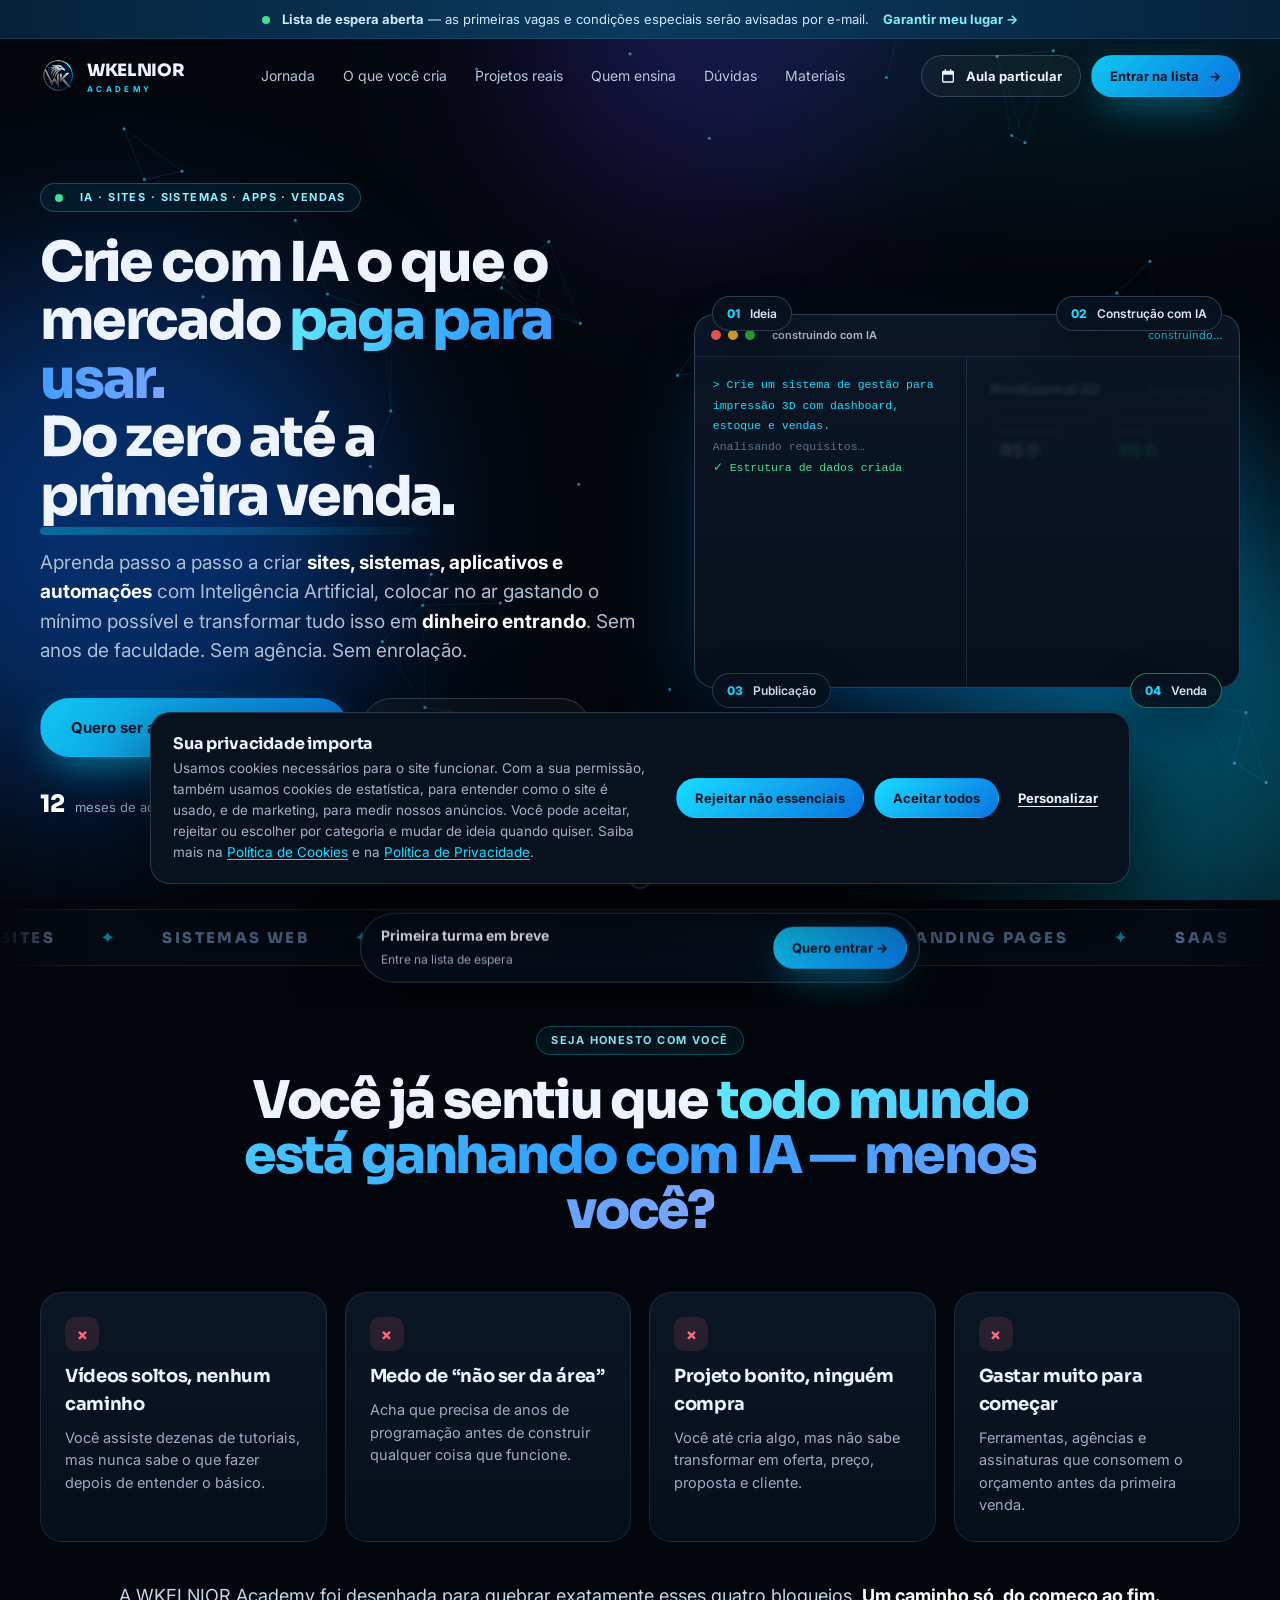
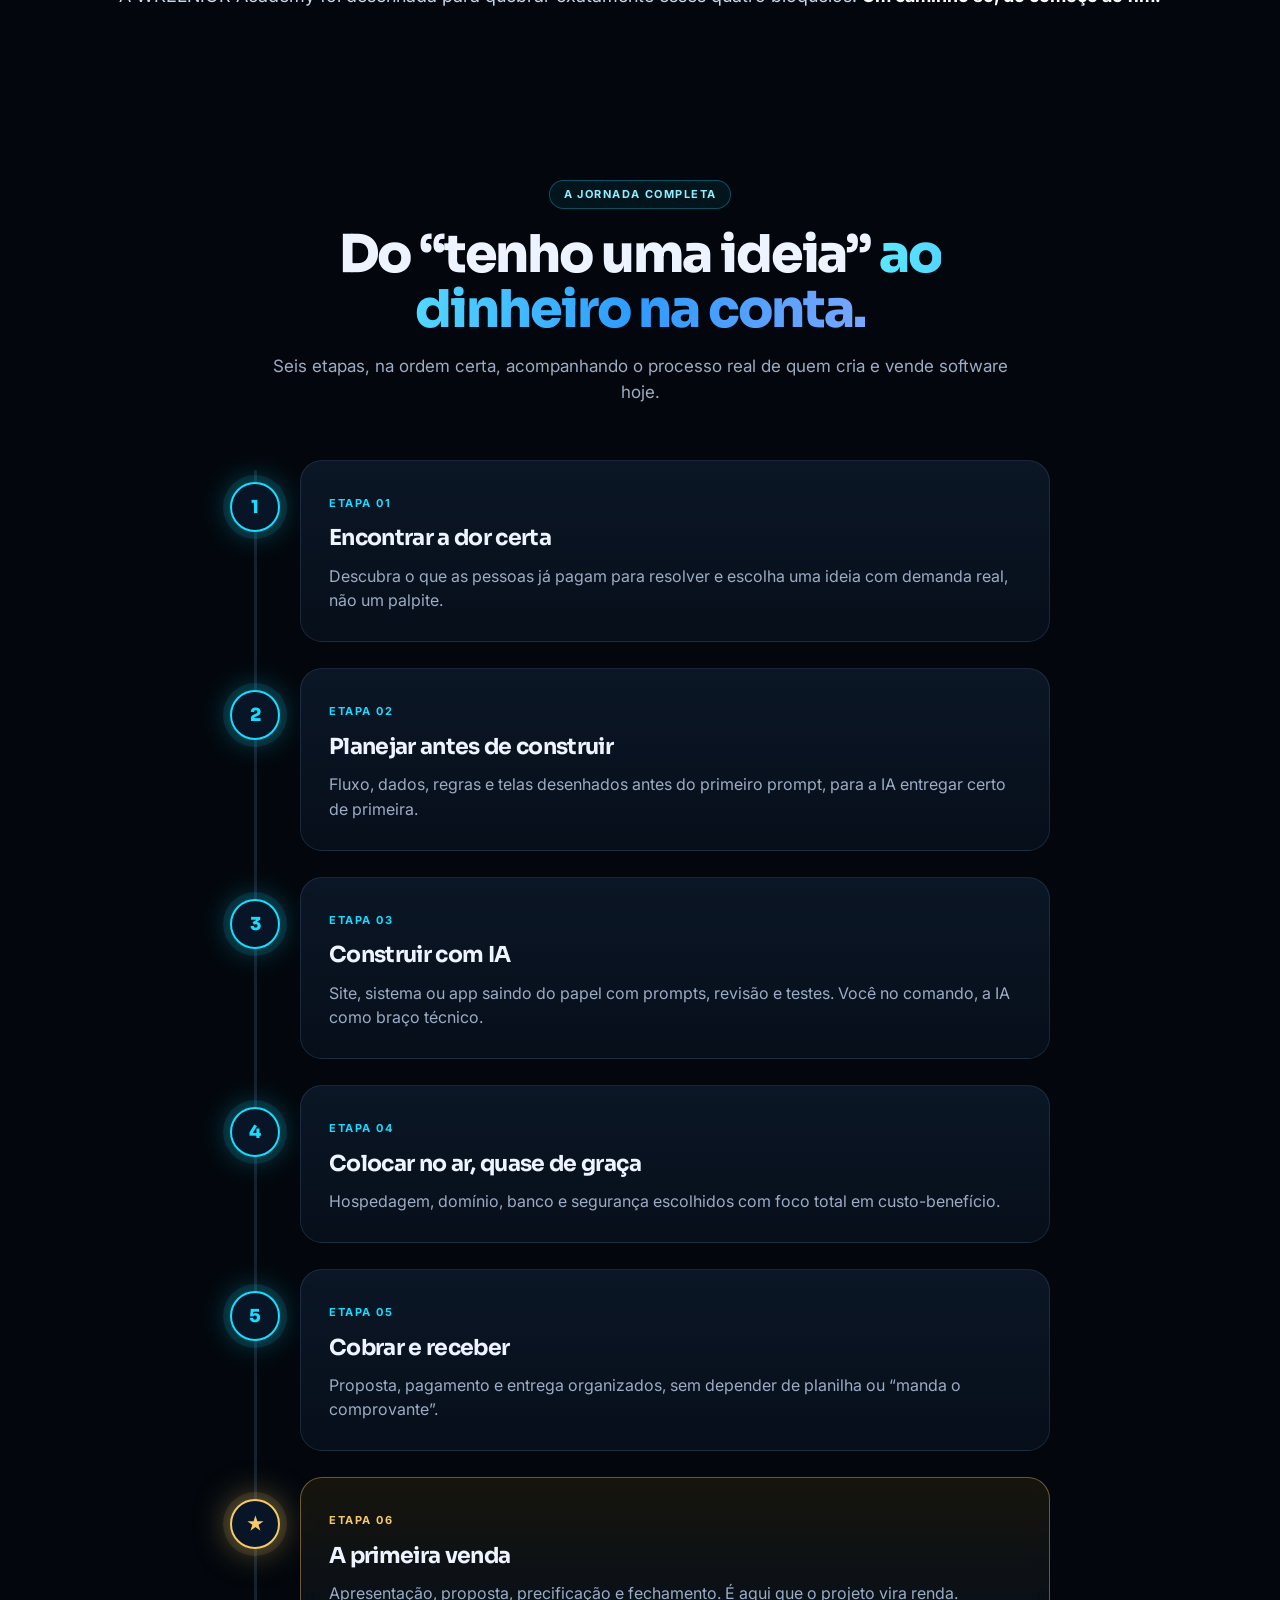
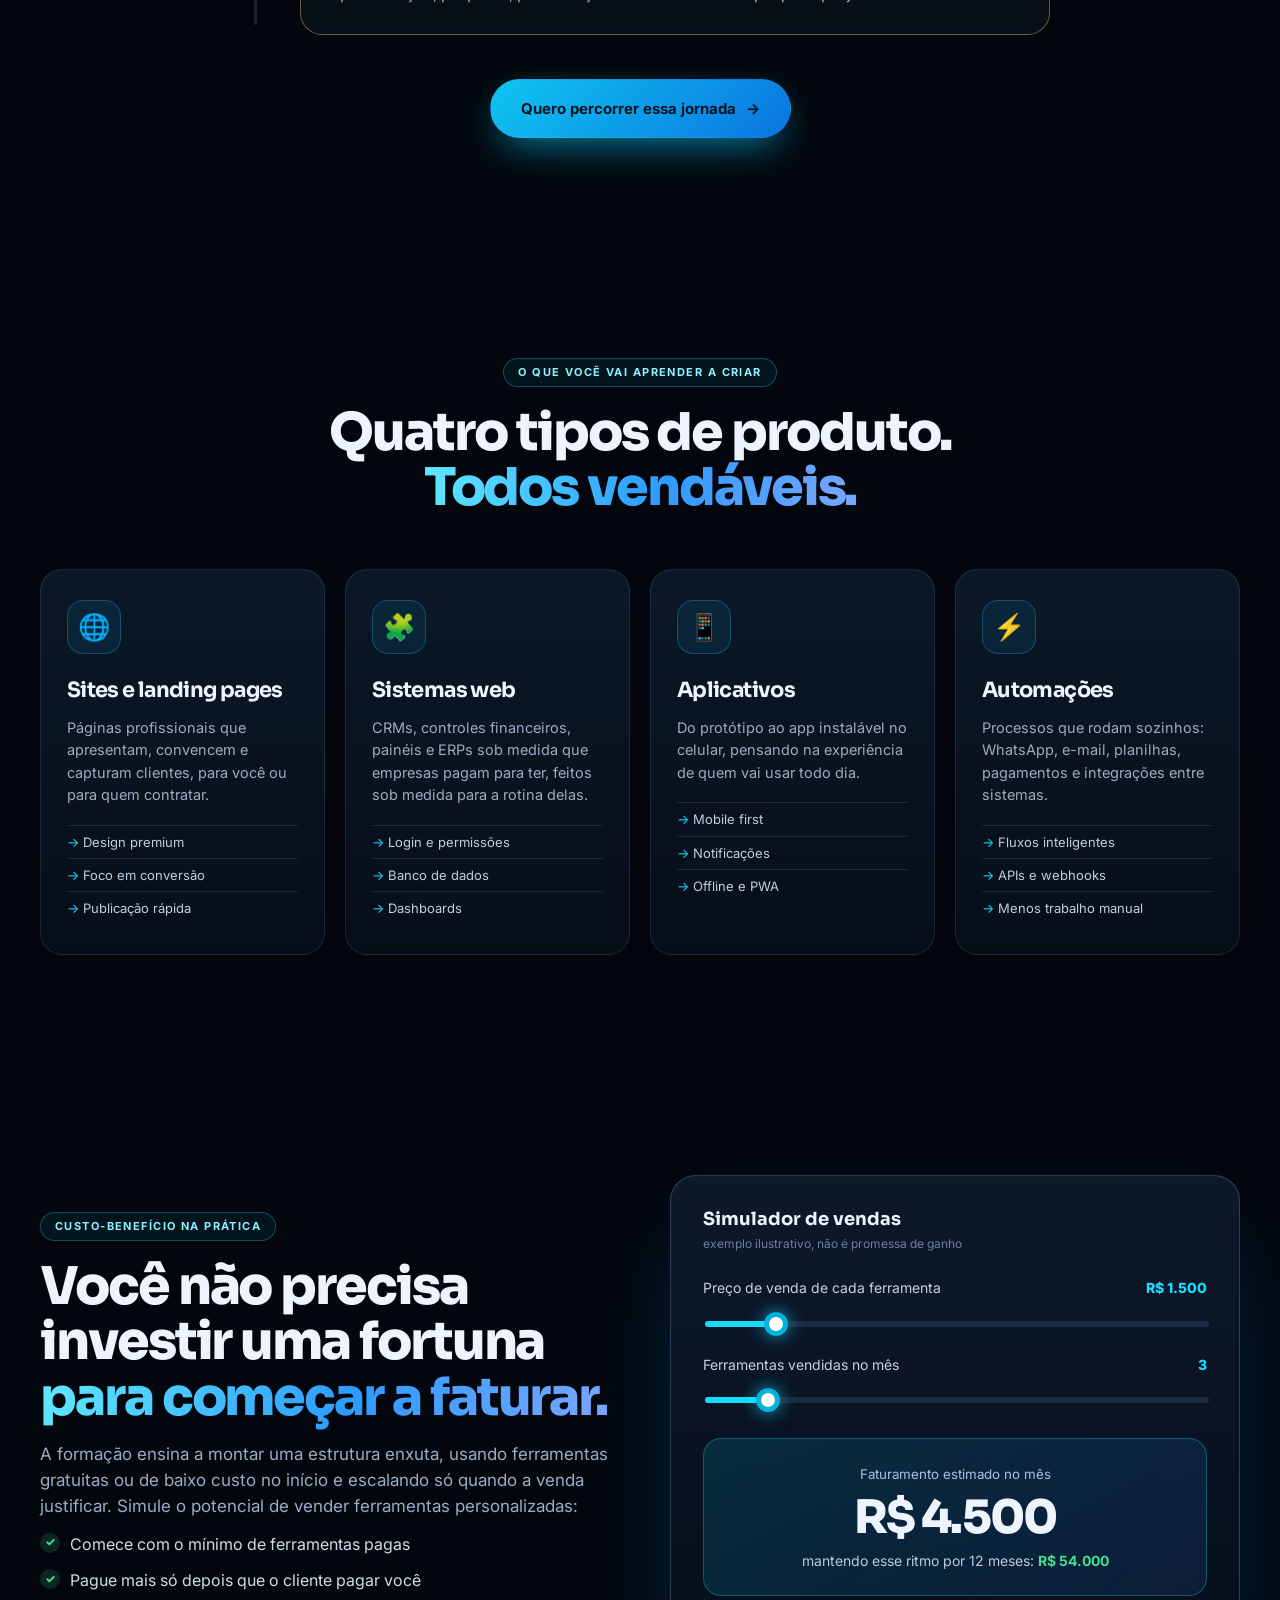
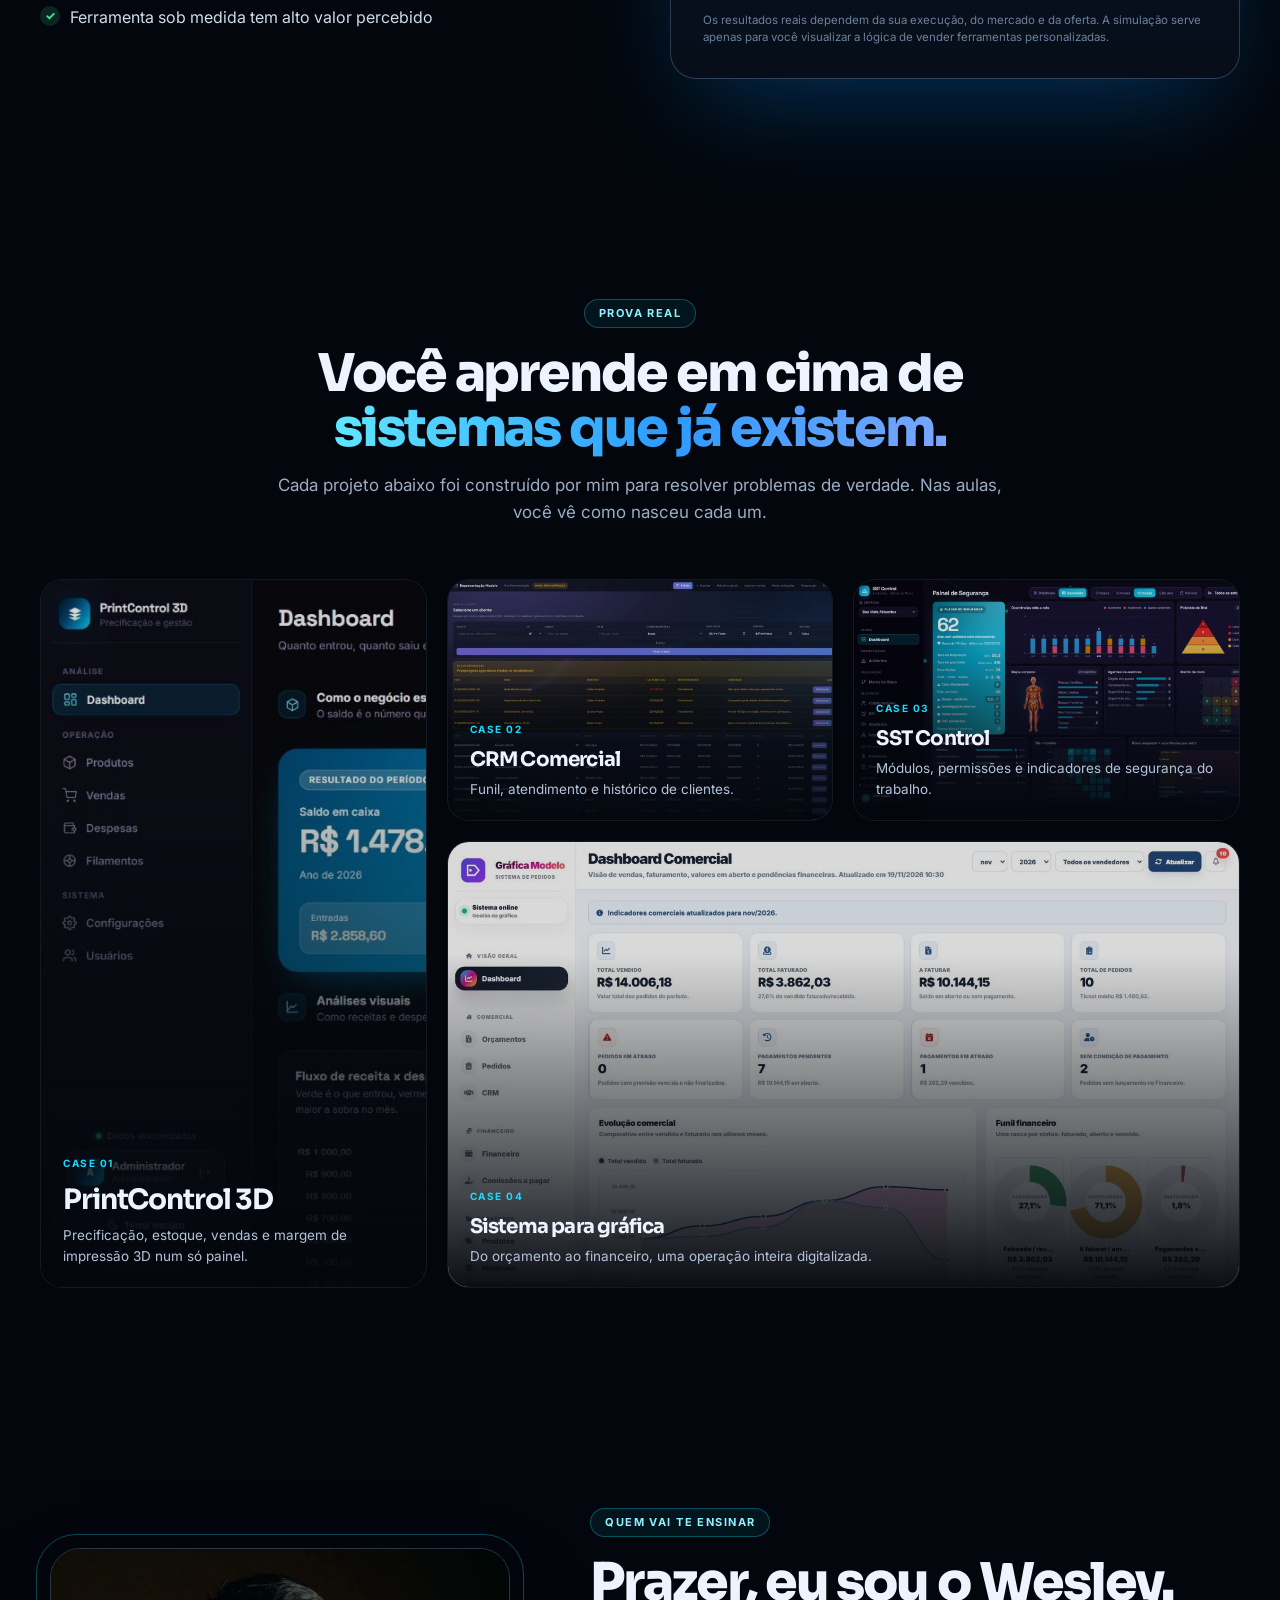
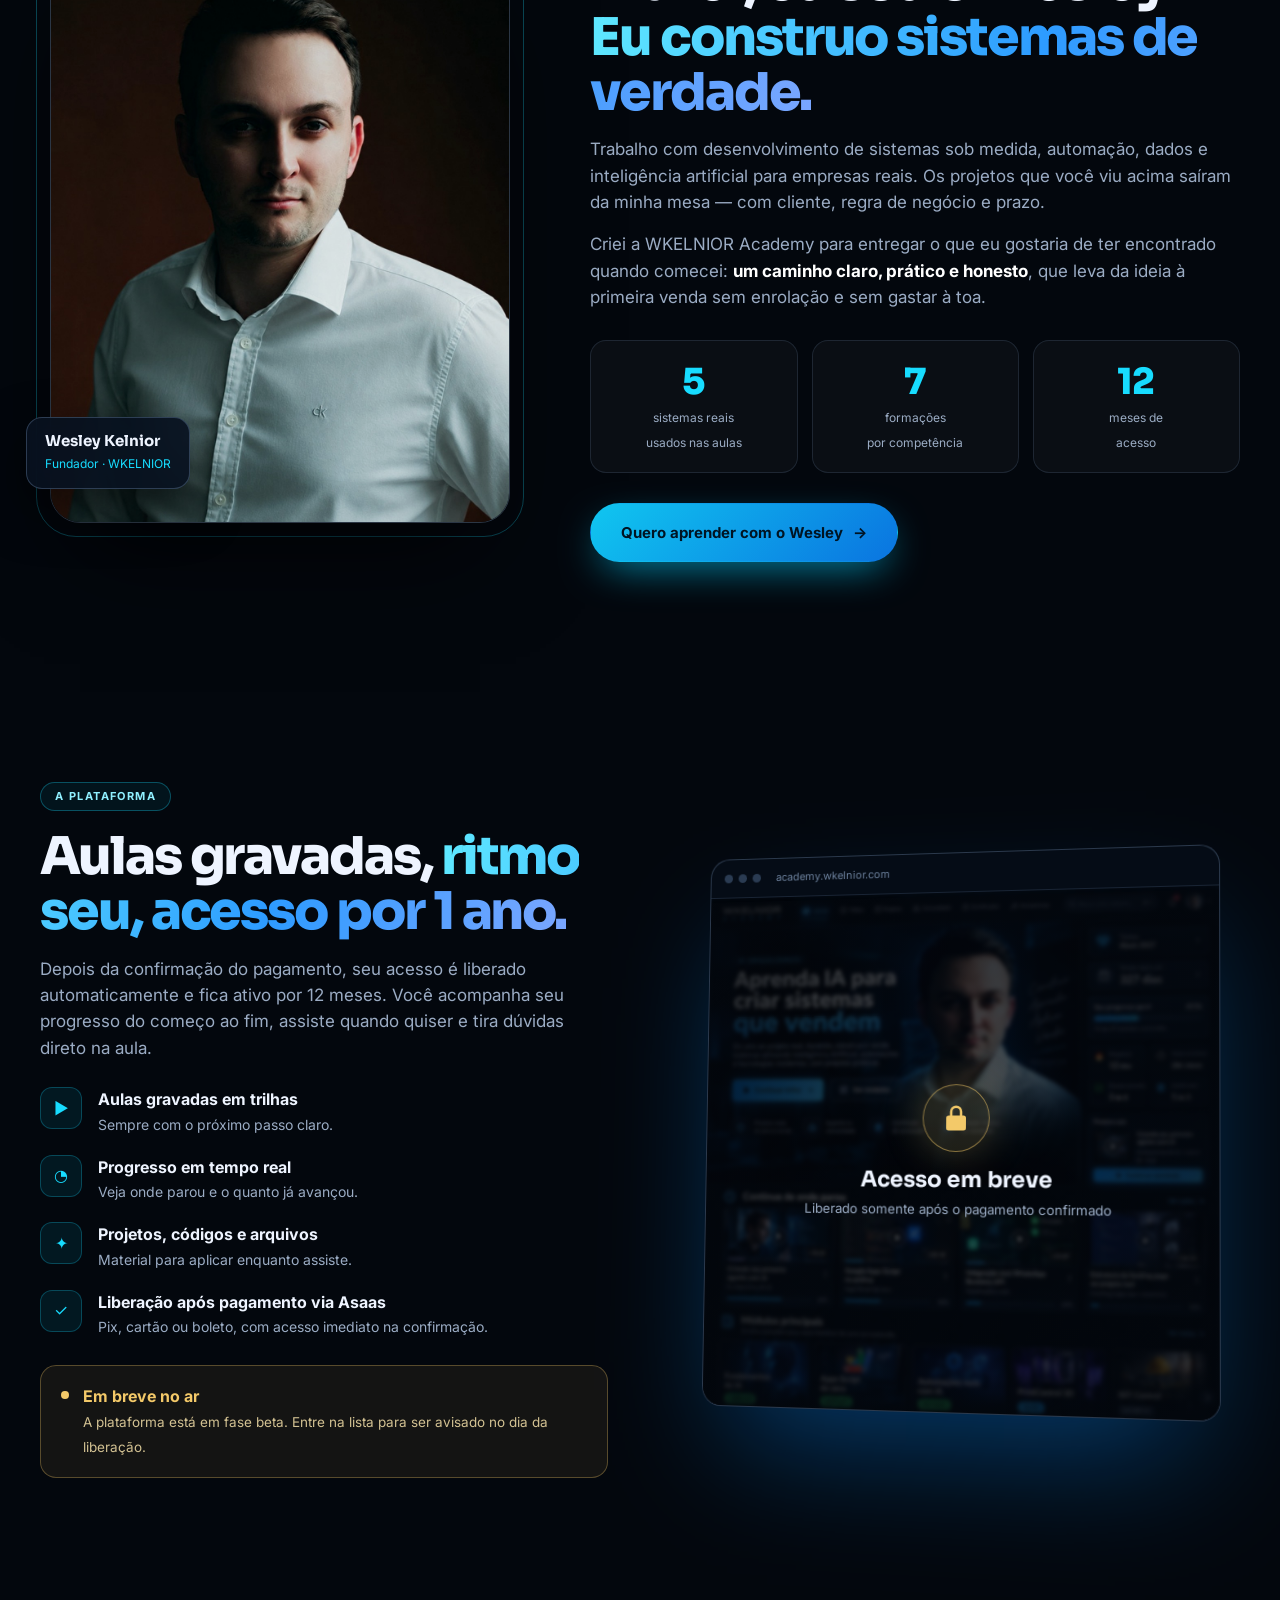
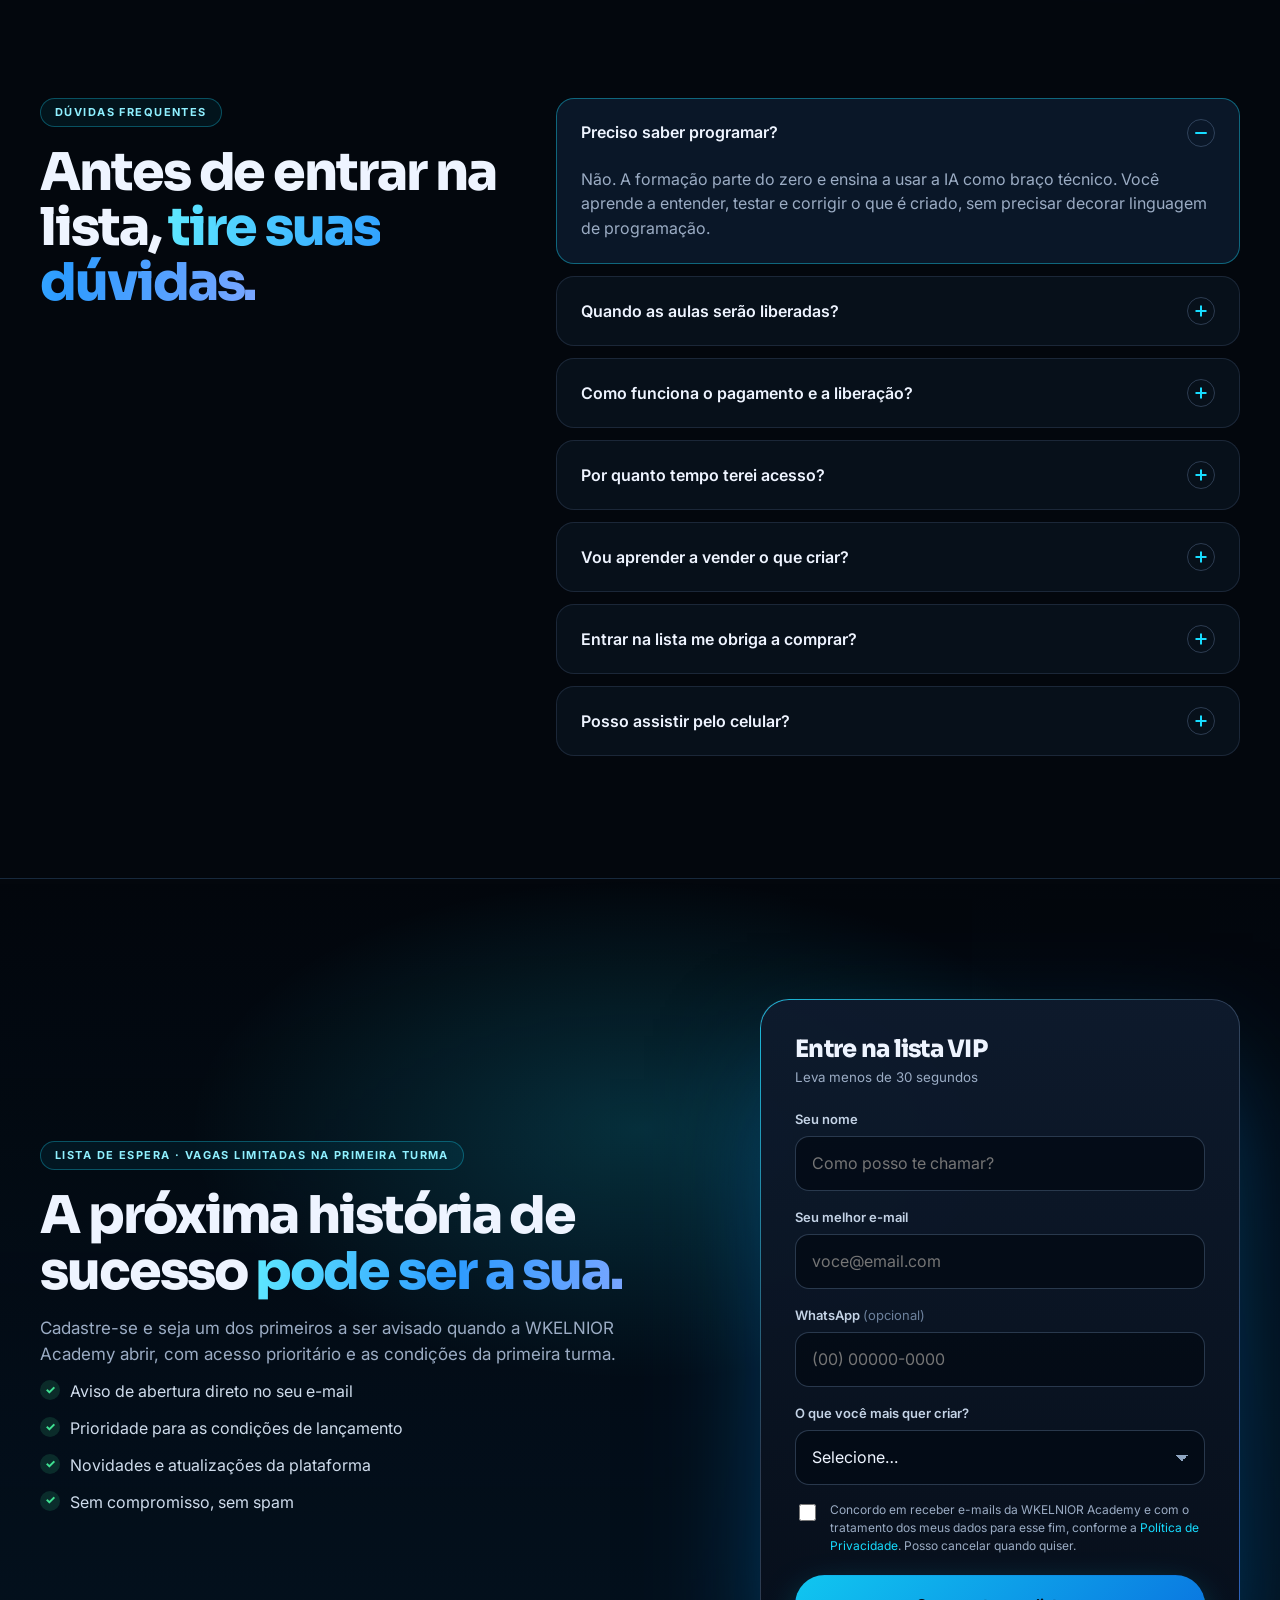
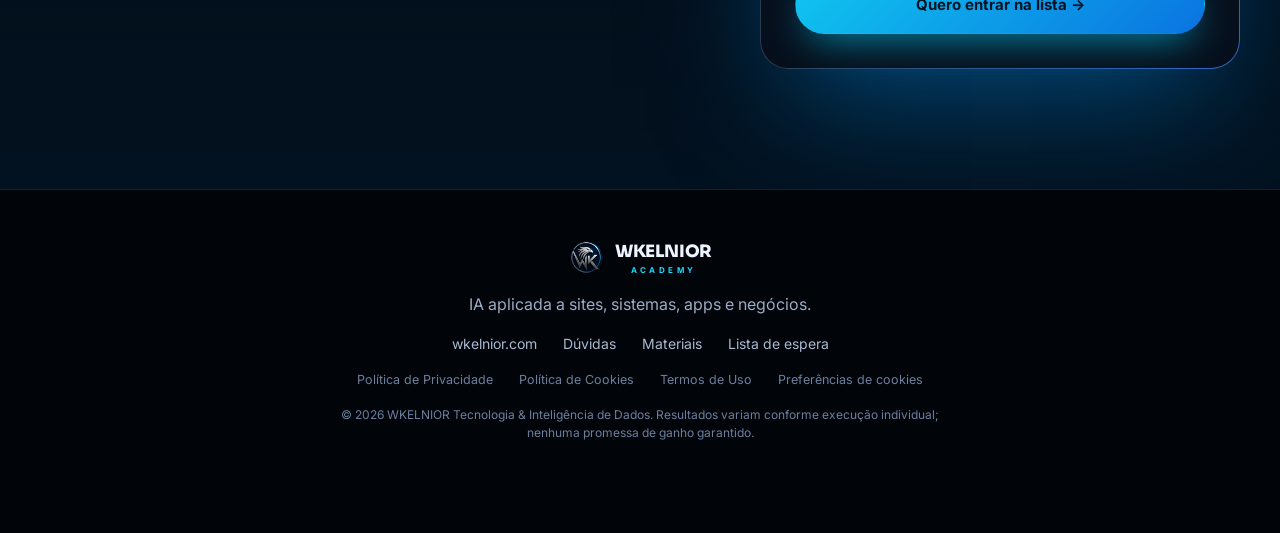
==== commit 7f102f93: "feat(landing): aba Materiais com a skill Premium Motion Designer para download Link 'Materiais' no m" ====
--- a/index.html
+++ b/index.html
@@ -45,6 +45,7 @@
       <a href="#projetos">Projetos reais</a>
       <a href="#wesley">Quem ensina</a>
       <a href="#faq">Dúvidas</a>
+      <a href="materiais.html">Materiais</a>
     </nav>
     <div class="nav-actions">
       <button class="btn btn-ghost btn-sm" type="button" id="openLesson"><svg viewBox="0 0 24 24" width="16" height="16" aria-hidden="true"><path fill="currentColor" d="M7 2v2H5a2 2 0 0 0-2 2v14a2 2 0 0 0 2 2h14a2 2 0 0 0 2-2V6a2 2 0 0 0-2-2h-2V2h-2v2H9V2zm12 8v10H5V10z"/></svg><span>Aula particular</span></button>
@@ -329,7 +330,7 @@
   <div class="wrap foot">
     <div class="brand"><img src="assets/img/wk-logo.png" alt="" width="34" height="34"><span>WKELNIOR<small>ACADEMY</small></span></div>
     <p>IA aplicada a sites, sistemas, apps e negócios.</p>
-    <div class="foot-links"><a href="https://wkelnior.com/" rel="noopener">wkelnior.com</a><a href="#faq">Dúvidas</a><a href="#lista">Lista de espera</a></div>
+    <div class="foot-links"><a href="https://wkelnior.com/" rel="noopener">wkelnior.com</a><a href="#faq">Dúvidas</a><a href="materiais.html">Materiais</a><a href="#lista">Lista de espera</a></div>
     <div class="foot-links legal"><a href="politica-de-privacidade.html">Política de Privacidade</a><a href="politica-de-cookies.html">Política de Cookies</a><a href="termos-de-uso.html">Termos de Uso</a><a href="#" data-cookie-settings>Preferências de cookies</a></div>
     <small>© <span id="year">2026</span> WKELNIOR Tecnologia & Inteligência de Dados. Resultados variam conforme execução individual; nenhuma promessa de ganho garantido.</small>
   </div>
--- a/assets/css/landing.css
+++ b/assets/css/landing.css
@@ -291,7 +291,7 @@
 /* responsive */
 @media(max-width:1020px){
   .hero-grid,.cost,.about,.platform,.final-grid,.faq{grid-template-columns:1fr;gap:48px}
-  .links{display:none}
+  .nav{flex-wrap:wrap;height:auto;padding-top:12px;row-gap:4px}.links{order:3;width:100%;overflow-x:auto;gap:22px;padding:4px 0 10px;font-size:13px;white-space:nowrap;scrollbar-width:none;mask-image:linear-gradient(90deg,#000 88%,transparent)}.links::-webkit-scrollbar{display:none}.links a[href="materiais.html"]{order:-1;color:var(--cyan3);font-weight:700}
   .pain-grid,.build-grid{grid-template-columns:repeat(2,1fr)}
   .showcase{grid-template-columns:1fr 1fr}.shot.big{grid-row:auto;grid-column:span 2;aspect-ratio:16/9}.shot.wide{grid-column:span 2}
   .section{padding:84px 0}
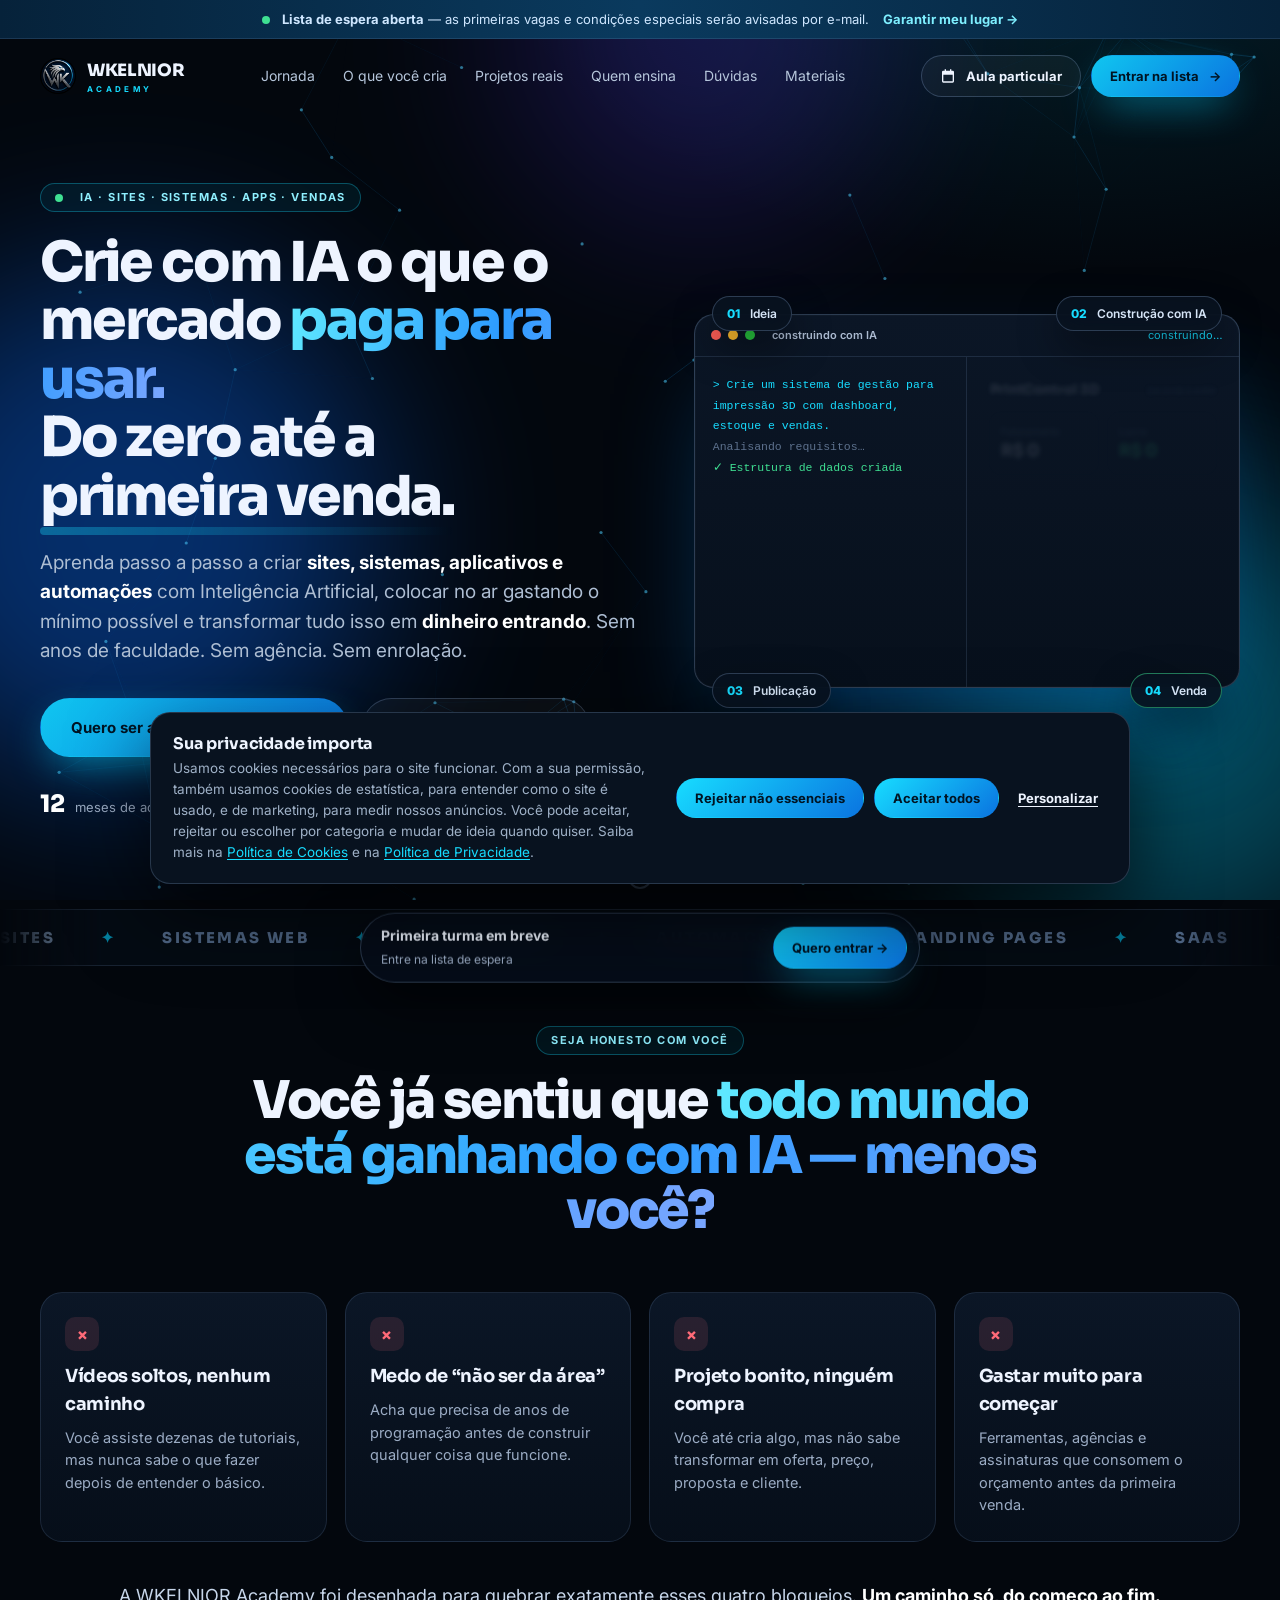
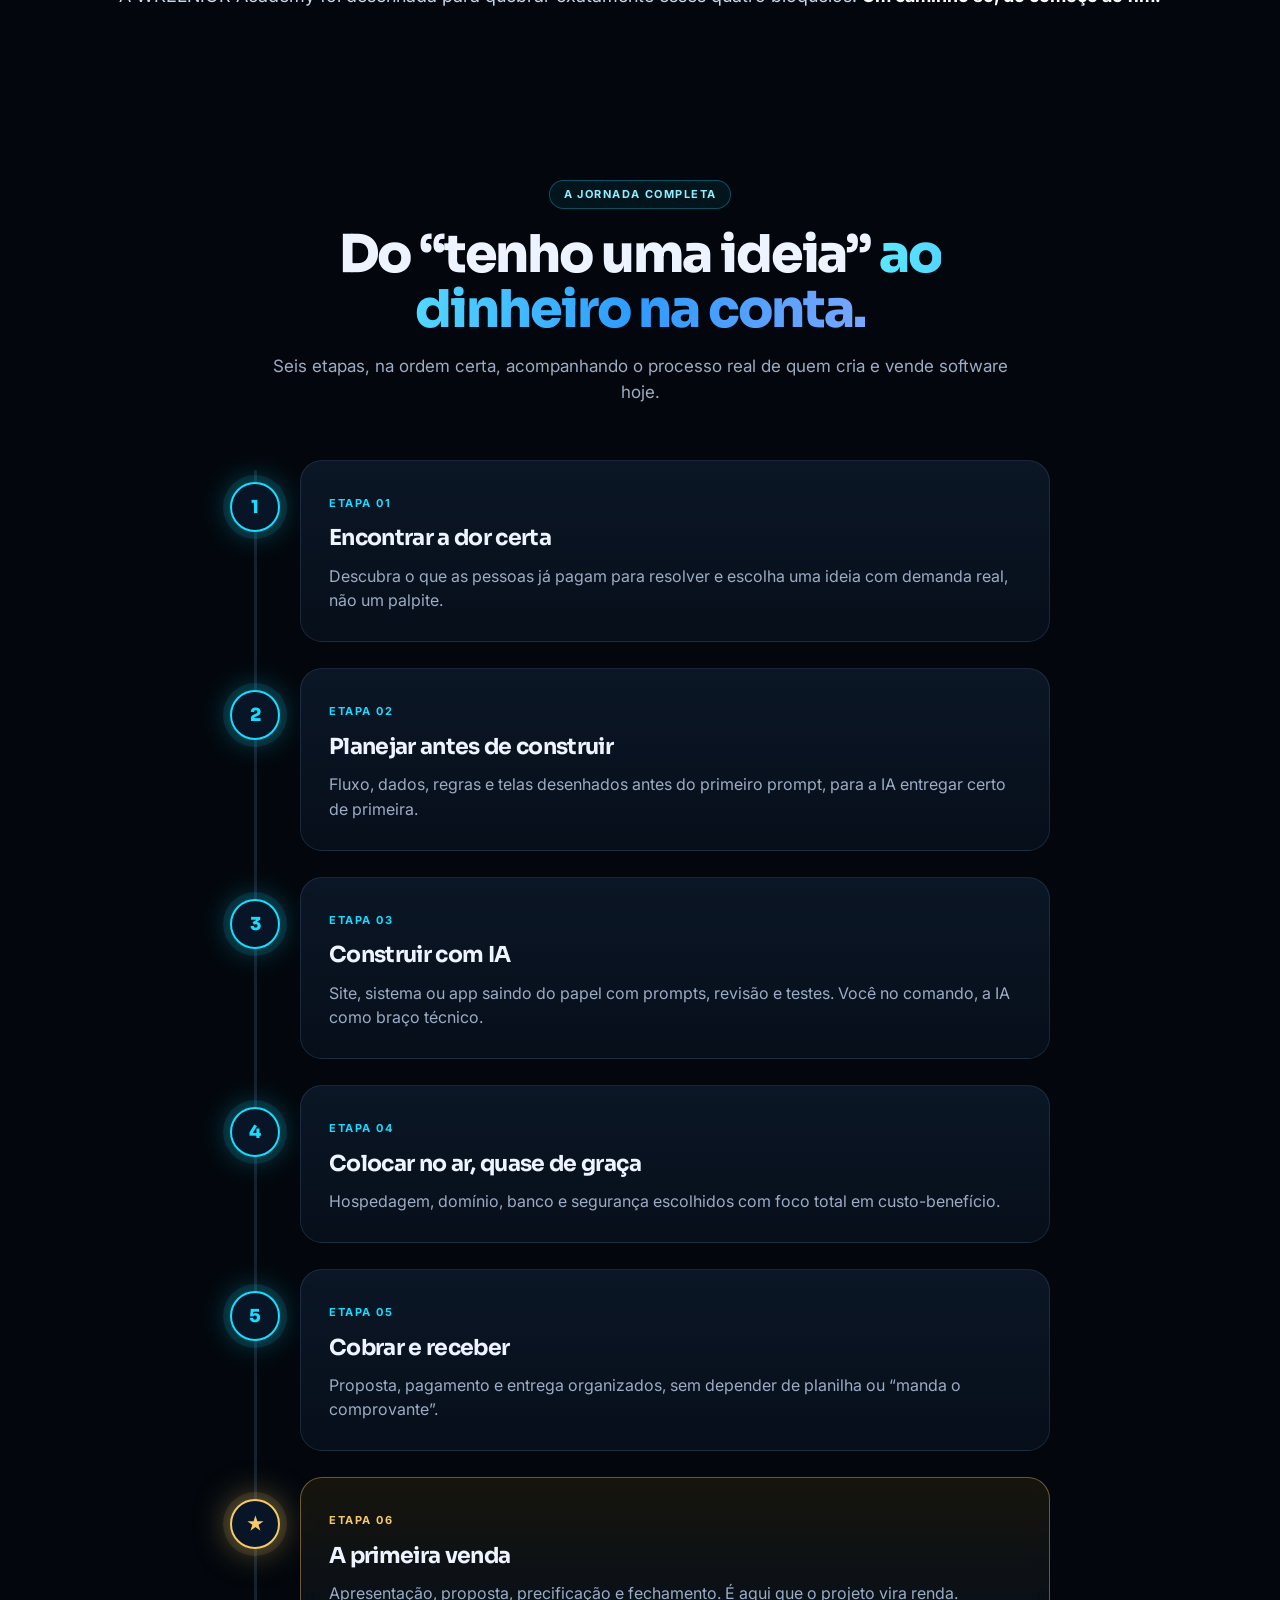
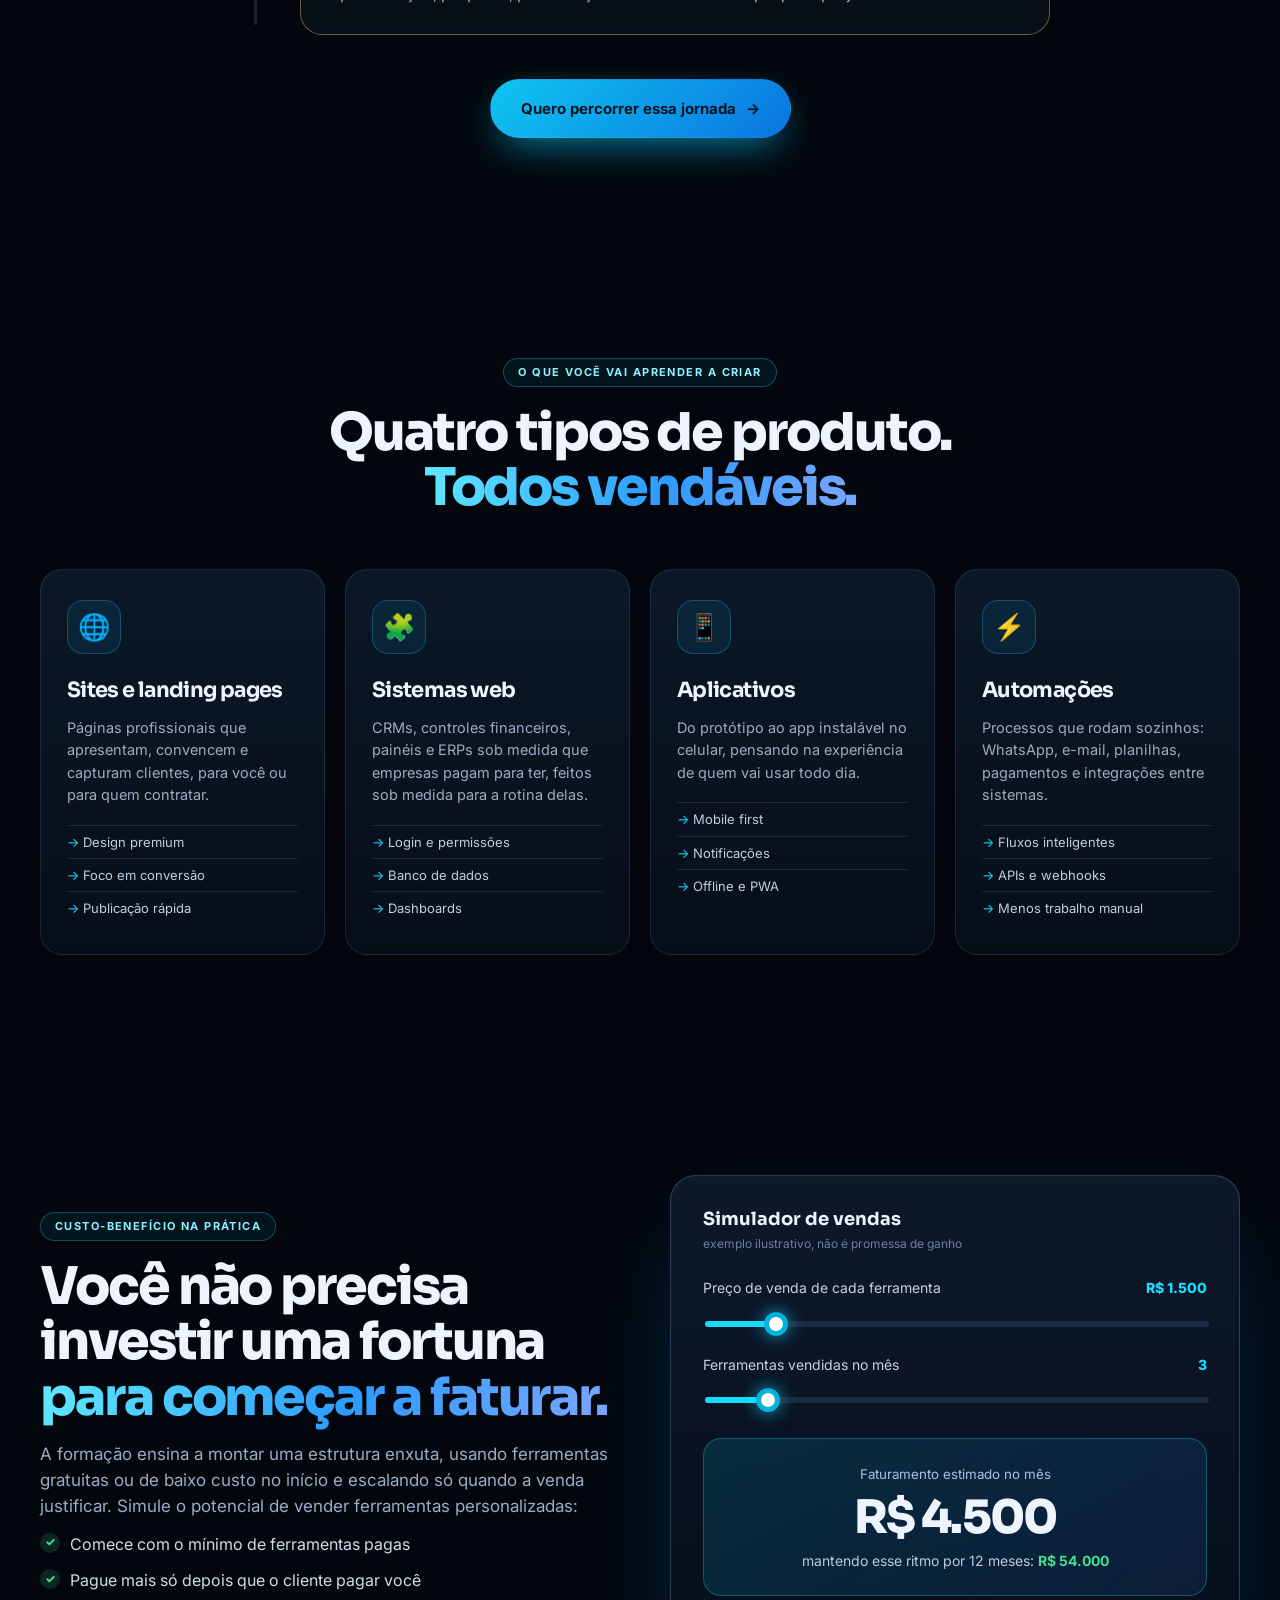
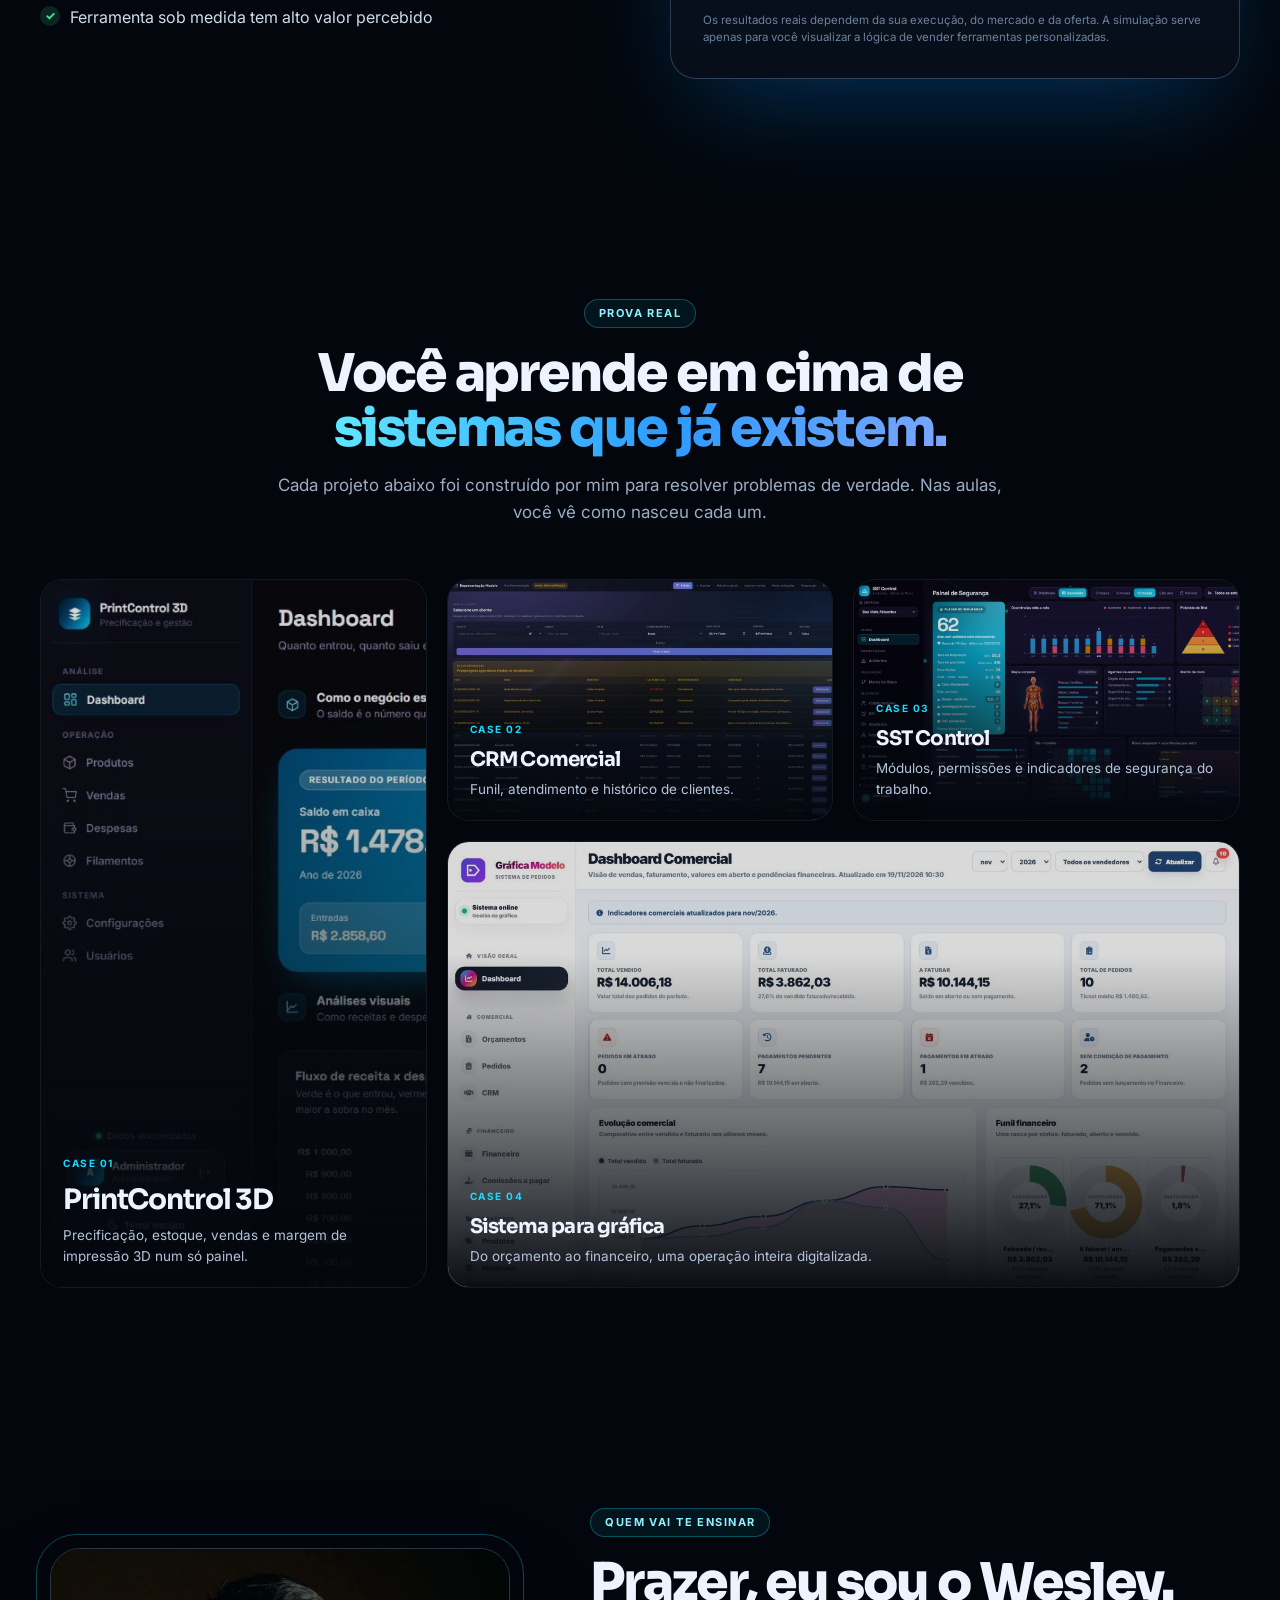
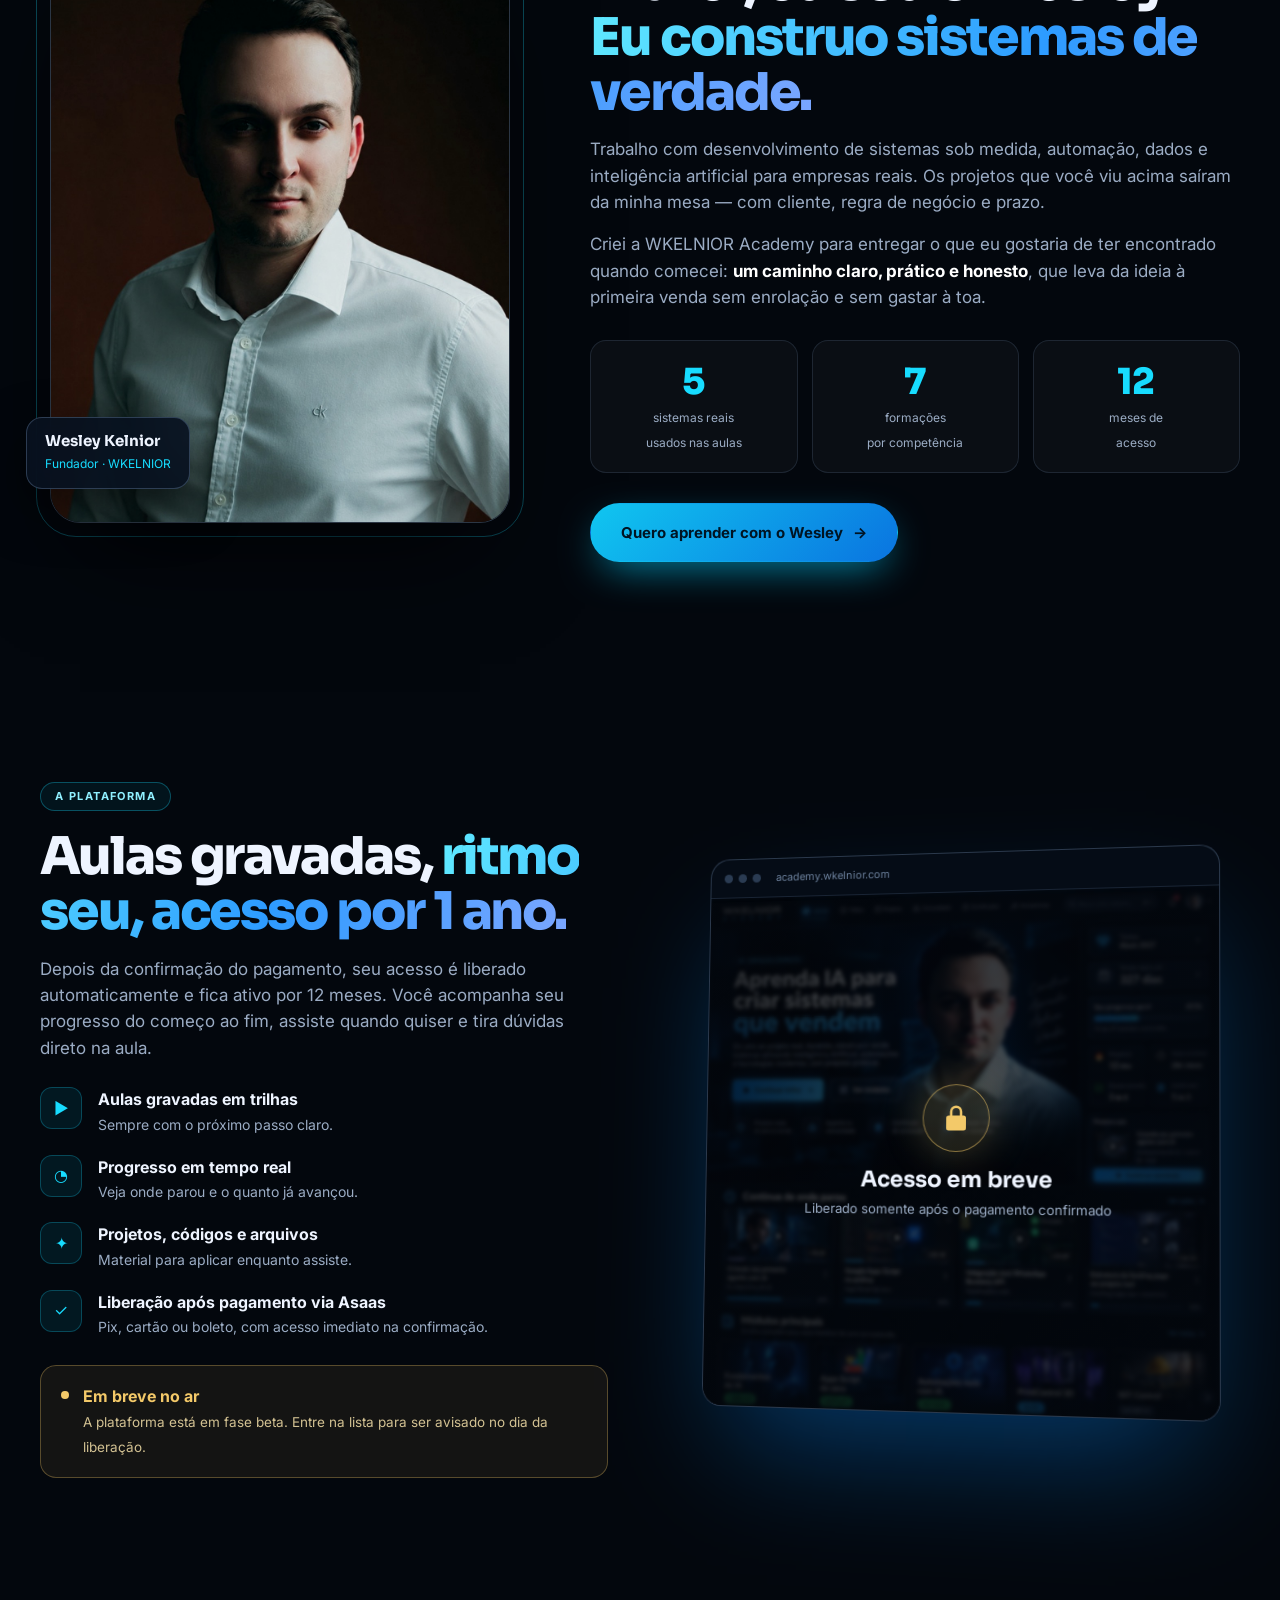
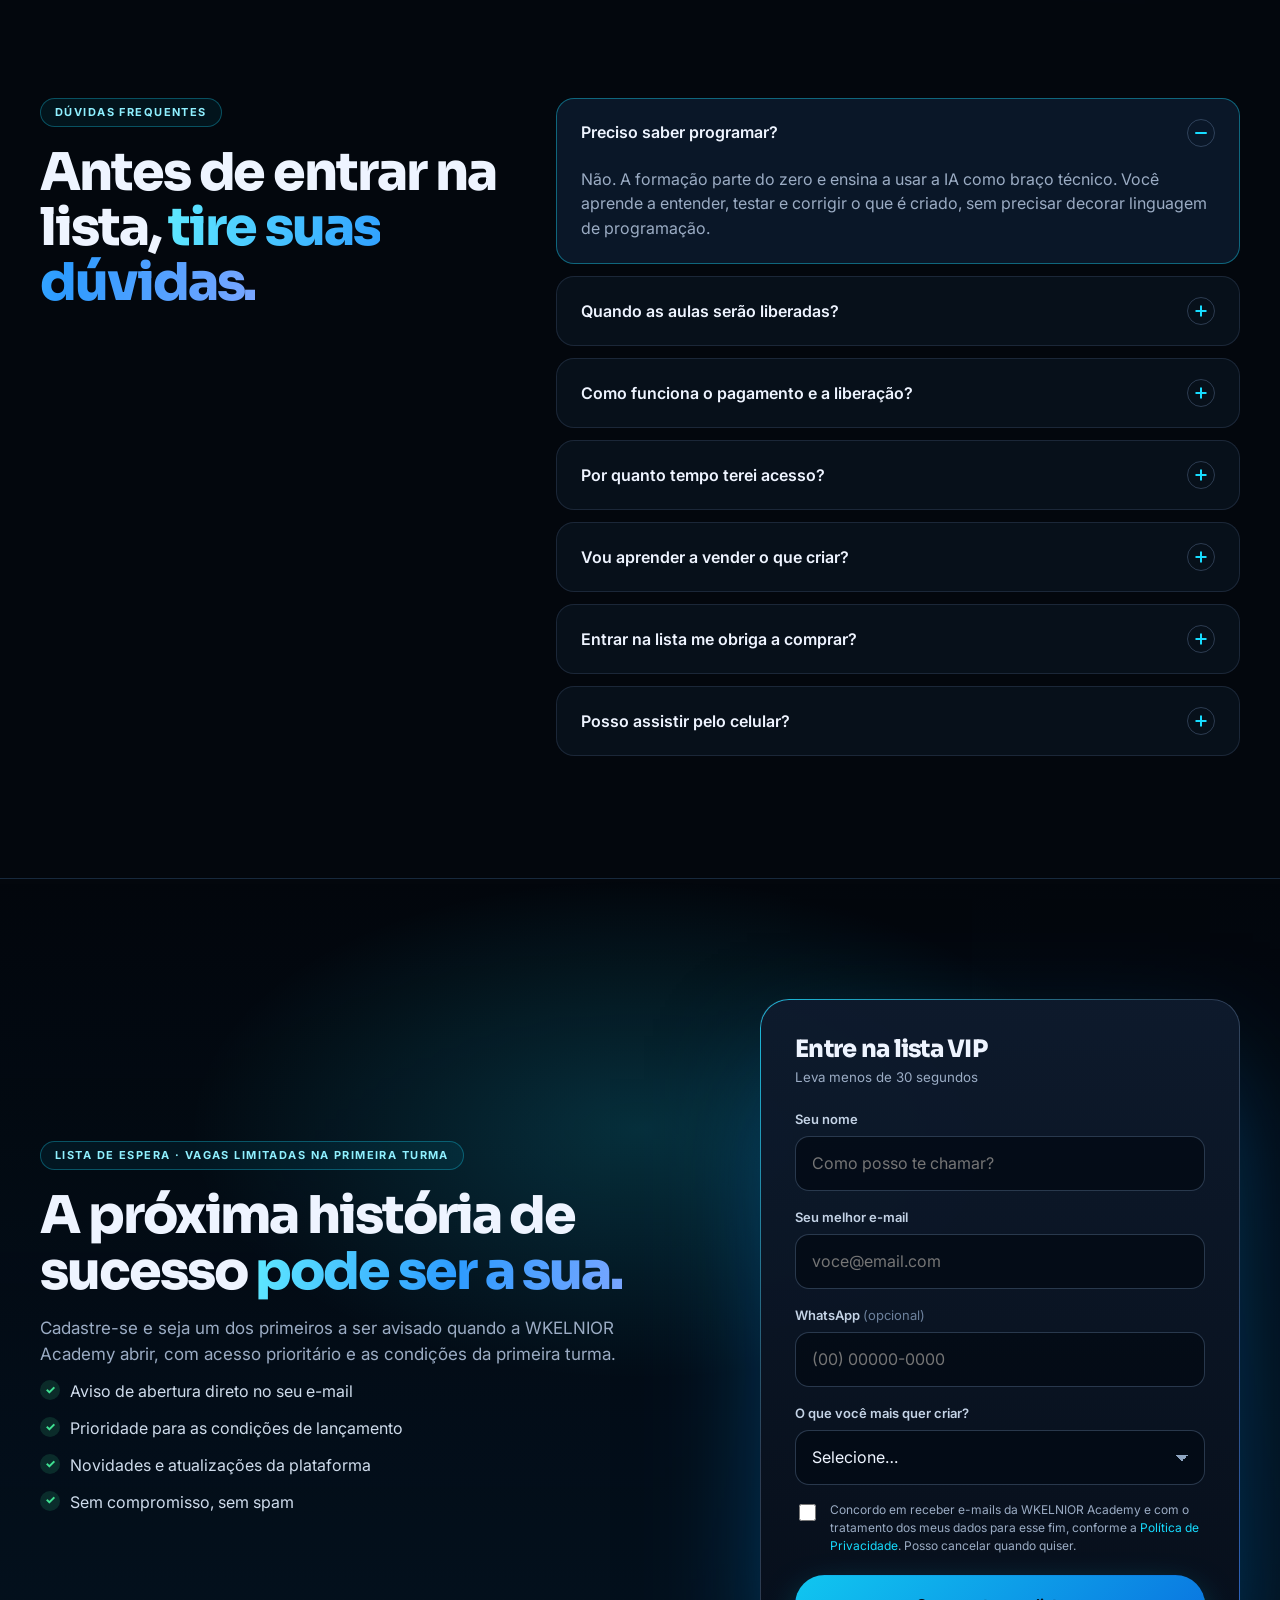
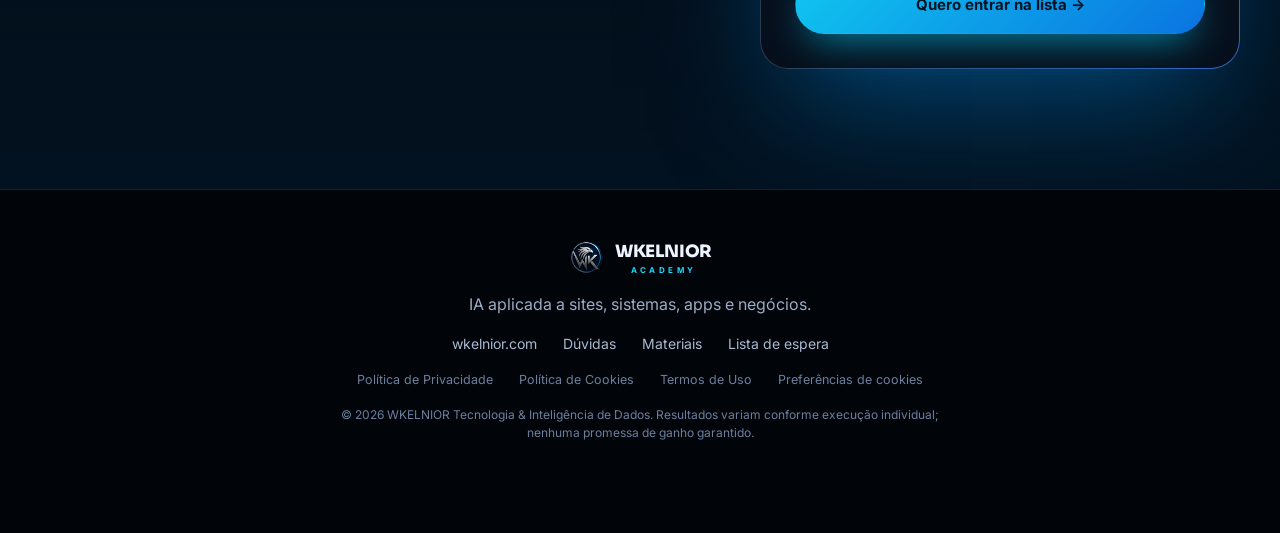
==== commit 36e83913: "fix(landing): menu do celular com botão ☰ e itens grandes para toque - troca a faixa de links com ro" ====
--- a/index.html
+++ b/index.html
@@ -356,6 +356,7 @@
 
 <script src="assets/js/config.js"></script>
 <script src="assets/js/consent.js"></script>
+<script src="assets/js/menu.js"></script>
 <script src="assets/js/landing.js"></script>
 </body>
 </html>
--- a/assets/css/landing.css
+++ b/assets/css/landing.css
@@ -276,6 +276,13 @@
 /* nav actions + modal */
 .nav-actions{display:flex;align-items:center;gap:10px}
 .nav-actions .btn svg{flex:none}
+.menu-btn{display:none;place-items:center;width:44px;height:44px;flex:none;border-radius:12px;border:1px solid var(--line);background:rgba(255,255,255,.04);color:#fff;cursor:pointer}
+.menu-btn i,.menu-btn i:before,.menu-btn i:after{display:block;width:18px;height:2px;border-radius:2px;background:currentColor;position:relative;transition:.25s}
+.menu-btn i:before,.menu-btn i:after{content:"";position:absolute;left:0}.menu-btn i:before{top:-6px}.menu-btn i:after{top:6px}
+.header.menu-open .menu-btn i{background:transparent}
+.header.menu-open .menu-btn i:before{top:0;transform:rotate(45deg)}.header.menu-open .menu-btn i:after{top:0;transform:rotate(-45deg)}
+.menu-btn:focus-visible{outline:2px solid var(--cyan3);outline-offset:2px}
+.links .menu-lesson{display:none}
 .modal{border:0;padding:0;background:transparent;color:var(--text);width:min(520px,calc(100% - 32px));max-height:calc(100% - 32px);margin:auto;overflow:visible}
 .modal::backdrop{background:rgba(2,6,12,.75);backdrop-filter:blur(8px)}
 .modal[open]{animation:pop .35s cubic-bezier(.2,1.2,.4,1)}
@@ -291,7 +298,15 @@
 /* responsive */
 @media(max-width:1020px){
   .hero-grid,.cost,.about,.platform,.final-grid,.faq{grid-template-columns:1fr;gap:48px}
-  .nav{flex-wrap:wrap;height:auto;padding-top:12px;row-gap:4px}.links{order:3;width:100%;overflow-x:auto;gap:22px;padding:4px 0 10px;font-size:13px;white-space:nowrap;scrollbar-width:none;mask-image:linear-gradient(90deg,#000 88%,transparent)}.links::-webkit-scrollbar{display:none}.links a[href="materiais.html"]{order:-1;color:var(--cyan3);font-weight:700}
+  .nav{position:relative;height:64px}
+  .menu-btn{display:grid}
+  .links{display:none;position:absolute;top:100%;left:-16px;right:-16px;flex-direction:column;gap:0;padding:8px 16px 16px;background:rgba(3,7,13,.97);backdrop-filter:blur(18px);border-bottom:1px solid var(--line);box-shadow:0 30px 60px rgba(0,0,0,.55);max-height:calc(100vh - 64px);overflow-y:auto}
+  .header.menu-open .links{display:flex}
+  .header.menu-open{background:rgba(3,7,13,.97)}
+  .links a{display:flex;align-items:center;min-height:52px;padding:0 4px;font-size:16px;font-weight:600;color:#dbe7f5;border-bottom:1px solid var(--line)}
+  .links a:last-child{border-bottom:0}.links a:after{display:none}
+  .links a[href="materiais.html"]{order:-1;color:var(--cyan3);font-weight:700}
+  .links .menu-lesson{display:flex;margin-top:12px;justify-content:center;border:1px solid var(--line);border-radius:14px;color:#fff}
   .pain-grid,.build-grid{grid-template-columns:repeat(2,1fr)}
   .showcase{grid-template-columns:1fr 1fr}.shot.big{grid-row:auto;grid-column:span 2;aspect-ratio:16/9}.shot.wide{grid-column:span 2}
   .section{padding:84px 0}
@@ -299,7 +314,7 @@
 @media(max-width:620px){
   .wrap{width:calc(100% - 32px)}
   .topbar{font-size:12px}.topbar a{display:block;margin:3px 0 0}
-  .nav{gap:10px}.nav .btn{padding:9px 12px;font-size:12px}.brand span{display:none}.nav-actions{gap:8px}.nav-actions .btn svg{display:none}
+  .nav{gap:10px}.nav .btn{padding:9px 12px;font-size:12px}.brand span{display:none}.nav-actions{gap:8px}.nav-actions .btn svg{display:none}#openLesson{display:none}
   .pain-grid,.build-grid,.showcase,.about-stats{grid-template-columns:1fr}
   .shot.big,.shot.wide{grid-column:auto}
   .build-body{grid-template-columns:1fr}.build-term{border-right:0;border-bottom:1px solid var(--line);min-height:150px}
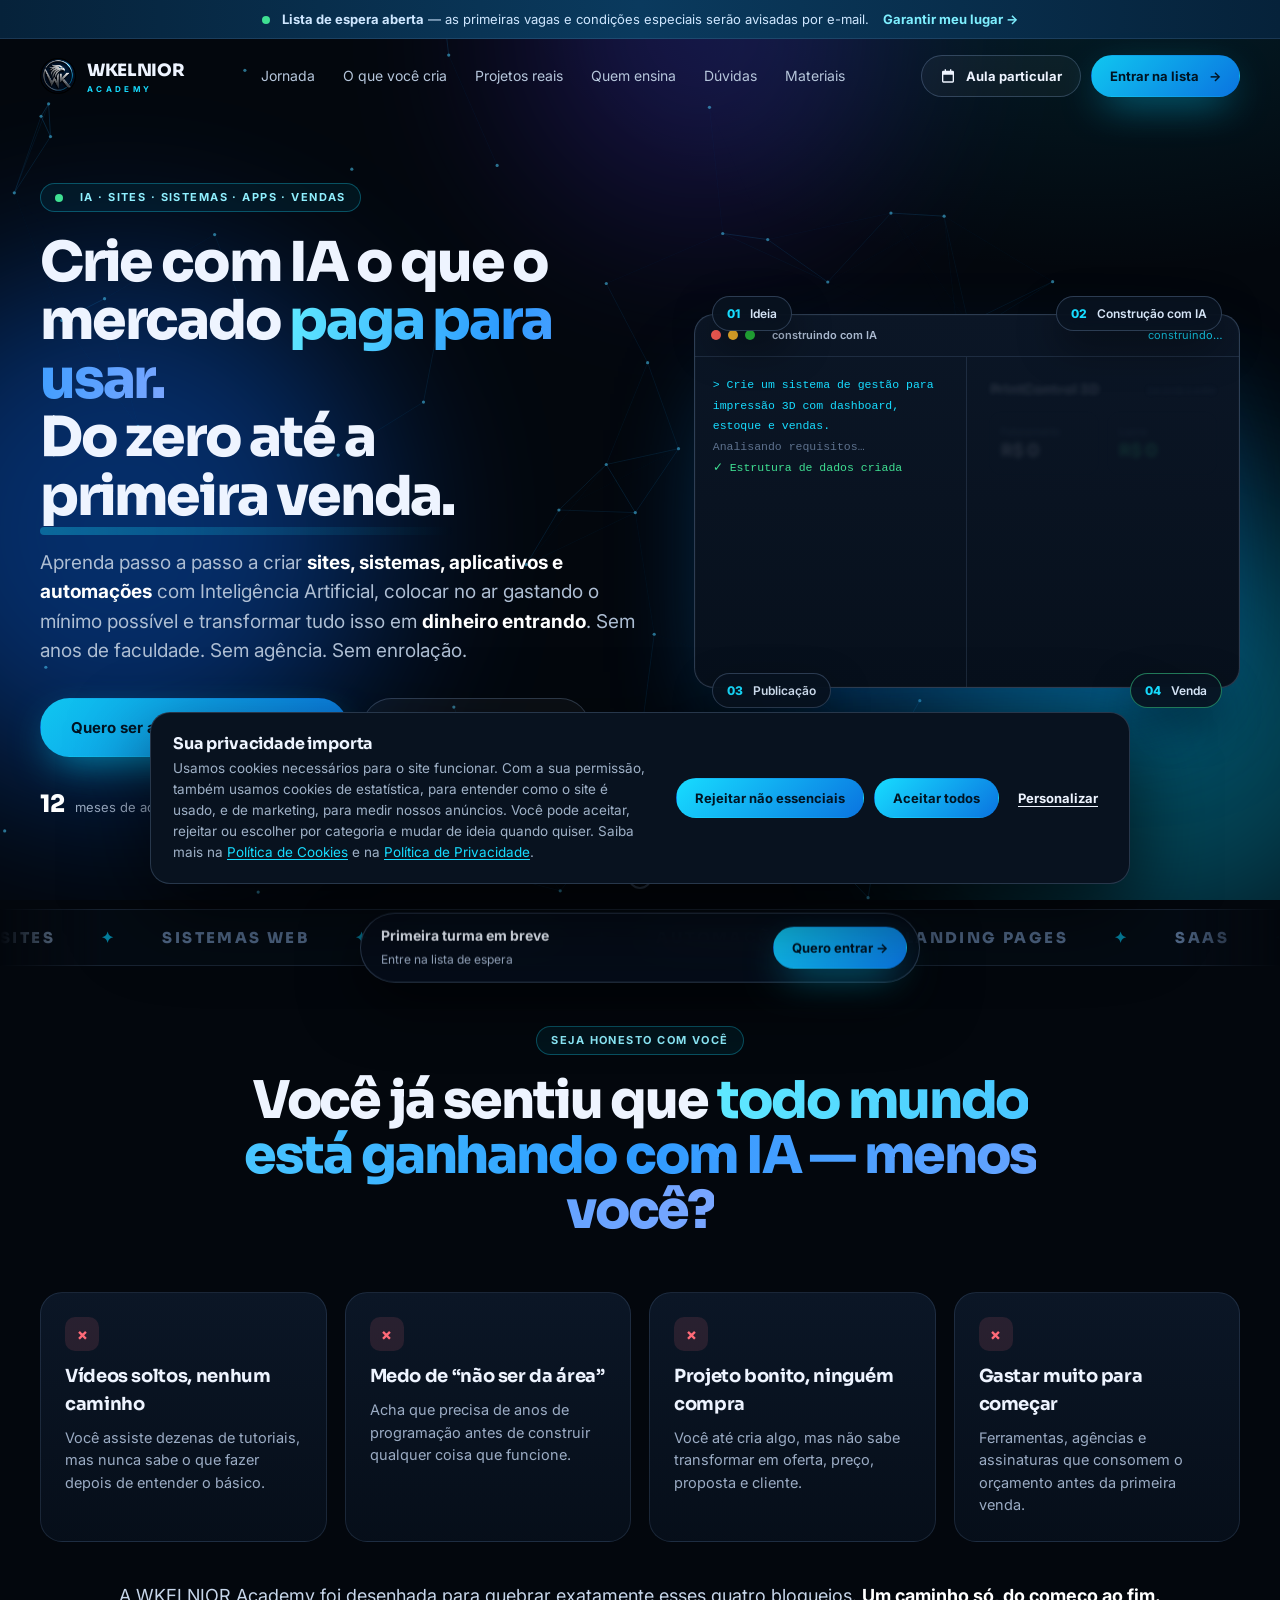
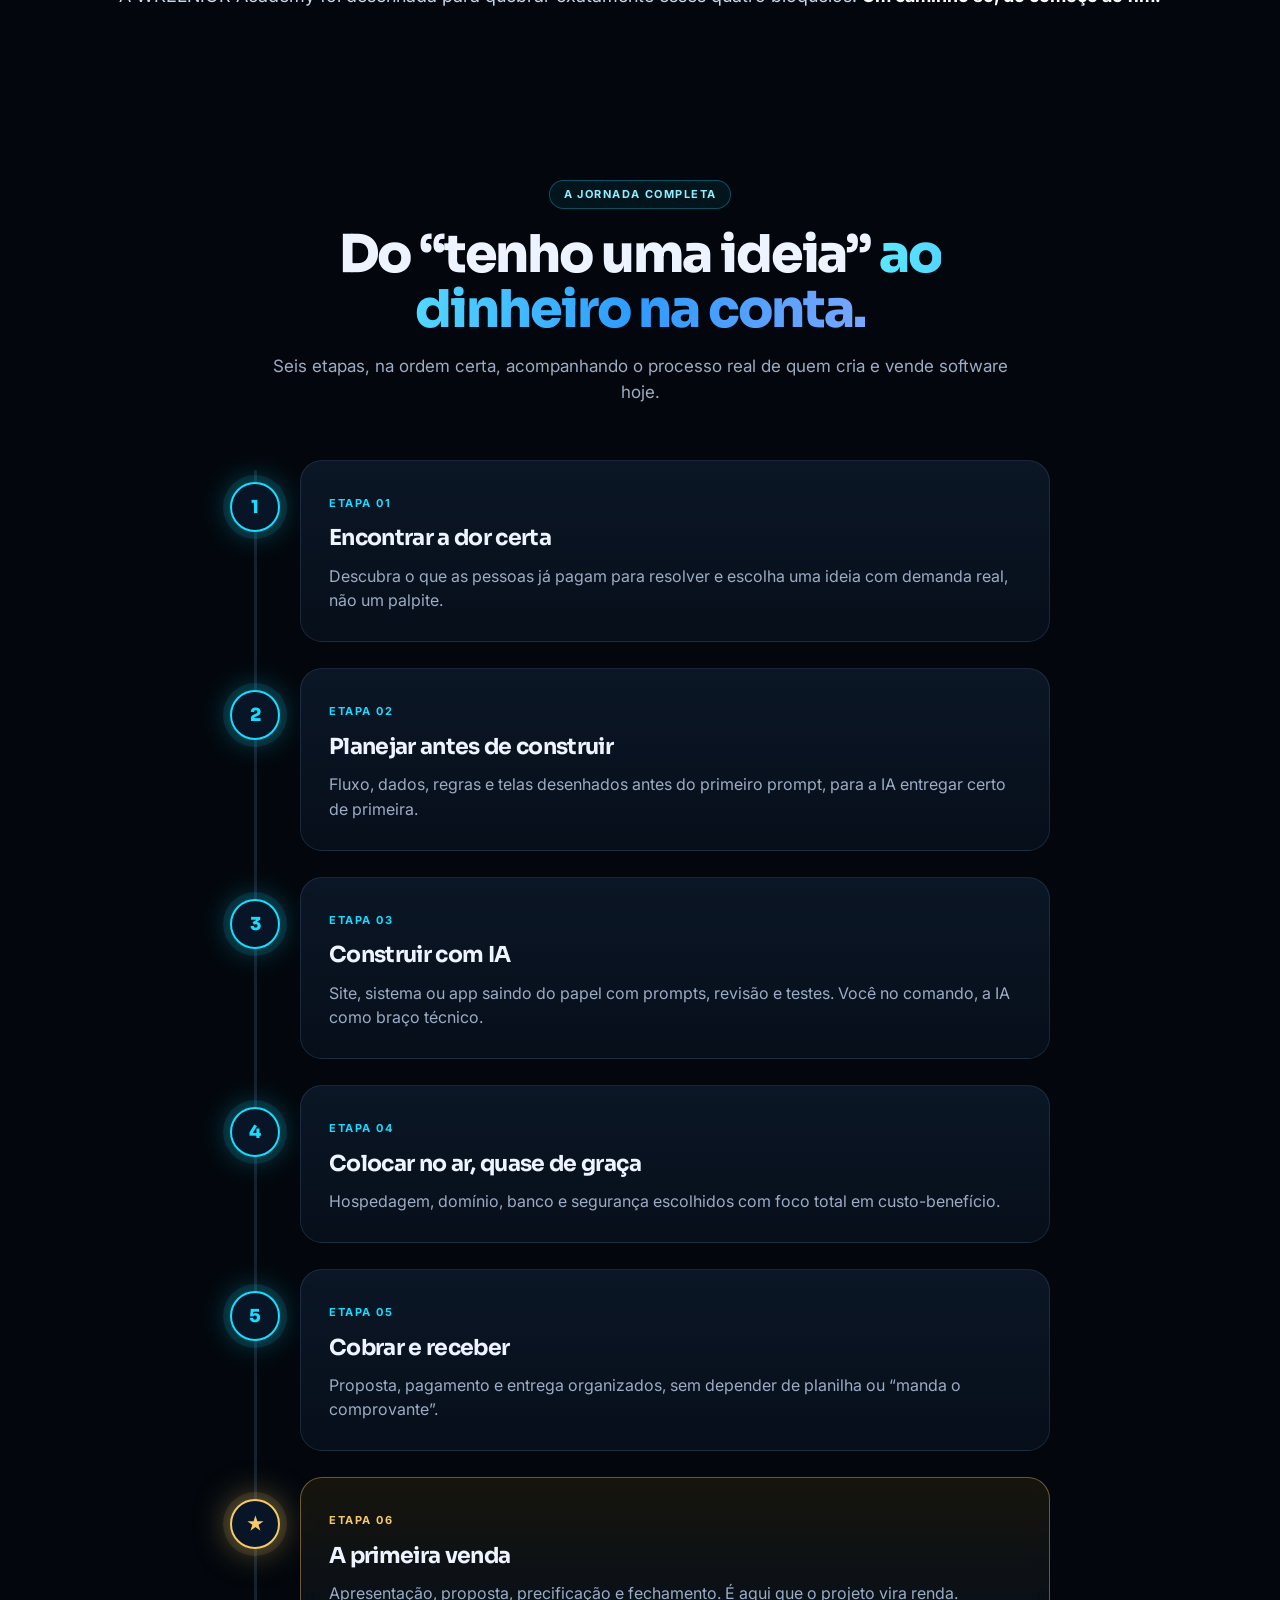
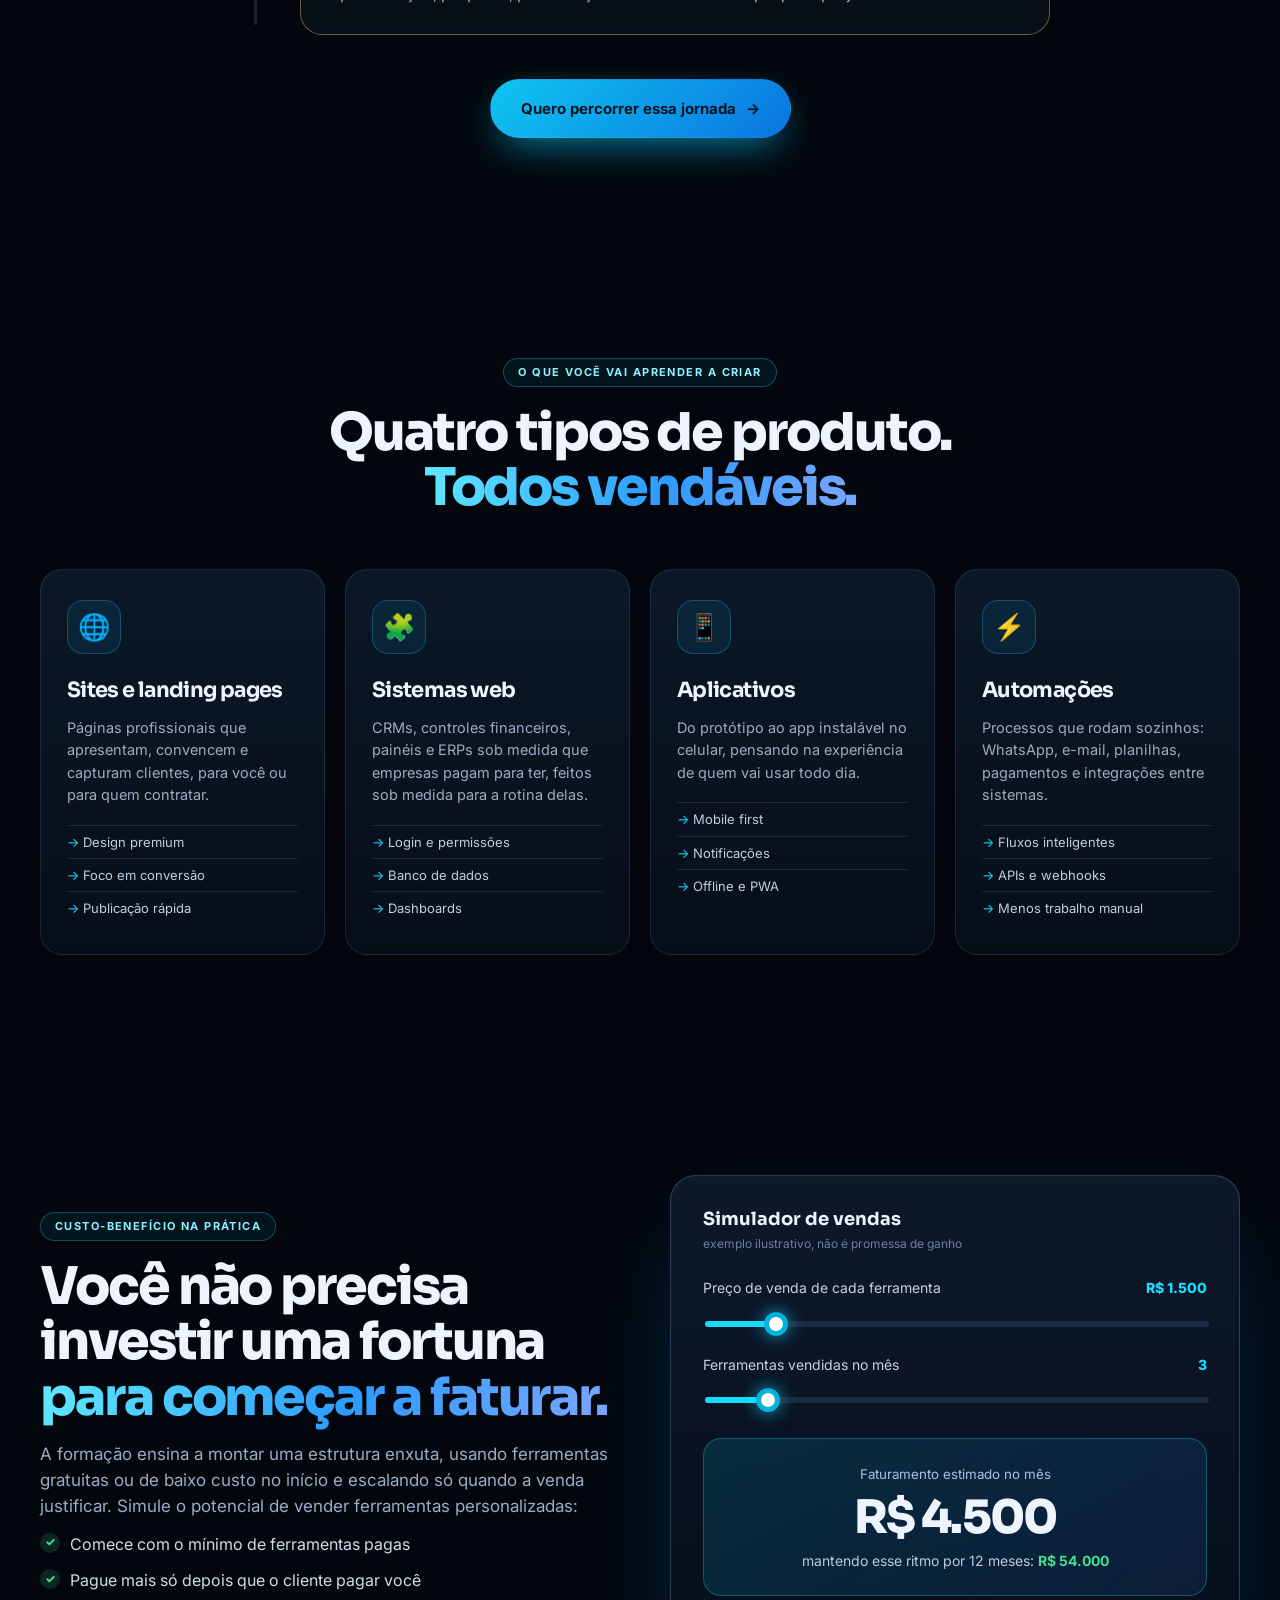
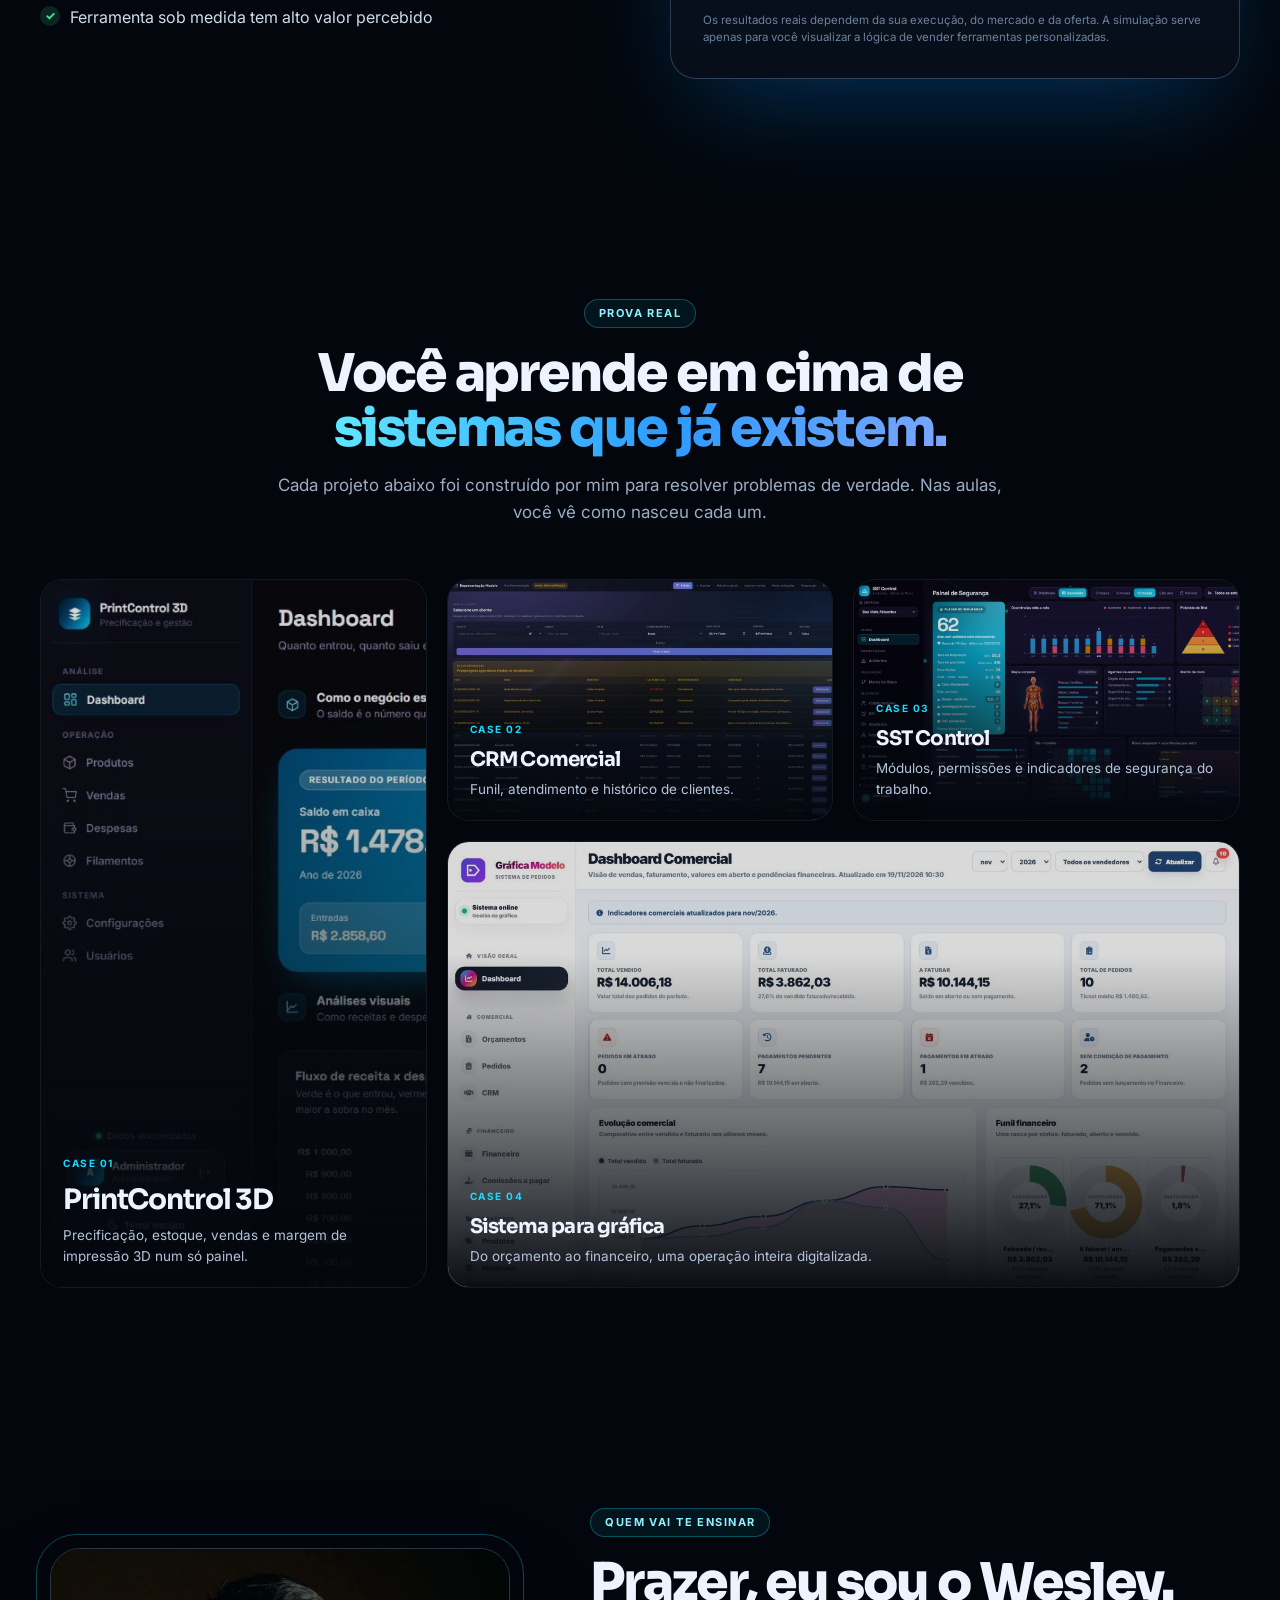
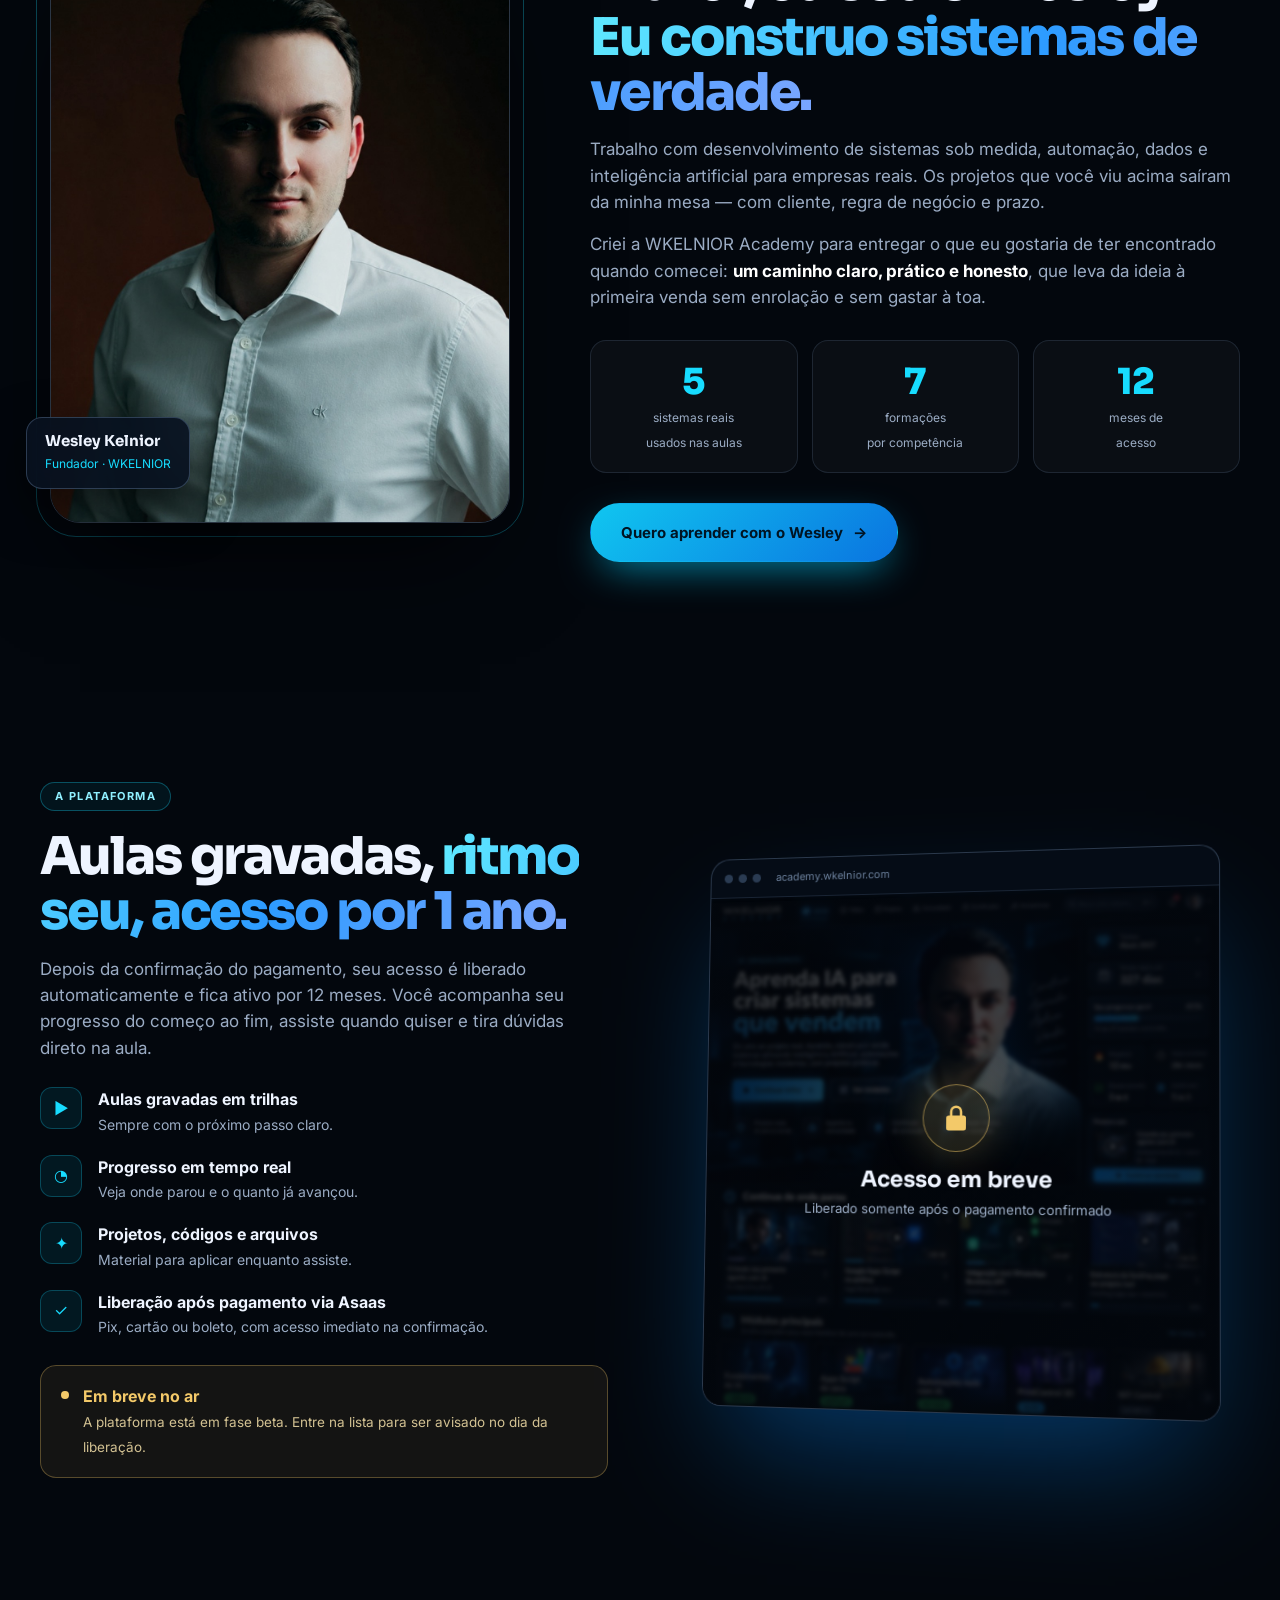
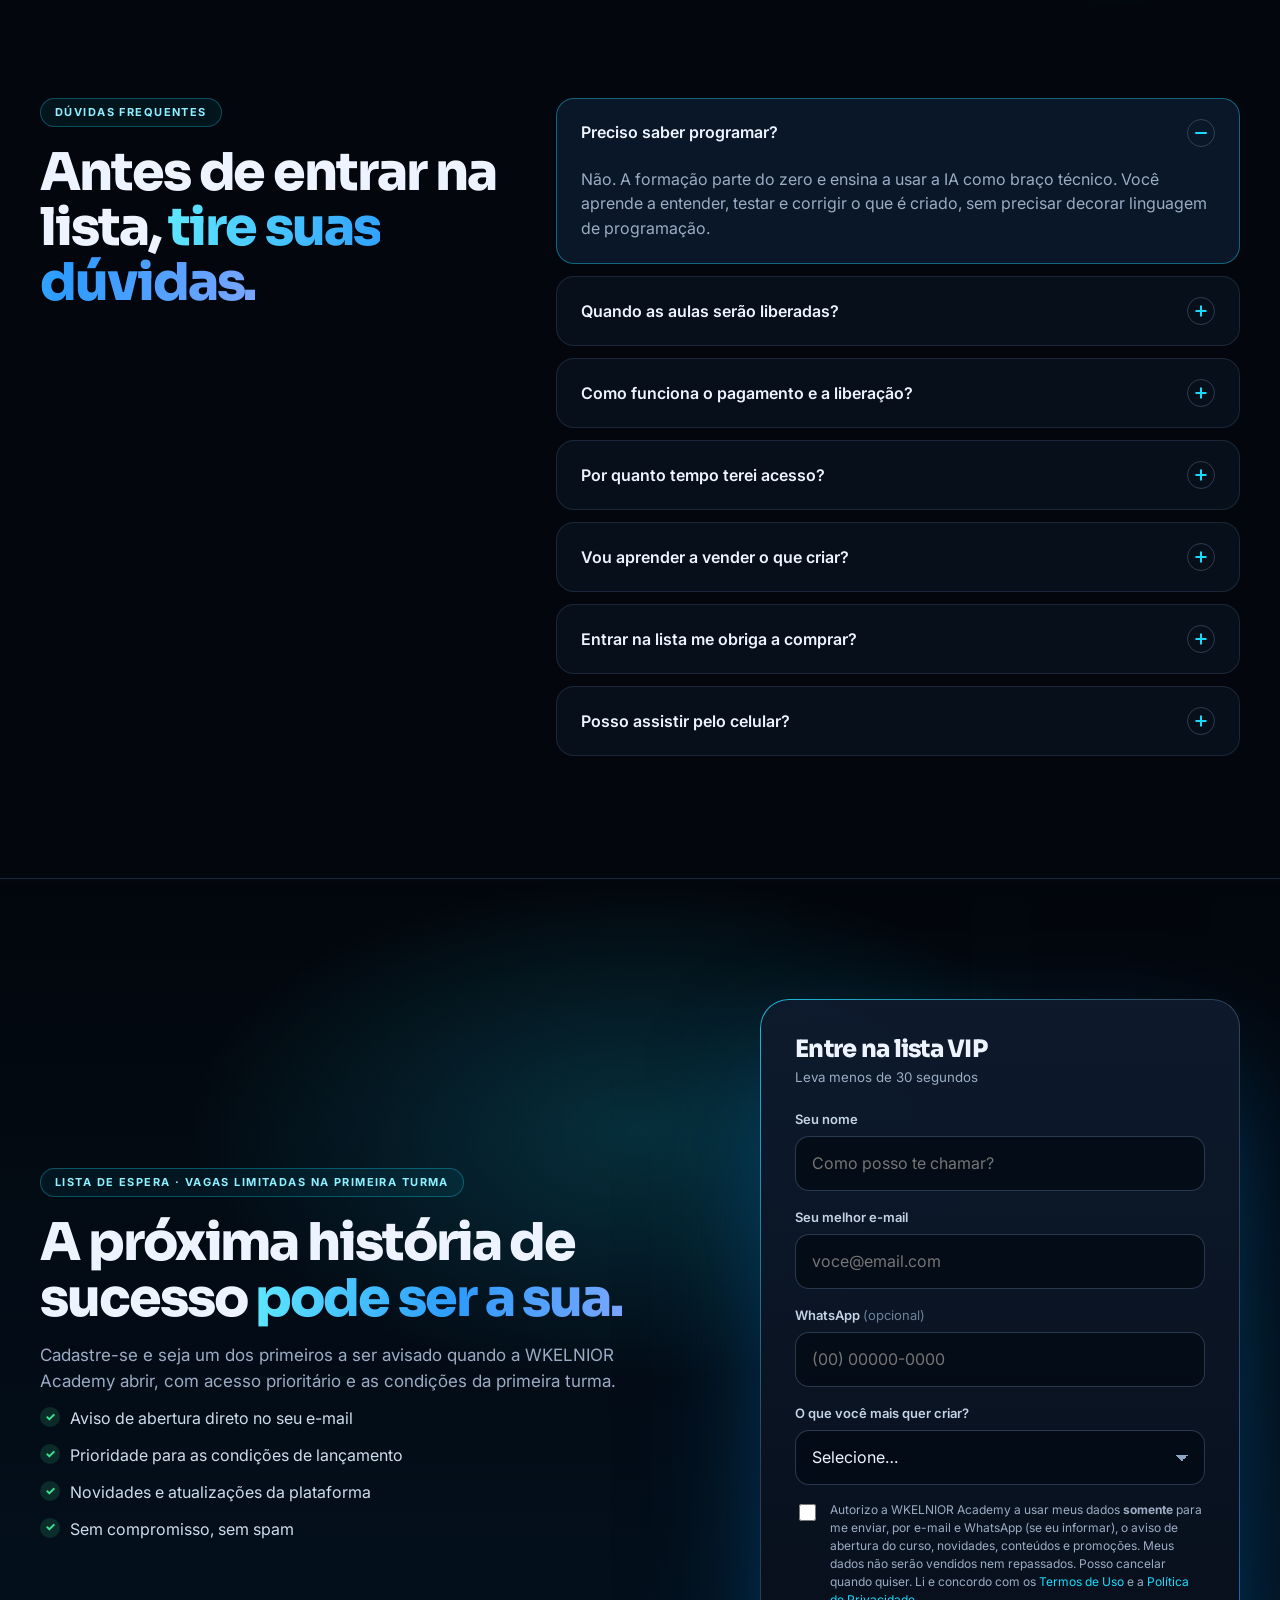
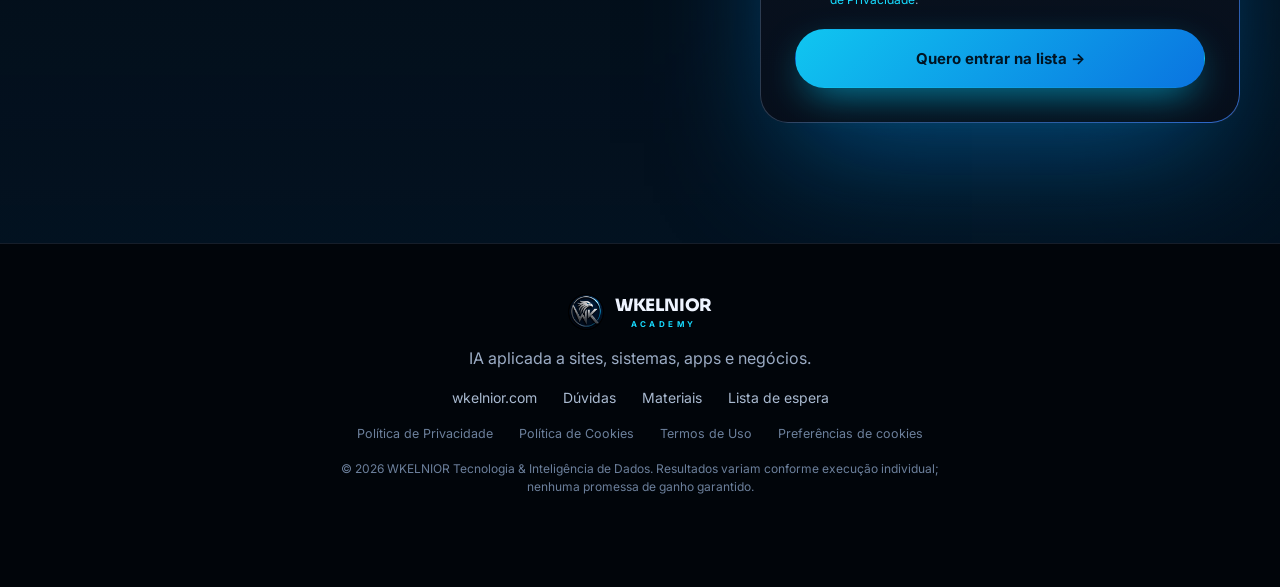
==== commit b4ab1b46: "feat(lgpd): aceite explícito de comunicações e registro da prova do consentimento - formulário: text" ====
--- a/index.html
+++ b/index.html
@@ -313,13 +313,13 @@
       <div class="field"><label for="interesse">O que você mais quer criar?</label>
         <select id="interesse" name="interesse"><option value="">Selecione…</option><option>Sites e landing pages</option><option>Sistemas web</option><option>Aplicativos</option><option>Automações</option><option>Ainda não sei, quero começar</option></select></div>
       <input type="text" name="website" id="hp" tabindex="-1" autocomplete="off" aria-hidden="true" class="hp">
-      <label class="consent"><input type="checkbox" id="consent" required><span>Concordo em receber e-mails da WKELNIOR Academy e com o tratamento dos meus dados para esse fim, conforme a <a href="politica-de-privacidade.html" target="_blank" rel="noopener">Política de Privacidade</a>. Posso cancelar quando quiser.</span></label>
+      <label class="consent"><input type="checkbox" id="consent" required><span>Autorizo a WKELNIOR Academy a usar meus dados <b>somente</b> para me enviar, por e-mail e WhatsApp (se eu informar), o aviso de abertura do curso, novidades, conteúdos e promoções. Meus dados não serão vendidos nem repassados. Posso cancelar quando quiser. Li e concordo com os <a href="termos-de-uso.html#comunicacoes" target="_blank" rel="noopener">Termos de Uso</a> e a <a href="politica-de-privacidade.html" target="_blank" rel="noopener">Política de Privacidade</a>.</span></label>
       <button class="btn btn-primary btn-lg full magnetic" type="submit" id="submitBtn"><span class="lbl">Quero entrar na lista →</span><span class="spin"></span></button>
       <p class="form-err" id="formErr" role="alert" hidden></p>
       <div class="form-ok" id="formOk" hidden>
         <div class="check-anim"><svg viewBox="0 0 52 52"><circle cx="26" cy="26" r="24"/><path d="M14 27l8 8 16-17"/></svg></div>
         <h3>Você está na lista! 🎉</h3>
-        <p>Enviamos a confirmação para o seu e-mail. Fique de olho na caixa de entrada (e no spam) — avisaremos assim que a primeira turma abrir.</p>
+        <p>Seu cadastro foi registrado. Avisaremos pelo e-mail informado assim que a primeira turma abrir. Para garantir que nossas mensagens cheguem, confira também a caixa de spam.</p>
       </div>
     </form>
   </div>
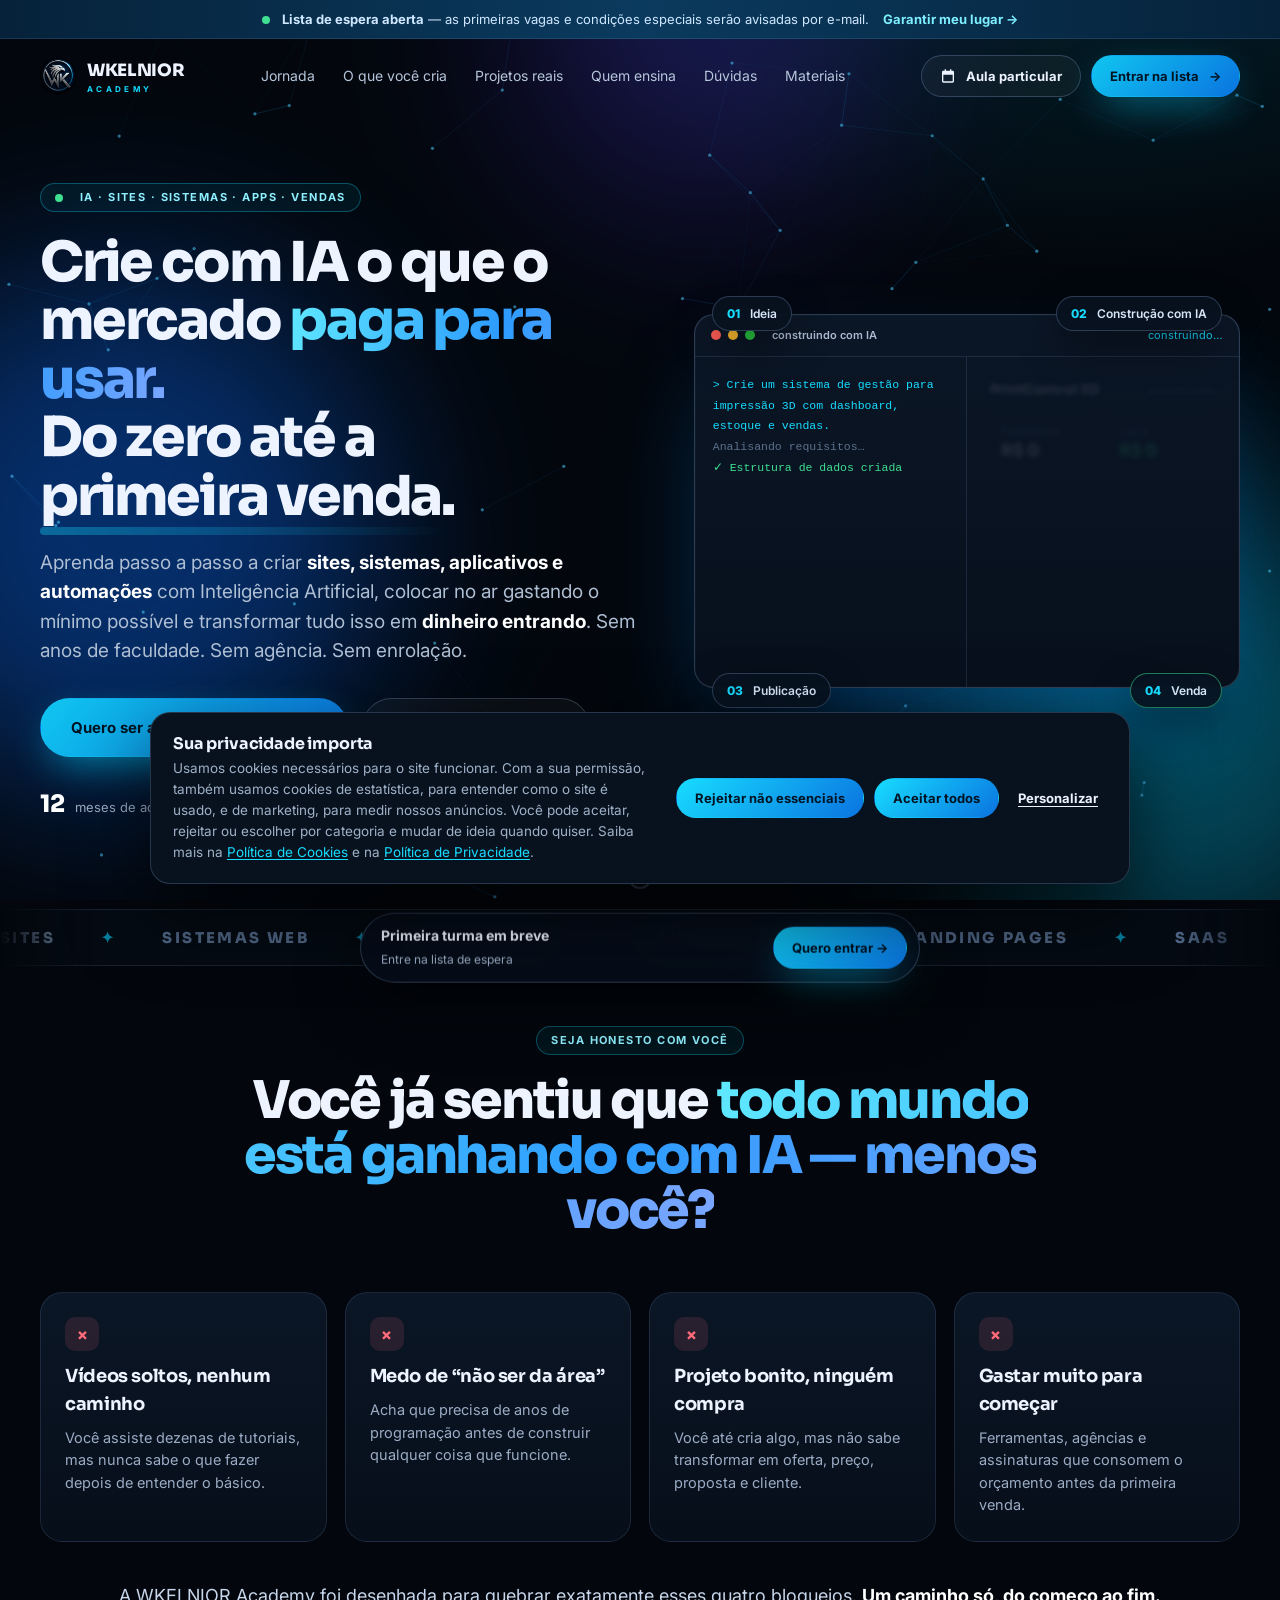
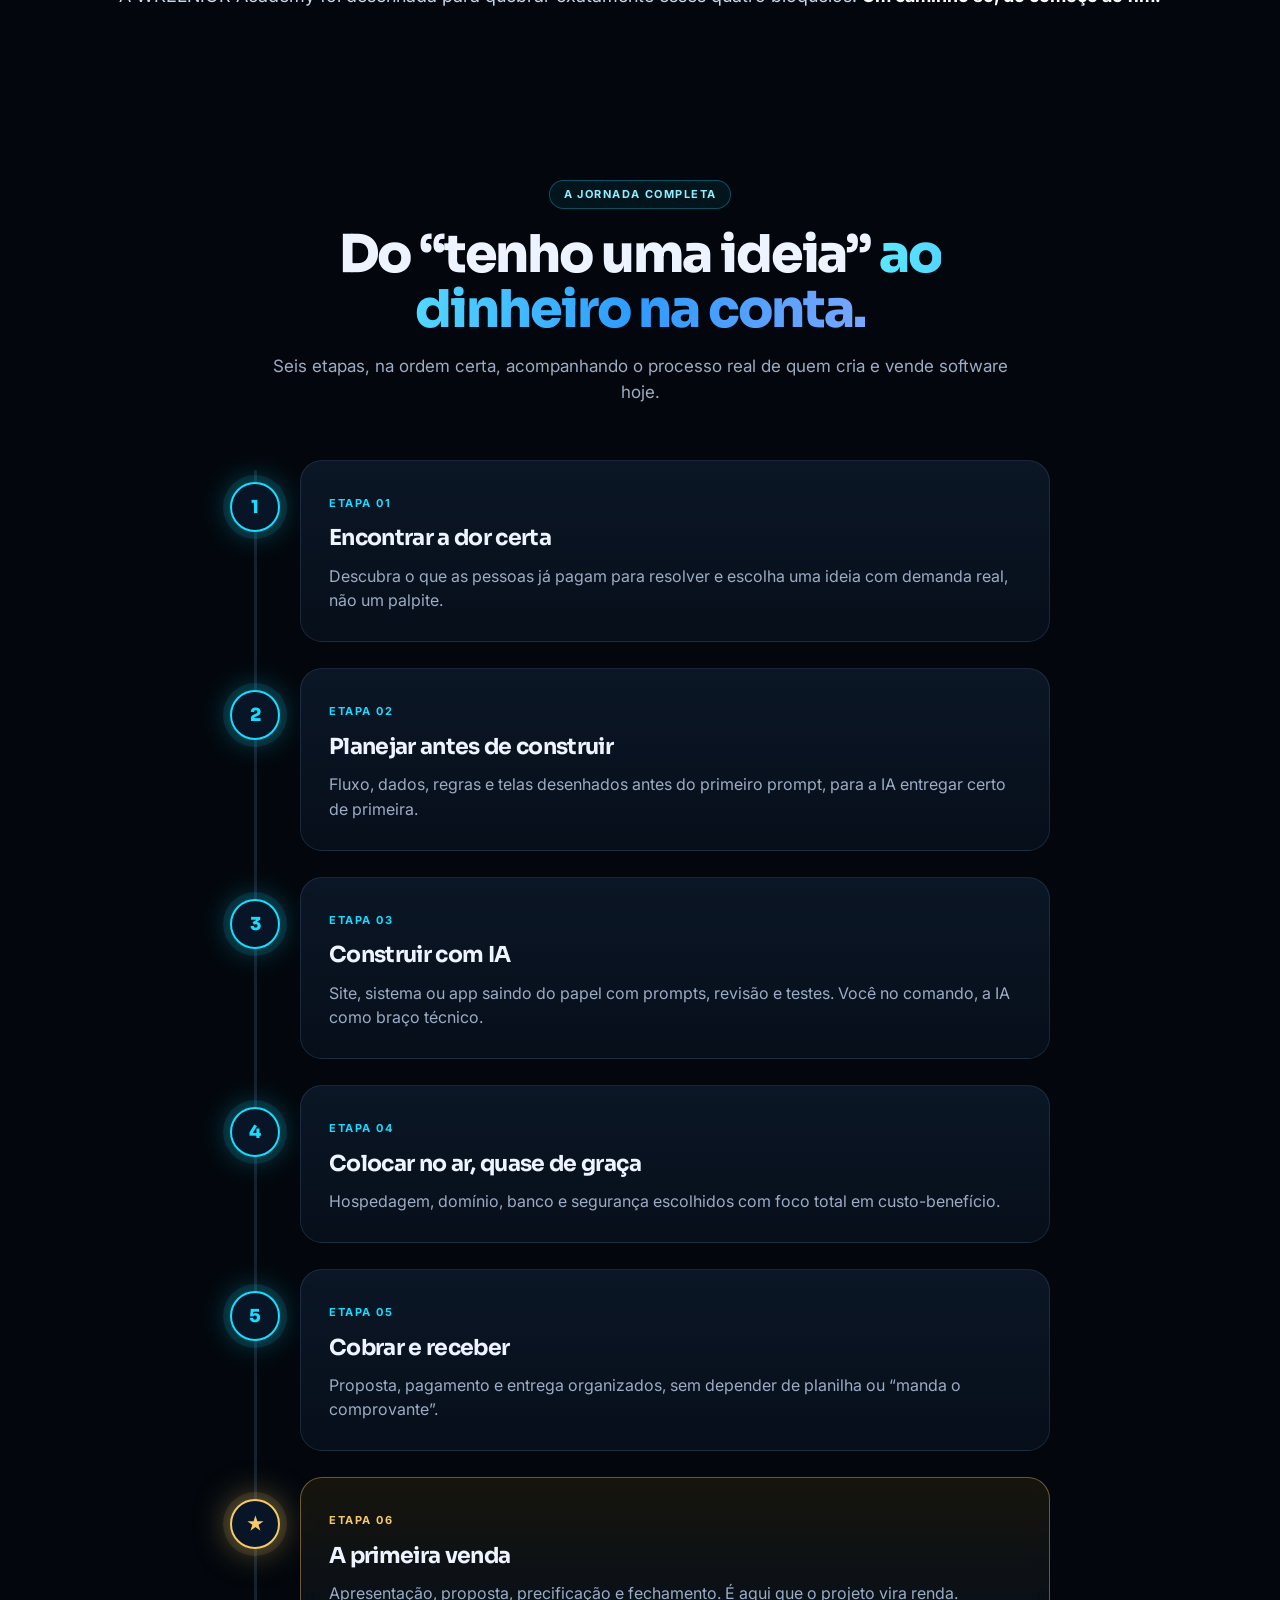
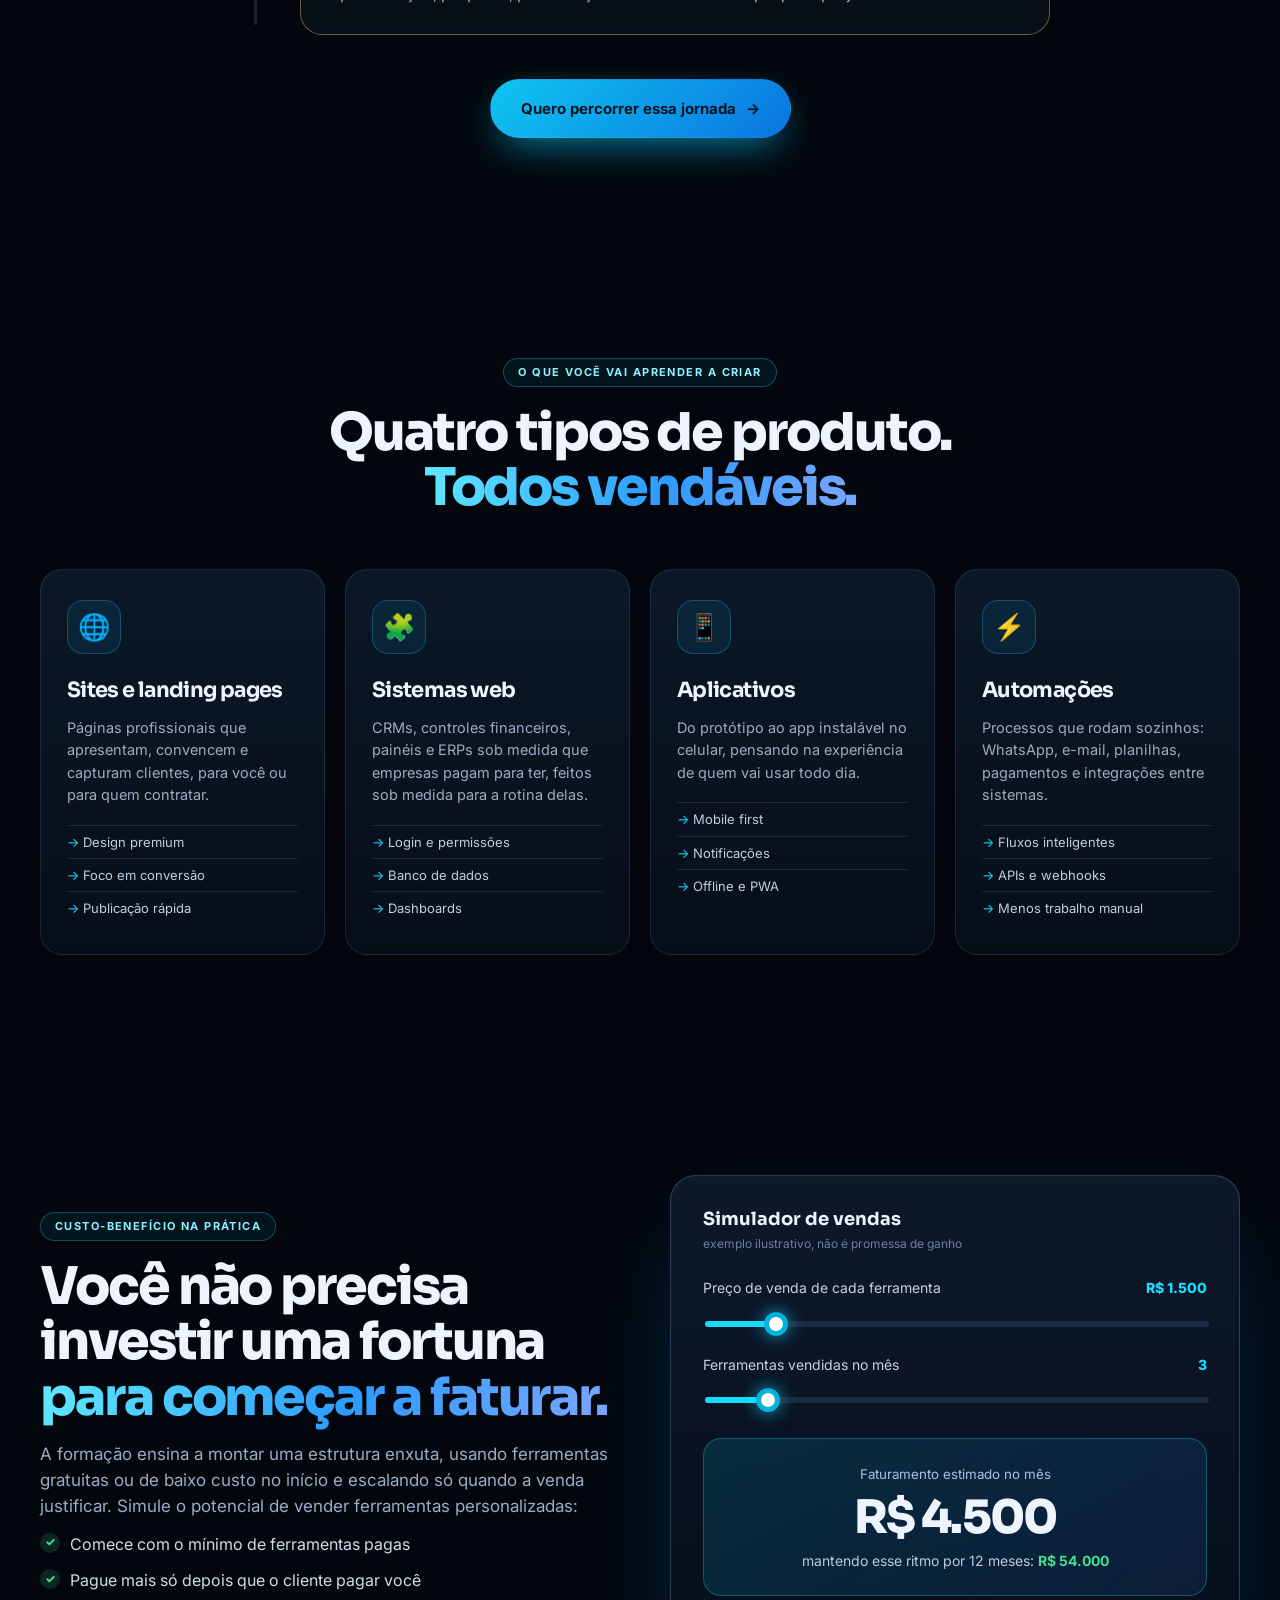
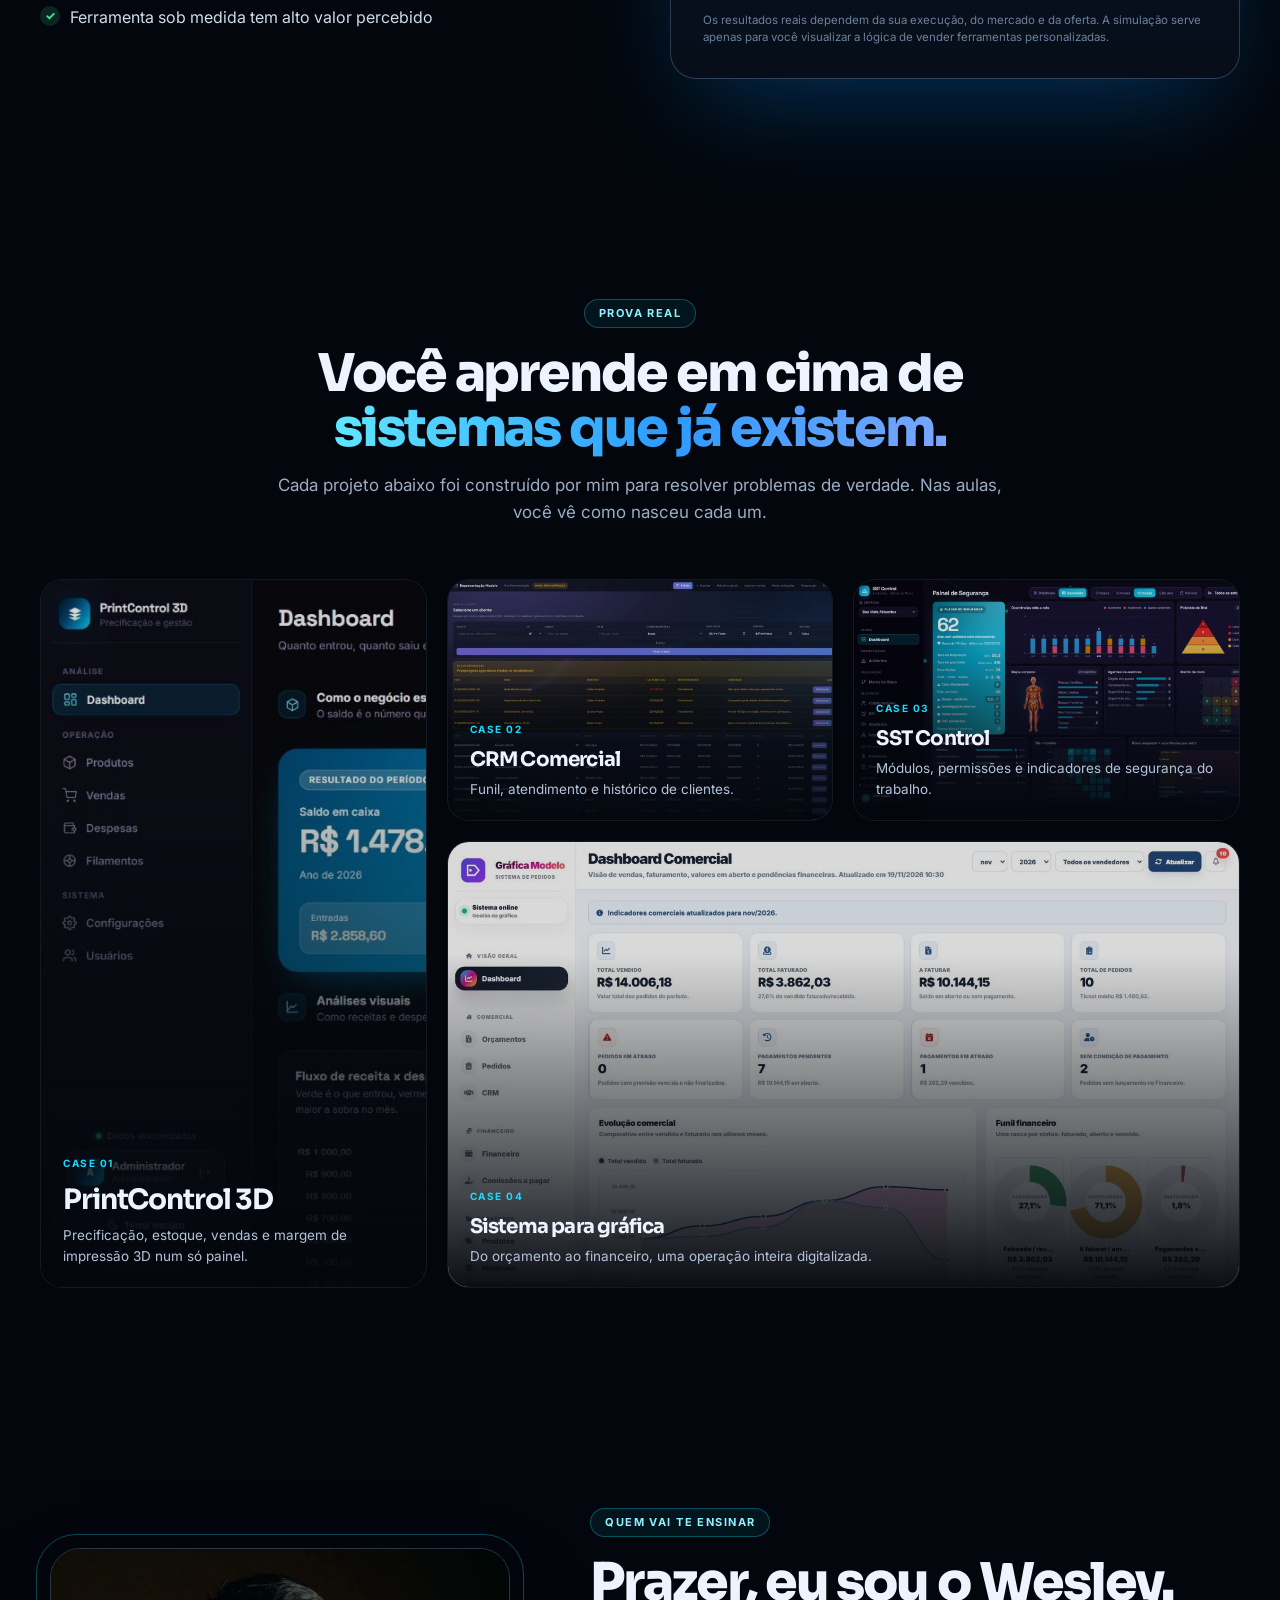
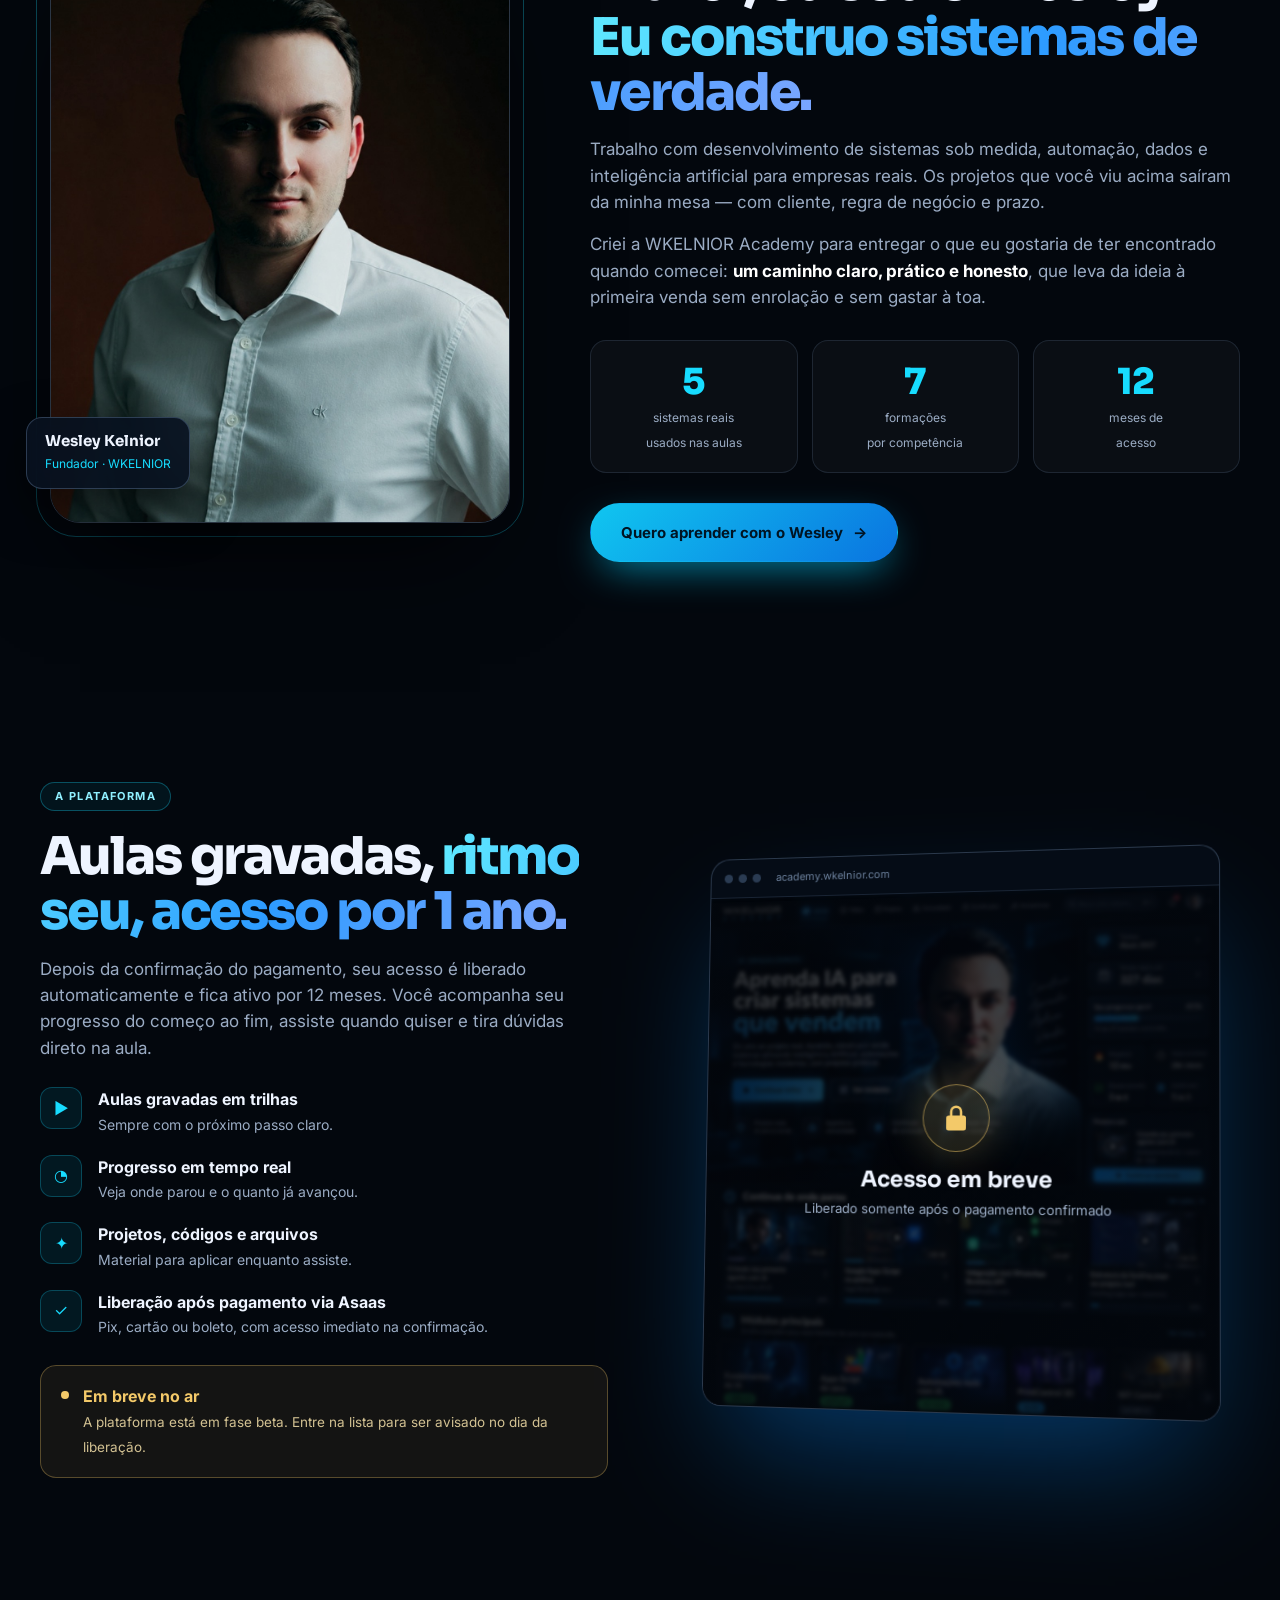
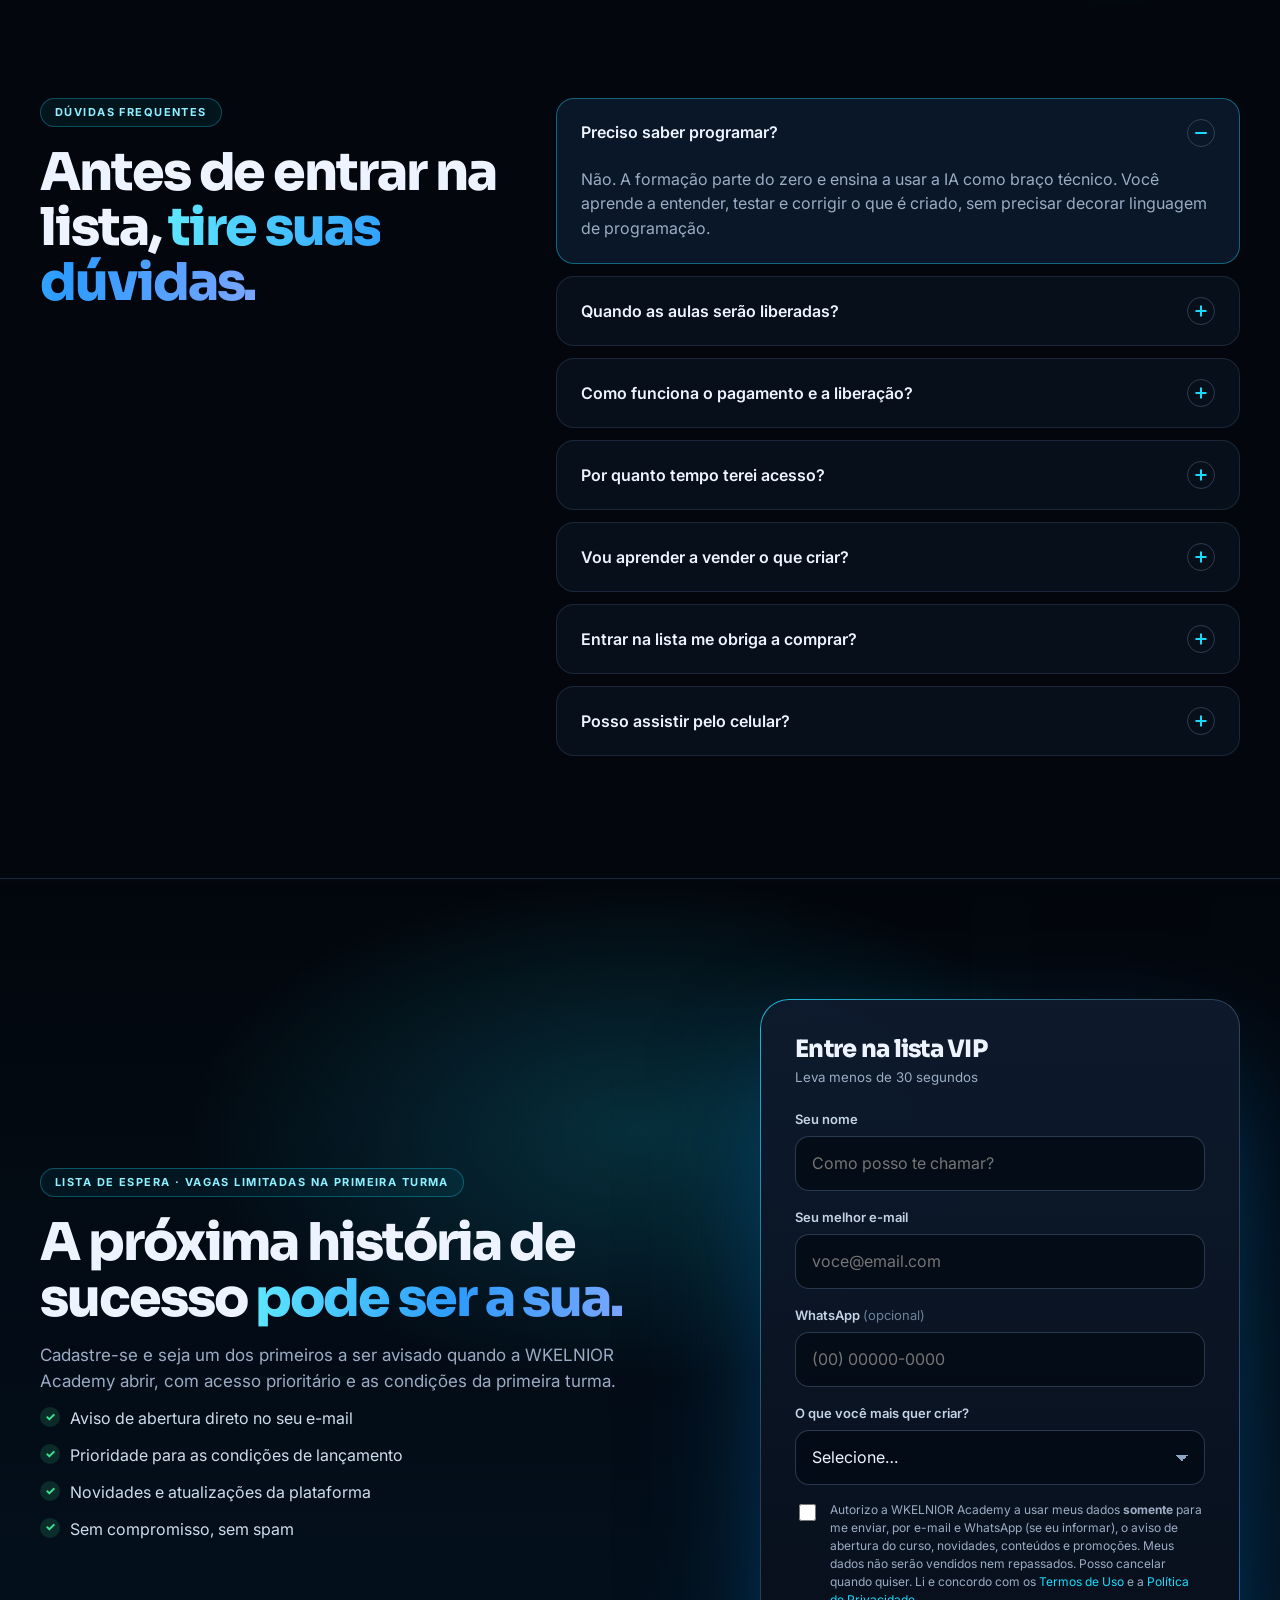
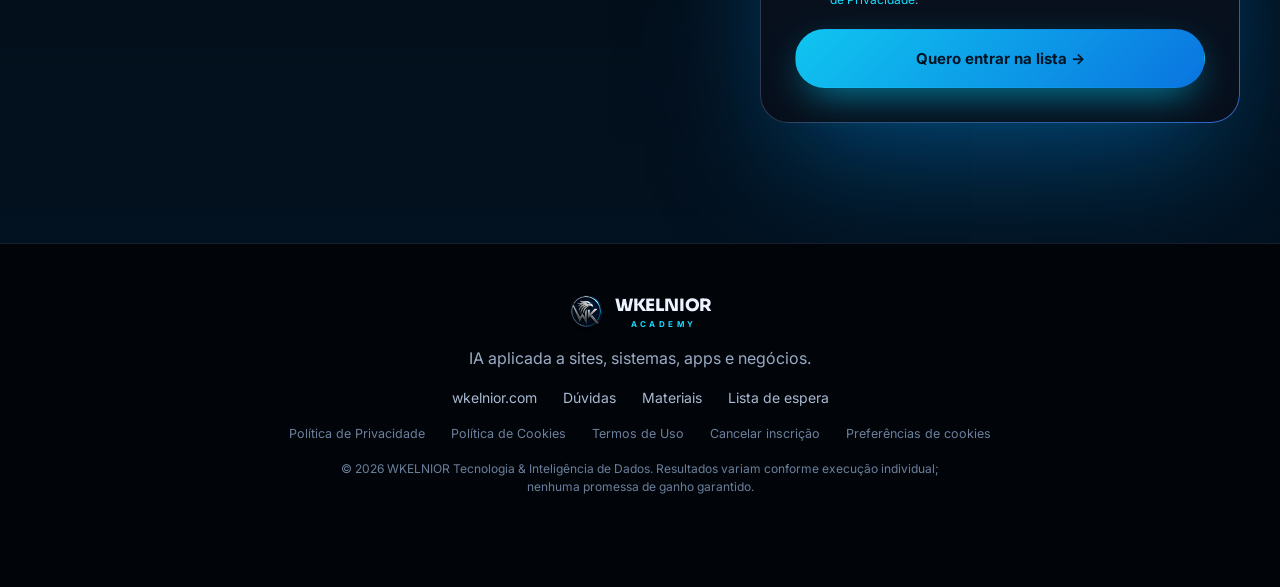
==== commit d9c19714: "feat(lgpd): CNPJ, página Cancelar inscrição e histórico de versões dos termos - CNPJ 45.580.059/0001" ====
--- a/index.html
+++ b/index.html
@@ -331,7 +331,7 @@
     <div class="brand"><img src="assets/img/wk-logo.png" alt="" width="34" height="34"><span>WKELNIOR<small>ACADEMY</small></span></div>
     <p>IA aplicada a sites, sistemas, apps e negócios.</p>
     <div class="foot-links"><a href="https://wkelnior.com/" rel="noopener">wkelnior.com</a><a href="#faq">Dúvidas</a><a href="materiais.html">Materiais</a><a href="#lista">Lista de espera</a></div>
-    <div class="foot-links legal"><a href="politica-de-privacidade.html">Política de Privacidade</a><a href="politica-de-cookies.html">Política de Cookies</a><a href="termos-de-uso.html">Termos de Uso</a><a href="#" data-cookie-settings>Preferências de cookies</a></div>
+    <div class="foot-links legal"><a href="politica-de-privacidade.html">Política de Privacidade</a><a href="politica-de-cookies.html">Política de Cookies</a><a href="termos-de-uso.html">Termos de Uso</a><a href="descadastro.html">Cancelar inscrição</a><a href="#" data-cookie-settings>Preferências de cookies</a></div>
     <small>© <span id="year">2026</span> WKELNIOR Tecnologia & Inteligência de Dados. Resultados variam conforme execução individual; nenhuma promessa de ganho garantido.</small>
   </div>
 </footer>
